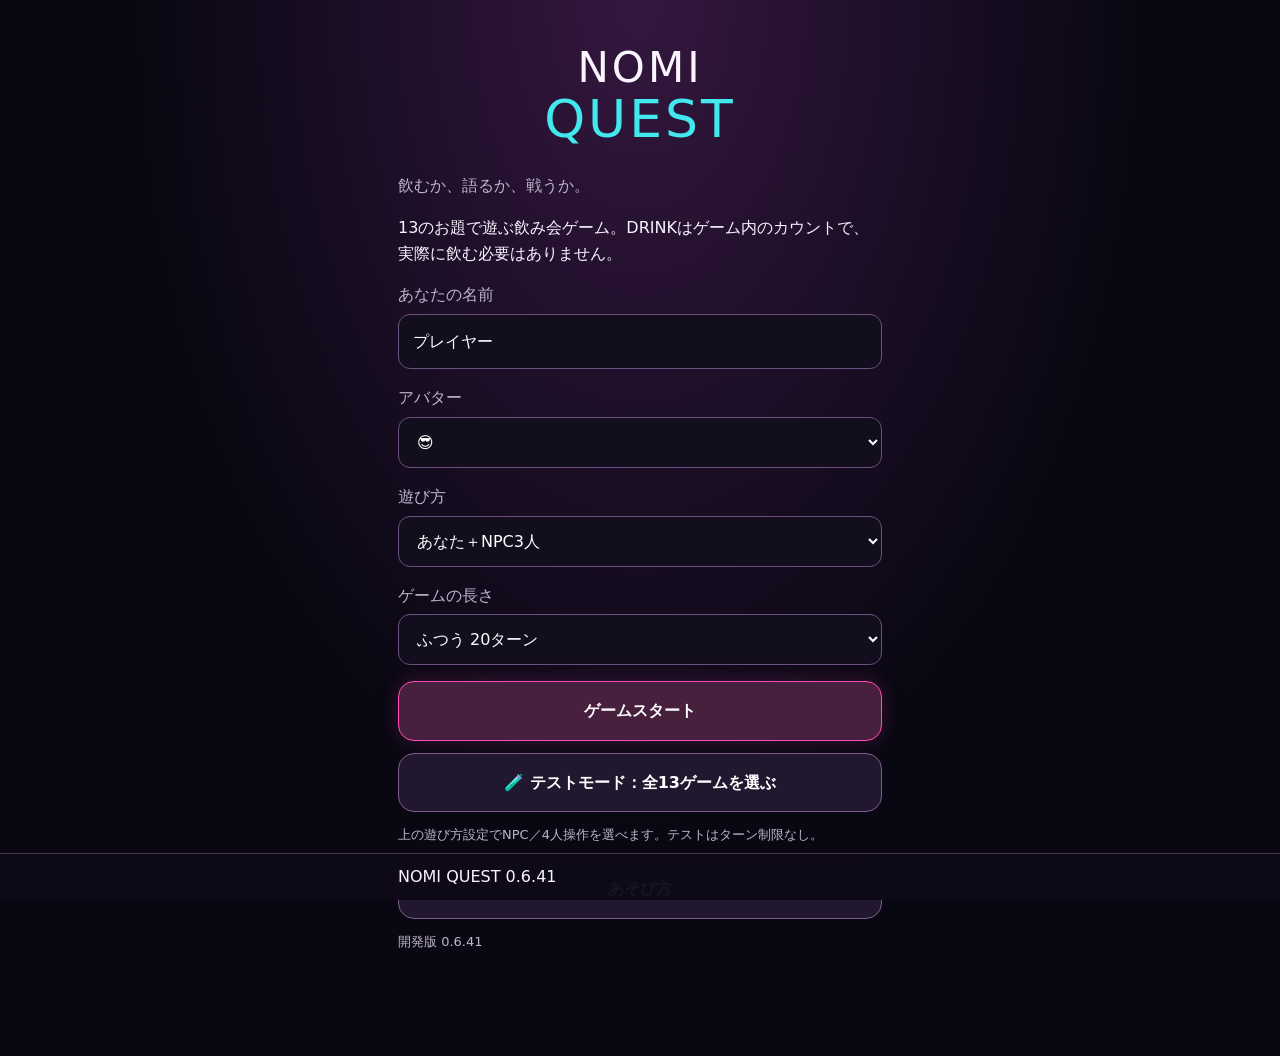
==== index.html @ b1c08d4c "Publish v0.6.41 HIGH/LOW roulette" ====
<!doctype html><html lang="ja"><head><meta charset="utf-8"><meta name="viewport" content="width=device-width, initial-scale=1, viewport-fit=cover"><title>NOMI QUEST 0.6.41</title><style>
:root{color-scheme:dark;--pink:#ff4bb7;--cyan:#42e8ed;--muted:#beb4cd}*{box-sizing:border-box}body{margin:0;background:radial-gradient(ellipse at top,#34173f,#090712 55%);color:#faf4ff;font:16px/1.6 system-ui,sans-serif}main{max-width:520px;margin:auto;padding:20px 18px 90px}[hidden]{display:none!important}h1,h2{line-height:1.3;overflow-wrap:anywhere}h2{font-size:25px}p{overflow-wrap:anywhere}.logo{text-align:center;margin:25px 0;font-size:42px;letter-spacing:3px;line-height:1.1}.logo span{display:block;color:var(--cyan);font-size:52px}.eyebrow{color:var(--pink);font-size:12px;font-weight:800;letter-spacing:2px}.muted{color:var(--muted)}.btn{display:block;width:100%;padding:16px 12px;margin:12px 0;border:1px solid #805b92;border-radius:16px;background:#21172e;color:white;font:inherit;font-weight:750;touch-action:manipulation;cursor:pointer;overflow-wrap:anywhere}.btn:disabled{opacity:.4;cursor:wait}.primary{border-color:var(--pink);background:#47203e;box-shadow:0 0 20px #ff4bb733}.heart{font-size:42px;background:#831743;min-height:160px}.card{padding:22px;background:#1b1228;border:1px solid var(--pink);border-radius:22px;margin:20px 0}.draw{font-size:60px;min-height:230px;color:var(--cyan);border:2px solid var(--pink);background:linear-gradient(135deg,#361845,#0f1020)}label{display:block;margin:16px 0;color:var(--muted)}input,select,textarea{display:block;width:100%;padding:14px;font:inherit;color:white;background:#130e1d;border:1px solid #6c507d;border-radius:12px;margin-top:6px}textarea{min-height:110px;resize:vertical}.error{color:#ffb2c3;min-height:1em}.note{padding:10px;border-left:3px solid var(--cyan);background:#21192e}.stats{display:grid;grid-template-columns:1fr 1fr;gap:8px}.playerstat{border:1px solid #51425d;border-radius:12px;padding:10px;font-size:12px;min-width:0;overflow-wrap:anywhere}.playerstat b,.playerstat span{display:block}.toolbar{position:fixed;bottom:0;left:0;right:0;padding:10px 16px calc(10px + env(safe-area-inset-bottom));background:#0e0a17f5;border-top:1px solid #493651;z-index:10}.toolbar>div{max-width:484px;margin:auto;display:flex;align-items:center;justify-content:space-between;gap:12px}.toolbar button{background:#251a30;color:white;border:1px solid #66516f;border-radius:9px;padding:8px 14px;font:inherit}.vibeStage{display:grid;grid-template-columns:1fr 1fr;gap:12px}.vibeAvatar{font-size:22px;padding:18px 8px;background:#20172c;border-radius:12px;overflow-wrap:anywhere}.shiver{animation:shake .08s linear infinite}@keyframes shake{0%{transform:translateX(-5px)}100%{transform:translateX(5px)}}#help{line-height:1.85}#help h2{font-size:22px}#help ul,#help ol{padding-left:24px}.small{font-size:13px}
.countdown{text-align:center;font-size:72px;font-weight:900;color:var(--cyan);text-shadow:0 0 22px #42e8ed88;animation:countpop .65s ease infinite}@keyframes countpop{from{transform:scale(1.2);opacity:.45}to{transform:scale(1);opacity:1}}

.draw{position:relative;display:flex;flex-direction:column;align-items:center;justify-content:space-between;width:210px;max-width:80%;min-height:300px;margin:32px auto;padding:24px 18px;font-size:16px;border-radius:18px;box-shadow:7px 7px 0 #191128,9px 9px 0 #805b92,14px 14px 0 #191128,16px 16px 0 #805b92,0 0 30px #ff4bb72a;background:repeating-linear-gradient(45deg,transparent 0 13px,#ffffff05 13px 14px),linear-gradient(135deg,#44204f,#101123)}.draw:before{content:"";position:absolute;inset:10px;border:1px solid #ff4bb766;border-radius:11px;pointer-events:none}.deck-brand{font-size:12px;letter-spacing:3px;color:#faf4ff}.deck-symbol{display:grid;place-items:center;width:100px;height:100px;border:2px solid var(--cyan);border-radius:50%;font-size:70px;text-shadow:0 0 20px #42e8ed66}.deck-label{font-size:13px;color:#faf4ff}.draw:disabled{opacity:.85}.draw-animation{animation:cardpull 1.8s ease-in-out both}@keyframes cardpull{0%,15%{transform:translateY(25px) rotate(-8deg);opacity:.6}40%{transform:translateY(-24px) rotate(8deg);opacity:1}65%,80%{transform:translateY(-8px) rotate(0)}100%{transform:perspective(700px) rotateY(85deg);opacity:.7}}#card .card{animation:reveal .45s ease-out}@keyframes reveal{from{transform:scale(.95);opacity:.3}to{transform:scale(1);opacity:1}}@media(prefers-reduced-motion:reduce){.draw-animation,#card .card,.countdown{animation:none}}
.shape-grid{display:grid;grid-template-columns:repeat(2,minmax(0,1fr));gap:12px;margin:20px 0}.shape-grid .shape{margin:0;padding:12px;min-height:115px;font-size:66px;line-height:1;background:#1b1428;border:1px solid #776181;border-radius:18px}.shape.pink{color:#ff65bd}.shape.blue{color:#53adff}.shape-grid:has(>button:only-child){grid-template-columns:1fr}.shape:active{transform:scale(.96)}
.roulette-wrap{position:relative;width:min(280px,90%);aspect-ratio:1;margin:28px auto}.roulette-pointer{position:absolute;z-index:2;left:50%;top:-22px;transform:translateX(-50%);font-size:36px;color:#fff;text-shadow:0 2px 8px #000}.roulette-wheel{position:relative;width:100%;height:100%;border:7px solid #e8dcec;border-radius:50%;background:conic-gradient(#42e8ed 0deg 180deg,#ff4b91 180deg 360deg);box-shadow:0 0 30px #ff4bb74d}.roulette-wheel:after{content:"✦";position:absolute;left:50%;top:50%;transform:translate(-50%,-50%);display:grid;place-items:center;background:#1b1228;border:3px solid white;border-radius:50%;width:58px;height:58px;color:white;font-size:38px}.roulette-heaven,.roulette-hell{position:absolute;top:50%;transform:translate(-50%,-50%);font-size:16px;font-weight:900;color:#171022}.roulette-heaven{left:75%}.roulette-hell{left:25%}.roulette-wheel.spinning{animation:rouletteSpin 3s cubic-bezier(.12,.72,.16,1) forwards}@keyframes rouletteSpin{from{transform:rotate(0deg)}to{transform:rotate(var(--roulette-stop))}}.roulette-status{text-align:center;font-size:24px;font-weight:900;color:var(--cyan)}@media(prefers-reduced-motion:reduce){.roulette-wheel.spinning{animation:none;transform:rotate(var(--roulette-stop))}}
</style></head><body><main>
<section id="home" class="screen"><div class="logo">NOMI<span>QUEST</span></div><p class="muted">飲むか、語るか、戦うか。</p><p>13のお題で遊ぶ飲み会ゲーム。DRINKはゲーム内のカウントで、実際に飲む必要はありません。</p><label>あなたの名前<input id="playerName" value="プレイヤー" maxlength="24" autocomplete="off"></label><label>アバター<select id="avatarSelect"><option>😎</option><option>🤠</option><option>👩‍🎤</option><option>🤓</option><option>🧙</option><option>🥸</option></select></label><label>遊び方<select id="modeSelect"><option id="npcOption" value="npc">あなた＋NPC3人</option><option value="local">4人で1台を順番に操作</option></select></label><label>ゲームの長さ<select id="turnSelect"><option value="10">サクッと 10ターン</option><option value="20" selected>ふつう 20ターン</option><option value="30">じっくり 30ターン</option><option value="999">エンドレス</option></select></label><button id="startButton" class="btn primary">ゲームスタート</button><button id="testStartButton" class="btn">🧪 テストモード：全13ゲームを選ぶ</button><p class="muted small">上の遊び方設定でNPC／4人操作を選べます。テストはターン制限なし。</p><button id="homeHelp" class="btn">あそび方</button><p id="version" class="muted small"></p></section>
<section id="welcome" class="screen" hidden><h2>初期お助けカード</h2><p id="welcomeItem" class="card"></p><p class="muted">全員に1枚ずつ。DRINKの対象になったとき、回避・軽減を選べます。</p><button id="welcomeNext" class="btn primary">TURN 1へ</button></section>
<section id="turn" class="screen" hidden><p class="eyebrow">NEXT PLAYER</p><h2 id="turnTitle"></h2><h2 id="actorName"></h2><div id="npcCountdown" class="countdown" aria-live="polite" hidden></div><button id="drawButton" class="btn draw"><span class="deck-brand">NOMI QUEST</span><span class="deck-symbol">✦</span><span class="deck-label">タップしてカードを引く</span></button><div id="testMenu" hidden><h2>🧪 全ゲームをテスト</h2><p id="testProgress" class="note" aria-live="polite"></p><label>今回の当番<select id="testActorSelect"></select></label><p class="muted">選んだゲームを実際のルールで遊びます。DRINK・アイテムはテスト内で持ち越し。✓は最後まで遊んだゲームです。</p><div id="testCardButtons"></div></div></section>
<section id="drawing" class="screen" hidden><h2 id="drawNotice">カード抽選中…</h2><div class="draw draw-animation" aria-hidden="true"><span class="deck-brand">NOMI QUEST</span><span class="deck-symbol">✦</span><span class="deck-label">カードを引いています…</span></div></section>
<section id="card" class="screen" hidden><p id="cardType" class="eyebrow"></p><div class="card"><h2 id="cardTitle"></h2><p id="cardText"></p></div><button id="cardStart" class="btn primary">このお題であそぶ</button></section>
<section id="play" class="screen" hidden><div id="playBox"></div></section>
<section id="result" class="screen" hidden><p class="eyebrow">RESULT</p><h2 id="resultTitle"></h2><div id="resultLines" class="card"></div><button id="resultNext" class="btn primary">次へ →</button></section>
<section id="end" class="screen" hidden><h2 id="endTitle"></h2><div id="endStats" class="card"></div><p id="endNote" class="muted"></p><button id="restartButton" class="btn primary">もう一度あそぶ</button><button id="endHome" class="btn">ホームへ</button><button id="endHelp" class="btn">あそび方</button></section>
<section id="help" class="screen" hidden><button id="helpBack" class="btn">← 戻る</button><h1>NOMI QUEST あそび方</h1><p>開発版 0.6.41。あなた＋NPC3人、または4人で1台を順番に操作します。NPCは端末内で動くキャラクターで、通信や外部AIを使いません。</p><h2>進め方</h2><ol><li>ホームで名前・長さを選び、ゲームスタート。</li><li>初期カードを確認してTURN 1へ。今回のプレイヤーがカードを引きます。</li><li>このお題であそぶを押し、画面に沿って入力・タップ・予想します。</li><li>結果とアイテム効果を確認し、次へ。最後のターンで終了画面です。</li></ol><h2>テストモード</h2><p>ホームの「テストモード：全13ゲームを選ぶ」で開始。遊び方のNPC／4人操作設定が適用されます。初期お助けを確認して一覧へ進み、当番とゲームを選んで遊びます。王様も抽選を待たず選べます。終了まで遊んだゲームに✓が付き、結果から一覧へ戻って何度でも試せます。ターン制限なし、DRINK・アイテムはテスト内で持ち越し。終了→もう一度でリセット。テストの✓は動作・安定版の認定ではありません。</p><h2>変態を探せのお題</h2><p>13件をシャッフルし、同じセットで繰り返しません。全件出題後は通常の抽選対象から外れます。テストで選んだ場合は出題済みの案内のみ。新しいセット・もう一度あそぶでリセットします。途中中断したお題も出題済みです。</p><h2>カードのルール</h2><ul><li><b>変態を探せ</b>：お題をランダムに選び、4人が匿名投票。得票1位がDRINK 1。同率1位も対象。同じセット内ではお題を繰り返さない。</li><li><b>元恋人ファイル</b>：心に残った恋愛の場面を入力、または空欄で「話した！」を押して口頭で話す。聞いた後に判定し、誰か1人がOKでCLEAR。パス／OKなしはDRINK 1。</li><li><b>10秒ジャスト</b>：時計を見ずに10秒を狙ってSTOP。10秒から最も遠かった人がDRINK 1。同率は全員。</li><li><b>あなたのキスはどんな顔！？</b>：今回のプレイヤーがキス顔に挑戦。自己申告で完了。DRINK 1またはミッション回避アイテムでパス。</li><li><b>GO TO HEAVEN OR HELL</b>：相手を1人誘う。断られたら誘った人がDRINK 1、相手は罰なし。承諾ならルーレット：HEAVENは2人がお助け、HELLは2人がDRINK 2。NPCも承諾・拒否する。</li><li><b>充電マウント合戦！</b>：全員が充電残量（％）を入力したら、ルーレットでHIGH／LOWを決定。HIGHならいちばん多い人、LOWならいちばん少ない人がDRINK 1。同じ残量で並んだら全員対象。</li><li><b>誰だ、今ブルったの！？</b>：秘密のターゲットを当てる。NPCはアバターの震え、あなたなら端末振動。外した人はDRINK 1。誰かに当てられるとターゲットもDRINK 1、逃げ切ればお助け。</li><li><b>ドキドキしてんじゃねーよ！</b>：色ではなく形がハートのものをタップ。丸・三角・四角などのダミーと位置・色が毎回変化し、青いハートも正解。最速がお助け、最遅・失敗者がDRINK 1。早押し・違う形・3秒無反応は失敗。全員失敗ならお助けなし。</li><li><b>この中に一人だけ違う奴がいます</b>：一人だけ違うお題。全員がヒントを出し、自分も含めて違う人を1人選ぶ。各自の回答で判定し、正解はDRINKなし、不正解はDRINK 1。違う本人も自分を選べば正解。</li><li><b>多数派だと思った？</b>：秘密の二択に回答。多数派がDRINK 1。2対2なら全員DRINK 1。</li><li><b>お前ならそうすると思ったよ</b>：今回のプレイヤーがA/Bを秘密に選び、残り3人が予想。外した人がDRINK 1。</li><li><b>そのボタン、押して大丈夫？</b>：今回のプレイヤーが謎ボタンを1つ選ぶ。中身は回避・自分DRINK 1・全員DRINK 1。配置は毎回シャッフル。</li><li><b>👑 王様！</b>：王様が1〜2人とお題を指定。各自が完了、DRINK 2で拒否、ミッション回避アイテムでパスを選ぶ。</li></ul><h2>アイテム</h2><p>バリア：今回のDRINKを完全回避。天使の分け前：2杯以上を1杯へ。可愛いだけじゃダメですか？：ミッション・王様の指示をパス。それぞれ1回で消費。最大3枚、満杯なら新しいカードは獲得できません。NPCもアイテムを使います。</p><h2>計測と秘密のお題</h2><p>10秒ジャストはSTARTからSTOPまでを計測（30秒で打ち切り）。ハートは色ではなく形で見分けます。丸・三角・四角などのダミーと位置・色が毎回変わり、青いハートも正解。出る前のタップ・違う形・3秒無反応は失敗。失敗は最速報酬の対象外で、全員失敗なら報酬なし。1ms単位の表示と同じ値で同着を判定します。計測中にアプリを背景へ移すとその計測をやり直します。秘密のお題は見る→隠す→ヒントを提出し、お題の言葉をそのまま書かないでください。</p><h2>顔・会話・端末</h2><p>キス顔や王様の指示は完了を自己申告します。撮影はしません。恋愛トークは文章を入力するか、空欄で「話した！」を押して口頭で話せます。口頭の案内で話を聞いてから「判定へ進む」を押し、聞き手がOKか回答します。NPCの判定は仮想で、音声認識・録音はありません。充電残量は自己申告、NPCの値は仮想です。振動カードはNPCのアバターが震え、人間の端末は対応機種でのみ振動します。複数スマホとの通信はありません。</p><h2>NPCの読み合い</h2><p>アキは行動派、レンは安心派、ユイは計画派。二択にはお題ごとの好みがあり、80%で好みを選びます。好みは固定ですが毎回同じ答えとは限りません。推理は公開された動き・ヒントと自分のお題だけを使い、正解の人物を直接参照しません。ヒントが曖昧なら推測になります。</p><h2>終了・保存</h2><p>DRINKは仮想カウント。実際の飲酒は不要です。勝者の採点はせず、終了画面に全員のカウントを表示します。もう一度あそぶは同じ設定で進行をリセット。下の終了で途中終了もできます。中断したターンのDRINK・アイテム変更は取り消し、完了したターンだけを数えます。エンドレスも終了ボタンで終われます。セーブはなく、再読み込みで初期状態へ戻ります。Android実機確認・安定版認定はまだです。</p></section>
<div id="playersHud" class="stats"></div></main><footer class="toolbar"><div><span id="hud"></span><button id="quitButton" type="button">終了</button></div></footer><script>'use strict';
const VERSION='0.6.41';
const NPC_ENABLED=true;
const $=id=>document.getElementById(id);
const rand=()=>Math.random();
const pick=a=>a[Math.floor(rand()*a.length)];
const shuffle=a=>{a=a.slice();for(let i=a.length-1;i>0;i--){const j=Math.floor(rand()*(i+1));[a[i],a[j]]=[a[j],a[i]]}return a};
const items={barrier:{icon:'🛡️',name:'バリア',desc:'今回のDRINKを完全回避。1回で消費。'},cute:{icon:'🥺',name:'可愛いだけじゃダメですか？',desc:'ミッション・王様の指示を1回パス。'},angel:{icon:'👼',name:'天使の分け前',desc:'今回のDRINKが2杯以上なら1杯に。1回で消費。'}};
const catalog=[{"key":"vote","title":"変態を探せ","type":"VOTE","level":"NORMAL","rule":"お題をランダムに選び、4人が匿名投票。得票1位がDRINK 1。同率1位も対象。同じセット内ではお題を繰り返さない。"},{"key":"talk","title":"元恋人ファイル","type":"TALK","level":"NORMAL","rule":"心に残った恋愛の場面を入力、または空欄で「話した！」を押して口頭で話す。聞いた後に判定し、誰か1人がOKでCLEAR。パス／OKなしはDRINK 1。"},{"key":"ten","title":"10秒ジャスト","type":"GAME","level":"NORMAL","rule":"時計を見ずに10秒を狙ってSTOP。10秒から最も遠かった人がDRINK 1。同率は全員。"},{"key":"mission","title":"あなたのキスはどんな顔！？","type":"MISSION","level":"NORMAL","rule":"今回のプレイヤーがキス顔に挑戦。自己申告で完了。DRINK 1またはミッション回避アイテムでパス。"},{"key":"danger","title":"GO TO HEAVEN OR HELL","type":"DANGER","level":"DANGER","rule":"相手を1人誘う。断られたら誘った人がDRINK 1、相手は罰なし。承諾ならルーレット：HEAVENは2人がお助け、HELLは2人がDRINK 2。NPCも承諾・拒否する。"},{"key":"battery","title":"充電マウント合戦！","type":"SMART","level":"NORMAL","rule":"全員が充電残量（％）を入力したら、ルーレットでHIGH／LOWを決定。HIGHならいちばん多い人、LOWならいちばん少ない人がDRINK 1。同じ残量で並んだら全員対象。"},{"key":"vibration","title":"誰だ、今ブルったの！？","type":"SMART","level":"DANGER","rule":"秘密のターゲットを当てる。NPCはアバターの震え、あなたなら端末振動。外した人はDRINK 1。誰かに当てられるとターゲットもDRINK 1、逃げ切ればお助け。"},{"key":"reaction","title":"ドキドキしてんじゃねーよ！","type":"SMART","level":"NORMAL","rule":"色ではなく形がハートのものをタップ。丸・三角・四角などのダミーと位置・色が毎回変化し、青いハートも正解。最速がお助け、最遅・失敗者がDRINK 1。早押し・違う形・3秒無反応は失敗。全員失敗ならお助けなし。"},{"key":"secret","title":"この中に一人だけ違う奴がいます","type":"SECRET","level":"DANGER","rule":"一人だけ違うお題。全員がヒントを出し、自分も含めて違う人を1人選ぶ。各自の回答で判定し、正解はDRINKなし、不正解はDRINK 1。違う本人も自分を選べば正解。"},{"key":"majority","title":"多数派だと思った？","type":"VOTE","level":"NORMAL","rule":"秘密の二択に回答。多数派がDRINK 1。2対2なら全員DRINK 1。"},{"key":"mind","title":"お前ならそうすると思ったよ","type":"MIND","level":"NORMAL","rule":"今回のプレイヤーがA/Bを秘密に選び、残り3人が予想。外した人がDRINK 1。"},{"key":"buttons","title":"そのボタン、押して大丈夫？","type":"LUCK","level":"DANGER","rule":"今回のプレイヤーが謎ボタンを1つ選ぶ。中身は回避・自分DRINK 1・全員DRINK 1。配置は毎回シャッフル。"},{"key":"king","title":"👑 王様！","type":"SPECIAL","level":"SPECIAL","rule":"王様が1〜2人とお題を指定。各自が完了、DRINK 2で拒否、ミッション回避アイテムでパスを選ぶ。"}];
const handlers={};
let timers=new Set(),epoch=0,panelVersion=0;
let S={phase:'home',players:[],turn:0,max:20,actor:0,card:null,ctx:{},history:[],mode:'npc',pending:[],summary:[],committed:false,helpFrom:'home',roundSnapshot:null,mindDeck:[],voteDeck:null,runId:0,testMode:false,testSeen:[]};
function later(fn,ms){const run=epoch;const id=setTimeout(()=>{timers.delete(id);if(run===epoch)fn()},ms);timers.add(id);return id}
function cancelTimers(){epoch++;timers.forEach(clearTimeout);timers.clear()}
function element(tag,text,cls){const e=document.createElement(tag);if(text!==undefined)e.textContent=String(text);if(cls)e.className=cls;return e}
function display(phase){S.phase=phase;document.querySelectorAll('.screen').forEach(e=>e.hidden=e.id!==phase);window.scrollTo(0,0);renderHud()}
function panel(title,text=''){panelVersion++;const box=$('playBox');box.replaceChildren(element('h2',title),element('p',text,'muted'));return box}
function button(box,text,fn,cls='btn'){const b=element('button',text,cls);b.type='button';const createdEpoch=epoch,createdPanel=panelVersion;b.onclick=event=>{if(b.disabled||createdEpoch!==epoch||createdPanel!==panelVersion||S.phase!=='play')return;fn(event)};box.appendChild(b);return b}
function note(box,text){box.appendChild(element('p',text,'note'))}
function input(box,label,{type='text',value='',min,max,maxLength=240,placeholder=''}={}){const lab=element('label',label);const e=element(type==='textarea'?'textarea':'input');if(type!=='textarea')e.type=type;e.value=String(value);e.placeholder=placeholder;e.maxLength=maxLength;if(min!==undefined)e.min=min;if(max!==undefined)e.max=max;lab.appendChild(e);box.appendChild(lab);return e}
function feedback(box){const p=element('p','','error');p.setAttribute('role','alert');box.appendChild(p);return p}
function numField(box,label,min,max,submit){const e=input(box,label,{type:'number',min,max});const error=feedback(box);button(box,'決定',()=>{const n=Number(e.value);if(!e.value.trim()||!Number.isFinite(n)||n<min||n>max){error.textContent=min+'〜'+max+'の数字を入力してください';return}submit(n)});return e}
function choices(box,opts,done){opts.forEach(o=>button(box,o.label,()=>done(o.value)))}
function name(id){return S.players[id].name}
function tag(id){return name(id)+(id===0?'（あなた）':S.players[id].npc?'（NPC）':'')}
function ids(){return S.players.map(p=>p.id)}
function other(id){return ids().filter(n=>n!==id)}
function newPlayers(){const n=$('playerName').value.trim().slice(0,24)||'プレイヤー';$('playerName').value=n;return [{id:0,name:n,avatar:$('avatarSelect').value,npc:false,drinks:0,items:[]},...['アキ','レン','ユイ'].map((n,i)=>({id:i+1,name:n,avatar:['😎','🤠','👩‍🎤'][i],npc:S.mode==='npc',drinks:0,items:[]}))]}
function renderHud(){if(!$('hud'))return;$('quitButton').hidden=!S.players.length||['home','help','end'].includes(S.phase);$('hud').textContent=S.testMode?'🧪 TEST '+S.testSeen.length+'/'+catalog.length+' ｜ '+S.turn+'回目':S.turn?'TURN '+S.turn+' / '+(S.max===999?'∞':S.max):'NOMI QUEST '+VERSION;const box=$('playersHud');box.replaceChildren();S.players.forEach(p=>{const e=element('div',undefined,'playerstat');e.appendChild(element('b',p.avatar+' '+tag(p.id)));e.appendChild(element('span','DRINK '+p.drinks+' ｜ ITEM '+p.items.length+'/3'));if(p.npc)e.appendChild(element('small',npcPersonality[p.id].label));box.appendChild(e)})}
function startSession(testMode=false){S.testMode=testMode===true;S.testSeen=[];S.runId++;cancelTimers();S.max=S.testMode?999:Number($('turnSelect').value);S.mode=NPC_ENABLED?$('modeSelect').value:'local';S.players=newPlayers();S.turn=0;S.actor=0;S.card=null;S.ctx={};S.history=[];S.mindDeck=[];S.voteDeck=null;S.pending=[];S.summary=[];S.committed=false;S.players.forEach(p=>p.items.push(pick(Object.keys(items))));S.roundSnapshot=S.players.map(p=>({...p,items:p.items.slice()}));$('welcomeItem').textContent=S.players[0].items.map(k=>items[k].icon+' '+items[k].name+'：'+items[k].desc).join('');$('welcomeNext').textContent=S.testMode?'テスト開始':'TURN 1へ';$('resultNext').textContent=S.testMode?'ゲーム一覧へ':'次へ →';display('welcome')}
function nextTurn(){if(!['welcome','result'].includes(S.phase))return;S.runId++;cancelTimers();if(S.max!==999&&S.turn>=S.max){finishSession();return}S.turn++;S.roundSnapshot=S.players.map(p=>({...p,items:p.items.slice()}));S.actor=S.testMode?0:pick(ids());S.card=null;S.ctx={};S.committed=false;$('actorName').textContent=S.players[S.actor].avatar+' '+tag(S.actor);$('turnTitle').textContent='TURN '+S.turn;display('turn');$('testMenu').hidden=!S.testMode;$('drawButton').hidden=S.testMode;$('actorName').hidden=S.testMode;if(S.testMode){$('npcCountdown').hidden=true;renderTestMenu();return}const npc=S.players[S.actor].npc;$('drawButton').disabled=npc;$('npcCountdown').hidden=!npc;if(npc){let count=3;const countdown=()=>{if(S.phase!=='turn')return;if(count===0){$('npcCountdown').hidden=true;drawCard();return}$('npcCountdown').textContent=String(count--);later(countdown,1000)};countdown()}}
function renderTestMenu(){
 $('turnTitle').textContent='テスト '+S.turn+'回目';$('testProgress').textContent='最後まで確認：'+S.testSeen.length+' / '+catalog.length+'種類'+(S.testSeen.length===catalog.length?' — 全ゲーム確認済み！':'');
 const select=$('testActorSelect');select.replaceChildren();S.players.forEach(p=>{const option=element('option',p.avatar+' '+tag(p.id));option.value=String(p.id);select.appendChild(option)});select.value=String(S.actor);
 const box=$('testCardButtons');box.replaceChildren();const run=S.runId;catalog.filter(c=>handlers[c.key]).forEach(c=>{const b=element('button',(S.testSeen.includes(c.key)?'✓ ':'')+c.title,'btn');b.type='button';b.onclick=()=>{if(run!==S.runId||S.phase!=='turn'||!S.testMode)return;const actor=Number(select.value);if(!ids().includes(actor))return;S.actor=actor;drawCard(c.key)};box.appendChild(b)});
}
function drawCard(forced){if(S.phase!=='turn')return;cancelTimers();$('npcCountdown').hidden=true;const available=catalog.filter(c=>handlers[c.key]&&(forced||c.key!=='vote'||S.voteDeck===null||S.voteDeck.length));const special=available.find(c=>c.key==='king');S.card=forced?available.find(c=>c.key===forced):(special&&rand()<0.01?special:pick(available.filter(c=>c.key!=='king')));if(!S.card)throw new Error('Unavailable card');if(S.card.key==='vote')S.card={...S.card,prompt:nextVotePrompt()};$('cardType').textContent=S.card.type;$('cardTitle').textContent=S.card.title;$('cardText').textContent=S.card.key==='vote'?(S.card.prompt?S.card.prompt+'\n'+S.card.rule:'このセットのお題はすべて出題済みです。新しいセットで再開できます。'):S.card.rule;$('drawNotice').textContent='山札から1枚引きます…';display('drawing');later(()=>display('card'),S.card.level==='SPECIAL'?2200:S.card.level==='DANGER'?2000:1800)}
function beginCard(){if(S.phase!=='card')return;cancelTimers();S.ctx={};S.summary=[];S.pending=[];S.committed=false;display('play');handlers[S.card.key]()}
function collect(kind,players,render,npc,onDone){const run=S.runId;let index=0;const answers={};function step(){if(index===players.length){onDone(answers);return}const id=players[index];let taken=false;function done(value){if(taken||S.phase!=='play'||run!==S.runId)return;taken=true;answers[id]=value;index++;step()}if(S.players[id].npc){done(npc(id,answers));return}render(id,done,answers)}step()}
function award(id){const p=S.players[id];if(p.items.length>=3){S.summary.push(tag(id)+'：アイテム満杯のため獲得なし');return}const k=pick(Object.keys(items));p.items.push(k);S.summary.push(tag(id)+'：'+items[k].icon+' '+items[k].name+'を獲得')}
function settle(lines,drinks=[],gains=[]){if(S.committed)return;S.committed=true;S.summary=lines.slice();S.pending=drinks.map(d=>({id:d.id,amount:d.amount}));gains.forEach(award);processDrink()}
function processDrink(){if(!S.pending.length){showResult();return}const effect=S.pending.shift(),p=S.players[effect.id];let applied=false;const usable=p.items.filter(k=>k==='barrier'||(k==='angel'&&effect.amount>=2));function apply(k){if(applied||S.phase!=='play')return;applied=true;let amount=effect.amount;if(k){const at=p.items.indexOf(k);if(at>=0){p.items.splice(at,1);amount=k==='barrier'?0:1;S.summary.push(tag(p.id)+'：'+items[k].name+'を使用')}}p.drinks+=amount;S.summary.push(tag(p.id)+'：DRINK +'+amount+'（合計 '+p.drinks+'）');renderHud();processDrink()}if(!usable.length){apply(null);return}if(p.npc){apply(usable.includes('angel')&&effect.amount>=2?'angel':'barrier');return}const box=panel(tag(p.id)+'：DRINK '+effect.amount,'アイテムで回避・軽減できます。使わずに進むこともできます。');[...new Set(usable)].forEach(k=>button(box,items[k].icon+' '+items[k].name+'を使う',()=>apply(k)));button(box,'使わずに受ける',()=>apply(null))}
function showResult(){cancelTimers();$('resultTitle').textContent=S.card.title;const box=$('resultLines');box.replaceChildren();S.summary.forEach(line=>box.appendChild(element('p',line)));S.history.push({turn:S.turn,card:S.card.key,lines:S.summary.slice()});if(S.testMode&&!S.testSeen.includes(S.card.key))S.testSeen.push(S.card.key);display('result')}
function finishSession(){S.runId++;cancelTimers();$('endTitle').textContent=S.history.length+'ターン完了！';const box=$('endStats');box.replaceChildren();S.players.forEach(p=>box.appendChild(element('p',p.avatar+' '+tag(p.id)+'：DRINK '+p.drinks+' ／ アイテム '+p.items.length+'枚')));$('endNote').textContent='DRINKはゲーム内のカウントです。得点による勝敗はありません。';display('end')}
function home(){S.runId++;cancelTimers();S.testMode=false;S.testSeen=[];S.turn=0;S.players=[];S.card=null;S.ctx={};S.pending=[];S.committed=false;display('home')}
function quit(){if(!S.players.length||['home','help','end'].includes(S.phase))return;const unfinished=S.phase!=='result';if(!confirm(unfinished?'このターンを中断して終了しますか？ 未完了ターンの結果は反映しません。':'ここまでのターンで終了しますか？'))return;if(unfinished&&S.roundSnapshot)S.players=S.roundSnapshot.map(p=>({...p,items:p.items.slice()}));S.pending=[];finishSession()}
function openHelp(){S.helpFrom=S.phase;display('help')}
function closeHelp(){display(S.helpFrom)}
function actorInput(title,render,npc,done){collect(title,[S.actor],(id,next)=>render(id,next),npc,a=>done(a[S.actor]))}
function useCute(id,done){const p=S.players[id];const at=p.items.indexOf('cute');if(at>=0){p.items.splice(at,1);renderHud();done('cute')}}
function missionChoices(id,box,done){button(box,'やった！',()=>done('done'));button(box,'DRINKでパス',()=>done('pass'));if(S.players[id].items.includes('cute'))button(box,'🥺 アイテムでパス',()=>useCute(id,done))}
function npcMission(id){if(rand()<0.82)return 'done';if(S.players[id].items.includes('cute')){S.players[id].items.splice(S.players[id].items.indexOf('cute'),1);return 'cute'}return 'pass'}
function numberRows(values,suffix=''){return ids().filter(id=>values[id]!==undefined).map(id=>tag(id)+'：'+values[id]+suffix)}
function extremes(values,high=true){const nums=Object.values(values);const best=(high?Math.max:Math.min)(...nums);return ids().filter(id=>values[id]===best)}
function drinkEffects(players,amount=1){return players.map(id=>({id,amount}))}
function timedInput(id,done,kind){
 const reaction=kind==='reaction';let started=null,ready=false,ended=false;
 const box=panel(tag(id)+'：'+(reaction?'ハートの形を探してタップ':'10秒ジャスト'),reaction?'色ではなく形！ ○・△・□に惑わされず、ハートを押してください。青いハートも正解。出る前のタップ・違う形・3秒無反応は失敗。':'開始を押して、時計を見ずに10秒だと思ったらSTOP。');
 function finish(ms,valid=true,reason=''){if(ended)return;ended=true;cancelTimers();done(reaction?{ms:Math.round(ms),valid,reason}:Math.round(ms))}
 function chooseShape(shape){if(ended||!ready)return;const elapsed=Math.max(0,performance.now()-started);if(elapsed>=3000){finish(3000,false,'時間切れ');return}if(!shape.heart){finish(3000,false,'違う形をタップ');return}finish(elapsed)}
 const action=button(box,reaction?'開始':'START',()=>{
  if(ended)return;
  if(started===null){started=performance.now();if(reaction){action.textContent='待って…';later(()=>{
   if(ended)return;ready=true;started=performance.now();action.hidden=true;
   const count=pick([1,4,4,4,6]);const heartColor=pick(['pink','blue']);const shapes=[{symbol:'♥',heart:true,color:heartColor}];
   for(let i=1;i<count;i++)shapes.push({symbol:['●','▲','■','◆','★'][i-1],heart:false,color:pick(['pink','pink','blue'])});
   for(let i=shapes.length-1;i>0;i--){const j=Math.floor(rand()*(i+1));[shapes[i],shapes[j]]=[shapes[j],shapes[i]]}
   const grid=element('div',undefined,'shape-grid');shapes.forEach(shape=>{const b=button(grid,shape.symbol,()=>chooseShape(shape));b.className='btn shape '+shape.color+(shape.heart?' heart-target':'');b.setAttribute('aria-label',shape.heart?'ハート':({ '●':'丸','▲':'三角','■':'四角','◆':'ひし形','★':'星' }[shape.symbol]));});box.appendChild(grid);
   later(()=>finish(3000,false,'時間切れ'),3000)
  },800+Math.floor(rand()*1400))}else{action.textContent='STOP';later(()=>finish(30000),30000)}return}
  if(reaction&&!ready){finish(3000,false,'早押し');return}
  if(!reaction)finish(Math.min(30000,Math.max(0,performance.now()-started)));
 });
 S.ctx.interrupt=()=>{if(ended)return;ended=true;cancelTimers();const b=panel('計測を中断しました','別の画面へ移動したため、今回の計測をやり直します。');button(b,'もう一度計測する',()=>timedInput(id,done,kind))}
}
document.addEventListener('visibilitychange',()=>{if(document.hidden&&S.phase==='play'&&S.ctx.interrupt){const fn=S.ctx.interrupt;S.ctx.interrupt=null;fn()}});
function bindScreen(id,phases,fn){$(id).onclick=()=>{if(phases.includes(S.phase))fn()}}
function initialUI(){
 $('version').textContent='開発版 '+VERSION;$('modeSelect').value=NPC_ENABLED?'npc':'local';$('npcOption').disabled=!NPC_ENABLED;
 bindScreen('startButton',['home'],()=>startSession(false));bindScreen('testStartButton',['home'],()=>startSession(true));bindScreen('welcomeNext',['welcome'],nextTurn);bindScreen('drawButton',['turn'],()=>{if(!S.players[S.actor].npc)drawCard()});
 bindScreen('cardStart',['card'],beginCard);bindScreen('resultNext',['result'],nextTurn);bindScreen('restartButton',['end'],()=>startSession(S.testMode));bindScreen('endHome',['end'],home);
 bindScreen('homeHelp',['home'],openHelp);bindScreen('endHelp',['end'],openHelp);bindScreen('helpBack',['help'],closeHelp);$('quitButton').onclick=quit;display('home');
}
// Local NPCs: no external AI, network or real device sensors.
const npcProfiles=[null,{precision:1.15,reaction:240,insight:0.6,bias:0.68},{precision:2.1,reaction:360,insight:0.38,bias:0.35},{precision:0.75,reaction:280,insight:0.72,bias:0.52}];
function npcTarget(id,options){return pick(options)}
function npcTime(id){return Math.round((10+(rand()*2-1)*npcProfiles[id].precision)*1000)}
function npcReaction(id){return Math.round(npcProfiles[id].reaction+rand()*500)}
function npcBattery(id){return Math.floor(rand()*101)}
const npcPersonality=[null,
 {label:'行動派：新しい体験・外遊び・大胆な選択が好き',mind:'BABABBBBAAABAAAAABABAAABBBAAAAABBAAAABBA',majority:'AABAAA'},
 {label:'安心派：家・慣れた場所・慎重な選択が好き',mind:'BBABBAAABBAABBBBBABABBBAAABBBBBAABBBBAAB',majority:'BBABBA'},
 {label:'計画派：比較・準備・創作が好き',mind:'AAAAAAABABAABABAAAABBBBAAABABABAABBBAAAB',majority:'BAABBA'}
];
function npcProbability(id,prompt){
 const key=JSON.stringify(prompt),m=mindPrompts.findIndex(p=>JSON.stringify(p)===key),b=binaryPrompts.findIndex(p=>JSON.stringify(p)===key);
 const preferred=m>=0?npcPersonality[id].mind[m]:b>=0?npcPersonality[id].majority[b]:null;
 return preferred==='A'?0.8:preferred==='B'?0.2:npcProfiles[id].bias;
}
function npcBinary(id,prompt){return rand()<npcProbability(id,prompt)?'A':'B'}
function npcPredict(id,actor,prompt){return rand()<(actor===0?0.5:npcProbability(actor,prompt))?'A':'B'}
// Arguments are public observations, never the adjudicator's secret answer.
function npcVibrationGuess(id,scene,options){const seen=scene.filter(o=>o.motion&&options.includes(o.id));return seen.length&&rand()<npcProfiles[id].insight?pick(seen).id:pick(options)}
const clueWords={海:['波','青','しょっぱ','塩','砂浜'],プール:['コース','屋内','端から端','塩素'],犬:['散歩','迎えて','しっぽ','吠'],猫:['高い場所','気まぐれ','箱','にゃ'],コーヒー:['朝の香り','苦み','豆','カフェイン'],紅茶:['葉っぱ','蒸ら','レモン','茶葉'],映画館:['スクリーン','席','ポップコーン'],カラオケ:['声','マイク','選曲','歌']};
function clueWord(text){const scores=Object.entries(clueWords).map(([word,tokens])=>({word,score:tokens.filter(t=>text.includes(t)).length}));const best=Math.max(...scores.map(o=>o.score));const matches=scores.filter(o=>o.score===best);return best>0&&matches.length===1?matches[0].word:null}
function npcSecretGuess(id,ownWord,clues,options){
 const visible=options.map(n=>({id:n,word:n===id?ownWord:clueWord(clues[n]||'')}));
 const known=visible.filter(o=>o.word);const counts={};known.forEach(o=>counts[o.word]=(counts[o.word]||0)+1);
 const majority=Object.keys(counts).filter(w=>counts[w]>=2);const suspects=majority.length===1?known.filter(o=>o.word!==majority[0]).map(o=>o.id):[];
 return suspects.length===1&&rand()<npcProfiles[id].insight?suspects[0]:pick(options);
}
function npcTalk(id){return pick(['帰り道に一緒に見た夕焼けが、今も印象に残っている。','好きな人と初めて出かけた日は、緊張して道を間違えた。','何でもない日に「ありがとう」と言われたのがうれしかった。'])}
function npcClue(id,options){return pick(options)}

const votePrompts=["エロそうな人は？", "エッチが上手そうな人は？", "むっつりスケベは誰？", "電マ使ってそうな人は？", "ウーマナイザー使ってそうな人は？", "同人誌好きそうな人は？", "今夜ホテルへ行きたいと思ってそうな人は？", "パンツの臭いをこっそり嗅いでそうな人は？", "浮気をしそうな人は？", "複数プレイが好きそうな人は？", "NTR（ネトラレ）が好きそうな人は？", "ハメ撮りが好きそうな人は？", "舐めるの好きそうな人は？"];
function nextVotePrompt(){if(S.voteDeck===null)S.voteDeck=shuffle(votePrompts);return S.voteDeck.pop()??null}
const binaryPrompts=[['海派','山派'],['朝型','夜型'],['甘いもの','しょっぱいもの'],['旅行したい','家でゆっくり'],['犬派','猫派'],['計画して動く','気分で動く']];
const secretPairs=[
{common:'海',odd:'プール',commonClues:['波の音がする','広くて青い','しょっぱそう'],oddClues:['決まったコースがある','屋内にもある','端から端まで泳げる']},
{common:'犬',odd:'猫',commonClues:['散歩の相棒','元気に迎えてくれる','しっぽで気持ちが出る'],oddClues:['高い場所が好き','気まぐれな相棒','狭い箱に入る']},
{common:'コーヒー',odd:'紅茶',commonClues:['朝の香り','苦みも楽しむ','豆からできる'],oddClues:['葉っぱから作る','蒸らす時間が大事','レモンを添えてもいい']},
{common:'映画館',odd:'カラオケ',commonClues:['大きなスクリーン','静かに席で楽しむ','ポップコーンが似合う'],oddClues:['自分の声が主役','順番にマイクを持つ','友達と選曲する']}
];

const mindPrompts=[["休日は予定を詰める", "休日は何も決めない"], ["初めての店を開拓", "いつもの店で安心"], ["旅行は温泉", "旅行はテーマパーク"], ["旅先で早起き", "旅先で朝寝坊"], ["写真をたくさん撮る", "目で見て楽しむ"], ["待ち合わせは早めに着く", "時間ぴったりに着く"], ["買う前に比較する", "直感で買う"], ["好きな曲をリピート", "新しい曲を探す"], ["映画は大画面で", "映画は家でくつろいで"], ["遊園地は絶叫系", "遊園地は観覧車"], ["焼肉はごはんと一緒", "焼肉は肉だけを楽しむ"], ["最後の一口は好きなもの", "好きなものから先に食べる"], ["ラーメンはこってり", "ラーメンはあっさり"], ["朝食はパン", "朝食はごはん"], ["鍋の締めはうどん", "鍋の締めは雑炊"], ["ピザは薄い生地", "ピザは厚い生地"], ["かき氷はフルーツ味", "かき氷はミルク味"], ["目玉焼きはしょうゆ", "目玉焼きはソース"], ["ポテトは細いタイプ", "ポテトは太いタイプ"], ["旅行のお土産は食べ物", "旅行のお土産は記念品"], ["サプライズをしたい", "事前に相談したい"], ["誘われたらすぐ返事", "予定を見てから返事"], ["友達と会うなら大人数", "友達と会うなら少人数"], ["会話は聞くのが好き", "会話は話すのが好き"], ["ゲームは協力プレイ", "ゲームは対戦プレイ"], ["勝負は慎重に進める", "勝負は大胆に攻める"], ["超能力なら空を飛ぶ", "超能力なら瞬間移動"], ["1日だけなら未来へ", "1日だけなら過去へ"], ["宝くじが当たったら旅行", "宝くじが当たったら貯金"], ["無人島に持つならナイフ", "無人島に持つなら鍋"], ["住むなら都会", "住むなら静かな町"], ["部屋はすっきり派", "部屋は好きなものでいっぱい"], ["服は着心地優先", "服は見た目優先"], ["雨の日は外へ出る", "雨の日は家で過ごす"], ["海で過ごすなら泳ぐ", "海で過ごすなら砂浜で休む"], ["山で過ごすなら登る", "山で過ごすならキャンプ"], ["一週間休めたら遠出", "一週間休めたら地元で休む"], ["新しい趣味は道具から", "新しい趣味はまず体験"], ["本を読むなら紙", "本を読むなら電子"], ["自由時間は運動", "自由時間は創作"]];
function nextMindPrompt(){if(!S.mindDeck.length)S.mindDeck=shuffle(mindPrompts);return S.mindDeck.pop()}

handlers.vote=()=>{const prompt=S.card&&S.card.key==='vote'&&S.card.prompt!==undefined?S.card.prompt:nextVotePrompt();if(!prompt){settle(['変態を探せ：このセットのお題は全13件出題済みです。','新しいセットで再開すると、お題がリセットされます。']);return}collect('vote',ids(),(id,done)=>{const box=panel(tag(id)+'：変態を探せ',prompt+' 匿名で1人を選びます。');choices(box,ids().map(n=>({label:tag(n),value:n})),done)},id=>npcTarget(id,ids()),a=>{const counts=ids().map(id=>Object.values(a).filter(v=>v===id).length);const max=Math.max(...counts);const winners=ids().filter(id=>counts[id]===max);settle(['今回のお題：'+prompt,...ids().map(id=>tag(id)+'：'+counts[id]+'票')].concat('得票1位：'+winners.map(tag).join('・')),drinkEffects(winners))})};
handlers.talk=()=>{actorInput('元恋人ファイル',(id,done)=>{const box=panel(tag(id)+'：元恋人ファイル','心に残った恋愛の場面を、一言でもOK。文章を入力するか、口頭で話せます。');const text=input(box,'あなたの話',{type:'textarea',maxLength:240,placeholder:'口頭で話す場合は、入力せずそのまま「話した！」ボタンを押してください。'});button(box,'話した！',()=>done(text.value.trim()));button(box,'今回はパス（DRINK 1）',()=>done(null))},id=>npcTalk(id),story=>{
 if(story===null){settle([tag(S.actor)+'：話をパス'],drinkEffects([S.actor]));return}
 const oral=story==='';const storyLine=oral?tag(S.actor)+'：口頭で話しました':tag(S.actor)+'「'+story+'」';
 function judge(){collect('talkOK',other(S.actor),(id,done)=>{const box=panel(tag(id)+'：この話はOK？',oral?tag(S.actor)+'は口頭で話すようです。聞いてください。聴取後に判定を押してください。':storyLine);choices(box,[{label:'OK！',value:true},{label:'もう少し聞きたい',value:false}],done)},id=>rand()<0.82,a=>{const ok=Object.values(a).some(Boolean);settle([storyLine,...Object.keys(a).map(id=>tag(+id)+'：'+(a[id]?'OK！':'もう少し聞きたい')),ok?'CLEAR！':'OKなし：DRINK 1'],ok?[]:drinkEffects([S.actor]))})}
 if(oral){const box=panel('口頭のお話を聞いてください',tag(S.actor)+'は口頭で話すようです。他のプレイヤーは聞いてください。聴取後に「判定へ進む」を押してください。');if(other(S.actor).some(id=>S.players[id].npc))note(box,'NPCの判定は仮想です。音声の録音・認識は行いません。');button(box,'判定へ進む',judge)}else judge()
 })};
handlers.ten=()=>{collect('ten',ids(),(id,done)=>timedInput(id,done,'ten'),id=>npcTime(id),a=>{S.ctx.interrupt=null;const errors={};ids().forEach(id=>errors[id]=Math.abs(a[id]-10000));const losers=extremes(errors);settle(ids().map(id=>tag(id)+'：'+(a[id]/1000).toFixed(3)+'秒（誤差 '+(errors[id]/1000).toFixed(3)+'秒）').concat('最も遠い：'+losers.map(tag).join('・')),drinkEffects(losers))})};
handlers.mission=()=>{actorInput('キス顔',(id,done)=>{const box=panel(tag(id)+'：あなたのキスはどんな顔！？','キスするときの顔をしてみよう。完了は自己申告。カメラ撮影はしません。');missionChoices(id,box,done)},npcMission,a=>settle([tag(S.actor)+'：'+(a==='done'?'ミッション完了！':a==='cute'?'お助けでパス':'DRINKでパス')],a==='pass'?drinkEffects([S.actor]):[]))};
handlers.danger=()=>{actorInput('誘う',(id,done)=>{const box=panel(tag(id)+'：一緒に行こう','相手を1人誘います。承諾ならルーレット、断られたら誘った人がDRINK 1。');choices(box,other(id).map(n=>({label:tag(n),value:n})),done)},id=>npcTarget(id,other(id)),target=>{collect('consent',[target],(id,done)=>{const box=panel(tag(id)+'：お誘いです',tag(S.actor)+'とルーレットへ行きますか？ 断っても誘われた人にはDRINKなし。');choices(box,[{label:'一緒に行く',value:true},{label:'今回は断る',value:false}],done)},id=>rand()<0.75,a=>{
 function proceed(){if(!a[target]){settle([tag(S.actor)+' → '+tag(target)+'：今回は断られた。',tag(S.actor)+'：誘いが断られたためDRINK 1',tag(target)+'：断った人はDRINKなし'],drinkEffects([S.actor]));return}
 const box=panel('HEAVEN OR HELL',tag(S.actor)+'と'+tag(target)+'の運命は…？');button(box,'ルーレットを回す',()=>{
 if(S.ctx.spinning)return;S.ctx.spinning=true;const heaven=rand()<0.5;const stage=panel('運命のルーレット','回転して止まるまでお待ちください。');
 const wrap=element('div',undefined,'roulette-wrap');const pointer=element('div','▼','roulette-pointer');const wheel=element('div',undefined,'roulette-wheel spinning');wheel.setAttribute('aria-hidden','true');wheel.style.cssText='--roulette-stop:'+(1800+(heaven?270:90))+'deg';wheel.appendChild(element('span','HEAVEN','roulette-heaven'));wheel.appendChild(element('span','HELL','roulette-hell'));wrap.appendChild(pointer);wrap.appendChild(wheel);stage.appendChild(wrap);const status=element('p','回転中…','roulette-status');status.setAttribute('aria-live','polite');stage.appendChild(status);
 later(()=>{status.textContent=heaven?'👼 HEAVEN！':'🔥 HELL！';later(()=>settle([heaven?'👼 HEAVEN！ 2人がお助けGET':'🔥 HELL！ 2人がDRINK 2'],heaven?[]:drinkEffects([S.actor,target],2),heaven?[S.actor,target]:[]),1000)},3100)
 })}
 if(S.players[target].npc){const reply=panel(tag(target)+'からの返事',tag(target)+(a[target]?'「一緒に行こう！」':'「今回は断るね。」'));button(reply,a[target]?'ルーレットへ':'結果を見る',proceed)}else proceed()
 })})};
handlers.battery=()=>{S.ctx.direction=null;collect('battery',ids(),(id,done)=>{const box=panel(tag(id)+'：充電残量を入力','今のスマホの充電残量を0〜100％で入力。全員の入力後、ルーレットでHIGHかLOWを決めます。HIGHならいちばん多い人、LOWならいちばん少ない人がDRINK 1。同率は全員対象。');numField(box,'充電残量（%）',0,100,done)},id=>npcBattery(id),a=>{
 const box=panel('今回の判定は…？','全員の残量がそろいました。HIGH＝いちばん多い人、LOW＝いちばん少ない人がDRINK 1。');button(box,'HIGH／LOWをルーレットで決める',()=>{
 if(S.ctx.batterySpinning)return;S.ctx.batterySpinning=true;S.ctx.direction=rand()<0.5?'HIGH':'LOW';const high=S.ctx.direction==='HIGH';const stage=panel('HIGH？ LOW？','ルーレットで今回の判定を決めます。');const wrap=element('div',undefined,'roulette-wrap');const pointer=element('div','▼','roulette-pointer');const wheel=element('div',undefined,'roulette-wheel spinning');wheel.setAttribute('aria-hidden','true');wheel.style.cssText='--roulette-stop:'+(1800+(high?270:90))+'deg';wheel.appendChild(element('span','HIGH','roulette-heaven'));wheel.appendChild(element('span','LOW','roulette-hell'));wrap.appendChild(pointer);wrap.appendChild(wheel);stage.appendChild(wrap);const status=element('p','今回の判定は…','roulette-status');status.setAttribute('aria-live','polite');stage.appendChild(status);
 later(()=>{status.textContent='今回は '+S.ctx.direction+'！';later(()=>{const losers=extremes(a,high);settle(['今回は '+S.ctx.direction+'！ '+(high?'充電がいちばん多い人':'充電がいちばん少ない人')+'がDRINK 1',...numberRows(a,'%'),'対象：'+losers.map(id=>tag(id)+'（'+a[id]+'%）').join('・'),'同じ残量で並んだ場合は、その全員が対象です。'],drinkEffects(losers))},1000)},3100)
 })})};
handlers.vibration=()=>{const target=pick(ids());S.ctx.target=target;const scene=ids().map(id=>({id,motion:id===target}));function guesses(){collect('guess',other(target),(id,done)=>{const box=panel(tag(id)+'：誰がブルった？','アバターの動きを観察して、秘密のターゲットを当てよう。');const stage=element('div',undefined,'vibeStage');ids().forEach(n=>{const e=element('div',S.players[n].avatar+' '+tag(n),'vibeAvatar');e.id='vibe-'+n;stage.appendChild(e)});box.appendChild(stage);const buttons=[];ids().forEach(n=>buttons.push(button(box,tag(n),()=>done(n))));buttons.forEach(b=>b.disabled=true);later(()=>{const moving=scene.filter(o=>o.motion).map(o=>$('vibe-'+o.id));moving.forEach(e=>e.classList.add('shiver'));later(()=>{moving.forEach(e=>e.classList.remove('shiver'));buttons.forEach(b=>b.disabled=false)},420)},800+Math.floor(rand()*1000))},id=>npcVibrationGuess(id,scene,ids()),a=>{const caught=Object.values(a).includes(target);const misses=Object.keys(a).map(Number).filter(id=>a[id]!==target);settle(['秘密のターゲット：'+tag(target),...Object.keys(a).map(id=>tag(+id)+'の推理：'+tag(a[id])),caught?'見破られた！':'逃げ切った！ お助けGET','推理を外した人：'+(misses.length?misses.map(tag).join('・'):'なし')],[...(caught?drinkEffects([target]):[]),...drinkEffects(misses)],caught?[]:[target])})}if(S.players[target].npc){guesses()}else{const box=panel(tag(target)+'：あなたが秘密のターゲット','端末を伏せるつもりで「伏せた」を押します。他のプレイヤーが推理します。');button(box,'伏せた',()=>{try{navigator.vibrate?.([90,80,90])}catch{}guesses()})}};
handlers.reaction=()=>{collect('reaction',ids(),(id,done)=>timedInput(id,done,'reaction'),id=>({ms:npcReaction(id),valid:true,reason:''}),a=>{S.ctx.interrupt=null;const scores={},validScores={};ids().forEach(id=>{scores[id]=a[id].valid?a[id].ms:3000;if(a[id].valid)validScores[id]=a[id].ms});const winners=Object.keys(validScores).length?extremes(validScores,false):[],losers=extremes(scores,true);settle(ids().map(id=>tag(id)+'：'+(a[id].valid?a[id].ms+'ms':'失敗（'+a[id].reason+'）')).concat('最速：'+(winners.length?winners.map(tag).join('・'):'なし（全員失敗）'),'最遅・失敗：'+losers.map(tag).join('・')),drinkEffects(losers),winners)})};
handlers.secret=()=>{const pair=pick(secretPairs),odd=pick(ids());S.ctx.odd=odd;collect('clue',ids(),(id,done)=>{const word=id===odd?pair.odd:pair.common;const box=panel(tag(id)+'：秘密のお題','あなたのお題は自分だけで確認してください。');button(box,'お題を見る',()=>{const view=panel(tag(id)+'のお題',word);button(view,'隠して一言を書く',()=>{const write=panel(tag(id)+'：一言で表現','お題そのものを言わずに、特徴を書いてください。');const text=input(write,'一言ヒント',{type:'textarea',maxLength:80});const err=feedback(write);button(write,'このヒントを提出',()=>{const t=text.value.trim();if(!t||t.includes(word)){err.textContent='お題の言葉を使わずにヒントを書いてください';return}done(t)})})})},id=>npcClue(id,id===odd?pair.oddClues:pair.commonClues),clues=>{collect('oddVote',ids(),(id,done)=>{const box=panel(tag(id)+'：違うお題は誰？','自分も含めた4人から1人を選びます。正解ならDRINKなし、不正解はDRINK +1。自分を当てても正解です。');numberRows(clues).forEach(t=>note(box,t));choices(box,ids().map(n=>({label:tag(n),value:n})),done)},id=>npcSecretGuess(id,id===odd?pair.odd:pair.common,clues,ids()),a=>{const misses=ids().filter(id=>a[id]!==odd);settle(['共通のお題：'+pair.common+' ／ 別のお題：'+pair.odd,'違った人：'+tag(odd),...numberRows(clues),...ids().map(id=>tag(id)+'の回答：'+tag(a[id])+' → '+(a[id]===odd?'正解・DRINKなし':'不正解・DRINK +1')),'自分も回答対象。自分を当てた場合も正解です。'],drinkEffects(misses),[])})})};
handlers.majority=()=>{const prompt=pick(binaryPrompts);S.ctx.prompt=prompt;collect('majority',ids(),(id,done)=>{const box=panel(tag(id)+'：多数派だと思った？','みんなの答えは集計まで秘密。多数派がDRINK、同数なら全員。');choices(box,[{label:'A：'+prompt[0],value:'A'},{label:'B：'+prompt[1],value:'B'}],done)},id=>npcBinary(id,prompt),a=>{const countA=Object.values(a).filter(v=>v==='A').length;const losers=countA===2?ids():ids().filter(id=>a[id]===(countA>2?'A':'B'));settle(['A：'+prompt[0]+' / B：'+prompt[1],...numberRows(a),'A '+countA+'人 / B '+(4-countA)+'人',countA===2?'同数：全員DRINK':'多数派がDRINK'],drinkEffects(losers))})};
handlers.mind=()=>{const prompt=nextMindPrompt();actorInput('本人の二択',(id,done)=>{const box=panel(tag(id)+'：あなたならどっち？','答えは予想が終わるまで秘密。');choices(box,[{label:'A：'+prompt[0],value:'A'},{label:'B：'+prompt[1],value:'B'}],done)},id=>npcBinary(id,prompt),answer=>{collect('predict',other(S.actor),(id,done)=>{const box=panel(tag(id)+'：'+tag(S.actor)+'の答えを予想','本人の選択はまだ秘密です。');choices(box,[{label:'A：'+prompt[0],value:'A'},{label:'B：'+prompt[1],value:'B'}],done)},id=>npcPredict(id,S.actor,prompt),a=>{const losers=other(S.actor).filter(id=>a[id]!==answer);settle(['A：'+prompt[0]+' / B：'+prompt[1],tag(S.actor)+'の答え：'+answer,...numberRows(a),'外した人：'+(losers.length?losers.map(tag).join('・'):'なし')],drinkEffects(losers))})})};
handlers.buttons=()=>{const outcomes=shuffle(['avoid','one','all']);actorInput('謎ボタン',(id,done)=>{const box=panel(tag(id)+'：そのボタン、押して大丈夫？','3つの中身は「回避／自分1杯／全員1杯」。押すまで秘密。');choices(box,[0,1,2].map(n=>({label:'❔ ボタン '+(n+1),value:n})),done)},id=>Math.floor(rand()*3),selected=>{const outcome=outcomes[selected];settle([tag(S.actor)+'：ボタン '+(selected+1),outcome==='avoid'?'✨ 回避！':outcome==='one'?'🍺 自分がDRINK 1':'🍺 全員がDRINK 1'],outcome==='avoid'?[]:drinkEffects(outcome==='one'?[S.actor]:ids()))})};
handlers.king=()=>{actorInput('王様の指定',(id,done)=>{const box=panel(tag(id)+'：王様！','最大2人へお題を指定。指定された人は2杯で拒否できます。');const command=input(box,'お題',{value:'10秒だけ主役になってポーズ',maxLength:120});const picks=new Set(),err=feedback(box);other(id).forEach(n=>{const b=button(box,'□ '+tag(n),()=>{if(picks.has(n))picks.delete(n);else if(picks.size<2)picks.add(n);else{err.textContent='指定は最大2人です';return}b.textContent=(picks.has(n)?'☑ ':'□ ')+tag(n);err.textContent=''})});button(box,'このお題で指名',()=>{if(!command.value.trim()||!picks.size){err.textContent='お題と、1〜2人の指定が必要です';return}done({command:command.value.trim(),targets:[...picks]})})},id=>({command:pick(['10秒だけ主役になってポーズ','みんなにひとこと褒め言葉','全力で拍手をもらおう']),targets:shuffle(other(id)).slice(0,rand()<0.5?1:2)}),order=>{collect('kingMission',order.targets,(id,done)=>{const box=panel(tag(id)+'：王様からのお題',order.command+'（拒否はDRINK 2）');missionChoices(id,box,done)},npcMission,a=>{const losers=order.targets.filter(id=>a[id]==='pass');settle(['王様：'+tag(S.actor),'お題：'+order.command,...order.targets.map(id=>tag(id)+'：'+(a[id]==='done'?'完了！':a[id]==='cute'?'お助けでパス':'拒否：DRINK 2'))],drinkEffects(losers,2))})})};
initialUI();
</script></body></html>
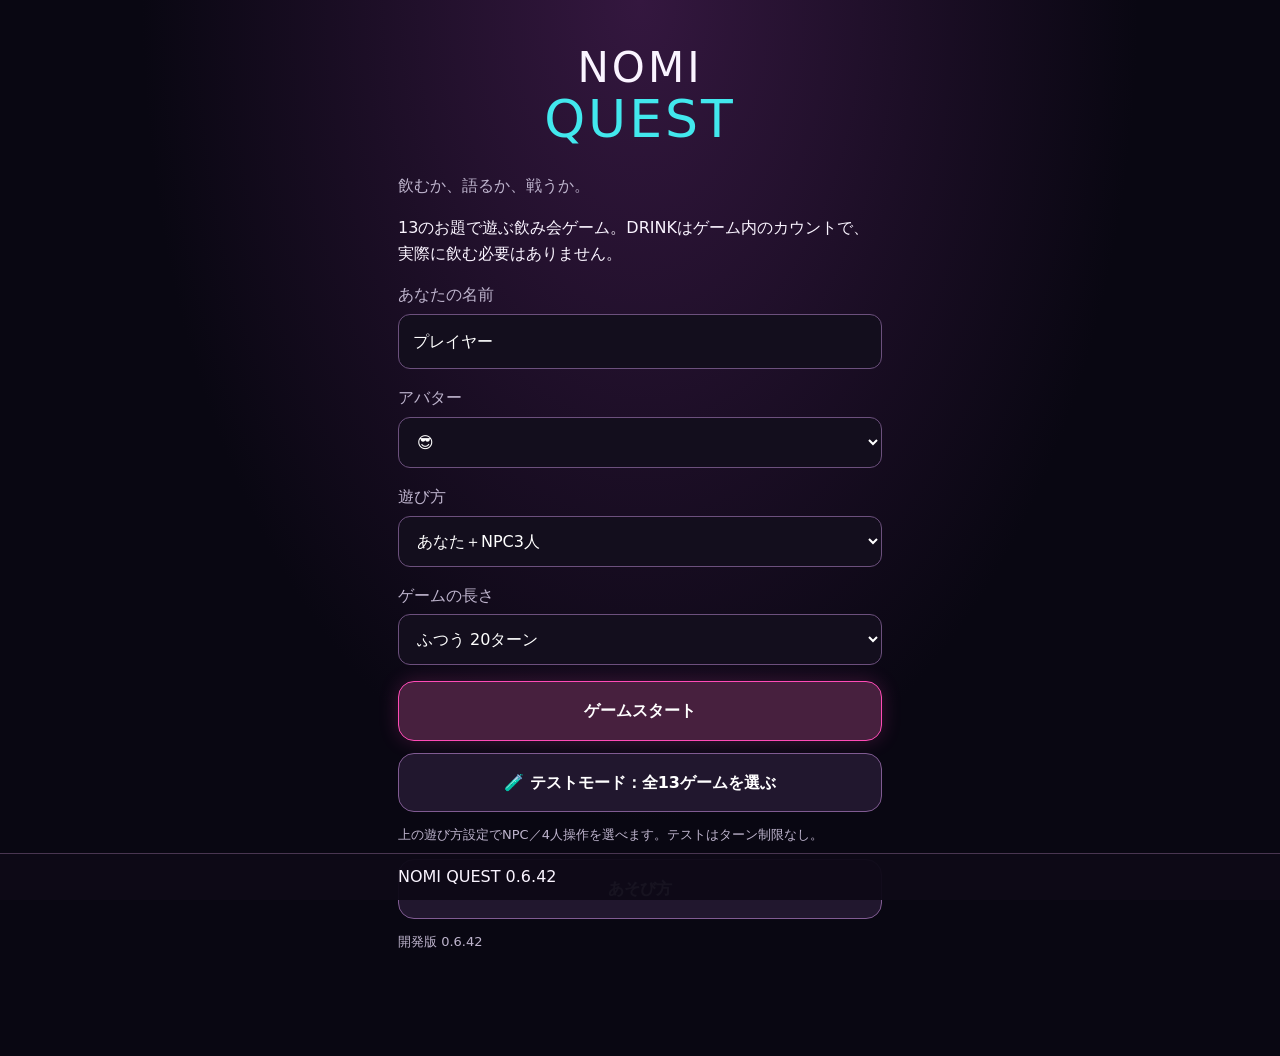
==== commit c632ce9b: "Distribute verified v0.6.42 vibration restoration" ====
--- a/index.html
+++ b/index.html
@@ -1,4 +1,4 @@
-<!doctype html><html lang="ja"><head><meta charset="utf-8"><meta name="viewport" content="width=device-width, initial-scale=1, viewport-fit=cover"><title>NOMI QUEST 0.6.41</title><style>
+<!doctype html><html lang="ja"><head><meta charset="utf-8"><meta name="viewport" content="width=device-width, initial-scale=1, viewport-fit=cover"><title>NOMI QUEST 0.6.42</title><style>
 :root{color-scheme:dark;--pink:#ff4bb7;--cyan:#42e8ed;--muted:#beb4cd}*{box-sizing:border-box}body{margin:0;background:radial-gradient(ellipse at top,#34173f,#090712 55%);color:#faf4ff;font:16px/1.6 system-ui,sans-serif}main{max-width:520px;margin:auto;padding:20px 18px 90px}[hidden]{display:none!important}h1,h2{line-height:1.3;overflow-wrap:anywhere}h2{font-size:25px}p{overflow-wrap:anywhere}.logo{text-align:center;margin:25px 0;font-size:42px;letter-spacing:3px;line-height:1.1}.logo span{display:block;color:var(--cyan);font-size:52px}.eyebrow{color:var(--pink);font-size:12px;font-weight:800;letter-spacing:2px}.muted{color:var(--muted)}.btn{display:block;width:100%;padding:16px 12px;margin:12px 0;border:1px solid #805b92;border-radius:16px;background:#21172e;color:white;font:inherit;font-weight:750;touch-action:manipulation;cursor:pointer;overflow-wrap:anywhere}.btn:disabled{opacity:.4;cursor:wait}.primary{border-color:var(--pink);background:#47203e;box-shadow:0 0 20px #ff4bb733}.heart{font-size:42px;background:#831743;min-height:160px}.card{padding:22px;background:#1b1228;border:1px solid var(--pink);border-radius:22px;margin:20px 0}.draw{font-size:60px;min-height:230px;color:var(--cyan);border:2px solid var(--pink);background:linear-gradient(135deg,#361845,#0f1020)}label{display:block;margin:16px 0;color:var(--muted)}input,select,textarea{display:block;width:100%;padding:14px;font:inherit;color:white;background:#130e1d;border:1px solid #6c507d;border-radius:12px;margin-top:6px}textarea{min-height:110px;resize:vertical}.error{color:#ffb2c3;min-height:1em}.note{padding:10px;border-left:3px solid var(--cyan);background:#21192e}.stats{display:grid;grid-template-columns:1fr 1fr;gap:8px}.playerstat{border:1px solid #51425d;border-radius:12px;padding:10px;font-size:12px;min-width:0;overflow-wrap:anywhere}.playerstat b,.playerstat span{display:block}.toolbar{position:fixed;bottom:0;left:0;right:0;padding:10px 16px calc(10px + env(safe-area-inset-bottom));background:#0e0a17f5;border-top:1px solid #493651;z-index:10}.toolbar>div{max-width:484px;margin:auto;display:flex;align-items:center;justify-content:space-between;gap:12px}.toolbar button{background:#251a30;color:white;border:1px solid #66516f;border-radius:9px;padding:8px 14px;font:inherit}.vibeStage{display:grid;grid-template-columns:1fr 1fr;gap:12px}.vibeAvatar{font-size:22px;padding:18px 8px;background:#20172c;border-radius:12px;overflow-wrap:anywhere}.shiver{animation:shake .08s linear infinite}@keyframes shake{0%{transform:translateX(-5px)}100%{transform:translateX(5px)}}#help{line-height:1.85}#help h2{font-size:22px}#help ul,#help ol{padding-left:24px}.small{font-size:13px}
 .countdown{text-align:center;font-size:72px;font-weight:900;color:var(--cyan);text-shadow:0 0 22px #42e8ed88;animation:countpop .65s ease infinite}@keyframes countpop{from{transform:scale(1.2);opacity:.45}to{transform:scale(1);opacity:1}}
 
@@ -14,16 +14,16 @@
 <section id="play" class="screen" hidden><div id="playBox"></div></section>
 <section id="result" class="screen" hidden><p class="eyebrow">RESULT</p><h2 id="resultTitle"></h2><div id="resultLines" class="card"></div><button id="resultNext" class="btn primary">次へ →</button></section>
 <section id="end" class="screen" hidden><h2 id="endTitle"></h2><div id="endStats" class="card"></div><p id="endNote" class="muted"></p><button id="restartButton" class="btn primary">もう一度あそぶ</button><button id="endHome" class="btn">ホームへ</button><button id="endHelp" class="btn">あそび方</button></section>
-<section id="help" class="screen" hidden><button id="helpBack" class="btn">← 戻る</button><h1>NOMI QUEST あそび方</h1><p>開発版 0.6.41。あなた＋NPC3人、または4人で1台を順番に操作します。NPCは端末内で動くキャラクターで、通信や外部AIを使いません。</p><h2>進め方</h2><ol><li>ホームで名前・長さを選び、ゲームスタート。</li><li>初期カードを確認してTURN 1へ。今回のプレイヤーがカードを引きます。</li><li>このお題であそぶを押し、画面に沿って入力・タップ・予想します。</li><li>結果とアイテム効果を確認し、次へ。最後のターンで終了画面です。</li></ol><h2>テストモード</h2><p>ホームの「テストモード：全13ゲームを選ぶ」で開始。遊び方のNPC／4人操作設定が適用されます。初期お助けを確認して一覧へ進み、当番とゲームを選んで遊びます。王様も抽選を待たず選べます。終了まで遊んだゲームに✓が付き、結果から一覧へ戻って何度でも試せます。ターン制限なし、DRINK・アイテムはテスト内で持ち越し。終了→もう一度でリセット。テストの✓は動作・安定版の認定ではありません。</p><h2>変態を探せのお題</h2><p>13件をシャッフルし、同じセットで繰り返しません。全件出題後は通常の抽選対象から外れます。テストで選んだ場合は出題済みの案内のみ。新しいセット・もう一度あそぶでリセットします。途中中断したお題も出題済みです。</p><h2>カードのルール</h2><ul><li><b>変態を探せ</b>：お題をランダムに選び、4人が匿名投票。得票1位がDRINK 1。同率1位も対象。同じセット内ではお題を繰り返さない。</li><li><b>元恋人ファイル</b>：心に残った恋愛の場面を入力、または空欄で「話した！」を押して口頭で話す。聞いた後に判定し、誰か1人がOKでCLEAR。パス／OKなしはDRINK 1。</li><li><b>10秒ジャスト</b>：時計を見ずに10秒を狙ってSTOP。10秒から最も遠かった人がDRINK 1。同率は全員。</li><li><b>あなたのキスはどんな顔！？</b>：今回のプレイヤーがキス顔に挑戦。自己申告で完了。DRINK 1またはミッション回避アイテムでパス。</li><li><b>GO TO HEAVEN OR HELL</b>：相手を1人誘う。断られたら誘った人がDRINK 1、相手は罰なし。承諾ならルーレット：HEAVENは2人がお助け、HELLは2人がDRINK 2。NPCも承諾・拒否する。</li><li><b>充電マウント合戦！</b>：全員が充電残量（％）を入力したら、ルーレットでHIGH／LOWを決定。HIGHならいちばん多い人、LOWならいちばん少ない人がDRINK 1。同じ残量で並んだら全員対象。</li><li><b>誰だ、今ブルったの！？</b>：秘密のターゲットを当てる。NPCはアバターの震え、あなたなら端末振動。外した人はDRINK 1。誰かに当てられるとターゲットもDRINK 1、逃げ切ればお助け。</li><li><b>ドキドキしてんじゃねーよ！</b>：色ではなく形がハートのものをタップ。丸・三角・四角などのダミーと位置・色が毎回変化し、青いハートも正解。最速がお助け、最遅・失敗者がDRINK 1。早押し・違う形・3秒無反応は失敗。全員失敗ならお助けなし。</li><li><b>この中に一人だけ違う奴がいます</b>：一人だけ違うお題。全員がヒントを出し、自分も含めて違う人を1人選ぶ。各自の回答で判定し、正解はDRINKなし、不正解はDRINK 1。違う本人も自分を選べば正解。</li><li><b>多数派だと思った？</b>：秘密の二択に回答。多数派がDRINK 1。2対2なら全員DRINK 1。</li><li><b>お前ならそうすると思ったよ</b>：今回のプレイヤーがA/Bを秘密に選び、残り3人が予想。外した人がDRINK 1。</li><li><b>そのボタン、押して大丈夫？</b>：今回のプレイヤーが謎ボタンを1つ選ぶ。中身は回避・自分DRINK 1・全員DRINK 1。配置は毎回シャッフル。</li><li><b>👑 王様！</b>：王様が1〜2人とお題を指定。各自が完了、DRINK 2で拒否、ミッション回避アイテムでパスを選ぶ。</li></ul><h2>アイテム</h2><p>バリア：今回のDRINKを完全回避。天使の分け前：2杯以上を1杯へ。可愛いだけじゃダメですか？：ミッション・王様の指示をパス。それぞれ1回で消費。最大3枚、満杯なら新しいカードは獲得できません。NPCもアイテムを使います。</p><h2>計測と秘密のお題</h2><p>10秒ジャストはSTARTからSTOPまでを計測（30秒で打ち切り）。ハートは色ではなく形で見分けます。丸・三角・四角などのダミーと位置・色が毎回変わり、青いハートも正解。出る前のタップ・違う形・3秒無反応は失敗。失敗は最速報酬の対象外で、全員失敗なら報酬なし。1ms単位の表示と同じ値で同着を判定します。計測中にアプリを背景へ移すとその計測をやり直します。秘密のお題は見る→隠す→ヒントを提出し、お題の言葉をそのまま書かないでください。</p><h2>顔・会話・端末</h2><p>キス顔や王様の指示は完了を自己申告します。撮影はしません。恋愛トークは文章を入力するか、空欄で「話した！」を押して口頭で話せます。口頭の案内で話を聞いてから「判定へ進む」を押し、聞き手がOKか回答します。NPCの判定は仮想で、音声認識・録音はありません。充電残量は自己申告、NPCの値は仮想です。振動カードはNPCのアバターが震え、人間の端末は対応機種でのみ振動します。複数スマホとの通信はありません。</p><h2>NPCの読み合い</h2><p>アキは行動派、レンは安心派、ユイは計画派。二択にはお題ごとの好みがあり、80%で好みを選びます。好みは固定ですが毎回同じ答えとは限りません。推理は公開された動き・ヒントと自分のお題だけを使い、正解の人物を直接参照しません。ヒントが曖昧なら推測になります。</p><h2>終了・保存</h2><p>DRINKは仮想カウント。実際の飲酒は不要です。勝者の採点はせず、終了画面に全員のカウントを表示します。もう一度あそぶは同じ設定で進行をリセット。下の終了で途中終了もできます。中断したターンのDRINK・アイテム変更は取り消し、完了したターンだけを数えます。エンドレスも終了ボタンで終われます。セーブはなく、再読み込みで初期状態へ戻ります。Android実機確認・安定版認定はまだです。</p></section>
+<section id="help" class="screen" hidden><button id="helpBack" class="btn">← 戻る</button><h1>NOMI QUEST あそび方</h1><p>開発版 0.6.42。あなた＋NPC3人、または4人で1台を順番に操作します。NPCは端末内で動くキャラクターで、通信や外部AIを使いません。</p><h2>進め方</h2><ol><li>ホームで名前・長さを選び、ゲームスタート。</li><li>初期カードを確認してTURN 1へ。今回のプレイヤーがカードを引きます。</li><li>このお題であそぶを押し、画面に沿って入力・タップ・予想します。</li><li>結果とアイテム効果を確認し、次へ。最後のターンで終了画面です。</li></ol><h2>テストモード</h2><p>ホームの「テストモード：全13ゲームを選ぶ」で開始。遊び方のNPC／4人操作設定が適用されます。初期お助けを確認して一覧へ進み、当番とゲームを選んで遊びます。王様も抽選を待たず選べます。終了まで遊んだゲームに✓が付き、結果から一覧へ戻って何度でも試せます。ターン制限なし、DRINK・アイテムはテスト内で持ち越し。終了→もう一度でリセット。テストの✓は動作・安定版の認定ではありません。</p><h2>変態を探せのお題</h2><p>13件をシャッフルし、同じセットで繰り返しません。全件出題後は通常の抽選対象から外れます。テストで選んだ場合は出題済みの案内のみ。新しいセット・もう一度あそぶでリセットします。途中中断したお題も出題済みです。</p><h2>カードのルール</h2><ul><li><b>変態を探せ</b>：お題をランダムに選び、4人が匿名投票。得票1位がDRINK 1。同率1位も対象。同じセット内ではお題を繰り返さない。</li><li><b>元恋人ファイル</b>：心に残った恋愛の場面を入力、または空欄で「話した！」を押して口頭で話す。聞いた後に判定し、誰か1人がOKでCLEAR。パス／OKなしはDRINK 1。</li><li><b>10秒ジャスト</b>：時計を見ずに10秒を狙ってSTOP。10秒から最も遠かった人がDRINK 1。同率は全員。</li><li><b>あなたのキスはどんな顔！？</b>：今回のプレイヤーがキス顔に挑戦。自己申告で完了。DRINK 1またはミッション回避アイテムでパス。</li><li><b>GO TO HEAVEN OR HELL</b>：相手を1人誘う。断られたら誘った人がDRINK 1、相手は罰なし。承諾ならルーレット：HEAVENは2人がお助け、HELLは2人がDRINK 2。NPCも承諾・拒否する。</li><li><b>充電マウント合戦！</b>：全員が充電残量（％）を入力したら、ルーレットでHIGH／LOWを決定。HIGHならいちばん多い人、LOWならいちばん少ない人がDRINK 1。同じ残量で並んだら全員対象。</li><li><b>誰だ、今ブルったの！？</b>：スマホをテーブルに置いてください。「置いた」を押して数秒待つと、ランダムに選ばれた1人がブルッ！ 選ばれた人だけDRINK 1。NPCはアバター、人間は対応端末の振動と名前表示で結果を確認します。</li><li><b>ドキドキしてんじゃねーよ！</b>：色ではなく形がハートのものをタップ。丸・三角・四角などのダミーと位置・色が毎回変化し、青いハートも正解。最速がお助け、最遅・失敗者がDRINK 1。早押し・違う形・3秒無反応は失敗。全員失敗ならお助けなし。</li><li><b>この中に一人だけ違う奴がいます</b>：一人だけ違うお題。全員がヒントを出し、自分も含めて違う人を1人選ぶ。各自の回答で判定し、正解はDRINKなし、不正解はDRINK 1。違う本人も自分を選べば正解。</li><li><b>多数派だと思った？</b>：秘密の二択に回答。多数派がDRINK 1。2対2なら全員DRINK 1。</li><li><b>お前ならそうすると思ったよ</b>：今回のプレイヤーがA/Bを秘密に選び、残り3人が予想。外した人がDRINK 1。</li><li><b>そのボタン、押して大丈夫？</b>：今回のプレイヤーが謎ボタンを1つ選ぶ。中身は回避・自分DRINK 1・全員DRINK 1。配置は毎回シャッフル。</li><li><b>👑 王様！</b>：王様が1〜2人とお題を指定。各自が完了、DRINK 2で拒否、ミッション回避アイテムでパスを選ぶ。</li></ul><h2>アイテム</h2><p>バリア：今回のDRINKを完全回避。天使の分け前：2杯以上を1杯へ。可愛いだけじゃダメですか？：ミッション・王様の指示をパス。それぞれ1回で消費。最大3枚、満杯なら新しいカードは獲得できません。NPCもアイテムを使います。</p><h2>計測と秘密のお題</h2><p>10秒ジャストはSTARTからSTOPまでを計測（30秒で打ち切り）。ハートは色ではなく形で見分けます。丸・三角・四角などのダミーと位置・色が毎回変わり、青いハートも正解。出る前のタップ・違う形・3秒無反応は失敗。失敗は最速報酬の対象外で、全員失敗なら報酬なし。1ms単位の表示と同じ値で同着を判定します。計測中にアプリを背景へ移すとその計測をやり直します。秘密のお題は見る→隠す→ヒントを提出し、お題の言葉をそのまま書かないでください。</p><h2>顔・会話・端末</h2><p>キス顔や王様の指示は完了を自己申告します。撮影はしません。恋愛トークは文章を入力するか、空欄で「話した！」を押して口頭で話せます。口頭の案内で話を聞いてから「判定へ進む」を押し、聞き手がOKか回答します。NPCの判定は仮想で、音声認識・録音はありません。充電残量は自己申告、NPCの値は仮想です。振動カードは「置いた」を押して3〜5秒後に1人を選び、名前とアバターで表示します。NPCのアバターが震え、人間の端末は対応環境で振動を試みます。4人で1台では共有端末と名前表示で代用し、振動非対応でも進行できます。複数スマホとの通信はありません。</p><h2>NPCの読み合い</h2><p>アキは行動派、レンは安心派、ユイは計画派。二択にはお題ごとの好みがあり、80%で好みを選びます。好みは固定ですが毎回同じ答えとは限りません。推理は公開された動き・ヒントと自分のお題だけを使い、正解の人物を直接参照しません。ヒントが曖昧なら推測になります。</p><h2>終了・保存</h2><p>DRINKは仮想カウント。実際の飲酒は不要です。勝者の採点はせず、終了画面に全員のカウントを表示します。もう一度あそぶは同じ設定で進行をリセット。下の終了で途中終了もできます。中断したターンのDRINK・アイテム変更は取り消し、完了したターンだけを数えます。エンドレスも終了ボタンで終われます。セーブはなく、再読み込みで初期状態へ戻ります。Android実機確認・安定版認定はまだです。</p></section>
 <div id="playersHud" class="stats"></div></main><footer class="toolbar"><div><span id="hud"></span><button id="quitButton" type="button">終了</button></div></footer><script>'use strict';
-const VERSION='0.6.41';
+const VERSION='0.6.42';
 const NPC_ENABLED=true;
 const $=id=>document.getElementById(id);
 const rand=()=>Math.random();
 const pick=a=>a[Math.floor(rand()*a.length)];
 const shuffle=a=>{a=a.slice();for(let i=a.length-1;i>0;i--){const j=Math.floor(rand()*(i+1));[a[i],a[j]]=[a[j],a[i]]}return a};
 const items={barrier:{icon:'🛡️',name:'バリア',desc:'今回のDRINKを完全回避。1回で消費。'},cute:{icon:'🥺',name:'可愛いだけじゃダメですか？',desc:'ミッション・王様の指示を1回パス。'},angel:{icon:'👼',name:'天使の分け前',desc:'今回のDRINKが2杯以上なら1杯に。1回で消費。'}};
-const catalog=[{"key":"vote","title":"変態を探せ","type":"VOTE","level":"NORMAL","rule":"お題をランダムに選び、4人が匿名投票。得票1位がDRINK 1。同率1位も対象。同じセット内ではお題を繰り返さない。"},{"key":"talk","title":"元恋人ファイル","type":"TALK","level":"NORMAL","rule":"心に残った恋愛の場面を入力、または空欄で「話した！」を押して口頭で話す。聞いた後に判定し、誰か1人がOKでCLEAR。パス／OKなしはDRINK 1。"},{"key":"ten","title":"10秒ジャスト","type":"GAME","level":"NORMAL","rule":"時計を見ずに10秒を狙ってSTOP。10秒から最も遠かった人がDRINK 1。同率は全員。"},{"key":"mission","title":"あなたのキスはどんな顔！？","type":"MISSION","level":"NORMAL","rule":"今回のプレイヤーがキス顔に挑戦。自己申告で完了。DRINK 1またはミッション回避アイテムでパス。"},{"key":"danger","title":"GO TO HEAVEN OR HELL","type":"DANGER","level":"DANGER","rule":"相手を1人誘う。断られたら誘った人がDRINK 1、相手は罰なし。承諾ならルーレット：HEAVENは2人がお助け、HELLは2人がDRINK 2。NPCも承諾・拒否する。"},{"key":"battery","title":"充電マウント合戦！","type":"SMART","level":"NORMAL","rule":"全員が充電残量（％）を入力したら、ルーレットでHIGH／LOWを決定。HIGHならいちばん多い人、LOWならいちばん少ない人がDRINK 1。同じ残量で並んだら全員対象。"},{"key":"vibration","title":"誰だ、今ブルったの！？","type":"SMART","level":"DANGER","rule":"秘密のターゲットを当てる。NPCはアバターの震え、あなたなら端末振動。外した人はDRINK 1。誰かに当てられるとターゲットもDRINK 1、逃げ切ればお助け。"},{"key":"reaction","title":"ドキドキしてんじゃねーよ！","type":"SMART","level":"NORMAL","rule":"色ではなく形がハートのものをタップ。丸・三角・四角などのダミーと位置・色が毎回変化し、青いハートも正解。最速がお助け、最遅・失敗者がDRINK 1。早押し・違う形・3秒無反応は失敗。全員失敗ならお助けなし。"},{"key":"secret","title":"この中に一人だけ違う奴がいます","type":"SECRET","level":"DANGER","rule":"一人だけ違うお題。全員がヒントを出し、自分も含めて違う人を1人選ぶ。各自の回答で判定し、正解はDRINKなし、不正解はDRINK 1。違う本人も自分を選べば正解。"},{"key":"majority","title":"多数派だと思った？","type":"VOTE","level":"NORMAL","rule":"秘密の二択に回答。多数派がDRINK 1。2対2なら全員DRINK 1。"},{"key":"mind","title":"お前ならそうすると思ったよ","type":"MIND","level":"NORMAL","rule":"今回のプレイヤーがA/Bを秘密に選び、残り3人が予想。外した人がDRINK 1。"},{"key":"buttons","title":"そのボタン、押して大丈夫？","type":"LUCK","level":"DANGER","rule":"今回のプレイヤーが謎ボタンを1つ選ぶ。中身は回避・自分DRINK 1・全員DRINK 1。配置は毎回シャッフル。"},{"key":"king","title":"👑 王様！","type":"SPECIAL","level":"SPECIAL","rule":"王様が1〜2人とお題を指定。各自が完了、DRINK 2で拒否、ミッション回避アイテムでパスを選ぶ。"}];
+const catalog=[{"key":"vote","title":"変態を探せ","type":"VOTE","level":"NORMAL","rule":"お題をランダムに選び、4人が匿名投票。得票1位がDRINK 1。同率1位も対象。同じセット内ではお題を繰り返さない。"},{"key":"talk","title":"元恋人ファイル","type":"TALK","level":"NORMAL","rule":"心に残った恋愛の場面を入力、または空欄で「話した！」を押して口頭で話す。聞いた後に判定し、誰か1人がOKでCLEAR。パス／OKなしはDRINK 1。"},{"key":"ten","title":"10秒ジャスト","type":"GAME","level":"NORMAL","rule":"時計を見ずに10秒を狙ってSTOP。10秒から最も遠かった人がDRINK 1。同率は全員。"},{"key":"mission","title":"あなたのキスはどんな顔！？","type":"MISSION","level":"NORMAL","rule":"今回のプレイヤーがキス顔に挑戦。自己申告で完了。DRINK 1またはミッション回避アイテムでパス。"},{"key":"danger","title":"GO TO HEAVEN OR HELL","type":"DANGER","level":"DANGER","rule":"相手を1人誘う。断られたら誘った人がDRINK 1、相手は罰なし。承諾ならルーレット：HEAVENは2人がお助け、HELLは2人がDRINK 2。NPCも承諾・拒否する。"},{"key":"battery","title":"充電マウント合戦！","type":"SMART","level":"NORMAL","rule":"全員が充電残量（％）を入力したら、ルーレットでHIGH／LOWを決定。HIGHならいちばん多い人、LOWならいちばん少ない人がDRINK 1。同じ残量で並んだら全員対象。"},{"key":"vibration","title":"誰だ、今ブルったの！？","type":"SMART","level":"DANGER","rule":"スマホをテーブルに置いてください。「置いた」を押して数秒待つと、ランダムに選ばれた1人がブルッ！ 選ばれた人だけDRINK 1。NPCはアバター、人間は対応端末の振動と名前表示で結果を確認します。"},{"key":"reaction","title":"ドキドキしてんじゃねーよ！","type":"SMART","level":"NORMAL","rule":"色ではなく形がハートのものをタップ。丸・三角・四角などのダミーと位置・色が毎回変化し、青いハートも正解。最速がお助け、最遅・失敗者がDRINK 1。早押し・違う形・3秒無反応は失敗。全員失敗ならお助けなし。"},{"key":"secret","title":"この中に一人だけ違う奴がいます","type":"SECRET","level":"DANGER","rule":"一人だけ違うお題。全員がヒントを出し、自分も含めて違う人を1人選ぶ。各自の回答で判定し、正解はDRINKなし、不正解はDRINK 1。違う本人も自分を選べば正解。"},{"key":"majority","title":"多数派だと思った？","type":"VOTE","level":"NORMAL","rule":"秘密の二択に回答。多数派がDRINK 1。2対2なら全員DRINK 1。"},{"key":"mind","title":"お前ならそうすると思ったよ","type":"MIND","level":"NORMAL","rule":"今回のプレイヤーがA/Bを秘密に選び、残り3人が予想。外した人がDRINK 1。"},{"key":"buttons","title":"そのボタン、押して大丈夫？","type":"LUCK","level":"DANGER","rule":"今回のプレイヤーが謎ボタンを1つ選ぶ。中身は回避・自分DRINK 1・全員DRINK 1。配置は毎回シャッフル。"},{"key":"king","title":"👑 王様！","type":"SPECIAL","level":"SPECIAL","rule":"王様が1〜2人とお題を指定。各自が完了、DRINK 2で拒否、ミッション回避アイテムでパスを選ぶ。"}];
 const handlers={};
 let timers=new Set(),epoch=0,panelVersion=0;
 let S={phase:'home',players:[],turn:0,max:20,actor:0,card:null,ctx:{},history:[],mode:'npc',pending:[],summary:[],committed:false,helpFrom:'home',roundSnapshot:null,mindDeck:[],voteDeck:null,runId:0,testMode:false,testSeen:[]};
@@ -165,7 +165,25 @@
  if(S.ctx.batterySpinning)return;S.ctx.batterySpinning=true;S.ctx.direction=rand()<0.5?'HIGH':'LOW';const high=S.ctx.direction==='HIGH';const stage=panel('HIGH？ LOW？','ルーレットで今回の判定を決めます。');const wrap=element('div',undefined,'roulette-wrap');const pointer=element('div','▼','roulette-pointer');const wheel=element('div',undefined,'roulette-wheel spinning');wheel.setAttribute('aria-hidden','true');wheel.style.cssText='--roulette-stop:'+(1800+(high?270:90))+'deg';wheel.appendChild(element('span','HIGH','roulette-heaven'));wheel.appendChild(element('span','LOW','roulette-hell'));wrap.appendChild(pointer);wrap.appendChild(wheel);stage.appendChild(wrap);const status=element('p','今回の判定は…','roulette-status');status.setAttribute('aria-live','polite');stage.appendChild(status);
  later(()=>{status.textContent='今回は '+S.ctx.direction+'！';later(()=>{const losers=extremes(a,high);settle(['今回は '+S.ctx.direction+'！ '+(high?'充電がいちばん多い人':'充電がいちばん少ない人')+'がDRINK 1',...numberRows(a,'%'),'対象：'+losers.map(id=>tag(id)+'（'+a[id]+'%）').join('・'),'同じ残量で並んだ場合は、その全員が対象です。'],drinkEffects(losers))},1000)},3100)
  })})};
-handlers.vibration=()=>{const target=pick(ids());S.ctx.target=target;const scene=ids().map(id=>({id,motion:id===target}));function guesses(){collect('guess',other(target),(id,done)=>{const box=panel(tag(id)+'：誰がブルった？','アバターの動きを観察して、秘密のターゲットを当てよう。');const stage=element('div',undefined,'vibeStage');ids().forEach(n=>{const e=element('div',S.players[n].avatar+' '+tag(n),'vibeAvatar');e.id='vibe-'+n;stage.appendChild(e)});box.appendChild(stage);const buttons=[];ids().forEach(n=>buttons.push(button(box,tag(n),()=>done(n))));buttons.forEach(b=>b.disabled=true);later(()=>{const moving=scene.filter(o=>o.motion).map(o=>$('vibe-'+o.id));moving.forEach(e=>e.classList.add('shiver'));later(()=>{moving.forEach(e=>e.classList.remove('shiver'));buttons.forEach(b=>b.disabled=false)},420)},800+Math.floor(rand()*1000))},id=>npcVibrationGuess(id,scene,ids()),a=>{const caught=Object.values(a).includes(target);const misses=Object.keys(a).map(Number).filter(id=>a[id]!==target);settle(['秘密のターゲット：'+tag(target),...Object.keys(a).map(id=>tag(+id)+'の推理：'+tag(a[id])),caught?'見破られた！':'逃げ切った！ お助けGET','推理を外した人：'+(misses.length?misses.map(tag).join('・'):'なし')],[...(caught?drinkEffects([target]):[]),...drinkEffects(misses)],caught?[]:[target])})}if(S.players[target].npc){guesses()}else{const box=panel(tag(target)+'：あなたが秘密のターゲット','端末を伏せるつもりで「伏せた」を押します。他のプレイヤーが推理します。');button(box,'伏せた',()=>{try{navigator.vibrate?.([90,80,90])}catch{}guesses()})}};
+handlers.vibration=()=>{
+ const box=panel('スマホをテーブルに置いてください','「置いた」を押して、スマホをテーブルに置いてください。数秒後、ランダムに選ばれた1人だけがDRINK +1。');
+ note(box,S.mode==='npc'?'あなたが選ばれたら端末振動を試み、NPCならアバターが震えます。振動しなくても名前で結果が分かります。':'4人で1台の代用です。選ばれた人の名前を表示し、共有端末で振動を試みます。');
+ button(box,'置いた',()=>{
+  if(S.ctx.vibrationStarted)return;S.ctx.vibrationStarted=true;
+  const waiting=panel('そのまま待って…','スマホをテーブルに置いてください。誰が選ばれるかは、まだ秘密です。');
+  const stage=element('div',undefined,'vibeStage');const avatars={};
+  ids().forEach(id=>{const e=element('div',S.players[id].avatar+' '+tag(id),'vibeAvatar');avatars[id]=e;stage.appendChild(e)});waiting.appendChild(stage);
+  const status=element('p','数秒後に誰かがブルッ！','note');status.setAttribute('aria-live','polite');waiting.appendChild(status);
+  later(()=>{
+   const target=pick(ids());S.ctx.target=target;
+   avatars[target].classList.add('shiver');status.textContent=tag(target)+'がブルった！ DRINK +1';
+   let vibration=false;if(!S.players[target].npc){try{vibration=typeof navigator.vibrate==='function'&&navigator.vibrate([180,80,180])===true}catch{}}
+   const deviceLine=S.players[target].npc?'NPCの振動はアバターで表現しています。':vibration?'端末へ振動を要求しました。実際の振動は端末の設定によります。':'端末が振動できなくても、表示で結果を確認できます。';
+   note(waiting,deviceLine);
+   later(()=>{avatars[target].classList.remove('shiver');settle([tag(target)+'がブルった！',tag(target)+'だけがDRINK +1の対象です。',deviceLine],drinkEffects([target]))},1000);
+  },3000+Math.floor(rand()*2001));
+ })
+};
 handlers.reaction=()=>{collect('reaction',ids(),(id,done)=>timedInput(id,done,'reaction'),id=>({ms:npcReaction(id),valid:true,reason:''}),a=>{S.ctx.interrupt=null;const scores={},validScores={};ids().forEach(id=>{scores[id]=a[id].valid?a[id].ms:3000;if(a[id].valid)validScores[id]=a[id].ms});const winners=Object.keys(validScores).length?extremes(validScores,false):[],losers=extremes(scores,true);settle(ids().map(id=>tag(id)+'：'+(a[id].valid?a[id].ms+'ms':'失敗（'+a[id].reason+'）')).concat('最速：'+(winners.length?winners.map(tag).join('・'):'なし（全員失敗）'),'最遅・失敗：'+losers.map(tag).join('・')),drinkEffects(losers),winners)})};
 handlers.secret=()=>{const pair=pick(secretPairs),odd=pick(ids());S.ctx.odd=odd;collect('clue',ids(),(id,done)=>{const word=id===odd?pair.odd:pair.common;const box=panel(tag(id)+'：秘密のお題','あなたのお題は自分だけで確認してください。');button(box,'お題を見る',()=>{const view=panel(tag(id)+'のお題',word);button(view,'隠して一言を書く',()=>{const write=panel(tag(id)+'：一言で表現','お題そのものを言わずに、特徴を書いてください。');const text=input(write,'一言ヒント',{type:'textarea',maxLength:80});const err=feedback(write);button(write,'このヒントを提出',()=>{const t=text.value.trim();if(!t||t.includes(word)){err.textContent='お題の言葉を使わずにヒントを書いてください';return}done(t)})})})},id=>npcClue(id,id===odd?pair.oddClues:pair.commonClues),clues=>{collect('oddVote',ids(),(id,done)=>{const box=panel(tag(id)+'：違うお題は誰？','自分も含めた4人から1人を選びます。正解ならDRINKなし、不正解はDRINK +1。自分を当てても正解です。');numberRows(clues).forEach(t=>note(box,t));choices(box,ids().map(n=>({label:tag(n),value:n})),done)},id=>npcSecretGuess(id,id===odd?pair.odd:pair.common,clues,ids()),a=>{const misses=ids().filter(id=>a[id]!==odd);settle(['共通のお題：'+pair.common+' ／ 別のお題：'+pair.odd,'違った人：'+tag(odd),...numberRows(clues),...ids().map(id=>tag(id)+'の回答：'+tag(a[id])+' → '+(a[id]===odd?'正解・DRINKなし':'不正解・DRINK +1')),'自分も回答対象。自分を当てた場合も正解です。'],drinkEffects(misses),[])})})};
 handlers.majority=()=>{const prompt=pick(binaryPrompts);S.ctx.prompt=prompt;collect('majority',ids(),(id,done)=>{const box=panel(tag(id)+'：多数派だと思った？','みんなの答えは集計まで秘密。多数派がDRINK、同数なら全員。');choices(box,[{label:'A：'+prompt[0],value:'A'},{label:'B：'+prompt[1],value:'B'}],done)},id=>npcBinary(id,prompt),a=>{const countA=Object.values(a).filter(v=>v==='A').length;const losers=countA===2?ids():ids().filter(id=>a[id]===(countA>2?'A':'B'));settle(['A：'+prompt[0]+' / B：'+prompt[1],...numberRows(a),'A '+countA+'人 / B '+(4-countA)+'人',countA===2?'同数：全員DRINK':'多数派がDRINK'],drinkEffects(losers))})};
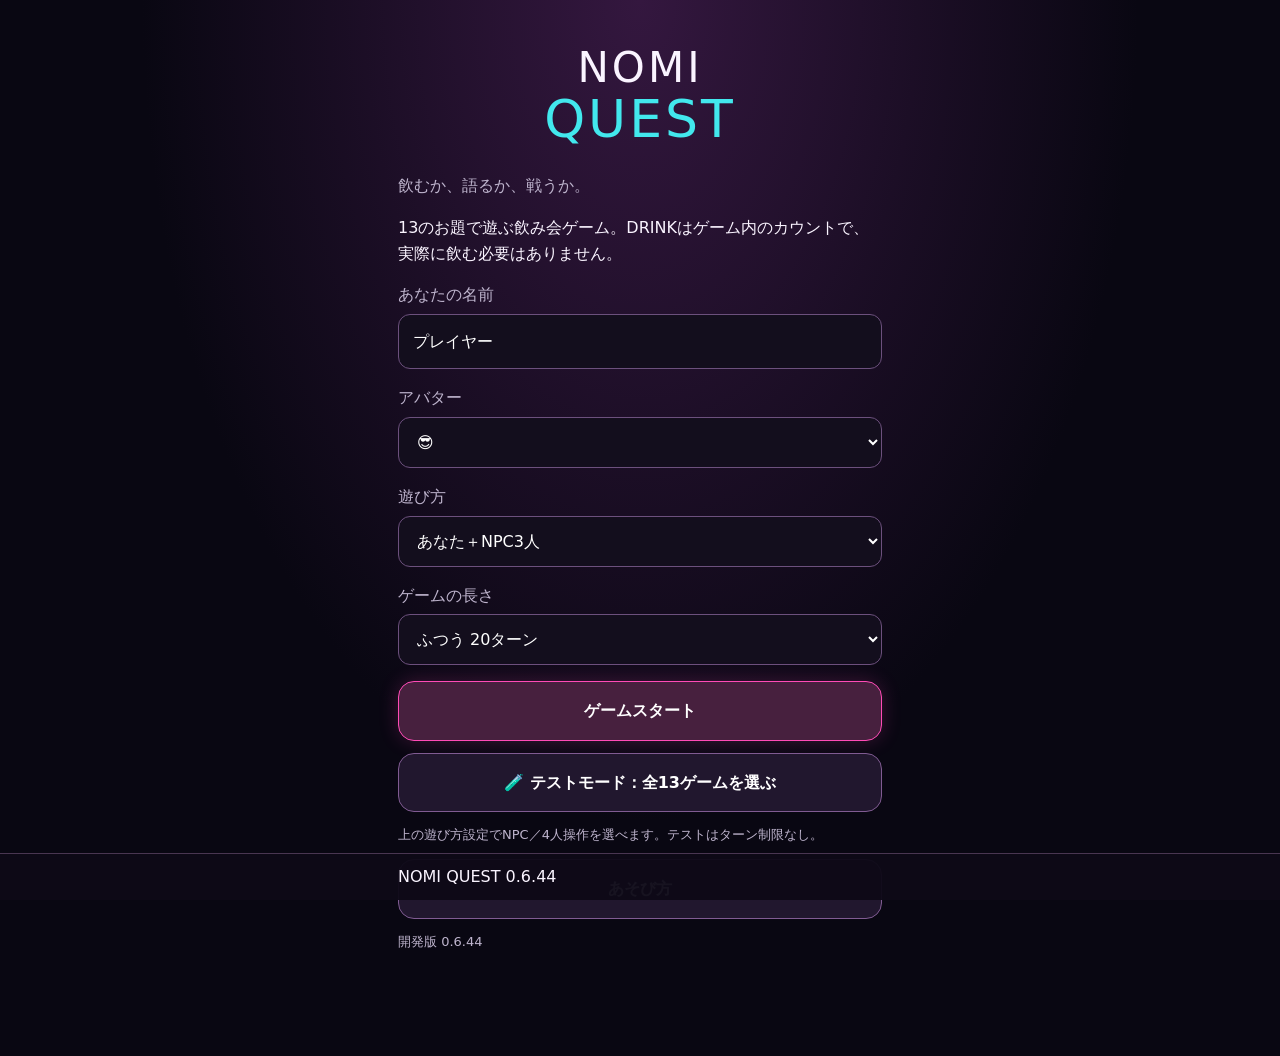
==== commit b92651bc: "Publish verified v0.6.44 secret-card UI" ====
--- a/index.html
+++ b/index.html
@@ -1,10 +1,15 @@
-<!doctype html><html lang="ja"><head><meta charset="utf-8"><meta name="viewport" content="width=device-width, initial-scale=1, viewport-fit=cover"><title>NOMI QUEST 0.6.42</title><style>
+<!doctype html><html lang="ja"><head><meta charset="utf-8"><meta name="viewport" content="width=device-width, initial-scale=1, viewport-fit=cover"><title>NOMI QUEST 0.6.44</title><style>
 :root{color-scheme:dark;--pink:#ff4bb7;--cyan:#42e8ed;--muted:#beb4cd}*{box-sizing:border-box}body{margin:0;background:radial-gradient(ellipse at top,#34173f,#090712 55%);color:#faf4ff;font:16px/1.6 system-ui,sans-serif}main{max-width:520px;margin:auto;padding:20px 18px 90px}[hidden]{display:none!important}h1,h2{line-height:1.3;overflow-wrap:anywhere}h2{font-size:25px}p{overflow-wrap:anywhere}.logo{text-align:center;margin:25px 0;font-size:42px;letter-spacing:3px;line-height:1.1}.logo span{display:block;color:var(--cyan);font-size:52px}.eyebrow{color:var(--pink);font-size:12px;font-weight:800;letter-spacing:2px}.muted{color:var(--muted)}.btn{display:block;width:100%;padding:16px 12px;margin:12px 0;border:1px solid #805b92;border-radius:16px;background:#21172e;color:white;font:inherit;font-weight:750;touch-action:manipulation;cursor:pointer;overflow-wrap:anywhere}.btn:disabled{opacity:.4;cursor:wait}.primary{border-color:var(--pink);background:#47203e;box-shadow:0 0 20px #ff4bb733}.heart{font-size:42px;background:#831743;min-height:160px}.card{padding:22px;background:#1b1228;border:1px solid var(--pink);border-radius:22px;margin:20px 0}.draw{font-size:60px;min-height:230px;color:var(--cyan);border:2px solid var(--pink);background:linear-gradient(135deg,#361845,#0f1020)}label{display:block;margin:16px 0;color:var(--muted)}input,select,textarea{display:block;width:100%;padding:14px;font:inherit;color:white;background:#130e1d;border:1px solid #6c507d;border-radius:12px;margin-top:6px}textarea{min-height:110px;resize:vertical}.error{color:#ffb2c3;min-height:1em}.note{padding:10px;border-left:3px solid var(--cyan);background:#21192e}.stats{display:grid;grid-template-columns:1fr 1fr;gap:8px}.playerstat{border:1px solid #51425d;border-radius:12px;padding:10px;font-size:12px;min-width:0;overflow-wrap:anywhere}.playerstat b,.playerstat span{display:block}.toolbar{position:fixed;bottom:0;left:0;right:0;padding:10px 16px calc(10px + env(safe-area-inset-bottom));background:#0e0a17f5;border-top:1px solid #493651;z-index:10}.toolbar>div{max-width:484px;margin:auto;display:flex;align-items:center;justify-content:space-between;gap:12px}.toolbar button{background:#251a30;color:white;border:1px solid #66516f;border-radius:9px;padding:8px 14px;font:inherit}.vibeStage{display:grid;grid-template-columns:1fr 1fr;gap:12px}.vibeAvatar{font-size:22px;padding:18px 8px;background:#20172c;border-radius:12px;overflow-wrap:anywhere}.shiver{animation:shake .08s linear infinite}@keyframes shake{0%{transform:translateX(-5px)}100%{transform:translateX(5px)}}#help{line-height:1.85}#help h2{font-size:22px}#help ul,#help ol{padding-left:24px}.small{font-size:13px}
 .countdown{text-align:center;font-size:72px;font-weight:900;color:var(--cyan);text-shadow:0 0 22px #42e8ed88;animation:countpop .65s ease infinite}@keyframes countpop{from{transform:scale(1.2);opacity:.45}to{transform:scale(1);opacity:1}}
 
 .draw{position:relative;display:flex;flex-direction:column;align-items:center;justify-content:space-between;width:210px;max-width:80%;min-height:300px;margin:32px auto;padding:24px 18px;font-size:16px;border-radius:18px;box-shadow:7px 7px 0 #191128,9px 9px 0 #805b92,14px 14px 0 #191128,16px 16px 0 #805b92,0 0 30px #ff4bb72a;background:repeating-linear-gradient(45deg,transparent 0 13px,#ffffff05 13px 14px),linear-gradient(135deg,#44204f,#101123)}.draw:before{content:"";position:absolute;inset:10px;border:1px solid #ff4bb766;border-radius:11px;pointer-events:none}.deck-brand{font-size:12px;letter-spacing:3px;color:#faf4ff}.deck-symbol{display:grid;place-items:center;width:100px;height:100px;border:2px solid var(--cyan);border-radius:50%;font-size:70px;text-shadow:0 0 20px #42e8ed66}.deck-label{font-size:13px;color:#faf4ff}.draw:disabled{opacity:.85}.draw-animation{animation:cardpull 1.8s ease-in-out both}@keyframes cardpull{0%,15%{transform:translateY(25px) rotate(-8deg);opacity:.6}40%{transform:translateY(-24px) rotate(8deg);opacity:1}65%,80%{transform:translateY(-8px) rotate(0)}100%{transform:perspective(700px) rotateY(85deg);opacity:.7}}#card .card{animation:reveal .45s ease-out}@keyframes reveal{from{transform:scale(.95);opacity:.3}to{transform:scale(1);opacity:1}}@media(prefers-reduced-motion:reduce){.draw-animation,#card .card,.countdown{animation:none}}
 .shape-grid{display:grid;grid-template-columns:repeat(2,minmax(0,1fr));gap:12px;margin:20px 0}.shape-grid .shape{margin:0;padding:12px;min-height:115px;font-size:66px;line-height:1;background:#1b1428;border:1px solid #776181;border-radius:18px}.shape.pink{color:#ff65bd}.shape.blue{color:#53adff}.shape-grid:has(>button:only-child){grid-template-columns:1fr}.shape:active{transform:scale(.96)}
 .roulette-wrap{position:relative;width:min(280px,90%);aspect-ratio:1;margin:28px auto}.roulette-pointer{position:absolute;z-index:2;left:50%;top:-22px;transform:translateX(-50%);font-size:36px;color:#fff;text-shadow:0 2px 8px #000}.roulette-wheel{position:relative;width:100%;height:100%;border:7px solid #e8dcec;border-radius:50%;background:conic-gradient(#42e8ed 0deg 180deg,#ff4b91 180deg 360deg);box-shadow:0 0 30px #ff4bb74d}.roulette-wheel:after{content:"✦";position:absolute;left:50%;top:50%;transform:translate(-50%,-50%);display:grid;place-items:center;background:#1b1228;border:3px solid white;border-radius:50%;width:58px;height:58px;color:white;font-size:38px}.roulette-heaven,.roulette-hell{position:absolute;top:50%;transform:translate(-50%,-50%);font-size:16px;font-weight:900;color:#171022}.roulette-heaven{left:75%}.roulette-hell{left:25%}.roulette-wheel.spinning{animation:rouletteSpin 3s cubic-bezier(.12,.72,.16,1) forwards}@keyframes rouletteSpin{from{transform:rotate(0deg)}to{transform:rotate(var(--roulette-stop))}}.roulette-status{text-align:center;font-size:24px;font-weight:900;color:var(--cyan)}@media(prefers-reduced-motion:reduce){.roulette-wheel.spinning{animation:none;transform:rotate(var(--roulette-stop))}}
+
+/* Secret card: clear word reveal and compact, accessible result hierarchy. */
+.secret-word{font-size:clamp(36px,9vw,54px);line-height:1.35;font-weight:850;text-align:center;padding:36px 16px;margin:24px 0;border:2px solid var(--cyan);border-radius:22px;background:#172732;overflow-wrap:anywhere}
+.compact-secret{margin-top:28px;gap:6px}.compact-secret .playerstat{padding:8px;font-size:11px}.compact-secret .playerstat b{font-size:13px}
+.secret-result{margin:20px 0}.secret-reveal{padding:20px;border:1px solid var(--pink);border-radius:20px;background:#24142e;text-align:center}.secret-reveal>p{margin:0}.secret-person{font-size:28px;line-height:1.35;margin:10px 0 22px;overflow-wrap:anywhere}.secret-pair{display:grid;grid-template-columns:1fr 1fr;gap:10px}.secret-pair>div{min-width:0;padding:12px 8px;border-radius:12px;background:#110d1b}.secret-pair span,.secret-pair strong{display:block}.secret-pair strong{font-size:24px;line-height:1.4;margin-top:6px;overflow-wrap:anywhere}.result-heading{font-size:18px;margin:24px 0 10px}.secret-scores{display:grid;gap:8px}.secret-score{display:grid;grid-template-columns:minmax(0,1fr) auto;gap:4px 12px;padding:14px;border:1px solid #51425d;border-radius:14px;background:#171120}.secret-score b{grid-column:1 / -1;overflow-wrap:anywhere}.verdict{font-weight:750}.correct .verdict{color:#72ebe2}.incorrect .verdict{color:#ffb2c3}.drink-change{font-size:18px}.secret-score small{grid-column:1 / -1}.secret-details{margin-top:20px;border:1px solid #51425d;border-radius:14px;padding:0 14px}.secret-details summary{padding:16px 0;cursor:pointer;font-weight:750}.secret-detail{padding:12px 0;border-top:1px solid #51425d}.secret-detail p{margin:6px 0;overflow-wrap:anywhere}
 </style></head><body><main>
 <section id="home" class="screen"><div class="logo">NOMI<span>QUEST</span></div><p class="muted">飲むか、語るか、戦うか。</p><p>13のお題で遊ぶ飲み会ゲーム。DRINKはゲーム内のカウントで、実際に飲む必要はありません。</p><label>あなたの名前<input id="playerName" value="プレイヤー" maxlength="24" autocomplete="off"></label><label>アバター<select id="avatarSelect"><option>😎</option><option>🤠</option><option>👩‍🎤</option><option>🤓</option><option>🧙</option><option>🥸</option></select></label><label>遊び方<select id="modeSelect"><option id="npcOption" value="npc">あなた＋NPC3人</option><option value="local">4人で1台を順番に操作</option></select></label><label>ゲームの長さ<select id="turnSelect"><option value="10">サクッと 10ターン</option><option value="20" selected>ふつう 20ターン</option><option value="30">じっくり 30ターン</option><option value="999">エンドレス</option></select></label><button id="startButton" class="btn primary">ゲームスタート</button><button id="testStartButton" class="btn">🧪 テストモード：全13ゲームを選ぶ</button><p class="muted small">上の遊び方設定でNPC／4人操作を選べます。テストはターン制限なし。</p><button id="homeHelp" class="btn">あそび方</button><p id="version" class="muted small"></p></section>
 <section id="welcome" class="screen" hidden><h2>初期お助けカード</h2><p id="welcomeItem" class="card"></p><p class="muted">全員に1枚ずつ。DRINKの対象になったとき、回避・軽減を選べます。</p><button id="welcomeNext" class="btn primary">TURN 1へ</button></section>
@@ -14,9 +19,9 @@
 <section id="play" class="screen" hidden><div id="playBox"></div></section>
 <section id="result" class="screen" hidden><p class="eyebrow">RESULT</p><h2 id="resultTitle"></h2><div id="resultLines" class="card"></div><button id="resultNext" class="btn primary">次へ →</button></section>
 <section id="end" class="screen" hidden><h2 id="endTitle"></h2><div id="endStats" class="card"></div><p id="endNote" class="muted"></p><button id="restartButton" class="btn primary">もう一度あそぶ</button><button id="endHome" class="btn">ホームへ</button><button id="endHelp" class="btn">あそび方</button></section>
-<section id="help" class="screen" hidden><button id="helpBack" class="btn">← 戻る</button><h1>NOMI QUEST あそび方</h1><p>開発版 0.6.42。あなた＋NPC3人、または4人で1台を順番に操作します。NPCは端末内で動くキャラクターで、通信や外部AIを使いません。</p><h2>進め方</h2><ol><li>ホームで名前・長さを選び、ゲームスタート。</li><li>初期カードを確認してTURN 1へ。今回のプレイヤーがカードを引きます。</li><li>このお題であそぶを押し、画面に沿って入力・タップ・予想します。</li><li>結果とアイテム効果を確認し、次へ。最後のターンで終了画面です。</li></ol><h2>テストモード</h2><p>ホームの「テストモード：全13ゲームを選ぶ」で開始。遊び方のNPC／4人操作設定が適用されます。初期お助けを確認して一覧へ進み、当番とゲームを選んで遊びます。王様も抽選を待たず選べます。終了まで遊んだゲームに✓が付き、結果から一覧へ戻って何度でも試せます。ターン制限なし、DRINK・アイテムはテスト内で持ち越し。終了→もう一度でリセット。テストの✓は動作・安定版の認定ではありません。</p><h2>変態を探せのお題</h2><p>13件をシャッフルし、同じセットで繰り返しません。全件出題後は通常の抽選対象から外れます。テストで選んだ場合は出題済みの案内のみ。新しいセット・もう一度あそぶでリセットします。途中中断したお題も出題済みです。</p><h2>カードのルール</h2><ul><li><b>変態を探せ</b>：お題をランダムに選び、4人が匿名投票。得票1位がDRINK 1。同率1位も対象。同じセット内ではお題を繰り返さない。</li><li><b>元恋人ファイル</b>：心に残った恋愛の場面を入力、または空欄で「話した！」を押して口頭で話す。聞いた後に判定し、誰か1人がOKでCLEAR。パス／OKなしはDRINK 1。</li><li><b>10秒ジャスト</b>：時計を見ずに10秒を狙ってSTOP。10秒から最も遠かった人がDRINK 1。同率は全員。</li><li><b>あなたのキスはどんな顔！？</b>：今回のプレイヤーがキス顔に挑戦。自己申告で完了。DRINK 1またはミッション回避アイテムでパス。</li><li><b>GO TO HEAVEN OR HELL</b>：相手を1人誘う。断られたら誘った人がDRINK 1、相手は罰なし。承諾ならルーレット：HEAVENは2人がお助け、HELLは2人がDRINK 2。NPCも承諾・拒否する。</li><li><b>充電マウント合戦！</b>：全員が充電残量（％）を入力したら、ルーレットでHIGH／LOWを決定。HIGHならいちばん多い人、LOWならいちばん少ない人がDRINK 1。同じ残量で並んだら全員対象。</li><li><b>誰だ、今ブルったの！？</b>：スマホをテーブルに置いてください。「置いた」を押して数秒待つと、ランダムに選ばれた1人がブルッ！ 選ばれた人だけDRINK 1。NPCはアバター、人間は対応端末の振動と名前表示で結果を確認します。</li><li><b>ドキドキしてんじゃねーよ！</b>：色ではなく形がハートのものをタップ。丸・三角・四角などのダミーと位置・色が毎回変化し、青いハートも正解。最速がお助け、最遅・失敗者がDRINK 1。早押し・違う形・3秒無反応は失敗。全員失敗ならお助けなし。</li><li><b>この中に一人だけ違う奴がいます</b>：一人だけ違うお題。全員がヒントを出し、自分も含めて違う人を1人選ぶ。各自の回答で判定し、正解はDRINKなし、不正解はDRINK 1。違う本人も自分を選べば正解。</li><li><b>多数派だと思った？</b>：秘密の二択に回答。多数派がDRINK 1。2対2なら全員DRINK 1。</li><li><b>お前ならそうすると思ったよ</b>：今回のプレイヤーがA/Bを秘密に選び、残り3人が予想。外した人がDRINK 1。</li><li><b>そのボタン、押して大丈夫？</b>：今回のプレイヤーが謎ボタンを1つ選ぶ。中身は回避・自分DRINK 1・全員DRINK 1。配置は毎回シャッフル。</li><li><b>👑 王様！</b>：王様が1〜2人とお題を指定。各自が完了、DRINK 2で拒否、ミッション回避アイテムでパスを選ぶ。</li></ul><h2>アイテム</h2><p>バリア：今回のDRINKを完全回避。天使の分け前：2杯以上を1杯へ。可愛いだけじゃダメですか？：ミッション・王様の指示をパス。それぞれ1回で消費。最大3枚、満杯なら新しいカードは獲得できません。NPCもアイテムを使います。</p><h2>計測と秘密のお題</h2><p>10秒ジャストはSTARTからSTOPまでを計測（30秒で打ち切り）。ハートは色ではなく形で見分けます。丸・三角・四角などのダミーと位置・色が毎回変わり、青いハートも正解。出る前のタップ・違う形・3秒無反応は失敗。失敗は最速報酬の対象外で、全員失敗なら報酬なし。1ms単位の表示と同じ値で同着を判定します。計測中にアプリを背景へ移すとその計測をやり直します。秘密のお題は見る→隠す→ヒントを提出し、お題の言葉をそのまま書かないでください。</p><h2>顔・会話・端末</h2><p>キス顔や王様の指示は完了を自己申告します。撮影はしません。恋愛トークは文章を入力するか、空欄で「話した！」を押して口頭で話せます。口頭の案内で話を聞いてから「判定へ進む」を押し、聞き手がOKか回答します。NPCの判定は仮想で、音声認識・録音はありません。充電残量は自己申告、NPCの値は仮想です。振動カードは「置いた」を押して3〜5秒後に1人を選び、名前とアバターで表示します。NPCのアバターが震え、人間の端末は対応環境で振動を試みます。4人で1台では共有端末と名前表示で代用し、振動非対応でも進行できます。複数スマホとの通信はありません。</p><h2>NPCの読み合い</h2><p>アキは行動派、レンは安心派、ユイは計画派。二択にはお題ごとの好みがあり、80%で好みを選びます。好みは固定ですが毎回同じ答えとは限りません。推理は公開された動き・ヒントと自分のお題だけを使い、正解の人物を直接参照しません。ヒントが曖昧なら推測になります。</p><h2>終了・保存</h2><p>DRINKは仮想カウント。実際の飲酒は不要です。勝者の採点はせず、終了画面に全員のカウントを表示します。もう一度あそぶは同じ設定で進行をリセット。下の終了で途中終了もできます。中断したターンのDRINK・アイテム変更は取り消し、完了したターンだけを数えます。エンドレスも終了ボタンで終われます。セーブはなく、再読み込みで初期状態へ戻ります。Android実機確認・安定版認定はまだです。</p></section>
+<section id="help" class="screen" hidden><button id="helpBack" class="btn">← 戻る</button><h1>NOMI QUEST あそび方</h1><p>開発版 0.6.44。あなた＋NPC3人、または4人で1台を順番に操作します。NPCは端末内で動くキャラクターで、通信や外部AIを使いません。</p><h2>進め方</h2><ol><li>ホームで名前・長さを選び、ゲームスタート。</li><li>初期カードを確認してTURN 1へ。今回のプレイヤーがカードを引きます。</li><li>このお題であそぶを押し、画面に沿って入力・タップ・予想します。</li><li>結果とアイテム効果を確認し、次へ。最後のターンで終了画面です。</li></ol><h2>テストモード</h2><p>ホームの「テストモード：全13ゲームを選ぶ」で開始。遊び方のNPC／4人操作設定が適用されます。初期お助けを確認して一覧へ進み、当番とゲームを選んで遊びます。王様も抽選を待たず選べます。終了まで遊んだゲームに✓が付き、結果から一覧へ戻って何度でも試せます。ターン制限なし、DRINK・アイテムはテスト内で持ち越し。終了→もう一度でリセット。テストの✓は動作・安定版の認定ではありません。</p><h2>変態を探せのお題</h2><p>13件をシャッフルし、同じセットで繰り返しません。全件出題後は通常の抽選対象から外れます。テストで選んだ場合は出題済みの案内のみ。新しいセット・もう一度あそぶでリセットします。途中中断したお題も出題済みです。</p><h2>カードのルール</h2><ul><li><b>変態を探せ</b>：お題をランダムに選び、4人が匿名投票。得票1位がDRINK 1。同率1位も対象。同じセット内ではお題を繰り返さない。</li><li><b>元恋人ファイル</b>：心に残った恋愛の場面を入力、または空欄で「話した！」を押して口頭で話す。聞いた後に判定し、誰か1人がOKでCLEAR。パス／OKなしはDRINK 1。</li><li><b>10秒ジャスト</b>：時計を見ずに10秒を狙ってSTOP。10秒から最も遠かった人がDRINK 1。同率は全員。</li><li><b>あなたのキスはどんな顔！？</b>：今回のプレイヤーがキス顔に挑戦。自己申告で完了。DRINK 1またはミッション回避アイテムでパス。</li><li><b>GO TO HEAVEN OR HELL</b>：相手を1人誘う。断られたら誘った人がDRINK 1、相手は罰なし。承諾ならルーレット：HEAVENは2人がお助け、HELLは2人がDRINK 2。NPCも承諾・拒否する。</li><li><b>充電マウント合戦！</b>：全員が充電残量（％）を入力したら、ルーレットでHIGH／LOWを決定。HIGHならいちばん多い人、LOWならいちばん少ない人がDRINK 1。同じ残量で並んだら全員対象。</li><li><b>誰だ、今ブルったの！？</b>：スマホをテーブルに置いてください。「置いた」を押して数秒待つと、ランダムに選ばれた1人がブルッ！ 選ばれた人だけDRINK 1。NPCはアバター、人間は対応端末の振動と名前表示で結果を確認します。</li><li><b>ドキドキしてんじゃねーよ！</b>：色ではなく形がハートのものをタップ。丸・三角・四角などのダミーと位置・色が毎回変化し、青いハートも正解。最速がお助け、最遅・失敗者がDRINK 1。早押し・違う形・3秒無反応は失敗。全員失敗ならお助けなし。</li><li><b>この中に一人だけ違う奴がいます</b>：一人だけ違うお題。全員がヒントを出し、自分も含めて違う人を1人選ぶ。各自の回答で判定し、正解はDRINKなし、不正解はDRINK 1。違う本人も自分を選べば正解。</li><li><b>多数派だと思った？</b>：秘密の二択に回答。多数派がDRINK 1。2対2なら全員DRINK 1。</li><li><b>お前ならそうすると思ったよ</b>：今回のプレイヤーがA/Bを秘密に選び、残り3人が予想。外した人がDRINK 1。</li><li><b>そのボタン、押して大丈夫？</b>：今回のプレイヤーが謎ボタンを1つ選ぶ。中身は回避・自分DRINK 1・全員DRINK 1。配置は毎回シャッフル。</li><li><b>👑 王様！</b>：王様が1〜2人とお題を指定。各自が完了、DRINK 2で拒否、ミッション回避アイテムでパスを選ぶ。</li></ul><h2>アイテム</h2><p>バリア：今回のDRINKを完全回避。天使の分け前：2杯以上を1杯へ。可愛いだけじゃダメですか？：ミッション・王様の指示をパス。それぞれ1回で消費。最大3枚、満杯なら新しいカードは獲得できません。NPCもアイテムを使います。</p><h2>計測と秘密のお題</h2><p>10秒ジャストはSTARTからSTOPまでを計測（30秒で打ち切り）。ハートは色ではなく形で見分けます。丸・三角・四角などのダミーと位置・色が毎回変わり、青いハートも正解。出る前のタップ・違う形・3秒無反応は失敗。失敗は最速報酬の対象外で、全員失敗なら報酬なし。1ms単位の表示と同じ値で同着を判定します。計測中にアプリを背景へ移すとその計測をやり直します。秘密のお題は見る→隠す→ヒントを提出し、お題の言葉をそのまま書かないでください。</p><h2>顔・会話・端末</h2><p>キス顔や王様の指示は完了を自己申告します。撮影はしません。恋愛トークは文章を入力するか、空欄で「話した！」を押して口頭で話せます。口頭の案内で話を聞いてから「判定へ進む」を押し、聞き手がOKか回答します。NPCの判定は仮想で、音声認識・録音はありません。充電残量は自己申告、NPCの値は仮想です。振動カードは「置いた」を押して3〜5秒後に1人を選び、名前とアバターで表示します。NPCのアバターが震え、人間の端末は対応環境で振動を試みます。4人で1台では共有端末と名前表示で代用し、振動非対応でも進行できます。複数スマホとの通信はありません。</p><h2>NPCの読み合い</h2><p>アキは行動派、レンは安心派、ユイは計画派。二択にはお題ごとの好みがあり、80%で好みを選びます。好みは固定ですが毎回同じ答えとは限りません。推理は公開された動き・ヒントと自分のお題だけを使い、正解の人物を直接参照しません。ヒントが曖昧なら推測になります。</p><h2>終了・保存</h2><p>DRINKは仮想カウント。実際の飲酒は不要です。勝者の採点はせず、終了画面に全員のカウントを表示します。もう一度あそぶは同じ設定で進行をリセット。下の終了で途中終了もできます。中断したターンのDRINK・アイテム変更は取り消し、完了したターンだけを数えます。エンドレスも終了ボタンで終われます。セーブはなく、再読み込みで初期状態へ戻ります。Android実機確認・安定版認定はまだです。</p></section>
 <div id="playersHud" class="stats"></div></main><footer class="toolbar"><div><span id="hud"></span><button id="quitButton" type="button">終了</button></div></footer><script>'use strict';
-const VERSION='0.6.42';
+const VERSION='0.6.44';
 const NPC_ENABLED=true;
 const $=id=>document.getElementById(id);
 const rand=()=>Math.random();
@@ -43,7 +48,7 @@
 function ids(){return S.players.map(p=>p.id)}
 function other(id){return ids().filter(n=>n!==id)}
 function newPlayers(){const n=$('playerName').value.trim().slice(0,24)||'プレイヤー';$('playerName').value=n;return [{id:0,name:n,avatar:$('avatarSelect').value,npc:false,drinks:0,items:[]},...['アキ','レン','ユイ'].map((n,i)=>({id:i+1,name:n,avatar:['😎','🤠','👩‍🎤'][i],npc:S.mode==='npc',drinks:0,items:[]}))]}
-function renderHud(){if(!$('hud'))return;$('quitButton').hidden=!S.players.length||['home','help','end'].includes(S.phase);$('hud').textContent=S.testMode?'🧪 TEST '+S.testSeen.length+'/'+catalog.length+' ｜ '+S.turn+'回目':S.turn?'TURN '+S.turn+' / '+(S.max===999?'∞':S.max):'NOMI QUEST '+VERSION;const box=$('playersHud');box.replaceChildren();S.players.forEach(p=>{const e=element('div',undefined,'playerstat');e.appendChild(element('b',p.avatar+' '+tag(p.id)));e.appendChild(element('span','DRINK '+p.drinks+' ｜ ITEM '+p.items.length+'/3'));if(p.npc)e.appendChild(element('small',npcPersonality[p.id].label));box.appendChild(e)})}
+function renderHud(){if(!$('hud'))return;$('quitButton').hidden=!S.players.length||['home','help','end'].includes(S.phase);$('hud').textContent=S.testMode?'🧪 TEST '+S.testSeen.length+'/'+catalog.length+' ｜ '+S.turn+'回目':S.turn?'TURN '+S.turn+' / '+(S.max===999?'∞':S.max):'NOMI QUEST '+VERSION;const box=$('playersHud');box.replaceChildren();const compact=S.card?.key==='secret'&&['play','result'].includes(S.phase);box.className=compact?'stats compact-secret':'stats';S.players.forEach(p=>{const e=element('div',undefined,'playerstat');e.appendChild(element('b',p.avatar+' '+(compact?name(p.id):tag(p.id))));e.appendChild(element('span','DRINK '+p.drinks+' ｜ ITEM '+p.items.length+'/3'));if(p.npc&&!compact)e.appendChild(element('small',npcPersonality[p.id].label));box.appendChild(e)})}
 function startSession(testMode=false){S.testMode=testMode===true;S.testSeen=[];S.runId++;cancelTimers();S.max=S.testMode?999:Number($('turnSelect').value);S.mode=NPC_ENABLED?$('modeSelect').value:'local';S.players=newPlayers();S.turn=0;S.actor=0;S.card=null;S.ctx={};S.history=[];S.mindDeck=[];S.voteDeck=null;S.pending=[];S.summary=[];S.committed=false;S.players.forEach(p=>p.items.push(pick(Object.keys(items))));S.roundSnapshot=S.players.map(p=>({...p,items:p.items.slice()}));$('welcomeItem').textContent=S.players[0].items.map(k=>items[k].icon+' '+items[k].name+'：'+items[k].desc).join('');$('welcomeNext').textContent=S.testMode?'テスト開始':'TURN 1へ';$('resultNext').textContent=S.testMode?'ゲーム一覧へ':'次へ →';display('welcome')}
 function nextTurn(){if(!['welcome','result'].includes(S.phase))return;S.runId++;cancelTimers();if(S.max!==999&&S.turn>=S.max){finishSession();return}S.turn++;S.roundSnapshot=S.players.map(p=>({...p,items:p.items.slice()}));S.actor=S.testMode?0:pick(ids());S.card=null;S.ctx={};S.committed=false;$('actorName').textContent=S.players[S.actor].avatar+' '+tag(S.actor);$('turnTitle').textContent='TURN '+S.turn;display('turn');$('testMenu').hidden=!S.testMode;$('drawButton').hidden=S.testMode;$('actorName').hidden=S.testMode;if(S.testMode){$('npcCountdown').hidden=true;renderTestMenu();return}const npc=S.players[S.actor].npc;$('drawButton').disabled=npc;$('npcCountdown').hidden=!npc;if(npc){let count=3;const countdown=()=>{if(S.phase!=='turn')return;if(count===0){$('npcCountdown').hidden=true;drawCard();return}$('npcCountdown').textContent=String(count--);later(countdown,1000)};countdown()}}
 function renderTestMenu(){
@@ -57,7 +62,23 @@
 function award(id){const p=S.players[id];if(p.items.length>=3){S.summary.push(tag(id)+'：アイテム満杯のため獲得なし');return}const k=pick(Object.keys(items));p.items.push(k);S.summary.push(tag(id)+'：'+items[k].icon+' '+items[k].name+'を獲得')}
 function settle(lines,drinks=[],gains=[]){if(S.committed)return;S.committed=true;S.summary=lines.slice();S.pending=drinks.map(d=>({id:d.id,amount:d.amount}));gains.forEach(award);processDrink()}
 function processDrink(){if(!S.pending.length){showResult();return}const effect=S.pending.shift(),p=S.players[effect.id];let applied=false;const usable=p.items.filter(k=>k==='barrier'||(k==='angel'&&effect.amount>=2));function apply(k){if(applied||S.phase!=='play')return;applied=true;let amount=effect.amount;if(k){const at=p.items.indexOf(k);if(at>=0){p.items.splice(at,1);amount=k==='barrier'?0:1;S.summary.push(tag(p.id)+'：'+items[k].name+'を使用')}}p.drinks+=amount;S.summary.push(tag(p.id)+'：DRINK +'+amount+'（合計 '+p.drinks+'）');renderHud();processDrink()}if(!usable.length){apply(null);return}if(p.npc){apply(usable.includes('angel')&&effect.amount>=2?'angel':'barrier');return}const box=panel(tag(p.id)+'：DRINK '+effect.amount,'アイテムで回避・軽減できます。使わずに進むこともできます。');[...new Set(usable)].forEach(k=>button(box,items[k].icon+' '+items[k].name+'を使う',()=>apply(k)));button(box,'使わずに受ける',()=>apply(null))}
-function showResult(){cancelTimers();$('resultTitle').textContent=S.card.title;const box=$('resultLines');box.replaceChildren();S.summary.forEach(line=>box.appendChild(element('p',line)));S.history.push({turn:S.turn,card:S.card.key,lines:S.summary.slice()});if(S.testMode&&!S.testSeen.includes(S.card.key))S.testSeen.push(S.card.key);display('result')}
+function showResult(){cancelTimers();$('resultTitle').textContent=S.card.title;const box=$('resultLines');box.replaceChildren();box.className=S.card.key==='secret'&&S.ctx.secretResult?'secret-result':'card';if(S.card.key==='secret'&&S.ctx.secretResult)renderSecretResult(box);else S.summary.forEach(line=>box.appendChild(element('p',line)));S.history.push({turn:S.turn,card:S.card.key,lines:S.summary.slice()});if(S.testMode&&!S.testSeen.includes(S.card.key))S.testSeen.push(S.card.key);display('result')}
+function renderSecretResult(box){
+ const {pair,odd,clues,answers}=S.ctx.secretResult;
+ const reveal=element('div',undefined,'secret-reveal');
+ reveal.appendChild(element('p','違うお題だったのは','muted'));
+ reveal.appendChild(element('h3',S.players[odd].avatar+' '+name(odd),'secret-person'));
+ const words=element('div',undefined,'secret-pair');
+ for(const [label,word] of [['3人のお題',pair.common],['1人のお題',pair.odd]]){const e=element('div');e.appendChild(element('span',label,'small muted'));e.appendChild(element('strong',word));words.appendChild(e)}
+ reveal.appendChild(words);box.appendChild(reveal);
+ box.appendChild(element('h3','みんなの結果','result-heading'));
+ const results=element('div',undefined,'secret-scores');
+ ids().forEach(id=>{const p=S.players[id],correct=answers[id]===odd,before=S.roundSnapshot?.[id],delta=p.drinks-(before?.drinks??p.drinks);const row=element('div',undefined,'secret-score '+(correct?'correct':'incorrect'));row.appendChild(element('b',p.avatar+' '+name(id)));row.appendChild(element('span',correct?'✓ 正解':'✕ 不正解','verdict'));row.appendChild(element('strong','DRINK ＋'+delta,'drink-change'));if(!correct&&delta===0&&before?.items.includes('barrier')&&!p.items.includes('barrier'))row.appendChild(element('small','バリアで回避','muted'));results.appendChild(row)});
+ box.appendChild(results);
+ const details=element('details',undefined,'secret-details');details.appendChild(element('summary','ヒント・回答の詳細を見る'));
+ ids().forEach(id=>{const e=element('div',undefined,'secret-detail');e.appendChild(element('b',name(id)));e.appendChild(element('p','ヒント：'+clues[id]));e.appendChild(element('p','指名：'+name(answers[id])));details.appendChild(e)});
+ details.appendChild(element('p','自分を指名しても正解。正解はDRINKなし、不正解は＋1（アイテム使用前）。','small muted'));box.appendChild(details);
+}
 function finishSession(){S.runId++;cancelTimers();$('endTitle').textContent=S.history.length+'ターン完了！';const box=$('endStats');box.replaceChildren();S.players.forEach(p=>box.appendChild(element('p',p.avatar+' '+tag(p.id)+'：DRINK '+p.drinks+' ／ アイテム '+p.items.length+'枚')));$('endNote').textContent='DRINKはゲーム内のカウントです。得点による勝敗はありません。';display('end')}
 function home(){S.runId++;cancelTimers();S.testMode=false;S.testSeen=[];S.turn=0;S.players=[];S.card=null;S.ctx={};S.pending=[];S.committed=false;display('home')}
 function quit(){if(!S.players.length||['home','help','end'].includes(S.phase))return;const unfinished=S.phase!=='result';if(!confirm(unfinished?'このターンを中断して終了しますか？ 未完了ターンの結果は反映しません。':'ここまでのターンで終了しますか？'))return;if(unfinished&&S.roundSnapshot)S.players=S.roundSnapshot.map(p=>({...p,items:p.items.slice()}));S.pending=[];finishSession()}
@@ -119,6 +140,7 @@
 // Arguments are public observations, never the adjudicator's secret answer.
 function npcVibrationGuess(id,scene,options){const seen=scene.filter(o=>o.motion&&options.includes(o.id));return seen.length&&rand()<npcProfiles[id].insight?pick(seen).id:pick(options)}
 const clueWords={海:['波','青','しょっぱ','塩','砂浜'],プール:['コース','屋内','端から端','塩素'],犬:['散歩','迎えて','しっぽ','吠'],猫:['高い場所','気まぐれ','箱','にゃ'],コーヒー:['朝の香り','苦み','豆','カフェイン'],紅茶:['葉っぱ','蒸ら','レモン','茶葉'],映画館:['スクリーン','席','ポップコーン'],カラオケ:['声','マイク','選曲','歌']};
+Object.assign(clueWords,{"電マ": ["振動する道具", "肩こりにも使う", "丸いヘッド"], "ウーマナイザー": ["吸引する道具", "空気の刺激", "小さな吸い口"], "エロ漫画": ["絵で楽しむ", "コマ割りがある", "吹き出しを読む"], "AV": ["映像で楽しむ", "再生ボタンを押す", "出演者の演技"], "コーヒー": ["朝の香り", "苦みも楽しむ", "豆からできる"], "紅茶": ["葉っぱから作る", "蒸らす時間が大事", "レモンを添えてもいい"], "映画館": ["大きなスクリーン", "静かに席で楽しむ", "ポップコーンが似合う"], "カラオケ": ["自分の声が主役", "順番にマイクを持つ", "友達と選曲する"], "温泉": ["湯船でくつろぐ", "源泉が湧く", "露天で景色も楽しむ"], "サウナ": ["熱い部屋で汗をかく", "ロウリュで熱風", "水風呂と交互に入る"], "焼肉": ["店の網で焼く", "タレに付ける", "追加の肉を注文"], "バーベキュー": ["屋外で炭をおこす", "みんなで火おこし", "食材を持ち寄る"], "初デート": ["初めて二人で出かける", "待ち合わせでドキドキ", "次のお誘いを考える"], "お見合い": ["仲人が紹介する", "釣書で相手を知る", "結婚を前提に会う"], "酔っ払い": ["飲みすぎてふらふら", "ろれつが回らない", "千鳥足で歩く"], "寝ぼけた人": ["寝起きでぼんやり", "夢と現実が混ざる", "パジャマのまま"], "ラブホテル": ["休憩料金がある", "二人向けの部屋", "派手な照明"], "ビジネスホテル": ["出張の拠点", "シングルルーム", "朝食付きプラン"], "マッサージ": ["こりをほぐす", "押されて気持ちいい", "施術でリラックス"], "くすぐり": ["脇腹に触れる", "笑いが止まらない", "こちょこちょされる"]});
 function clueWord(text){const scores=Object.entries(clueWords).map(([word,tokens])=>({word,score:tokens.filter(t=>text.includes(t)).length}));const best=Math.max(...scores.map(o=>o.score));const matches=scores.filter(o=>o.score===best);return best>0&&matches.length===1?matches[0].word:null}
 function npcSecretGuess(id,ownWord,clues,options){
  const visible=options.map(n=>({id:n,word:n===id?ownWord:clueWord(clues[n]||'')}));
@@ -133,10 +155,146 @@
 function nextVotePrompt(){if(S.voteDeck===null)S.voteDeck=shuffle(votePrompts);return S.voteDeck.pop()??null}
 const binaryPrompts=[['海派','山派'],['朝型','夜型'],['甘いもの','しょっぱいもの'],['旅行したい','家でゆっくり'],['犬派','猫派'],['計画して動く','気分で動く']];
 const secretPairs=[
-{common:'海',odd:'プール',commonClues:['波の音がする','広くて青い','しょっぱそう'],oddClues:['決まったコースがある','屋内にもある','端から端まで泳げる']},
-{common:'犬',odd:'猫',commonClues:['散歩の相棒','元気に迎えてくれる','しっぽで気持ちが出る'],oddClues:['高い場所が好き','気まぐれな相棒','狭い箱に入る']},
-{common:'コーヒー',odd:'紅茶',commonClues:['朝の香り','苦みも楽しむ','豆からできる'],oddClues:['葉っぱから作る','蒸らす時間が大事','レモンを添えてもいい']},
-{common:'映画館',odd:'カラオケ',commonClues:['大きなスクリーン','静かに席で楽しむ','ポップコーンが似合う'],oddClues:['自分の声が主役','順番にマイクを持つ','友達と選曲する']}
+ {
+  "common": "電マ",
+  "odd": "ウーマナイザー",
+  "commonClues": [
+   "振動する道具",
+   "肩こりにも使う",
+   "丸いヘッド"
+  ],
+  "oddClues": [
+   "吸引する道具",
+   "空気の刺激",
+   "小さな吸い口"
+  ]
+ },
+ {
+  "common": "エロ漫画",
+  "odd": "AV",
+  "commonClues": [
+   "絵で楽しむ",
+   "コマ割りがある",
+   "吹き出しを読む"
+  ],
+  "oddClues": [
+   "映像で楽しむ",
+   "再生ボタンを押す",
+   "出演者の演技"
+  ]
+ },
+ {
+  "common": "コーヒー",
+  "odd": "紅茶",
+  "commonClues": [
+   "朝の香り",
+   "苦みも楽しむ",
+   "豆からできる"
+  ],
+  "oddClues": [
+   "葉っぱから作る",
+   "蒸らす時間が大事",
+   "レモンを添えてもいい"
+  ]
+ },
+ {
+  "common": "映画館",
+  "odd": "カラオケ",
+  "commonClues": [
+   "大きなスクリーン",
+   "静かに席で楽しむ",
+   "ポップコーンが似合う"
+  ],
+  "oddClues": [
+   "自分の声が主役",
+   "順番にマイクを持つ",
+   "友達と選曲する"
+  ]
+ },
+ {
+  "common": "温泉",
+  "odd": "サウナ",
+  "commonClues": [
+   "湯船でくつろぐ",
+   "源泉が湧く",
+   "露天で景色も楽しむ"
+  ],
+  "oddClues": [
+   "熱い部屋で汗をかく",
+   "ロウリュで熱風",
+   "水風呂と交互に入る"
+  ]
+ },
+ {
+  "common": "焼肉",
+  "odd": "バーベキュー",
+  "commonClues": [
+   "店の網で焼く",
+   "タレに付ける",
+   "追加の肉を注文"
+  ],
+  "oddClues": [
+   "屋外で炭をおこす",
+   "みんなで火おこし",
+   "食材を持ち寄る"
+  ]
+ },
+ {
+  "common": "初デート",
+  "odd": "お見合い",
+  "commonClues": [
+   "初めて二人で出かける",
+   "待ち合わせでドキドキ",
+   "次のお誘いを考える"
+  ],
+  "oddClues": [
+   "仲人が紹介する",
+   "釣書で相手を知る",
+   "結婚を前提に会う"
+  ]
+ },
+ {
+  "common": "酔っ払い",
+  "odd": "寝ぼけた人",
+  "commonClues": [
+   "飲みすぎてふらふら",
+   "ろれつが回らない",
+   "千鳥足で歩く"
+  ],
+  "oddClues": [
+   "寝起きでぼんやり",
+   "夢と現実が混ざる",
+   "パジャマのまま"
+  ]
+ },
+ {
+  "common": "ラブホテル",
+  "odd": "ビジネスホテル",
+  "commonClues": [
+   "休憩料金がある",
+   "二人向けの部屋",
+   "派手な照明"
+  ],
+  "oddClues": [
+   "出張の拠点",
+   "シングルルーム",
+   "朝食付きプラン"
+  ]
+ },
+ {
+  "common": "マッサージ",
+  "odd": "くすぐり",
+  "commonClues": [
+   "こりをほぐす",
+   "押されて気持ちいい",
+   "施術でリラックス"
+  ],
+  "oddClues": [
+   "脇腹に触れる",
+   "笑いが止まらない",
+   "こちょこちょされる"
+  ]
+ }
 ];
 
 const mindPrompts=[["休日は予定を詰める", "休日は何も決めない"], ["初めての店を開拓", "いつもの店で安心"], ["旅行は温泉", "旅行はテーマパーク"], ["旅先で早起き", "旅先で朝寝坊"], ["写真をたくさん撮る", "目で見て楽しむ"], ["待ち合わせは早めに着く", "時間ぴったりに着く"], ["買う前に比較する", "直感で買う"], ["好きな曲をリピート", "新しい曲を探す"], ["映画は大画面で", "映画は家でくつろいで"], ["遊園地は絶叫系", "遊園地は観覧車"], ["焼肉はごはんと一緒", "焼肉は肉だけを楽しむ"], ["最後の一口は好きなもの", "好きなものから先に食べる"], ["ラーメンはこってり", "ラーメンはあっさり"], ["朝食はパン", "朝食はごはん"], ["鍋の締めはうどん", "鍋の締めは雑炊"], ["ピザは薄い生地", "ピザは厚い生地"], ["かき氷はフルーツ味", "かき氷はミルク味"], ["目玉焼きはしょうゆ", "目玉焼きはソース"], ["ポテトは細いタイプ", "ポテトは太いタイプ"], ["旅行のお土産は食べ物", "旅行のお土産は記念品"], ["サプライズをしたい", "事前に相談したい"], ["誘われたらすぐ返事", "予定を見てから返事"], ["友達と会うなら大人数", "友達と会うなら少人数"], ["会話は聞くのが好き", "会話は話すのが好き"], ["ゲームは協力プレイ", "ゲームは対戦プレイ"], ["勝負は慎重に進める", "勝負は大胆に攻める"], ["超能力なら空を飛ぶ", "超能力なら瞬間移動"], ["1日だけなら未来へ", "1日だけなら過去へ"], ["宝くじが当たったら旅行", "宝くじが当たったら貯金"], ["無人島に持つならナイフ", "無人島に持つなら鍋"], ["住むなら都会", "住むなら静かな町"], ["部屋はすっきり派", "部屋は好きなものでいっぱい"], ["服は着心地優先", "服は見た目優先"], ["雨の日は外へ出る", "雨の日は家で過ごす"], ["海で過ごすなら泳ぐ", "海で過ごすなら砂浜で休む"], ["山で過ごすなら登る", "山で過ごすならキャンプ"], ["一週間休めたら遠出", "一週間休めたら地元で休む"], ["新しい趣味は道具から", "新しい趣味はまず体験"], ["本を読むなら紙", "本を読むなら電子"], ["自由時間は運動", "自由時間は創作"]];
@@ -185,7 +343,7 @@
  })
 };
 handlers.reaction=()=>{collect('reaction',ids(),(id,done)=>timedInput(id,done,'reaction'),id=>({ms:npcReaction(id),valid:true,reason:''}),a=>{S.ctx.interrupt=null;const scores={},validScores={};ids().forEach(id=>{scores[id]=a[id].valid?a[id].ms:3000;if(a[id].valid)validScores[id]=a[id].ms});const winners=Object.keys(validScores).length?extremes(validScores,false):[],losers=extremes(scores,true);settle(ids().map(id=>tag(id)+'：'+(a[id].valid?a[id].ms+'ms':'失敗（'+a[id].reason+'）')).concat('最速：'+(winners.length?winners.map(tag).join('・'):'なし（全員失敗）'),'最遅・失敗：'+losers.map(tag).join('・')),drinkEffects(losers),winners)})};
-handlers.secret=()=>{const pair=pick(secretPairs),odd=pick(ids());S.ctx.odd=odd;collect('clue',ids(),(id,done)=>{const word=id===odd?pair.odd:pair.common;const box=panel(tag(id)+'：秘密のお題','あなたのお題は自分だけで確認してください。');button(box,'お題を見る',()=>{const view=panel(tag(id)+'のお題',word);button(view,'隠して一言を書く',()=>{const write=panel(tag(id)+'：一言で表現','お題そのものを言わずに、特徴を書いてください。');const text=input(write,'一言ヒント',{type:'textarea',maxLength:80});const err=feedback(write);button(write,'このヒントを提出',()=>{const t=text.value.trim();if(!t||t.includes(word)){err.textContent='お題の言葉を使わずにヒントを書いてください';return}done(t)})})})},id=>npcClue(id,id===odd?pair.oddClues:pair.commonClues),clues=>{collect('oddVote',ids(),(id,done)=>{const box=panel(tag(id)+'：違うお題は誰？','自分も含めた4人から1人を選びます。正解ならDRINKなし、不正解はDRINK +1。自分を当てても正解です。');numberRows(clues).forEach(t=>note(box,t));choices(box,ids().map(n=>({label:tag(n),value:n})),done)},id=>npcSecretGuess(id,id===odd?pair.odd:pair.common,clues,ids()),a=>{const misses=ids().filter(id=>a[id]!==odd);settle(['共通のお題：'+pair.common+' ／ 別のお題：'+pair.odd,'違った人：'+tag(odd),...numberRows(clues),...ids().map(id=>tag(id)+'の回答：'+tag(a[id])+' → '+(a[id]===odd?'正解・DRINKなし':'不正解・DRINK +1')),'自分も回答対象。自分を当てた場合も正解です。'],drinkEffects(misses),[])})})};
+handlers.secret=()=>{const pair=pick(secretPairs),odd=pick(ids());S.ctx.odd=odd;collect('clue',ids(),(id,done)=>{const word=id===odd?pair.odd:pair.common;const box=panel(tag(id)+'：秘密のお題','あなたのお題は自分だけで確認してください。');button(box,'お題を見る',()=>{const view=panel(name(id)+'のお題','周りに見せず、自分だけで確認してください。');view.appendChild(element('div',word,'secret-word'));button(view,'隠して一言を書く',()=>{const write=panel(tag(id)+'：一言で表現','お題そのものを言わずに、特徴を書いてください。');const text=input(write,'一言ヒント',{type:'textarea',maxLength:80});const err=feedback(write);button(write,'このヒントを提出',()=>{const t=text.value.trim();if(!t||t.includes(word)){err.textContent='お題の言葉を使わずにヒントを書いてください';return}done(t)})})})},id=>npcClue(id,id===odd?pair.oddClues:pair.commonClues),clues=>{collect('oddVote',ids(),(id,done)=>{const box=panel(tag(id)+'：違うお題は誰？','自分も含めた4人から1人を選びます。正解ならDRINKなし、不正解はDRINK +1。自分を当てても正解です。');numberRows(clues).forEach(t=>note(box,t));choices(box,ids().map(n=>({label:tag(n),value:n})),done)},id=>npcSecretGuess(id,id===odd?pair.odd:pair.common,clues,ids()),a=>{const misses=ids().filter(id=>a[id]!==odd);S.ctx.secretResult={pair,odd,clues,answers:a};settle(['共通のお題：'+pair.common+' ／ 別のお題：'+pair.odd,'違った人：'+tag(odd),...numberRows(clues),...ids().map(id=>tag(id)+'の回答：'+tag(a[id])+' → '+(a[id]===odd?'正解・DRINKなし':'不正解・DRINK +1')),'自分も回答対象。自分を当てた場合も正解です。'],drinkEffects(misses),[])})})};
 handlers.majority=()=>{const prompt=pick(binaryPrompts);S.ctx.prompt=prompt;collect('majority',ids(),(id,done)=>{const box=panel(tag(id)+'：多数派だと思った？','みんなの答えは集計まで秘密。多数派がDRINK、同数なら全員。');choices(box,[{label:'A：'+prompt[0],value:'A'},{label:'B：'+prompt[1],value:'B'}],done)},id=>npcBinary(id,prompt),a=>{const countA=Object.values(a).filter(v=>v==='A').length;const losers=countA===2?ids():ids().filter(id=>a[id]===(countA>2?'A':'B'));settle(['A：'+prompt[0]+' / B：'+prompt[1],...numberRows(a),'A '+countA+'人 / B '+(4-countA)+'人',countA===2?'同数：全員DRINK':'多数派がDRINK'],drinkEffects(losers))})};
 handlers.mind=()=>{const prompt=nextMindPrompt();actorInput('本人の二択',(id,done)=>{const box=panel(tag(id)+'：あなたならどっち？','答えは予想が終わるまで秘密。');choices(box,[{label:'A：'+prompt[0],value:'A'},{label:'B：'+prompt[1],value:'B'}],done)},id=>npcBinary(id,prompt),answer=>{collect('predict',other(S.actor),(id,done)=>{const box=panel(tag(id)+'：'+tag(S.actor)+'の答えを予想','本人の選択はまだ秘密です。');choices(box,[{label:'A：'+prompt[0],value:'A'},{label:'B：'+prompt[1],value:'B'}],done)},id=>npcPredict(id,S.actor,prompt),a=>{const losers=other(S.actor).filter(id=>a[id]!==answer);settle(['A：'+prompt[0]+' / B：'+prompt[1],tag(S.actor)+'の答え：'+answer,...numberRows(a),'外した人：'+(losers.length?losers.map(tag).join('・'):'なし')],drinkEffects(losers))})})};
 handlers.buttons=()=>{const outcomes=shuffle(['avoid','one','all']);actorInput('謎ボタン',(id,done)=>{const box=panel(tag(id)+'：そのボタン、押して大丈夫？','3つの中身は「回避／自分1杯／全員1杯」。押すまで秘密。');choices(box,[0,1,2].map(n=>({label:'❔ ボタン '+(n+1),value:n})),done)},id=>Math.floor(rand()*3),selected=>{const outcome=outcomes[selected];settle([tag(S.actor)+'：ボタン '+(selected+1),outcome==='avoid'?'✨ 回避！':outcome==='one'?'🍺 自分がDRINK 1':'🍺 全員がDRINK 1'],outcome==='avoid'?[]:drinkEffects(outcome==='one'?[S.actor]:ids()))})};
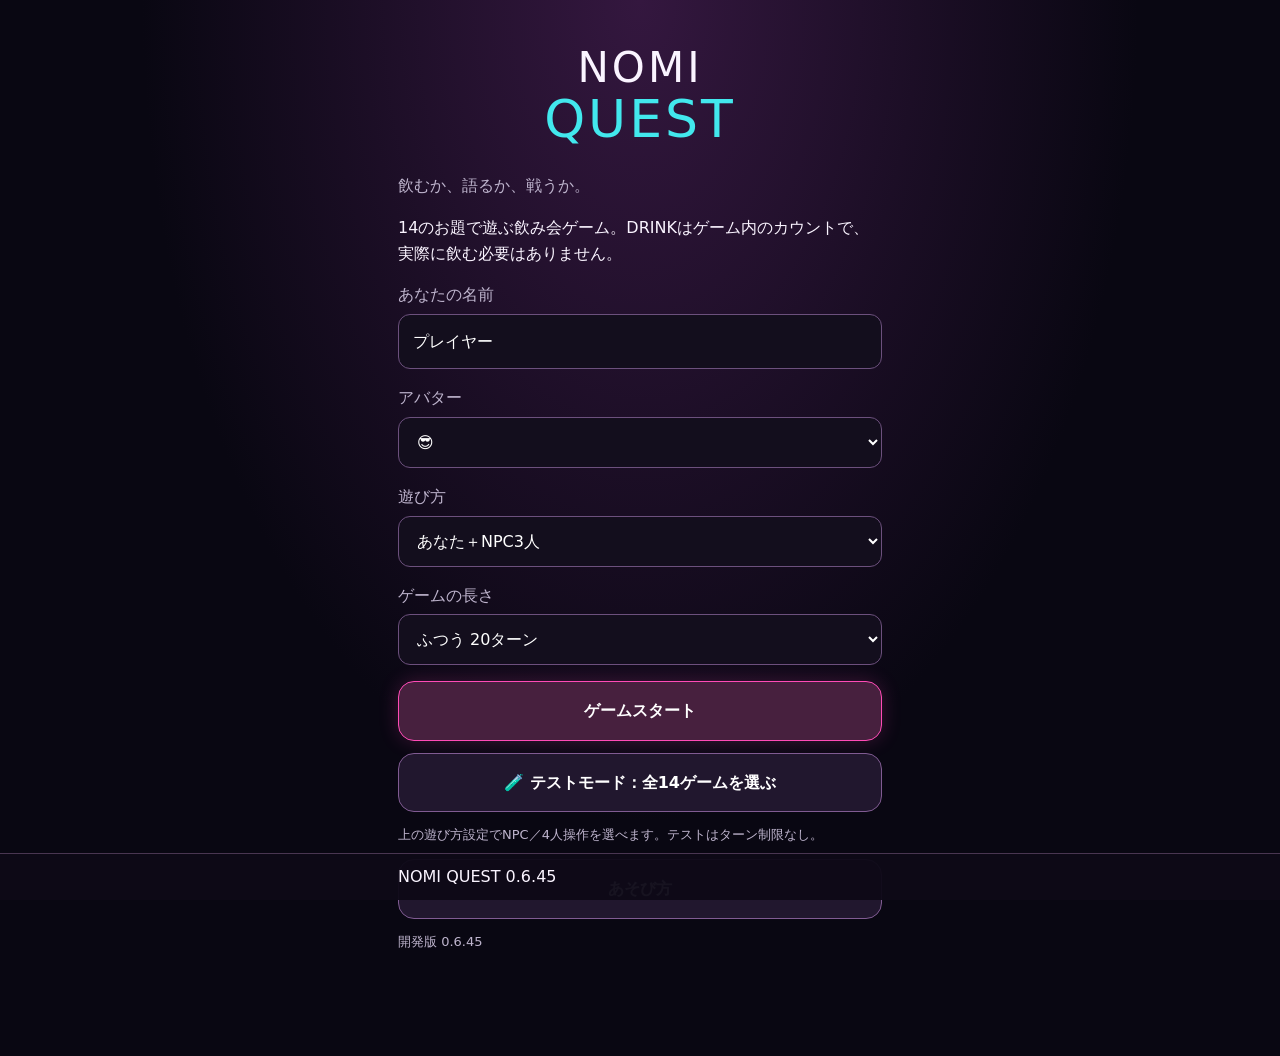
==== commit beea9867: "Publish verified v0.6.45 gesture game" ====
--- a/index.html
+++ b/index.html
@@ -1,4 +1,4 @@
-<!doctype html><html lang="ja"><head><meta charset="utf-8"><meta name="viewport" content="width=device-width, initial-scale=1, viewport-fit=cover"><title>NOMI QUEST 0.6.44</title><style>
+<!doctype html><html lang="ja"><head><meta charset="utf-8"><meta name="viewport" content="width=device-width, initial-scale=1, viewport-fit=cover"><title>NOMI QUEST 0.6.45</title><style>
 :root{color-scheme:dark;--pink:#ff4bb7;--cyan:#42e8ed;--muted:#beb4cd}*{box-sizing:border-box}body{margin:0;background:radial-gradient(ellipse at top,#34173f,#090712 55%);color:#faf4ff;font:16px/1.6 system-ui,sans-serif}main{max-width:520px;margin:auto;padding:20px 18px 90px}[hidden]{display:none!important}h1,h2{line-height:1.3;overflow-wrap:anywhere}h2{font-size:25px}p{overflow-wrap:anywhere}.logo{text-align:center;margin:25px 0;font-size:42px;letter-spacing:3px;line-height:1.1}.logo span{display:block;color:var(--cyan);font-size:52px}.eyebrow{color:var(--pink);font-size:12px;font-weight:800;letter-spacing:2px}.muted{color:var(--muted)}.btn{display:block;width:100%;padding:16px 12px;margin:12px 0;border:1px solid #805b92;border-radius:16px;background:#21172e;color:white;font:inherit;font-weight:750;touch-action:manipulation;cursor:pointer;overflow-wrap:anywhere}.btn:disabled{opacity:.4;cursor:wait}.primary{border-color:var(--pink);background:#47203e;box-shadow:0 0 20px #ff4bb733}.heart{font-size:42px;background:#831743;min-height:160px}.card{padding:22px;background:#1b1228;border:1px solid var(--pink);border-radius:22px;margin:20px 0}.draw{font-size:60px;min-height:230px;color:var(--cyan);border:2px solid var(--pink);background:linear-gradient(135deg,#361845,#0f1020)}label{display:block;margin:16px 0;color:var(--muted)}input,select,textarea{display:block;width:100%;padding:14px;font:inherit;color:white;background:#130e1d;border:1px solid #6c507d;border-radius:12px;margin-top:6px}textarea{min-height:110px;resize:vertical}.error{color:#ffb2c3;min-height:1em}.note{padding:10px;border-left:3px solid var(--cyan);background:#21192e}.stats{display:grid;grid-template-columns:1fr 1fr;gap:8px}.playerstat{border:1px solid #51425d;border-radius:12px;padding:10px;font-size:12px;min-width:0;overflow-wrap:anywhere}.playerstat b,.playerstat span{display:block}.toolbar{position:fixed;bottom:0;left:0;right:0;padding:10px 16px calc(10px + env(safe-area-inset-bottom));background:#0e0a17f5;border-top:1px solid #493651;z-index:10}.toolbar>div{max-width:484px;margin:auto;display:flex;align-items:center;justify-content:space-between;gap:12px}.toolbar button{background:#251a30;color:white;border:1px solid #66516f;border-radius:9px;padding:8px 14px;font:inherit}.vibeStage{display:grid;grid-template-columns:1fr 1fr;gap:12px}.vibeAvatar{font-size:22px;padding:18px 8px;background:#20172c;border-radius:12px;overflow-wrap:anywhere}.shiver{animation:shake .08s linear infinite}@keyframes shake{0%{transform:translateX(-5px)}100%{transform:translateX(5px)}}#help{line-height:1.85}#help h2{font-size:22px}#help ul,#help ol{padding-left:24px}.small{font-size:13px}
 .countdown{text-align:center;font-size:72px;font-weight:900;color:var(--cyan);text-shadow:0 0 22px #42e8ed88;animation:countpop .65s ease infinite}@keyframes countpop{from{transform:scale(1.2);opacity:.45}to{transform:scale(1);opacity:1}}
 
@@ -11,7 +11,7 @@
 .compact-secret{margin-top:28px;gap:6px}.compact-secret .playerstat{padding:8px;font-size:11px}.compact-secret .playerstat b{font-size:13px}
 .secret-result{margin:20px 0}.secret-reveal{padding:20px;border:1px solid var(--pink);border-radius:20px;background:#24142e;text-align:center}.secret-reveal>p{margin:0}.secret-person{font-size:28px;line-height:1.35;margin:10px 0 22px;overflow-wrap:anywhere}.secret-pair{display:grid;grid-template-columns:1fr 1fr;gap:10px}.secret-pair>div{min-width:0;padding:12px 8px;border-radius:12px;background:#110d1b}.secret-pair span,.secret-pair strong{display:block}.secret-pair strong{font-size:24px;line-height:1.4;margin-top:6px;overflow-wrap:anywhere}.result-heading{font-size:18px;margin:24px 0 10px}.secret-scores{display:grid;gap:8px}.secret-score{display:grid;grid-template-columns:minmax(0,1fr) auto;gap:4px 12px;padding:14px;border:1px solid #51425d;border-radius:14px;background:#171120}.secret-score b{grid-column:1 / -1;overflow-wrap:anywhere}.verdict{font-weight:750}.correct .verdict{color:#72ebe2}.incorrect .verdict{color:#ffb2c3}.drink-change{font-size:18px}.secret-score small{grid-column:1 / -1}.secret-details{margin-top:20px;border:1px solid #51425d;border-radius:14px;padding:0 14px}.secret-details summary{padding:16px 0;cursor:pointer;font-weight:750}.secret-detail{padding:12px 0;border-top:1px solid #51425d}.secret-detail p{margin:6px 0;overflow-wrap:anywhere}
 </style></head><body><main>
-<section id="home" class="screen"><div class="logo">NOMI<span>QUEST</span></div><p class="muted">飲むか、語るか、戦うか。</p><p>13のお題で遊ぶ飲み会ゲーム。DRINKはゲーム内のカウントで、実際に飲む必要はありません。</p><label>あなたの名前<input id="playerName" value="プレイヤー" maxlength="24" autocomplete="off"></label><label>アバター<select id="avatarSelect"><option>😎</option><option>🤠</option><option>👩‍🎤</option><option>🤓</option><option>🧙</option><option>🥸</option></select></label><label>遊び方<select id="modeSelect"><option id="npcOption" value="npc">あなた＋NPC3人</option><option value="local">4人で1台を順番に操作</option></select></label><label>ゲームの長さ<select id="turnSelect"><option value="10">サクッと 10ターン</option><option value="20" selected>ふつう 20ターン</option><option value="30">じっくり 30ターン</option><option value="999">エンドレス</option></select></label><button id="startButton" class="btn primary">ゲームスタート</button><button id="testStartButton" class="btn">🧪 テストモード：全13ゲームを選ぶ</button><p class="muted small">上の遊び方設定でNPC／4人操作を選べます。テストはターン制限なし。</p><button id="homeHelp" class="btn">あそび方</button><p id="version" class="muted small"></p></section>
+<section id="home" class="screen"><div class="logo">NOMI<span>QUEST</span></div><p class="muted">飲むか、語るか、戦うか。</p><p>14のお題で遊ぶ飲み会ゲーム。DRINKはゲーム内のカウントで、実際に飲む必要はありません。</p><label>あなたの名前<input id="playerName" value="プレイヤー" maxlength="24" autocomplete="off"></label><label>アバター<select id="avatarSelect"><option>😎</option><option>🤠</option><option>👩‍🎤</option><option>🤓</option><option>🧙</option><option>🥸</option></select></label><label>遊び方<select id="modeSelect"><option id="npcOption" value="npc">あなた＋NPC3人</option><option value="local">4人で1台を順番に操作</option></select></label><label>ゲームの長さ<select id="turnSelect"><option value="10">サクッと 10ターン</option><option value="20" selected>ふつう 20ターン</option><option value="30">じっくり 30ターン</option><option value="999">エンドレス</option></select></label><button id="startButton" class="btn primary">ゲームスタート</button><button id="testStartButton" class="btn">🧪 テストモード：全14ゲームを選ぶ</button><p class="muted small">上の遊び方設定でNPC／4人操作を選べます。テストはターン制限なし。</p><button id="homeHelp" class="btn">あそび方</button><p id="version" class="muted small"></p></section>
 <section id="welcome" class="screen" hidden><h2>初期お助けカード</h2><p id="welcomeItem" class="card"></p><p class="muted">全員に1枚ずつ。DRINKの対象になったとき、回避・軽減を選べます。</p><button id="welcomeNext" class="btn primary">TURN 1へ</button></section>
 <section id="turn" class="screen" hidden><p class="eyebrow">NEXT PLAYER</p><h2 id="turnTitle"></h2><h2 id="actorName"></h2><div id="npcCountdown" class="countdown" aria-live="polite" hidden></div><button id="drawButton" class="btn draw"><span class="deck-brand">NOMI QUEST</span><span class="deck-symbol">✦</span><span class="deck-label">タップしてカードを引く</span></button><div id="testMenu" hidden><h2>🧪 全ゲームをテスト</h2><p id="testProgress" class="note" aria-live="polite"></p><label>今回の当番<select id="testActorSelect"></select></label><p class="muted">選んだゲームを実際のルールで遊びます。DRINK・アイテムはテスト内で持ち越し。✓は最後まで遊んだゲームです。</p><div id="testCardButtons"></div></div></section>
 <section id="drawing" class="screen" hidden><h2 id="drawNotice">カード抽選中…</h2><div class="draw draw-animation" aria-hidden="true"><span class="deck-brand">NOMI QUEST</span><span class="deck-symbol">✦</span><span class="deck-label">カードを引いています…</span></div></section>
@@ -19,16 +19,16 @@
 <section id="play" class="screen" hidden><div id="playBox"></div></section>
 <section id="result" class="screen" hidden><p class="eyebrow">RESULT</p><h2 id="resultTitle"></h2><div id="resultLines" class="card"></div><button id="resultNext" class="btn primary">次へ →</button></section>
 <section id="end" class="screen" hidden><h2 id="endTitle"></h2><div id="endStats" class="card"></div><p id="endNote" class="muted"></p><button id="restartButton" class="btn primary">もう一度あそぶ</button><button id="endHome" class="btn">ホームへ</button><button id="endHelp" class="btn">あそび方</button></section>
-<section id="help" class="screen" hidden><button id="helpBack" class="btn">← 戻る</button><h1>NOMI QUEST あそび方</h1><p>開発版 0.6.44。あなた＋NPC3人、または4人で1台を順番に操作します。NPCは端末内で動くキャラクターで、通信や外部AIを使いません。</p><h2>進め方</h2><ol><li>ホームで名前・長さを選び、ゲームスタート。</li><li>初期カードを確認してTURN 1へ。今回のプレイヤーがカードを引きます。</li><li>このお題であそぶを押し、画面に沿って入力・タップ・予想します。</li><li>結果とアイテム効果を確認し、次へ。最後のターンで終了画面です。</li></ol><h2>テストモード</h2><p>ホームの「テストモード：全13ゲームを選ぶ」で開始。遊び方のNPC／4人操作設定が適用されます。初期お助けを確認して一覧へ進み、当番とゲームを選んで遊びます。王様も抽選を待たず選べます。終了まで遊んだゲームに✓が付き、結果から一覧へ戻って何度でも試せます。ターン制限なし、DRINK・アイテムはテスト内で持ち越し。終了→もう一度でリセット。テストの✓は動作・安定版の認定ではありません。</p><h2>変態を探せのお題</h2><p>13件をシャッフルし、同じセットで繰り返しません。全件出題後は通常の抽選対象から外れます。テストで選んだ場合は出題済みの案内のみ。新しいセット・もう一度あそぶでリセットします。途中中断したお題も出題済みです。</p><h2>カードのルール</h2><ul><li><b>変態を探せ</b>：お題をランダムに選び、4人が匿名投票。得票1位がDRINK 1。同率1位も対象。同じセット内ではお題を繰り返さない。</li><li><b>元恋人ファイル</b>：心に残った恋愛の場面を入力、または空欄で「話した！」を押して口頭で話す。聞いた後に判定し、誰か1人がOKでCLEAR。パス／OKなしはDRINK 1。</li><li><b>10秒ジャスト</b>：時計を見ずに10秒を狙ってSTOP。10秒から最も遠かった人がDRINK 1。同率は全員。</li><li><b>あなたのキスはどんな顔！？</b>：今回のプレイヤーがキス顔に挑戦。自己申告で完了。DRINK 1またはミッション回避アイテムでパス。</li><li><b>GO TO HEAVEN OR HELL</b>：相手を1人誘う。断られたら誘った人がDRINK 1、相手は罰なし。承諾ならルーレット：HEAVENは2人がお助け、HELLは2人がDRINK 2。NPCも承諾・拒否する。</li><li><b>充電マウント合戦！</b>：全員が充電残量（％）を入力したら、ルーレットでHIGH／LOWを決定。HIGHならいちばん多い人、LOWならいちばん少ない人がDRINK 1。同じ残量で並んだら全員対象。</li><li><b>誰だ、今ブルったの！？</b>：スマホをテーブルに置いてください。「置いた」を押して数秒待つと、ランダムに選ばれた1人がブルッ！ 選ばれた人だけDRINK 1。NPCはアバター、人間は対応端末の振動と名前表示で結果を確認します。</li><li><b>ドキドキしてんじゃねーよ！</b>：色ではなく形がハートのものをタップ。丸・三角・四角などのダミーと位置・色が毎回変化し、青いハートも正解。最速がお助け、最遅・失敗者がDRINK 1。早押し・違う形・3秒無反応は失敗。全員失敗ならお助けなし。</li><li><b>この中に一人だけ違う奴がいます</b>：一人だけ違うお題。全員がヒントを出し、自分も含めて違う人を1人選ぶ。各自の回答で判定し、正解はDRINKなし、不正解はDRINK 1。違う本人も自分を選べば正解。</li><li><b>多数派だと思った？</b>：秘密の二択に回答。多数派がDRINK 1。2対2なら全員DRINK 1。</li><li><b>お前ならそうすると思ったよ</b>：今回のプレイヤーがA/Bを秘密に選び、残り3人が予想。外した人がDRINK 1。</li><li><b>そのボタン、押して大丈夫？</b>：今回のプレイヤーが謎ボタンを1つ選ぶ。中身は回避・自分DRINK 1・全員DRINK 1。配置は毎回シャッフル。</li><li><b>👑 王様！</b>：王様が1〜2人とお題を指定。各自が完了、DRINK 2で拒否、ミッション回避アイテムでパスを選ぶ。</li></ul><h2>アイテム</h2><p>バリア：今回のDRINKを完全回避。天使の分け前：2杯以上を1杯へ。可愛いだけじゃダメですか？：ミッション・王様の指示をパス。それぞれ1回で消費。最大3枚、満杯なら新しいカードは獲得できません。NPCもアイテムを使います。</p><h2>計測と秘密のお題</h2><p>10秒ジャストはSTARTからSTOPまでを計測（30秒で打ち切り）。ハートは色ではなく形で見分けます。丸・三角・四角などのダミーと位置・色が毎回変わり、青いハートも正解。出る前のタップ・違う形・3秒無反応は失敗。失敗は最速報酬の対象外で、全員失敗なら報酬なし。1ms単位の表示と同じ値で同着を判定します。計測中にアプリを背景へ移すとその計測をやり直します。秘密のお題は見る→隠す→ヒントを提出し、お題の言葉をそのまま書かないでください。</p><h2>顔・会話・端末</h2><p>キス顔や王様の指示は完了を自己申告します。撮影はしません。恋愛トークは文章を入力するか、空欄で「話した！」を押して口頭で話せます。口頭の案内で話を聞いてから「判定へ進む」を押し、聞き手がOKか回答します。NPCの判定は仮想で、音声認識・録音はありません。充電残量は自己申告、NPCの値は仮想です。振動カードは「置いた」を押して3〜5秒後に1人を選び、名前とアバターで表示します。NPCのアバターが震え、人間の端末は対応環境で振動を試みます。4人で1台では共有端末と名前表示で代用し、振動非対応でも進行できます。複数スマホとの通信はありません。</p><h2>NPCの読み合い</h2><p>アキは行動派、レンは安心派、ユイは計画派。二択にはお題ごとの好みがあり、80%で好みを選びます。好みは固定ですが毎回同じ答えとは限りません。推理は公開された動き・ヒントと自分のお題だけを使い、正解の人物を直接参照しません。ヒントが曖昧なら推測になります。</p><h2>終了・保存</h2><p>DRINKは仮想カウント。実際の飲酒は不要です。勝者の採点はせず、終了画面に全員のカウントを表示します。もう一度あそぶは同じ設定で進行をリセット。下の終了で途中終了もできます。中断したターンのDRINK・アイテム変更は取り消し、完了したターンだけを数えます。エンドレスも終了ボタンで終われます。セーブはなく、再読み込みで初期状態へ戻ります。Android実機確認・安定版認定はまだです。</p></section>
+<section id="help" class="screen" hidden><button id="helpBack" class="btn">← 戻る</button><h1>NOMI QUEST あそび方</h1><p>開発版 0.6.45。あなた＋NPC3人、または4人で1台を順番に操作します。NPCは端末内で動くキャラクターで、通信や外部AIを使いません。</p><h2>進め方</h2><ol><li>ホームで名前・長さを選び、ゲームスタート。</li><li>初期カードを確認してTURN 1へ。今回のプレイヤーがカードを引きます。</li><li>このお題であそぶを押し、画面に沿って入力・タップ・予想します。</li><li>結果とアイテム効果を確認し、次へ。最後のターンで終了画面です。</li></ol><h2>テストモード</h2><p>ホームの「テストモード：全14ゲームを選ぶ」で開始。遊び方のNPC／4人操作設定が適用されます。初期お助けを確認して一覧へ進み、当番とゲームを選んで遊びます。王様も抽選を待たず選べます。終了まで遊んだゲームに✓が付き、結果から一覧へ戻って何度でも試せます。ターン制限なし、DRINK・アイテムはテスト内で持ち越し。終了→もう一度でリセット。テストの✓は動作・安定版の認定ではありません。</p><h2>変態を探せのお題</h2><p>13件をシャッフルし、同じセットで繰り返しません。全件出題後は通常の抽選対象から外れます。テストで選んだ場合は出題済みの案内のみ。新しいセット・もう一度あそぶでリセットします。途中中断したお題も出題済みです。</p><h2>カードのルール</h2><ul><li><b>変態を探せ</b>：お題をランダムに選び、4人が匿名投票。得票1位がDRINK 1。同率1位も対象。同じセット内ではお題を繰り返さない。</li><li><b>元恋人ファイル</b>：心に残った恋愛の場面を入力、または空欄で「話した！」を押して口頭で話す。聞いた後に判定し、誰か1人がOKでCLEAR。パス／OKなしはDRINK 1。</li><li><b>10秒ジャスト</b>：時計を見ずに10秒を狙ってSTOP。10秒から最も遠かった人がDRINK 1。同率は全員。</li><li><b>あなたのキスはどんな顔！？</b>：今回のプレイヤーがキス顔に挑戦。自己申告で完了。DRINK 1またはミッション回避アイテムでパス。</li><li><b>GO TO HEAVEN OR HELL</b>：相手を1人誘う。断られたら誘った人がDRINK 1、相手は罰なし。承諾ならルーレット：HEAVENは2人がお助け、HELLは2人がDRINK 2。NPCも承諾・拒否する。</li><li><b>充電マウント合戦！</b>：全員が充電残量（％）を入力したら、ルーレットでHIGH／LOWを決定。HIGHならいちばん多い人、LOWならいちばん少ない人がDRINK 1。同じ残量で並んだら全員対象。</li><li><b>誰だ、今ブルったの！？</b>：スマホをテーブルに置いてください。「置いた」を押して数秒待つと、ランダムに選ばれた1人がブルッ！ 選ばれた人だけDRINK 1。NPCはアバター、人間は対応端末の振動と名前表示で結果を確認します。</li><li><b>ドキドキしてんじゃねーよ！</b>：色ではなく形がハートのものをタップ。丸・三角・四角などのダミーと位置・色が毎回変化し、青いハートも正解。最速がお助け、最遅・失敗者がDRINK 1。早押し・違う形・3秒無反応は失敗。全員失敗ならお助けなし。</li><li><b>この中に一人だけ違う奴がいます</b>：一人だけ違うお題。全員がヒントを出し、自分も含めて違う人を1人選ぶ。各自の回答で判定し、正解はDRINKなし、不正解はDRINK 1。違う本人も自分を選べば正解。</li><li><b>多数派だと思った？</b>：秘密の二択に回答。多数派がDRINK 1。2対2なら全員DRINK 1。</li><li><b>お前ならそうすると思ったよ</b>：今回のプレイヤーがA/Bを秘密に選び、残り3人が予想。外した人がDRINK 1。</li><li><b>そのボタン、押して大丈夫？</b>：今回のプレイヤーが謎ボタンを1つ選ぶ。中身は回避・自分DRINK 1・全員DRINK 1。配置は毎回シャッフル。</li><li><b>👑 王様！</b>：王様が1〜2人とお題を指定。各自が完了、DRINK 2で拒否、ミッション回避アイテムでパスを選ぶ。</li><li><b>この中に一人だけ違う動きの奴がいます</b>：全員が秘密のお題を確認して隠す。未披露の人から完全ランダムに1人ずつ選び、ジェスチャーを披露。嘘・模倣OK。全員終了後に投票：自己指名も正解、正解は罰なし、不正解はDRINK 1。NPCは動きを短文で代用し、人間の演技は認識しません。</li></ul><h2>アイテム</h2><p>バリア：今回のDRINKを完全回避。天使の分け前：2杯以上を1杯へ。可愛いだけじゃダメですか？：ミッション・王様の指示をパス。それぞれ1回で消費。最大3枚、満杯なら新しいカードは獲得できません。NPCもアイテムを使います。</p><h2>計測と秘密のお題</h2><p>10秒ジャストはSTARTからSTOPまでを計測（30秒で打ち切り）。ハートは色ではなく形で見分けます。丸・三角・四角などのダミーと位置・色が毎回変わり、青いハートも正解。出る前のタップ・違う形・3秒無反応は失敗。失敗は最速報酬の対象外で、全員失敗なら報酬なし。1ms単位の表示と同じ値で同着を判定します。計測中にアプリを背景へ移すとその計測をやり直します。秘密のお題は見る→隠す→ヒントを提出し、お題の言葉をそのまま書かないでください。</p><h2>ジェスチャー版</h2><p>全員がお題を見る→覚えた・お題を隠す。未披露から完全ランダムに1人を選び、その人だけ演じます。人間は「披露した」、NPCは動きの代用文を見て「NPCの披露を確認した」。全員終了後に投票します。嘘・模倣もOK。カメラ・録画・動作認識なし。NPCは人間の演技を観察できず、NPC投票は仮想判定です。</p><h2>顔・会話・端末</h2><p>キス顔や王様の指示は完了を自己申告します。撮影はしません。恋愛トークは文章を入力するか、空欄で「話した！」を押して口頭で話せます。口頭の案内で話を聞いてから「判定へ進む」を押し、聞き手がOKか回答します。NPCの判定は仮想で、音声認識・録音はありません。充電残量は自己申告、NPCの値は仮想です。振動カードは「置いた」を押して3〜5秒後に1人を選び、名前とアバターで表示します。NPCのアバターが震え、人間の端末は対応環境で振動を試みます。4人で1台では共有端末と名前表示で代用し、振動非対応でも進行できます。複数スマホとの通信はありません。</p><h2>NPCの読み合い</h2><p>アキは行動派、レンは安心派、ユイは計画派。二択にはお題ごとの好みがあり、80%で好みを選びます。好みは固定ですが毎回同じ答えとは限りません。推理は公開された動き・ヒントと自分のお題だけを使い、正解の人物を直接参照しません。ヒントが曖昧なら推測になります。</p><h2>終了・保存</h2><p>DRINKは仮想カウント。実際の飲酒は不要です。勝者の採点はせず、終了画面に全員のカウントを表示します。もう一度あそぶは同じ設定で進行をリセット。下の終了で途中終了もできます。中断したターンのDRINK・アイテム変更は取り消し、完了したターンだけを数えます。エンドレスも終了ボタンで終われます。セーブはなく、再読み込みで初期状態へ戻ります。Android実機確認・安定版認定はまだです。</p></section>
 <div id="playersHud" class="stats"></div></main><footer class="toolbar"><div><span id="hud"></span><button id="quitButton" type="button">終了</button></div></footer><script>'use strict';
-const VERSION='0.6.44';
+const VERSION='0.6.45';
 const NPC_ENABLED=true;
 const $=id=>document.getElementById(id);
 const rand=()=>Math.random();
 const pick=a=>a[Math.floor(rand()*a.length)];
 const shuffle=a=>{a=a.slice();for(let i=a.length-1;i>0;i--){const j=Math.floor(rand()*(i+1));[a[i],a[j]]=[a[j],a[i]]}return a};
 const items={barrier:{icon:'🛡️',name:'バリア',desc:'今回のDRINKを完全回避。1回で消費。'},cute:{icon:'🥺',name:'可愛いだけじゃダメですか？',desc:'ミッション・王様の指示を1回パス。'},angel:{icon:'👼',name:'天使の分け前',desc:'今回のDRINKが2杯以上なら1杯に。1回で消費。'}};
-const catalog=[{"key":"vote","title":"変態を探せ","type":"VOTE","level":"NORMAL","rule":"お題をランダムに選び、4人が匿名投票。得票1位がDRINK 1。同率1位も対象。同じセット内ではお題を繰り返さない。"},{"key":"talk","title":"元恋人ファイル","type":"TALK","level":"NORMAL","rule":"心に残った恋愛の場面を入力、または空欄で「話した！」を押して口頭で話す。聞いた後に判定し、誰か1人がOKでCLEAR。パス／OKなしはDRINK 1。"},{"key":"ten","title":"10秒ジャスト","type":"GAME","level":"NORMAL","rule":"時計を見ずに10秒を狙ってSTOP。10秒から最も遠かった人がDRINK 1。同率は全員。"},{"key":"mission","title":"あなたのキスはどんな顔！？","type":"MISSION","level":"NORMAL","rule":"今回のプレイヤーがキス顔に挑戦。自己申告で完了。DRINK 1またはミッション回避アイテムでパス。"},{"key":"danger","title":"GO TO HEAVEN OR HELL","type":"DANGER","level":"DANGER","rule":"相手を1人誘う。断られたら誘った人がDRINK 1、相手は罰なし。承諾ならルーレット：HEAVENは2人がお助け、HELLは2人がDRINK 2。NPCも承諾・拒否する。"},{"key":"battery","title":"充電マウント合戦！","type":"SMART","level":"NORMAL","rule":"全員が充電残量（％）を入力したら、ルーレットでHIGH／LOWを決定。HIGHならいちばん多い人、LOWならいちばん少ない人がDRINK 1。同じ残量で並んだら全員対象。"},{"key":"vibration","title":"誰だ、今ブルったの！？","type":"SMART","level":"DANGER","rule":"スマホをテーブルに置いてください。「置いた」を押して数秒待つと、ランダムに選ばれた1人がブルッ！ 選ばれた人だけDRINK 1。NPCはアバター、人間は対応端末の振動と名前表示で結果を確認します。"},{"key":"reaction","title":"ドキドキしてんじゃねーよ！","type":"SMART","level":"NORMAL","rule":"色ではなく形がハートのものをタップ。丸・三角・四角などのダミーと位置・色が毎回変化し、青いハートも正解。最速がお助け、最遅・失敗者がDRINK 1。早押し・違う形・3秒無反応は失敗。全員失敗ならお助けなし。"},{"key":"secret","title":"この中に一人だけ違う奴がいます","type":"SECRET","level":"DANGER","rule":"一人だけ違うお題。全員がヒントを出し、自分も含めて違う人を1人選ぶ。各自の回答で判定し、正解はDRINKなし、不正解はDRINK 1。違う本人も自分を選べば正解。"},{"key":"majority","title":"多数派だと思った？","type":"VOTE","level":"NORMAL","rule":"秘密の二択に回答。多数派がDRINK 1。2対2なら全員DRINK 1。"},{"key":"mind","title":"お前ならそうすると思ったよ","type":"MIND","level":"NORMAL","rule":"今回のプレイヤーがA/Bを秘密に選び、残り3人が予想。外した人がDRINK 1。"},{"key":"buttons","title":"そのボタン、押して大丈夫？","type":"LUCK","level":"DANGER","rule":"今回のプレイヤーが謎ボタンを1つ選ぶ。中身は回避・自分DRINK 1・全員DRINK 1。配置は毎回シャッフル。"},{"key":"king","title":"👑 王様！","type":"SPECIAL","level":"SPECIAL","rule":"王様が1〜2人とお題を指定。各自が完了、DRINK 2で拒否、ミッション回避アイテムでパスを選ぶ。"}];
+const catalog=[{"key":"vote","title":"変態を探せ","type":"VOTE","level":"NORMAL","rule":"お題をランダムに選び、4人が匿名投票。得票1位がDRINK 1。同率1位も対象。同じセット内ではお題を繰り返さない。"},{"key":"talk","title":"元恋人ファイル","type":"TALK","level":"NORMAL","rule":"心に残った恋愛の場面を入力、または空欄で「話した！」を押して口頭で話す。聞いた後に判定し、誰か1人がOKでCLEAR。パス／OKなしはDRINK 1。"},{"key":"ten","title":"10秒ジャスト","type":"GAME","level":"NORMAL","rule":"時計を見ずに10秒を狙ってSTOP。10秒から最も遠かった人がDRINK 1。同率は全員。"},{"key":"mission","title":"あなたのキスはどんな顔！？","type":"MISSION","level":"NORMAL","rule":"今回のプレイヤーがキス顔に挑戦。自己申告で完了。DRINK 1またはミッション回避アイテムでパス。"},{"key":"danger","title":"GO TO HEAVEN OR HELL","type":"DANGER","level":"DANGER","rule":"相手を1人誘う。断られたら誘った人がDRINK 1、相手は罰なし。承諾ならルーレット：HEAVENは2人がお助け、HELLは2人がDRINK 2。NPCも承諾・拒否する。"},{"key":"battery","title":"充電マウント合戦！","type":"SMART","level":"NORMAL","rule":"全員が充電残量（％）を入力したら、ルーレットでHIGH／LOWを決定。HIGHならいちばん多い人、LOWならいちばん少ない人がDRINK 1。同じ残量で並んだら全員対象。"},{"key":"vibration","title":"誰だ、今ブルったの！？","type":"SMART","level":"DANGER","rule":"スマホをテーブルに置いてください。「置いた」を押して数秒待つと、ランダムに選ばれた1人がブルッ！ 選ばれた人だけDRINK 1。NPCはアバター、人間は対応端末の振動と名前表示で結果を確認します。"},{"key":"reaction","title":"ドキドキしてんじゃねーよ！","type":"SMART","level":"NORMAL","rule":"色ではなく形がハートのものをタップ。丸・三角・四角などのダミーと位置・色が毎回変化し、青いハートも正解。最速がお助け、最遅・失敗者がDRINK 1。早押し・違う形・3秒無反応は失敗。全員失敗ならお助けなし。"},{"key":"secret","title":"この中に一人だけ違う奴がいます","type":"SECRET","level":"DANGER","rule":"一人だけ違うお題。全員がヒントを出し、自分も含めて違う人を1人選ぶ。各自の回答で判定し、正解はDRINKなし、不正解はDRINK 1。違う本人も自分を選べば正解。"},{"key":"majority","title":"多数派だと思った？","type":"VOTE","level":"NORMAL","rule":"秘密の二択に回答。多数派がDRINK 1。2対2なら全員DRINK 1。"},{"key":"mind","title":"お前ならそうすると思ったよ","type":"MIND","level":"NORMAL","rule":"今回のプレイヤーがA/Bを秘密に選び、残り3人が予想。外した人がDRINK 1。"},{"key":"buttons","title":"そのボタン、押して大丈夫？","type":"LUCK","level":"DANGER","rule":"今回のプレイヤーが謎ボタンを1つ選ぶ。中身は回避・自分DRINK 1・全員DRINK 1。配置は毎回シャッフル。"},{"key":"king","title":"👑 王様！","type":"SPECIAL","level":"SPECIAL","rule":"王様が1〜2人とお題を指定。各自が完了、DRINK 2で拒否、ミッション回避アイテムでパスを選ぶ。"},{"key":"gesture","title":"この中に一人だけ違う動きの奴がいます","type":"GESTURE","level":"DANGER","rule":"全員が秘密のお題を確認して隠す。未披露の人から完全ランダムに1人ずつ選び、ジェスチャーを披露。嘘・模倣OK。全員終了後に投票：自己指名も正解、正解は罰なし、不正解はDRINK 1。NPCは動きを短文で代用し、人間の演技は認識しません。"}];
 const handlers={};
 let timers=new Set(),epoch=0,panelVersion=0;
 let S={phase:'home',players:[],turn:0,max:20,actor:0,card:null,ctx:{},history:[],mode:'npc',pending:[],summary:[],committed:false,helpFrom:'home',roundSnapshot:null,mindDeck:[],voteDeck:null,runId:0,testMode:false,testSeen:[]};
@@ -48,7 +48,7 @@
 function ids(){return S.players.map(p=>p.id)}
 function other(id){return ids().filter(n=>n!==id)}
 function newPlayers(){const n=$('playerName').value.trim().slice(0,24)||'プレイヤー';$('playerName').value=n;return [{id:0,name:n,avatar:$('avatarSelect').value,npc:false,drinks:0,items:[]},...['アキ','レン','ユイ'].map((n,i)=>({id:i+1,name:n,avatar:['😎','🤠','👩‍🎤'][i],npc:S.mode==='npc',drinks:0,items:[]}))]}
-function renderHud(){if(!$('hud'))return;$('quitButton').hidden=!S.players.length||['home','help','end'].includes(S.phase);$('hud').textContent=S.testMode?'🧪 TEST '+S.testSeen.length+'/'+catalog.length+' ｜ '+S.turn+'回目':S.turn?'TURN '+S.turn+' / '+(S.max===999?'∞':S.max):'NOMI QUEST '+VERSION;const box=$('playersHud');box.replaceChildren();const compact=S.card?.key==='secret'&&['play','result'].includes(S.phase);box.className=compact?'stats compact-secret':'stats';S.players.forEach(p=>{const e=element('div',undefined,'playerstat');e.appendChild(element('b',p.avatar+' '+(compact?name(p.id):tag(p.id))));e.appendChild(element('span','DRINK '+p.drinks+' ｜ ITEM '+p.items.length+'/3'));if(p.npc&&!compact)e.appendChild(element('small',npcPersonality[p.id].label));box.appendChild(e)})}
+function renderHud(){if(!$('hud'))return;$('quitButton').hidden=!S.players.length||['home','help','end'].includes(S.phase);$('hud').textContent=S.testMode?'🧪 TEST '+S.testSeen.length+'/'+catalog.length+' ｜ '+S.turn+'回目':S.turn?'TURN '+S.turn+' / '+(S.max===999?'∞':S.max):'NOMI QUEST '+VERSION;const box=$('playersHud');box.replaceChildren();const compact=['secret','gesture'].includes(S.card?.key)&&['play','result'].includes(S.phase);box.className=compact?'stats compact-secret':'stats';S.players.forEach(p=>{const e=element('div',undefined,'playerstat');e.appendChild(element('b',p.avatar+' '+(compact?name(p.id):tag(p.id))));e.appendChild(element('span','DRINK '+p.drinks+' ｜ ITEM '+p.items.length+'/3'));if(p.npc&&!compact)e.appendChild(element('small',npcPersonality[p.id].label));box.appendChild(e)})}
 function startSession(testMode=false){S.testMode=testMode===true;S.testSeen=[];S.runId++;cancelTimers();S.max=S.testMode?999:Number($('turnSelect').value);S.mode=NPC_ENABLED?$('modeSelect').value:'local';S.players=newPlayers();S.turn=0;S.actor=0;S.card=null;S.ctx={};S.history=[];S.mindDeck=[];S.voteDeck=null;S.pending=[];S.summary=[];S.committed=false;S.players.forEach(p=>p.items.push(pick(Object.keys(items))));S.roundSnapshot=S.players.map(p=>({...p,items:p.items.slice()}));$('welcomeItem').textContent=S.players[0].items.map(k=>items[k].icon+' '+items[k].name+'：'+items[k].desc).join('');$('welcomeNext').textContent=S.testMode?'テスト開始':'TURN 1へ';$('resultNext').textContent=S.testMode?'ゲーム一覧へ':'次へ →';display('welcome')}
 function nextTurn(){if(!['welcome','result'].includes(S.phase))return;S.runId++;cancelTimers();if(S.max!==999&&S.turn>=S.max){finishSession();return}S.turn++;S.roundSnapshot=S.players.map(p=>({...p,items:p.items.slice()}));S.actor=S.testMode?0:pick(ids());S.card=null;S.ctx={};S.committed=false;$('actorName').textContent=S.players[S.actor].avatar+' '+tag(S.actor);$('turnTitle').textContent='TURN '+S.turn;display('turn');$('testMenu').hidden=!S.testMode;$('drawButton').hidden=S.testMode;$('actorName').hidden=S.testMode;if(S.testMode){$('npcCountdown').hidden=true;renderTestMenu();return}const npc=S.players[S.actor].npc;$('drawButton').disabled=npc;$('npcCountdown').hidden=!npc;if(npc){let count=3;const countdown=()=>{if(S.phase!=='turn')return;if(count===0){$('npcCountdown').hidden=true;drawCard();return}$('npcCountdown').textContent=String(count--);later(countdown,1000)};countdown()}}
 function renderTestMenu(){
@@ -62,9 +62,9 @@
 function award(id){const p=S.players[id];if(p.items.length>=3){S.summary.push(tag(id)+'：アイテム満杯のため獲得なし');return}const k=pick(Object.keys(items));p.items.push(k);S.summary.push(tag(id)+'：'+items[k].icon+' '+items[k].name+'を獲得')}
 function settle(lines,drinks=[],gains=[]){if(S.committed)return;S.committed=true;S.summary=lines.slice();S.pending=drinks.map(d=>({id:d.id,amount:d.amount}));gains.forEach(award);processDrink()}
 function processDrink(){if(!S.pending.length){showResult();return}const effect=S.pending.shift(),p=S.players[effect.id];let applied=false;const usable=p.items.filter(k=>k==='barrier'||(k==='angel'&&effect.amount>=2));function apply(k){if(applied||S.phase!=='play')return;applied=true;let amount=effect.amount;if(k){const at=p.items.indexOf(k);if(at>=0){p.items.splice(at,1);amount=k==='barrier'?0:1;S.summary.push(tag(p.id)+'：'+items[k].name+'を使用')}}p.drinks+=amount;S.summary.push(tag(p.id)+'：DRINK +'+amount+'（合計 '+p.drinks+'）');renderHud();processDrink()}if(!usable.length){apply(null);return}if(p.npc){apply(usable.includes('angel')&&effect.amount>=2?'angel':'barrier');return}const box=panel(tag(p.id)+'：DRINK '+effect.amount,'アイテムで回避・軽減できます。使わずに進むこともできます。');[...new Set(usable)].forEach(k=>button(box,items[k].icon+' '+items[k].name+'を使う',()=>apply(k)));button(box,'使わずに受ける',()=>apply(null))}
-function showResult(){cancelTimers();$('resultTitle').textContent=S.card.title;const box=$('resultLines');box.replaceChildren();box.className=S.card.key==='secret'&&S.ctx.secretResult?'secret-result':'card';if(S.card.key==='secret'&&S.ctx.secretResult)renderSecretResult(box);else S.summary.forEach(line=>box.appendChild(element('p',line)));S.history.push({turn:S.turn,card:S.card.key,lines:S.summary.slice()});if(S.testMode&&!S.testSeen.includes(S.card.key))S.testSeen.push(S.card.key);display('result')}
+function showResult(){cancelTimers();$('resultTitle').textContent=S.card.title;const box=$('resultLines');box.replaceChildren();box.className=['secret','gesture'].includes(S.card.key)&&S.ctx.secretResult?'secret-result':'card';if(['secret','gesture'].includes(S.card.key)&&S.ctx.secretResult)renderSecretResult(box);else S.summary.forEach(line=>box.appendChild(element('p',line)));S.history.push({turn:S.turn,card:S.card.key,lines:S.summary.slice()});if(S.testMode&&!S.testSeen.includes(S.card.key))S.testSeen.push(S.card.key);display('result')}
 function renderSecretResult(box){
- const {pair,odd,clues,answers}=S.ctx.secretResult;
+ const {pair,odd,clues,answers,gesture,order}=S.ctx.secretResult;
  const reveal=element('div',undefined,'secret-reveal');
  reveal.appendChild(element('p','違うお題だったのは','muted'));
  reveal.appendChild(element('h3',S.players[odd].avatar+' '+name(odd),'secret-person'));
@@ -75,8 +75,9 @@
  const results=element('div',undefined,'secret-scores');
  ids().forEach(id=>{const p=S.players[id],correct=answers[id]===odd,before=S.roundSnapshot?.[id],delta=p.drinks-(before?.drinks??p.drinks);const row=element('div',undefined,'secret-score '+(correct?'correct':'incorrect'));row.appendChild(element('b',p.avatar+' '+name(id)));row.appendChild(element('span',correct?'✓ 正解':'✕ 不正解','verdict'));row.appendChild(element('strong','DRINK ＋'+delta,'drink-change'));if(!correct&&delta===0&&before?.items.includes('barrier')&&!p.items.includes('barrier'))row.appendChild(element('small','バリアで回避','muted'));results.appendChild(row)});
  box.appendChild(results);
- const details=element('details',undefined,'secret-details');details.appendChild(element('summary','ヒント・回答の詳細を見る'));
- ids().forEach(id=>{const e=element('div',undefined,'secret-detail');e.appendChild(element('b',name(id)));e.appendChild(element('p','ヒント：'+clues[id]));e.appendChild(element('p','指名：'+name(answers[id])));details.appendChild(e)});
+ const details=element('details',undefined,'secret-details');details.appendChild(element('summary',gesture?'披露順・投票の詳細を見る':'ヒント・回答の詳細を見る'));
+ if(gesture)details.appendChild(element('p','披露順：'+order.map(name).join(' → '),'small muted'));
+ ids().forEach(id=>{const e=element('div',undefined,'secret-detail');e.appendChild(element('b',name(id)));e.appendChild(element('p',(gesture?'ジェスチャー：':'ヒント：')+clues[id]));e.appendChild(element('p','指名：'+name(answers[id])));details.appendChild(e)});
  details.appendChild(element('p','自分を指名しても正解。正解はDRINKなし、不正解は＋1（アイテム使用前）。','small muted'));box.appendChild(details);
 }
 function finishSession(){S.runId++;cancelTimers();$('endTitle').textContent=S.history.length+'ターン完了！';const box=$('endStats');box.replaceChildren();S.players.forEach(p=>box.appendChild(element('p',p.avatar+' '+tag(p.id)+'：DRINK '+p.drinks+' ／ アイテム '+p.items.length+'枚')));$('endNote').textContent='DRINKはゲーム内のカウントです。得点による勝敗はありません。';display('end')}
@@ -151,6 +152,21 @@
 function npcTalk(id){return pick(['帰り道に一緒に見た夕焼けが、今も印象に残っている。','好きな人と初めて出かけた日は、緊張して道を間違えた。','何でもない日に「ありがとう」と言われたのがうれしかった。'])}
 function npcClue(id,options){return pick(options)}
 
+// Abstract text substitutes for NPC movement. Human performances are not sensed.
+const gestureDescriptions={"バナナを食べる": "片手を口元へ寄せ、食べる仕草", "フェラ": "口元で手をゆっくり動かす", "変身する": "両腕を広げて決めポーズ", "変態": "大げさな表情で独特なポーズ", "アイスキャンディーを舐める": "口元に手を近づけ、冷たそうな顔", "クンニ": "顔を少し傾けて繰り返し動かす", "お風呂に入る": "ゆったり座ってくつろぐ仕草", "身体にオイルを塗る": "腕や肩を手でなでる仕草", "冬を体で表現する": "腕を抱え、寒そうに震える", "水風呂に入る": "入るのをためらい、冷たそうに跳ねる", "ブラを外す": "背中へ手を回してから腕を下ろす", "ブラを着ける": "背中へ手を回してから服を整える", "フラフープ": "腰を円を描くように回す", "バックで挿入": "腰を前後に動かす", "パンツを履く": "足元へ手を伸ばして一気に引き上げる", "ストッキングを履く": "片足ずつ手を添えてゆっくり引き上げる", "マンガを読む": "本を開き、ページをめくる仕草", "エロ本を読む": "本をのぞき、周囲を気にする仕草", "辛い": "口を開け、手であおぐ仕草", "苦い": "顔をしかめ、口をすぼめる仕草"};
+function npcGesture(ownWord,observations){
+ const own=gestureDescriptions[ownWord],seen=observations.filter(o=>o.kind==='npc'),counts={};seen.forEach(o=>counts[o.text]=(counts[o.text]||0)+1);
+ const majority=Object.entries(counts).sort((a,b)=>b[1]-a[1])[0];
+ // A late performer may blend into an observed performance; no adjudicator answer.
+ return majority&&majority[0]!==own&&rand()<0.5?majority[0]:own;
+}
+function npcGestureGuess(id,ownWord,observations,options){
+ const visible=observations.map(o=>({id:o.id,text:o.id===id?gestureDescriptions[ownWord]:o.kind==='npc'?o.text:null})).filter(o=>o.text);
+ const counts={};visible.forEach(o=>counts[o.text]=(counts[o.text]||0)+1);
+ const majority=Object.keys(counts).filter(t=>counts[t]>=2),suspects=majority.length===1?visible.filter(o=>o.text!==majority[0]).map(o=>o.id):[];
+ return suspects.length===1&&rand()<npcProfiles[id].insight?suspects[0]:pick(options);
+}
+
 const votePrompts=["エロそうな人は？", "エッチが上手そうな人は？", "むっつりスケベは誰？", "電マ使ってそうな人は？", "ウーマナイザー使ってそうな人は？", "同人誌好きそうな人は？", "今夜ホテルへ行きたいと思ってそうな人は？", "パンツの臭いをこっそり嗅いでそうな人は？", "浮気をしそうな人は？", "複数プレイが好きそうな人は？", "NTR（ネトラレ）が好きそうな人は？", "ハメ撮りが好きそうな人は？", "舐めるの好きそうな人は？"];
 function nextVotePrompt(){if(S.voteDeck===null)S.voteDeck=shuffle(votePrompts);return S.voteDeck.pop()??null}
 const binaryPrompts=[['海派','山派'],['朝型','夜型'],['甘いもの','しょっぱいもの'],['旅行したい','家でゆっくり'],['犬派','猫派'],['計画して動く','気分で動く']];
@@ -299,6 +315,50 @@
 
 const mindPrompts=[["休日は予定を詰める", "休日は何も決めない"], ["初めての店を開拓", "いつもの店で安心"], ["旅行は温泉", "旅行はテーマパーク"], ["旅先で早起き", "旅先で朝寝坊"], ["写真をたくさん撮る", "目で見て楽しむ"], ["待ち合わせは早めに着く", "時間ぴったりに着く"], ["買う前に比較する", "直感で買う"], ["好きな曲をリピート", "新しい曲を探す"], ["映画は大画面で", "映画は家でくつろいで"], ["遊園地は絶叫系", "遊園地は観覧車"], ["焼肉はごはんと一緒", "焼肉は肉だけを楽しむ"], ["最後の一口は好きなもの", "好きなものから先に食べる"], ["ラーメンはこってり", "ラーメンはあっさり"], ["朝食はパン", "朝食はごはん"], ["鍋の締めはうどん", "鍋の締めは雑炊"], ["ピザは薄い生地", "ピザは厚い生地"], ["かき氷はフルーツ味", "かき氷はミルク味"], ["目玉焼きはしょうゆ", "目玉焼きはソース"], ["ポテトは細いタイプ", "ポテトは太いタイプ"], ["旅行のお土産は食べ物", "旅行のお土産は記念品"], ["サプライズをしたい", "事前に相談したい"], ["誘われたらすぐ返事", "予定を見てから返事"], ["友達と会うなら大人数", "友達と会うなら少人数"], ["会話は聞くのが好き", "会話は話すのが好き"], ["ゲームは協力プレイ", "ゲームは対戦プレイ"], ["勝負は慎重に進める", "勝負は大胆に攻める"], ["超能力なら空を飛ぶ", "超能力なら瞬間移動"], ["1日だけなら未来へ", "1日だけなら過去へ"], ["宝くじが当たったら旅行", "宝くじが当たったら貯金"], ["無人島に持つならナイフ", "無人島に持つなら鍋"], ["住むなら都会", "住むなら静かな町"], ["部屋はすっきり派", "部屋は好きなものでいっぱい"], ["服は着心地優先", "服は見た目優先"], ["雨の日は外へ出る", "雨の日は家で過ごす"], ["海で過ごすなら泳ぐ", "海で過ごすなら砂浜で休む"], ["山で過ごすなら登る", "山で過ごすならキャンプ"], ["一週間休めたら遠出", "一週間休めたら地元で休む"], ["新しい趣味は道具から", "新しい趣味はまず体験"], ["本を読むなら紙", "本を読むなら電子"], ["自由時間は運動", "自由時間は創作"]];
 function nextMindPrompt(){if(!S.mindDeck.length)S.mindDeck=shuffle(mindPrompts);return S.mindDeck.pop()}
+
+// Approved gesture-card labels; separate from the written secret-card pairs.
+const gesturePairs=[
+ {
+  "common": "バナナを食べる",
+  "odd": "フェラ"
+ },
+ {
+  "common": "変身する",
+  "odd": "変態"
+ },
+ {
+  "common": "アイスキャンディーを舐める",
+  "odd": "クンニ"
+ },
+ {
+  "common": "お風呂に入る",
+  "odd": "身体にオイルを塗る"
+ },
+ {
+  "common": "冬を体で表現する",
+  "odd": "水風呂に入る"
+ },
+ {
+  "common": "ブラを外す",
+  "odd": "ブラを着ける"
+ },
+ {
+  "common": "フラフープ",
+  "odd": "バックで挿入"
+ },
+ {
+  "common": "パンツを履く",
+  "odd": "ストッキングを履く"
+ },
+ {
+  "common": "マンガを読む",
+  "odd": "エロ本を読む"
+ },
+ {
+  "common": "辛い",
+  "odd": "苦い"
+ }
+];
 
 handlers.vote=()=>{const prompt=S.card&&S.card.key==='vote'&&S.card.prompt!==undefined?S.card.prompt:nextVotePrompt();if(!prompt){settle(['変態を探せ：このセットのお題は全13件出題済みです。','新しいセットで再開すると、お題がリセットされます。']);return}collect('vote',ids(),(id,done)=>{const box=panel(tag(id)+'：変態を探せ',prompt+' 匿名で1人を選びます。');choices(box,ids().map(n=>({label:tag(n),value:n})),done)},id=>npcTarget(id,ids()),a=>{const counts=ids().map(id=>Object.values(a).filter(v=>v===id).length);const max=Math.max(...counts);const winners=ids().filter(id=>counts[id]===max);settle(['今回のお題：'+prompt,...ids().map(id=>tag(id)+'：'+counts[id]+'票')].concat('得票1位：'+winners.map(tag).join('・')),drinkEffects(winners))})};
 handlers.talk=()=>{actorInput('元恋人ファイル',(id,done)=>{const box=panel(tag(id)+'：元恋人ファイル','心に残った恋愛の場面を、一言でもOK。文章を入力するか、口頭で話せます。');const text=input(box,'あなたの話',{type:'textarea',maxLength:240,placeholder:'口頭で話す場合は、入力せずそのまま「話した！」ボタンを押してください。'});button(box,'話した！',()=>done(text.value.trim()));button(box,'今回はパス（DRINK 1）',()=>done(null))},id=>npcTalk(id),story=>{
@@ -348,5 +408,14 @@
 handlers.mind=()=>{const prompt=nextMindPrompt();actorInput('本人の二択',(id,done)=>{const box=panel(tag(id)+'：あなたならどっち？','答えは予想が終わるまで秘密。');choices(box,[{label:'A：'+prompt[0],value:'A'},{label:'B：'+prompt[1],value:'B'}],done)},id=>npcBinary(id,prompt),answer=>{collect('predict',other(S.actor),(id,done)=>{const box=panel(tag(id)+'：'+tag(S.actor)+'の答えを予想','本人の選択はまだ秘密です。');choices(box,[{label:'A：'+prompt[0],value:'A'},{label:'B：'+prompt[1],value:'B'}],done)},id=>npcPredict(id,S.actor,prompt),a=>{const losers=other(S.actor).filter(id=>a[id]!==answer);settle(['A：'+prompt[0]+' / B：'+prompt[1],tag(S.actor)+'の答え：'+answer,...numberRows(a),'外した人：'+(losers.length?losers.map(tag).join('・'):'なし')],drinkEffects(losers))})})};
 handlers.buttons=()=>{const outcomes=shuffle(['avoid','one','all']);actorInput('謎ボタン',(id,done)=>{const box=panel(tag(id)+'：そのボタン、押して大丈夫？','3つの中身は「回避／自分1杯／全員1杯」。押すまで秘密。');choices(box,[0,1,2].map(n=>({label:'❔ ボタン '+(n+1),value:n})),done)},id=>Math.floor(rand()*3),selected=>{const outcome=outcomes[selected];settle([tag(S.actor)+'：ボタン '+(selected+1),outcome==='avoid'?'✨ 回避！':outcome==='one'?'🍺 自分がDRINK 1':'🍺 全員がDRINK 1'],outcome==='avoid'?[]:drinkEffects(outcome==='one'?[S.actor]:ids()))})};
 handlers.king=()=>{actorInput('王様の指定',(id,done)=>{const box=panel(tag(id)+'：王様！','最大2人へお題を指定。指定された人は2杯で拒否できます。');const command=input(box,'お題',{value:'10秒だけ主役になってポーズ',maxLength:120});const picks=new Set(),err=feedback(box);other(id).forEach(n=>{const b=button(box,'□ '+tag(n),()=>{if(picks.has(n))picks.delete(n);else if(picks.size<2)picks.add(n);else{err.textContent='指定は最大2人です';return}b.textContent=(picks.has(n)?'☑ ':'□ ')+tag(n);err.textContent=''})});button(box,'このお題で指名',()=>{if(!command.value.trim()||!picks.size){err.textContent='お題と、1〜2人の指定が必要です';return}done({command:command.value.trim(),targets:[...picks]})})},id=>({command:pick(['10秒だけ主役になってポーズ','みんなにひとこと褒め言葉','全力で拍手をもらおう']),targets:shuffle(other(id)).slice(0,rand()<0.5?1:2)}),order=>{collect('kingMission',order.targets,(id,done)=>{const box=panel(tag(id)+'：王様からのお題',order.command+'（拒否はDRINK 2）');missionChoices(id,box,done)},npcMission,a=>{const losers=order.targets.filter(id=>a[id]==='pass');settle(['王様：'+tag(S.actor),'お題：'+order.command,...order.targets.map(id=>tag(id)+'：'+(a[id]==='done'?'完了！':a[id]==='cute'?'お助けでパス':'拒否：DRINK 2'))],drinkEffects(losers,2))})})};
+handlers.gesture=()=>{
+ const pair=pick(gesturePairs),odd=pick(ids()),remaining=ids(),performances=[];S.ctx.odd=odd;S.ctx.gesture={remaining,performances};
+ const wordFor=id=>id===odd?pair.odd:pair.common;
+ function log(box){if(!performances.length)return;const d=element('details',undefined,'secret-details');d.appendChild(element('summary','ここまでの披露を見る'));performances.forEach((o,i)=>note(d,(i+1)+'番：'+name(o.id)+' — '+o.text));box.appendChild(d)}
+ function ready(){if(S.phase!=='play')return;if(!remaining.length){const box=panel('全員の披露が終わりました','違うお題の人を、自分も含めて1人選びます。');button(box,'投票へ',vote,'btn primary');log(box);return}const box=panel('次は誰のジェスチャー？',performances.length+' / '+ids().length+'人が披露済み。未披露の人から完全ランダムで選びます。');button(box,'次の人を抽選',perform,'btn primary');log(box)}
+ function perform(){const id=pick(remaining);remaining.splice(remaining.indexOf(id),1);const npc=S.players[id].npc;const box=panel((performances.length+1)+'番目：'+name(id),'この人だけジェスチャーを披露。嘘や、前の人に似せた演技もOK！');box.appendChild(element('div',S.players[id].avatar+' '+name(id),'secret-word'));let text='会場でジェスチャーを披露（動作認識なし）';if(npc){text=npcGesture(wordFor(id),performances);note(box,'NPCの動き（文章で代用）：'+text)}button(box,npc?'NPCの披露を確認した':'披露した',()=>{performances.push({id,kind:npc?'npc':'live',text});ready()},'btn primary');log(box)}
+ function vote(){collect('gestureVote',ids(),(id,done)=>{const box=panel(name(id)+'：違うお題は誰？','正解はDRINKなし、不正解は＋1。自分を選んでも正解。投票内容は結果まで秘密。');log(box);choices(box,ids().map(n=>({label:tag(n),value:n})),done)},id=>npcGestureGuess(id,wordFor(id),performances,ids()),answers=>{const clues=Object.fromEntries(performances.map(o=>[o.id,o.text]));S.ctx.secretResult={pair,odd,clues,answers,gesture:true,order:performances.map(o=>o.id)};settle(['共通のお題：'+pair.common+' ／ 別のお題：'+pair.odd,'違った人：'+tag(odd),'披露順：'+performances.map(o=>tag(o.id)).join(' → '),...ids().map(id=>tag(id)+'の回答：'+tag(answers[id])+' → '+(answers[id]===odd?'正解・DRINKなし':'不正解・DRINK +1'))],drinkEffects(ids().filter(id=>answers[id]!==odd)),[])})}
+ collect('gesturePrepare',ids(),(id,done)=>{const box=panel(name(id)+'：秘密のお題を確認','自分だけで確認してください。全員の確認後に披露順を抽選します。');button(box,'お題を見る',()=>{const view=panel(name(id)+'のお題','覚えたら隠して、次の人に端末を渡してください。');view.appendChild(element('div',wordFor(id),'secret-word'));button(view,'覚えた・お題を隠す',()=>done(true),'btn primary')})},()=>true,ready)
+};
 initialUI();
 </script></body></html>
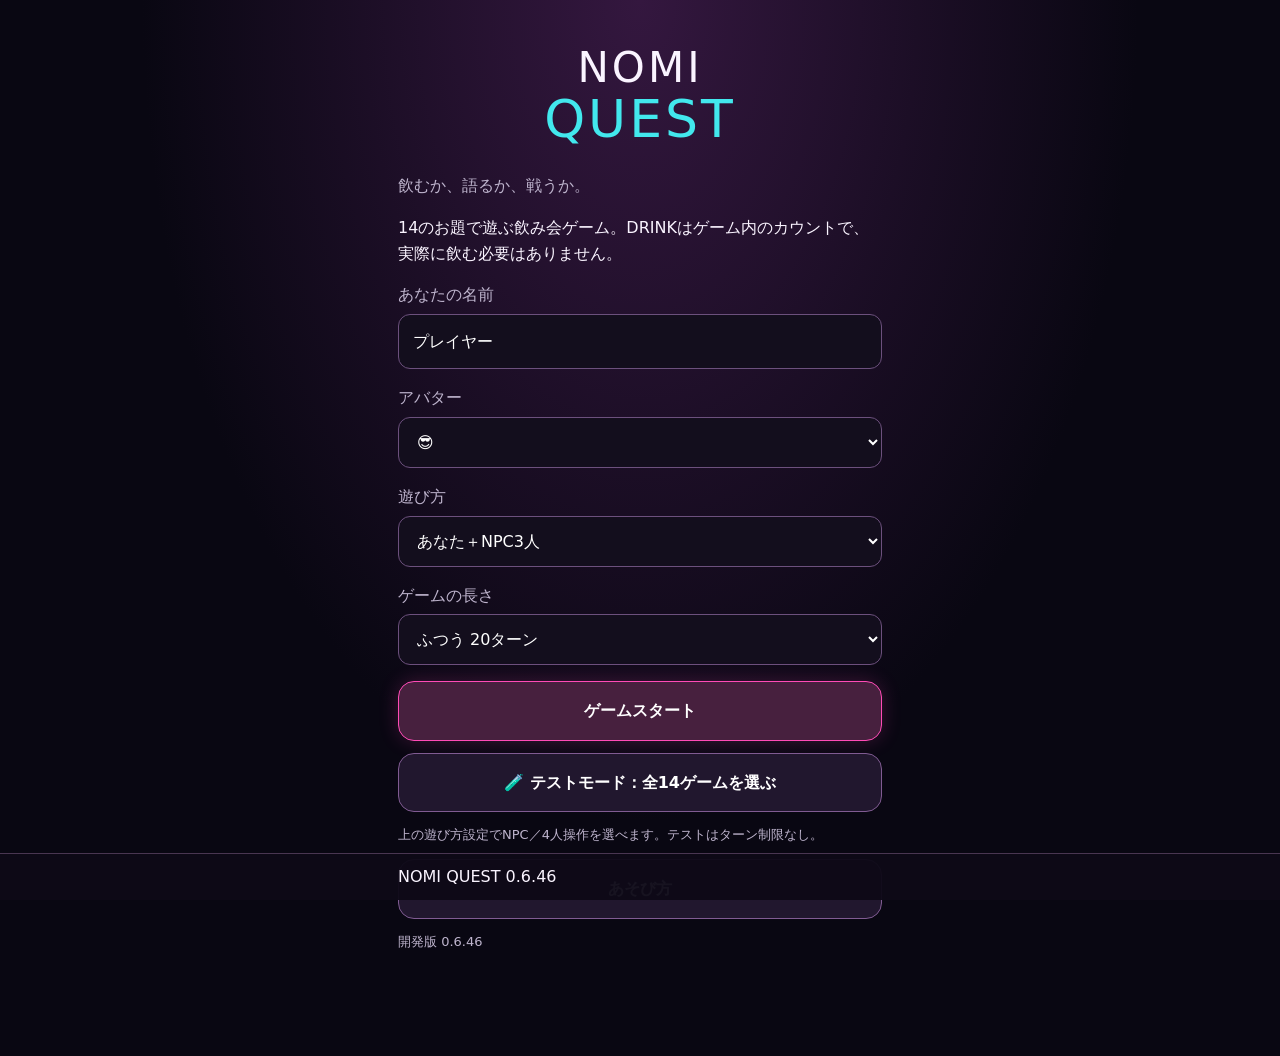
==== commit 85465b34: "Publish verified v0.6.46 majority prompts" ====
--- a/index.html
+++ b/index.html
@@ -1,4 +1,4 @@
-<!doctype html><html lang="ja"><head><meta charset="utf-8"><meta name="viewport" content="width=device-width, initial-scale=1, viewport-fit=cover"><title>NOMI QUEST 0.6.45</title><style>
+<!doctype html><html lang="ja"><head><meta charset="utf-8"><meta name="viewport" content="width=device-width, initial-scale=1, viewport-fit=cover"><title>NOMI QUEST 0.6.46</title><style>
 :root{color-scheme:dark;--pink:#ff4bb7;--cyan:#42e8ed;--muted:#beb4cd}*{box-sizing:border-box}body{margin:0;background:radial-gradient(ellipse at top,#34173f,#090712 55%);color:#faf4ff;font:16px/1.6 system-ui,sans-serif}main{max-width:520px;margin:auto;padding:20px 18px 90px}[hidden]{display:none!important}h1,h2{line-height:1.3;overflow-wrap:anywhere}h2{font-size:25px}p{overflow-wrap:anywhere}.logo{text-align:center;margin:25px 0;font-size:42px;letter-spacing:3px;line-height:1.1}.logo span{display:block;color:var(--cyan);font-size:52px}.eyebrow{color:var(--pink);font-size:12px;font-weight:800;letter-spacing:2px}.muted{color:var(--muted)}.btn{display:block;width:100%;padding:16px 12px;margin:12px 0;border:1px solid #805b92;border-radius:16px;background:#21172e;color:white;font:inherit;font-weight:750;touch-action:manipulation;cursor:pointer;overflow-wrap:anywhere}.btn:disabled{opacity:.4;cursor:wait}.primary{border-color:var(--pink);background:#47203e;box-shadow:0 0 20px #ff4bb733}.heart{font-size:42px;background:#831743;min-height:160px}.card{padding:22px;background:#1b1228;border:1px solid var(--pink);border-radius:22px;margin:20px 0}.draw{font-size:60px;min-height:230px;color:var(--cyan);border:2px solid var(--pink);background:linear-gradient(135deg,#361845,#0f1020)}label{display:block;margin:16px 0;color:var(--muted)}input,select,textarea{display:block;width:100%;padding:14px;font:inherit;color:white;background:#130e1d;border:1px solid #6c507d;border-radius:12px;margin-top:6px}textarea{min-height:110px;resize:vertical}.error{color:#ffb2c3;min-height:1em}.note{padding:10px;border-left:3px solid var(--cyan);background:#21192e}.stats{display:grid;grid-template-columns:1fr 1fr;gap:8px}.playerstat{border:1px solid #51425d;border-radius:12px;padding:10px;font-size:12px;min-width:0;overflow-wrap:anywhere}.playerstat b,.playerstat span{display:block}.toolbar{position:fixed;bottom:0;left:0;right:0;padding:10px 16px calc(10px + env(safe-area-inset-bottom));background:#0e0a17f5;border-top:1px solid #493651;z-index:10}.toolbar>div{max-width:484px;margin:auto;display:flex;align-items:center;justify-content:space-between;gap:12px}.toolbar button{background:#251a30;color:white;border:1px solid #66516f;border-radius:9px;padding:8px 14px;font:inherit}.vibeStage{display:grid;grid-template-columns:1fr 1fr;gap:12px}.vibeAvatar{font-size:22px;padding:18px 8px;background:#20172c;border-radius:12px;overflow-wrap:anywhere}.shiver{animation:shake .08s linear infinite}@keyframes shake{0%{transform:translateX(-5px)}100%{transform:translateX(5px)}}#help{line-height:1.85}#help h2{font-size:22px}#help ul,#help ol{padding-left:24px}.small{font-size:13px}
 .countdown{text-align:center;font-size:72px;font-weight:900;color:var(--cyan);text-shadow:0 0 22px #42e8ed88;animation:countpop .65s ease infinite}@keyframes countpop{from{transform:scale(1.2);opacity:.45}to{transform:scale(1);opacity:1}}
 
@@ -19,9 +19,9 @@
 <section id="play" class="screen" hidden><div id="playBox"></div></section>
 <section id="result" class="screen" hidden><p class="eyebrow">RESULT</p><h2 id="resultTitle"></h2><div id="resultLines" class="card"></div><button id="resultNext" class="btn primary">次へ →</button></section>
 <section id="end" class="screen" hidden><h2 id="endTitle"></h2><div id="endStats" class="card"></div><p id="endNote" class="muted"></p><button id="restartButton" class="btn primary">もう一度あそぶ</button><button id="endHome" class="btn">ホームへ</button><button id="endHelp" class="btn">あそび方</button></section>
-<section id="help" class="screen" hidden><button id="helpBack" class="btn">← 戻る</button><h1>NOMI QUEST あそび方</h1><p>開発版 0.6.45。あなた＋NPC3人、または4人で1台を順番に操作します。NPCは端末内で動くキャラクターで、通信や外部AIを使いません。</p><h2>進め方</h2><ol><li>ホームで名前・長さを選び、ゲームスタート。</li><li>初期カードを確認してTURN 1へ。今回のプレイヤーがカードを引きます。</li><li>このお題であそぶを押し、画面に沿って入力・タップ・予想します。</li><li>結果とアイテム効果を確認し、次へ。最後のターンで終了画面です。</li></ol><h2>テストモード</h2><p>ホームの「テストモード：全14ゲームを選ぶ」で開始。遊び方のNPC／4人操作設定が適用されます。初期お助けを確認して一覧へ進み、当番とゲームを選んで遊びます。王様も抽選を待たず選べます。終了まで遊んだゲームに✓が付き、結果から一覧へ戻って何度でも試せます。ターン制限なし、DRINK・アイテムはテスト内で持ち越し。終了→もう一度でリセット。テストの✓は動作・安定版の認定ではありません。</p><h2>変態を探せのお題</h2><p>13件をシャッフルし、同じセットで繰り返しません。全件出題後は通常の抽選対象から外れます。テストで選んだ場合は出題済みの案内のみ。新しいセット・もう一度あそぶでリセットします。途中中断したお題も出題済みです。</p><h2>カードのルール</h2><ul><li><b>変態を探せ</b>：お題をランダムに選び、4人が匿名投票。得票1位がDRINK 1。同率1位も対象。同じセット内ではお題を繰り返さない。</li><li><b>元恋人ファイル</b>：心に残った恋愛の場面を入力、または空欄で「話した！」を押して口頭で話す。聞いた後に判定し、誰か1人がOKでCLEAR。パス／OKなしはDRINK 1。</li><li><b>10秒ジャスト</b>：時計を見ずに10秒を狙ってSTOP。10秒から最も遠かった人がDRINK 1。同率は全員。</li><li><b>あなたのキスはどんな顔！？</b>：今回のプレイヤーがキス顔に挑戦。自己申告で完了。DRINK 1またはミッション回避アイテムでパス。</li><li><b>GO TO HEAVEN OR HELL</b>：相手を1人誘う。断られたら誘った人がDRINK 1、相手は罰なし。承諾ならルーレット：HEAVENは2人がお助け、HELLは2人がDRINK 2。NPCも承諾・拒否する。</li><li><b>充電マウント合戦！</b>：全員が充電残量（％）を入力したら、ルーレットでHIGH／LOWを決定。HIGHならいちばん多い人、LOWならいちばん少ない人がDRINK 1。同じ残量で並んだら全員対象。</li><li><b>誰だ、今ブルったの！？</b>：スマホをテーブルに置いてください。「置いた」を押して数秒待つと、ランダムに選ばれた1人がブルッ！ 選ばれた人だけDRINK 1。NPCはアバター、人間は対応端末の振動と名前表示で結果を確認します。</li><li><b>ドキドキしてんじゃねーよ！</b>：色ではなく形がハートのものをタップ。丸・三角・四角などのダミーと位置・色が毎回変化し、青いハートも正解。最速がお助け、最遅・失敗者がDRINK 1。早押し・違う形・3秒無反応は失敗。全員失敗ならお助けなし。</li><li><b>この中に一人だけ違う奴がいます</b>：一人だけ違うお題。全員がヒントを出し、自分も含めて違う人を1人選ぶ。各自の回答で判定し、正解はDRINKなし、不正解はDRINK 1。違う本人も自分を選べば正解。</li><li><b>多数派だと思った？</b>：秘密の二択に回答。多数派がDRINK 1。2対2なら全員DRINK 1。</li><li><b>お前ならそうすると思ったよ</b>：今回のプレイヤーがA/Bを秘密に選び、残り3人が予想。外した人がDRINK 1。</li><li><b>そのボタン、押して大丈夫？</b>：今回のプレイヤーが謎ボタンを1つ選ぶ。中身は回避・自分DRINK 1・全員DRINK 1。配置は毎回シャッフル。</li><li><b>👑 王様！</b>：王様が1〜2人とお題を指定。各自が完了、DRINK 2で拒否、ミッション回避アイテムでパスを選ぶ。</li><li><b>この中に一人だけ違う動きの奴がいます</b>：全員が秘密のお題を確認して隠す。未披露の人から完全ランダムに1人ずつ選び、ジェスチャーを披露。嘘・模倣OK。全員終了後に投票：自己指名も正解、正解は罰なし、不正解はDRINK 1。NPCは動きを短文で代用し、人間の演技は認識しません。</li></ul><h2>アイテム</h2><p>バリア：今回のDRINKを完全回避。天使の分け前：2杯以上を1杯へ。可愛いだけじゃダメですか？：ミッション・王様の指示をパス。それぞれ1回で消費。最大3枚、満杯なら新しいカードは獲得できません。NPCもアイテムを使います。</p><h2>計測と秘密のお題</h2><p>10秒ジャストはSTARTからSTOPまでを計測（30秒で打ち切り）。ハートは色ではなく形で見分けます。丸・三角・四角などのダミーと位置・色が毎回変わり、青いハートも正解。出る前のタップ・違う形・3秒無反応は失敗。失敗は最速報酬の対象外で、全員失敗なら報酬なし。1ms単位の表示と同じ値で同着を判定します。計測中にアプリを背景へ移すとその計測をやり直します。秘密のお題は見る→隠す→ヒントを提出し、お題の言葉をそのまま書かないでください。</p><h2>ジェスチャー版</h2><p>全員がお題を見る→覚えた・お題を隠す。未披露から完全ランダムに1人を選び、その人だけ演じます。人間は「披露した」、NPCは動きの代用文を見て「NPCの披露を確認した」。全員終了後に投票します。嘘・模倣もOK。カメラ・録画・動作認識なし。NPCは人間の演技を観察できず、NPC投票は仮想判定です。</p><h2>顔・会話・端末</h2><p>キス顔や王様の指示は完了を自己申告します。撮影はしません。恋愛トークは文章を入力するか、空欄で「話した！」を押して口頭で話せます。口頭の案内で話を聞いてから「判定へ進む」を押し、聞き手がOKか回答します。NPCの判定は仮想で、音声認識・録音はありません。充電残量は自己申告、NPCの値は仮想です。振動カードは「置いた」を押して3〜5秒後に1人を選び、名前とアバターで表示します。NPCのアバターが震え、人間の端末は対応環境で振動を試みます。4人で1台では共有端末と名前表示で代用し、振動非対応でも進行できます。複数スマホとの通信はありません。</p><h2>NPCの読み合い</h2><p>アキは行動派、レンは安心派、ユイは計画派。二択にはお題ごとの好みがあり、80%で好みを選びます。好みは固定ですが毎回同じ答えとは限りません。推理は公開された動き・ヒントと自分のお題だけを使い、正解の人物を直接参照しません。ヒントが曖昧なら推測になります。</p><h2>終了・保存</h2><p>DRINKは仮想カウント。実際の飲酒は不要です。勝者の採点はせず、終了画面に全員のカウントを表示します。もう一度あそぶは同じ設定で進行をリセット。下の終了で途中終了もできます。中断したターンのDRINK・アイテム変更は取り消し、完了したターンだけを数えます。エンドレスも終了ボタンで終われます。セーブはなく、再読み込みで初期状態へ戻ります。Android実機確認・安定版認定はまだです。</p></section>
+<section id="help" class="screen" hidden><button id="helpBack" class="btn">← 戻る</button><h1>NOMI QUEST あそび方</h1><p>開発版 0.6.46。あなた＋NPC3人、または4人で1台を順番に操作します。NPCは端末内で動くキャラクターで、通信や外部AIを使いません。</p><h2>進め方</h2><ol><li>ホームで名前・長さを選び、ゲームスタート。</li><li>初期カードを確認してTURN 1へ。今回のプレイヤーがカードを引きます。</li><li>このお題であそぶを押し、画面に沿って入力・タップ・予想します。</li><li>結果とアイテム効果を確認し、次へ。最後のターンで終了画面です。</li></ol><h2>テストモード</h2><p>ホームの「テストモード：全14ゲームを選ぶ」で開始。遊び方のNPC／4人操作設定が適用されます。初期お助けを確認して一覧へ進み、当番とゲームを選んで遊びます。王様も抽選を待たず選べます。終了まで遊んだゲームに✓が付き、結果から一覧へ戻って何度でも試せます。ターン制限なし、DRINK・アイテムはテスト内で持ち越し。終了→もう一度でリセット。テストの✓は動作・安定版の認定ではありません。</p><h2>変態を探せのお題</h2><p>13件をシャッフルし、同じセットで繰り返しません。全件出題後は通常の抽選対象から外れます。テストで選んだ場合は出題済みの案内のみ。新しいセット・もう一度あそぶでリセットします。途中中断したお題も出題済みです。</p><h2>カードのルール</h2><ul><li><b>変態を探せ</b>：お題をランダムに選び、4人が匿名投票。得票1位がDRINK 1。同率1位も対象。同じセット内ではお題を繰り返さない。</li><li><b>元恋人ファイル</b>：心に残った恋愛の場面を入力、または空欄で「話した！」を押して口頭で話す。聞いた後に判定し、誰か1人がOKでCLEAR。パス／OKなしはDRINK 1。</li><li><b>10秒ジャスト</b>：時計を見ずに10秒を狙ってSTOP。10秒から最も遠かった人がDRINK 1。同率は全員。</li><li><b>あなたのキスはどんな顔！？</b>：今回のプレイヤーがキス顔に挑戦。自己申告で完了。DRINK 1またはミッション回避アイテムでパス。</li><li><b>GO TO HEAVEN OR HELL</b>：相手を1人誘う。断られたら誘った人がDRINK 1、相手は罰なし。承諾ならルーレット：HEAVENは2人がお助け、HELLは2人がDRINK 2。NPCも承諾・拒否する。</li><li><b>充電マウント合戦！</b>：全員が充電残量（％）を入力したら、ルーレットでHIGH／LOWを決定。HIGHならいちばん多い人、LOWならいちばん少ない人がDRINK 1。同じ残量で並んだら全員対象。</li><li><b>誰だ、今ブルったの！？</b>：スマホをテーブルに置いてください。「置いた」を押して数秒待つと、ランダムに選ばれた1人がブルッ！ 選ばれた人だけDRINK 1。NPCはアバター、人間は対応端末の振動と名前表示で結果を確認します。</li><li><b>ドキドキしてんじゃねーよ！</b>：色ではなく形がハートのものをタップ。丸・三角・四角などのダミーと位置・色が毎回変化し、青いハートも正解。最速がお助け、最遅・失敗者がDRINK 1。早押し・違う形・3秒無反応は失敗。全員失敗ならお助けなし。</li><li><b>この中に一人だけ違う奴がいます</b>：一人だけ違うお題。全員がヒントを出し、自分も含めて違う人を1人選ぶ。各自の回答で判定し、正解はDRINKなし、不正解はDRINK 1。違う本人も自分を選べば正解。</li><li><b>多数派だと思った？</b>：秘密の二択に回答。多数派がDRINK 1。2対2なら全員DRINK 1。</li><li><b>お前ならそうすると思ったよ</b>：今回のプレイヤーがA/Bを秘密に選び、残り3人が予想。外した人がDRINK 1。</li><li><b>そのボタン、押して大丈夫？</b>：今回のプレイヤーが謎ボタンを1つ選ぶ。中身は回避・自分DRINK 1・全員DRINK 1。配置は毎回シャッフル。</li><li><b>👑 王様！</b>：王様が1〜2人とお題を指定。各自が完了、DRINK 2で拒否、ミッション回避アイテムでパスを選ぶ。</li><li><b>この中に一人だけ違う動きの奴がいます</b>：全員が秘密のお題を確認して隠す。未披露の人から完全ランダムに1人ずつ選び、ジェスチャーを披露。嘘・模倣OK。全員終了後に投票：自己指名も正解、正解は罰なし、不正解はDRINK 1。NPCは動きを短文で代用し、人間の演技は認識しません。</li></ul><h2>多数派だと思った？のお題</h2><p>13組からランダムに出題。4対0も全員が多数派でDRINK 1。NPCの経験・回答は仮想設定です。</p><ul><li>海派 ／ 山派</li><li>朝型 ／ 夜型</li><li>甘いもの ／ しょっぱいもの</li><li>旅行したい ／ 家でゆっくり</li><li>犬派 ／ 猫派</li><li>計画して動く ／ 気分で動く</li><li>セックスは好き ／ セックスは嫌い</li><li>セックスで演技する ／ セックスで演技しない</li><li>セックスをしたことある ／ セックスをしたことない</li><li>かめはめ波が撃てる ／ かめはめ波が撃てない</li><li>今日ラブホテルに行きたい ／ 今日ラブホテルに行きたくない</li><li>1週間以内にセックスした ／ 1週間以内にセックスしてない</li><li>私はエロい ／ 私はエロくない</li></ul><h2>アイテム</h2><p>バリア：今回のDRINKを完全回避。天使の分け前：2杯以上を1杯へ。可愛いだけじゃダメですか？：ミッション・王様の指示をパス。それぞれ1回で消費。最大3枚、満杯なら新しいカードは獲得できません。NPCもアイテムを使います。</p><h2>計測と秘密のお題</h2><p>10秒ジャストはSTARTからSTOPまでを計測（30秒で打ち切り）。ハートは色ではなく形で見分けます。丸・三角・四角などのダミーと位置・色が毎回変わり、青いハートも正解。出る前のタップ・違う形・3秒無反応は失敗。失敗は最速報酬の対象外で、全員失敗なら報酬なし。1ms単位の表示と同じ値で同着を判定します。計測中にアプリを背景へ移すとその計測をやり直します。秘密のお題は見る→隠す→ヒントを提出し、お題の言葉をそのまま書かないでください。</p><h2>ジェスチャー版</h2><p>全員がお題を見る→覚えた・お題を隠す。未披露から完全ランダムに1人を選び、その人だけ演じます。人間は「披露した」、NPCは動きの代用文を見て「NPCの披露を確認した」。全員終了後に投票します。嘘・模倣もOK。カメラ・録画・動作認識なし。NPCは人間の演技を観察できず、NPC投票は仮想判定です。</p><h2>顔・会話・端末</h2><p>キス顔や王様の指示は完了を自己申告します。撮影はしません。恋愛トークは文章を入力するか、空欄で「話した！」を押して口頭で話せます。口頭の案内で話を聞いてから「判定へ進む」を押し、聞き手がOKか回答します。NPCの判定は仮想で、音声認識・録音はありません。充電残量は自己申告、NPCの値は仮想です。振動カードは「置いた」を押して3〜5秒後に1人を選び、名前とアバターで表示します。NPCのアバターが震え、人間の端末は対応環境で振動を試みます。4人で1台では共有端末と名前表示で代用し、振動非対応でも進行できます。複数スマホとの通信はありません。</p><h2>NPCの読み合い</h2><p>アキは行動派、レンは安心派、ユイは計画派。二択にはお題ごとの好みがあり、80%で好みを選びます。好みは固定ですが毎回同じ答えとは限りません。推理は公開された動き・ヒントと自分のお題だけを使い、正解の人物を直接参照しません。ヒントが曖昧なら推測になります。</p><h2>終了・保存</h2><p>DRINKは仮想カウント。実際の飲酒は不要です。勝者の採点はせず、終了画面に全員のカウントを表示します。もう一度あそぶは同じ設定で進行をリセット。下の終了で途中終了もできます。中断したターンのDRINK・アイテム変更は取り消し、完了したターンだけを数えます。エンドレスも終了ボタンで終われます。セーブはなく、再読み込みで初期状態へ戻ります。Android実機確認・安定版認定はまだです。</p></section>
 <div id="playersHud" class="stats"></div></main><footer class="toolbar"><div><span id="hud"></span><button id="quitButton" type="button">終了</button></div></footer><script>'use strict';
-const VERSION='0.6.45';
+const VERSION='0.6.46';
 const NPC_ENABLED=true;
 const $=id=>document.getElementById(id);
 const rand=()=>Math.random();
@@ -127,9 +127,9 @@
 function npcReaction(id){return Math.round(npcProfiles[id].reaction+rand()*500)}
 function npcBattery(id){return Math.floor(rand()*101)}
 const npcPersonality=[null,
- {label:'行動派：新しい体験・外遊び・大胆な選択が好き',mind:'BABABBBBAAABAAAAABABAAABBBAAAAABBAAAABBA',majority:'AABAAA'},
- {label:'安心派：家・慣れた場所・慎重な選択が好き',mind:'BBABBAAABBAABBBBBABABBBAAABBBBBAABBBBAAB',majority:'BBABBA'},
- {label:'計画派：比較・準備・創作が好き',mind:'AAAAAAABABAABABAAAABBBBAAABABABAABBBAAAB',majority:'BAABBA'}
+ {label:'行動派：新しい体験・外遊び・大胆な選択が好き',mind:'BABABBBBAAABAAAAABABAAABBBAAAAABBAAAABBA',majority:'AABAAAAAABAAA'},
+ {label:'安心派：家・慣れた場所・慎重な選択が好き',mind:'BBABBAAABBAABBBBBABABBBAAABBBBBAABBBBAAB',majority:'BBABBAABABBBA'},
+ {label:'計画派：比較・準備・創作が好き',mind:'AAAAAAABABAABABAAAABBBBAAABABABAABBBAAAB',majority:'BAABBAABABABA'}
 ];
 function npcProbability(id,prompt){
  const key=JSON.stringify(prompt),m=mindPrompts.findIndex(p=>JSON.stringify(p)===key),b=binaryPrompts.findIndex(p=>JSON.stringify(p)===key);
@@ -169,7 +169,7 @@
 
 const votePrompts=["エロそうな人は？", "エッチが上手そうな人は？", "むっつりスケベは誰？", "電マ使ってそうな人は？", "ウーマナイザー使ってそうな人は？", "同人誌好きそうな人は？", "今夜ホテルへ行きたいと思ってそうな人は？", "パンツの臭いをこっそり嗅いでそうな人は？", "浮気をしそうな人は？", "複数プレイが好きそうな人は？", "NTR（ネトラレ）が好きそうな人は？", "ハメ撮りが好きそうな人は？", "舐めるの好きそうな人は？"];
 function nextVotePrompt(){if(S.voteDeck===null)S.voteDeck=shuffle(votePrompts);return S.voteDeck.pop()??null}
-const binaryPrompts=[['海派','山派'],['朝型','夜型'],['甘いもの','しょっぱいもの'],['旅行したい','家でゆっくり'],['犬派','猫派'],['計画して動く','気分で動く']];
+const binaryPrompts=[["海派", "山派"], ["朝型", "夜型"], ["甘いもの", "しょっぱいもの"], ["旅行したい", "家でゆっくり"], ["犬派", "猫派"], ["計画して動く", "気分で動く"], ["セックスは好き", "セックスは嫌い"], ["セックスで演技する", "セックスで演技しない"], ["セックスをしたことある", "セックスをしたことない"], ["かめはめ波が撃てる", "かめはめ波が撃てない"], ["今日ラブホテルに行きたい", "今日ラブホテルに行きたくない"], ["1週間以内にセックスした", "1週間以内にセックスしてない"], ["私はエロい", "私はエロくない"]];
 const secretPairs=[
  {
   "common": "電マ",
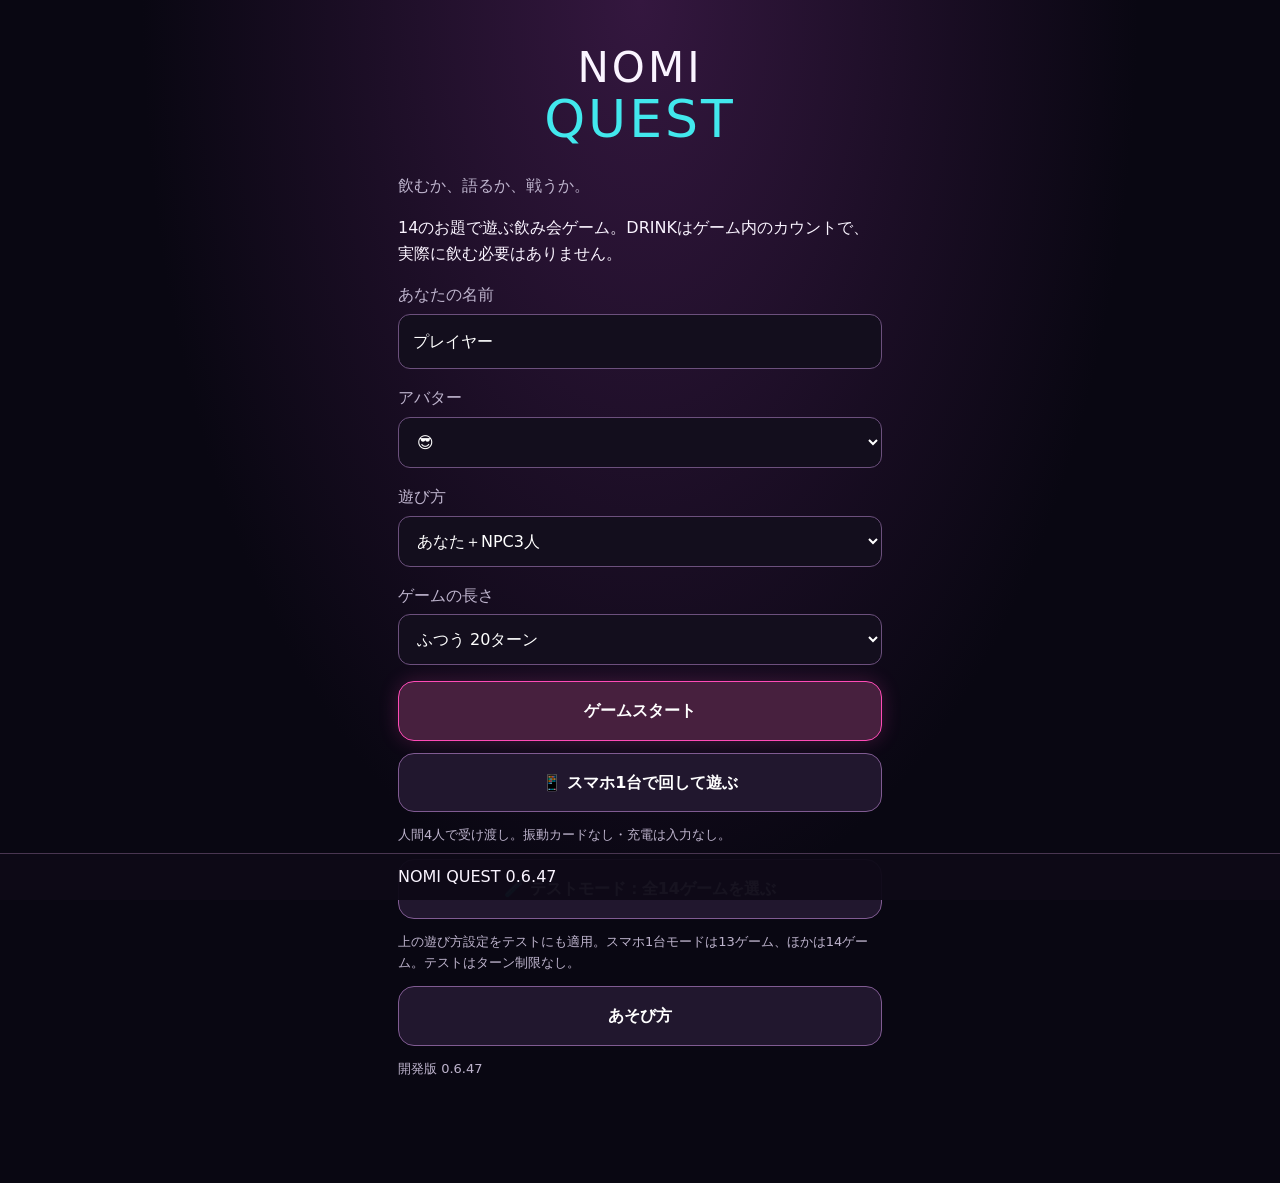
==== commit 9758b850: "Publish approved v0.6.47 shared-phone trial" ====
--- a/index.html
+++ b/index.html
@@ -1,4 +1,4 @@
-<!doctype html><html lang="ja"><head><meta charset="utf-8"><meta name="viewport" content="width=device-width, initial-scale=1, viewport-fit=cover"><title>NOMI QUEST 0.6.46</title><style>
+<!doctype html><html lang="ja"><head><meta charset="utf-8"><meta name="viewport" content="width=device-width, initial-scale=1, viewport-fit=cover"><title>NOMI QUEST 0.6.47</title><style>
 :root{color-scheme:dark;--pink:#ff4bb7;--cyan:#42e8ed;--muted:#beb4cd}*{box-sizing:border-box}body{margin:0;background:radial-gradient(ellipse at top,#34173f,#090712 55%);color:#faf4ff;font:16px/1.6 system-ui,sans-serif}main{max-width:520px;margin:auto;padding:20px 18px 90px}[hidden]{display:none!important}h1,h2{line-height:1.3;overflow-wrap:anywhere}h2{font-size:25px}p{overflow-wrap:anywhere}.logo{text-align:center;margin:25px 0;font-size:42px;letter-spacing:3px;line-height:1.1}.logo span{display:block;color:var(--cyan);font-size:52px}.eyebrow{color:var(--pink);font-size:12px;font-weight:800;letter-spacing:2px}.muted{color:var(--muted)}.btn{display:block;width:100%;padding:16px 12px;margin:12px 0;border:1px solid #805b92;border-radius:16px;background:#21172e;color:white;font:inherit;font-weight:750;touch-action:manipulation;cursor:pointer;overflow-wrap:anywhere}.btn:disabled{opacity:.4;cursor:wait}.primary{border-color:var(--pink);background:#47203e;box-shadow:0 0 20px #ff4bb733}.heart{font-size:42px;background:#831743;min-height:160px}.card{padding:22px;background:#1b1228;border:1px solid var(--pink);border-radius:22px;margin:20px 0}.draw{font-size:60px;min-height:230px;color:var(--cyan);border:2px solid var(--pink);background:linear-gradient(135deg,#361845,#0f1020)}label{display:block;margin:16px 0;color:var(--muted)}input,select,textarea{display:block;width:100%;padding:14px;font:inherit;color:white;background:#130e1d;border:1px solid #6c507d;border-radius:12px;margin-top:6px}textarea{min-height:110px;resize:vertical}.error{color:#ffb2c3;min-height:1em}.note{padding:10px;border-left:3px solid var(--cyan);background:#21192e}.stats{display:grid;grid-template-columns:1fr 1fr;gap:8px}.playerstat{border:1px solid #51425d;border-radius:12px;padding:10px;font-size:12px;min-width:0;overflow-wrap:anywhere}.playerstat b,.playerstat span{display:block}.toolbar{position:fixed;bottom:0;left:0;right:0;padding:10px 16px calc(10px + env(safe-area-inset-bottom));background:#0e0a17f5;border-top:1px solid #493651;z-index:10}.toolbar>div{max-width:484px;margin:auto;display:flex;align-items:center;justify-content:space-between;gap:12px}.toolbar button{background:#251a30;color:white;border:1px solid #66516f;border-radius:9px;padding:8px 14px;font:inherit}.vibeStage{display:grid;grid-template-columns:1fr 1fr;gap:12px}.vibeAvatar{font-size:22px;padding:18px 8px;background:#20172c;border-radius:12px;overflow-wrap:anywhere}.shiver{animation:shake .08s linear infinite}@keyframes shake{0%{transform:translateX(-5px)}100%{transform:translateX(5px)}}#help{line-height:1.85}#help h2{font-size:22px}#help ul,#help ol{padding-left:24px}.small{font-size:13px}
 .countdown{text-align:center;font-size:72px;font-weight:900;color:var(--cyan);text-shadow:0 0 22px #42e8ed88;animation:countpop .65s ease infinite}@keyframes countpop{from{transform:scale(1.2);opacity:.45}to{transform:scale(1);opacity:1}}
 
@@ -11,17 +11,17 @@
 .compact-secret{margin-top:28px;gap:6px}.compact-secret .playerstat{padding:8px;font-size:11px}.compact-secret .playerstat b{font-size:13px}
 .secret-result{margin:20px 0}.secret-reveal{padding:20px;border:1px solid var(--pink);border-radius:20px;background:#24142e;text-align:center}.secret-reveal>p{margin:0}.secret-person{font-size:28px;line-height:1.35;margin:10px 0 22px;overflow-wrap:anywhere}.secret-pair{display:grid;grid-template-columns:1fr 1fr;gap:10px}.secret-pair>div{min-width:0;padding:12px 8px;border-radius:12px;background:#110d1b}.secret-pair span,.secret-pair strong{display:block}.secret-pair strong{font-size:24px;line-height:1.4;margin-top:6px;overflow-wrap:anywhere}.result-heading{font-size:18px;margin:24px 0 10px}.secret-scores{display:grid;gap:8px}.secret-score{display:grid;grid-template-columns:minmax(0,1fr) auto;gap:4px 12px;padding:14px;border:1px solid #51425d;border-radius:14px;background:#171120}.secret-score b{grid-column:1 / -1;overflow-wrap:anywhere}.verdict{font-weight:750}.correct .verdict{color:#72ebe2}.incorrect .verdict{color:#ffb2c3}.drink-change{font-size:18px}.secret-score small{grid-column:1 / -1}.secret-details{margin-top:20px;border:1px solid #51425d;border-radius:14px;padding:0 14px}.secret-details summary{padding:16px 0;cursor:pointer;font-weight:750}.secret-detail{padding:12px 0;border-top:1px solid #51425d}.secret-detail p{margin:6px 0;overflow-wrap:anywhere}
 </style></head><body><main>
-<section id="home" class="screen"><div class="logo">NOMI<span>QUEST</span></div><p class="muted">飲むか、語るか、戦うか。</p><p>14のお題で遊ぶ飲み会ゲーム。DRINKはゲーム内のカウントで、実際に飲む必要はありません。</p><label>あなたの名前<input id="playerName" value="プレイヤー" maxlength="24" autocomplete="off"></label><label>アバター<select id="avatarSelect"><option>😎</option><option>🤠</option><option>👩‍🎤</option><option>🤓</option><option>🧙</option><option>🥸</option></select></label><label>遊び方<select id="modeSelect"><option id="npcOption" value="npc">あなた＋NPC3人</option><option value="local">4人で1台を順番に操作</option></select></label><label>ゲームの長さ<select id="turnSelect"><option value="10">サクッと 10ターン</option><option value="20" selected>ふつう 20ターン</option><option value="30">じっくり 30ターン</option><option value="999">エンドレス</option></select></label><button id="startButton" class="btn primary">ゲームスタート</button><button id="testStartButton" class="btn">🧪 テストモード：全14ゲームを選ぶ</button><p class="muted small">上の遊び方設定でNPC／4人操作を選べます。テストはターン制限なし。</p><button id="homeHelp" class="btn">あそび方</button><p id="version" class="muted small"></p></section>
-<section id="welcome" class="screen" hidden><h2>初期お助けカード</h2><p id="welcomeItem" class="card"></p><p class="muted">全員に1枚ずつ。DRINKの対象になったとき、回避・軽減を選べます。</p><button id="welcomeNext" class="btn primary">TURN 1へ</button></section>
+<section id="home" class="screen"><div class="logo">NOMI<span>QUEST</span></div><p class="muted">飲むか、語るか、戦うか。</p><p>14のお題で遊ぶ飲み会ゲーム。DRINKはゲーム内のカウントで、実際に飲む必要はありません。</p><label>あなたの名前<input id="playerName" value="プレイヤー" maxlength="24" autocomplete="off"></label><label>アバター<select id="avatarSelect"><option>😎</option><option>🤠</option><option>👩‍🎤</option><option>🤓</option><option>🧙</option><option>🥸</option></select></label><label>遊び方<select id="modeSelect"><option id="npcOption" value="npc">あなた＋NPC3人</option><option value="local">4人で1台を順番に操作（従来）</option><option value="shared">スマホ1台で回して遊ぶ（13ゲーム）</option></select></label><label>ゲームの長さ<select id="turnSelect"><option value="10">サクッと 10ターン</option><option value="20" selected>ふつう 20ターン</option><option value="30">じっくり 30ターン</option><option value="999">エンドレス</option></select></label><button id="startButton" class="btn primary">ゲームスタート</button><button id="sharedStartButton" class="btn">📱 スマホ1台で回して遊ぶ</button><p class="muted small">人間4人で受け渡し。振動カードなし・充電は入力なし。</p><button id="testStartButton" class="btn">🧪 テストモード：全14ゲームを選ぶ</button><p class="muted small">上の遊び方設定をテストにも適用。スマホ1台モードは13ゲーム、ほかは14ゲーム。テストはターン制限なし。</p><button id="homeHelp" class="btn">あそび方</button><p id="version" class="muted small"></p></section>
+<section id="welcome" class="screen" hidden><h2>初期お助けカード</h2><p id="welcomeMode" class="note"></p><p id="welcomeItem" class="card"></p><p class="muted">全員に1枚ずつ。DRINKの対象になったとき、回避・軽減を選べます。</p><button id="welcomeNext" class="btn primary">TURN 1へ</button></section>
 <section id="turn" class="screen" hidden><p class="eyebrow">NEXT PLAYER</p><h2 id="turnTitle"></h2><h2 id="actorName"></h2><div id="npcCountdown" class="countdown" aria-live="polite" hidden></div><button id="drawButton" class="btn draw"><span class="deck-brand">NOMI QUEST</span><span class="deck-symbol">✦</span><span class="deck-label">タップしてカードを引く</span></button><div id="testMenu" hidden><h2>🧪 全ゲームをテスト</h2><p id="testProgress" class="note" aria-live="polite"></p><label>今回の当番<select id="testActorSelect"></select></label><p class="muted">選んだゲームを実際のルールで遊びます。DRINK・アイテムはテスト内で持ち越し。✓は最後まで遊んだゲームです。</p><div id="testCardButtons"></div></div></section>
 <section id="drawing" class="screen" hidden><h2 id="drawNotice">カード抽選中…</h2><div class="draw draw-animation" aria-hidden="true"><span class="deck-brand">NOMI QUEST</span><span class="deck-symbol">✦</span><span class="deck-label">カードを引いています…</span></div></section>
 <section id="card" class="screen" hidden><p id="cardType" class="eyebrow"></p><div class="card"><h2 id="cardTitle"></h2><p id="cardText"></p></div><button id="cardStart" class="btn primary">このお題であそぶ</button></section>
 <section id="play" class="screen" hidden><div id="playBox"></div></section>
 <section id="result" class="screen" hidden><p class="eyebrow">RESULT</p><h2 id="resultTitle"></h2><div id="resultLines" class="card"></div><button id="resultNext" class="btn primary">次へ →</button></section>
 <section id="end" class="screen" hidden><h2 id="endTitle"></h2><div id="endStats" class="card"></div><p id="endNote" class="muted"></p><button id="restartButton" class="btn primary">もう一度あそぶ</button><button id="endHome" class="btn">ホームへ</button><button id="endHelp" class="btn">あそび方</button></section>
-<section id="help" class="screen" hidden><button id="helpBack" class="btn">← 戻る</button><h1>NOMI QUEST あそび方</h1><p>開発版 0.6.46。あなた＋NPC3人、または4人で1台を順番に操作します。NPCは端末内で動くキャラクターで、通信や外部AIを使いません。</p><h2>進め方</h2><ol><li>ホームで名前・長さを選び、ゲームスタート。</li><li>初期カードを確認してTURN 1へ。今回のプレイヤーがカードを引きます。</li><li>このお題であそぶを押し、画面に沿って入力・タップ・予想します。</li><li>結果とアイテム効果を確認し、次へ。最後のターンで終了画面です。</li></ol><h2>テストモード</h2><p>ホームの「テストモード：全14ゲームを選ぶ」で開始。遊び方のNPC／4人操作設定が適用されます。初期お助けを確認して一覧へ進み、当番とゲームを選んで遊びます。王様も抽選を待たず選べます。終了まで遊んだゲームに✓が付き、結果から一覧へ戻って何度でも試せます。ターン制限なし、DRINK・アイテムはテスト内で持ち越し。終了→もう一度でリセット。テストの✓は動作・安定版の認定ではありません。</p><h2>変態を探せのお題</h2><p>13件をシャッフルし、同じセットで繰り返しません。全件出題後は通常の抽選対象から外れます。テストで選んだ場合は出題済みの案内のみ。新しいセット・もう一度あそぶでリセットします。途中中断したお題も出題済みです。</p><h2>カードのルール</h2><ul><li><b>変態を探せ</b>：お題をランダムに選び、4人が匿名投票。得票1位がDRINK 1。同率1位も対象。同じセット内ではお題を繰り返さない。</li><li><b>元恋人ファイル</b>：心に残った恋愛の場面を入力、または空欄で「話した！」を押して口頭で話す。聞いた後に判定し、誰か1人がOKでCLEAR。パス／OKなしはDRINK 1。</li><li><b>10秒ジャスト</b>：時計を見ずに10秒を狙ってSTOP。10秒から最も遠かった人がDRINK 1。同率は全員。</li><li><b>あなたのキスはどんな顔！？</b>：今回のプレイヤーがキス顔に挑戦。自己申告で完了。DRINK 1またはミッション回避アイテムでパス。</li><li><b>GO TO HEAVEN OR HELL</b>：相手を1人誘う。断られたら誘った人がDRINK 1、相手は罰なし。承諾ならルーレット：HEAVENは2人がお助け、HELLは2人がDRINK 2。NPCも承諾・拒否する。</li><li><b>充電マウント合戦！</b>：全員が充電残量（％）を入力したら、ルーレットでHIGH／LOWを決定。HIGHならいちばん多い人、LOWならいちばん少ない人がDRINK 1。同じ残量で並んだら全員対象。</li><li><b>誰だ、今ブルったの！？</b>：スマホをテーブルに置いてください。「置いた」を押して数秒待つと、ランダムに選ばれた1人がブルッ！ 選ばれた人だけDRINK 1。NPCはアバター、人間は対応端末の振動と名前表示で結果を確認します。</li><li><b>ドキドキしてんじゃねーよ！</b>：色ではなく形がハートのものをタップ。丸・三角・四角などのダミーと位置・色が毎回変化し、青いハートも正解。最速がお助け、最遅・失敗者がDRINK 1。早押し・違う形・3秒無反応は失敗。全員失敗ならお助けなし。</li><li><b>この中に一人だけ違う奴がいます</b>：一人だけ違うお題。全員がヒントを出し、自分も含めて違う人を1人選ぶ。各自の回答で判定し、正解はDRINKなし、不正解はDRINK 1。違う本人も自分を選べば正解。</li><li><b>多数派だと思った？</b>：秘密の二択に回答。多数派がDRINK 1。2対2なら全員DRINK 1。</li><li><b>お前ならそうすると思ったよ</b>：今回のプレイヤーがA/Bを秘密に選び、残り3人が予想。外した人がDRINK 1。</li><li><b>そのボタン、押して大丈夫？</b>：今回のプレイヤーが謎ボタンを1つ選ぶ。中身は回避・自分DRINK 1・全員DRINK 1。配置は毎回シャッフル。</li><li><b>👑 王様！</b>：王様が1〜2人とお題を指定。各自が完了、DRINK 2で拒否、ミッション回避アイテムでパスを選ぶ。</li><li><b>この中に一人だけ違う動きの奴がいます</b>：全員が秘密のお題を確認して隠す。未披露の人から完全ランダムに1人ずつ選び、ジェスチャーを披露。嘘・模倣OK。全員終了後に投票：自己指名も正解、正解は罰なし、不正解はDRINK 1。NPCは動きを短文で代用し、人間の演技は認識しません。</li></ul><h2>多数派だと思った？のお題</h2><p>13組からランダムに出題。4対0も全員が多数派でDRINK 1。NPCの経験・回答は仮想設定です。</p><ul><li>海派 ／ 山派</li><li>朝型 ／ 夜型</li><li>甘いもの ／ しょっぱいもの</li><li>旅行したい ／ 家でゆっくり</li><li>犬派 ／ 猫派</li><li>計画して動く ／ 気分で動く</li><li>セックスは好き ／ セックスは嫌い</li><li>セックスで演技する ／ セックスで演技しない</li><li>セックスをしたことある ／ セックスをしたことない</li><li>かめはめ波が撃てる ／ かめはめ波が撃てない</li><li>今日ラブホテルに行きたい ／ 今日ラブホテルに行きたくない</li><li>1週間以内にセックスした ／ 1週間以内にセックスしてない</li><li>私はエロい ／ 私はエロくない</li></ul><h2>アイテム</h2><p>バリア：今回のDRINKを完全回避。天使の分け前：2杯以上を1杯へ。可愛いだけじゃダメですか？：ミッション・王様の指示をパス。それぞれ1回で消費。最大3枚、満杯なら新しいカードは獲得できません。NPCもアイテムを使います。</p><h2>計測と秘密のお題</h2><p>10秒ジャストはSTARTからSTOPまでを計測（30秒で打ち切り）。ハートは色ではなく形で見分けます。丸・三角・四角などのダミーと位置・色が毎回変わり、青いハートも正解。出る前のタップ・違う形・3秒無反応は失敗。失敗は最速報酬の対象外で、全員失敗なら報酬なし。1ms単位の表示と同じ値で同着を判定します。計測中にアプリを背景へ移すとその計測をやり直します。秘密のお題は見る→隠す→ヒントを提出し、お題の言葉をそのまま書かないでください。</p><h2>ジェスチャー版</h2><p>全員がお題を見る→覚えた・お題を隠す。未披露から完全ランダムに1人を選び、その人だけ演じます。人間は「披露した」、NPCは動きの代用文を見て「NPCの披露を確認した」。全員終了後に投票します。嘘・模倣もOK。カメラ・録画・動作認識なし。NPCは人間の演技を観察できず、NPC投票は仮想判定です。</p><h2>顔・会話・端末</h2><p>キス顔や王様の指示は完了を自己申告します。撮影はしません。恋愛トークは文章を入力するか、空欄で「話した！」を押して口頭で話せます。口頭の案内で話を聞いてから「判定へ進む」を押し、聞き手がOKか回答します。NPCの判定は仮想で、音声認識・録音はありません。充電残量は自己申告、NPCの値は仮想です。振動カードは「置いた」を押して3〜5秒後に1人を選び、名前とアバターで表示します。NPCのアバターが震え、人間の端末は対応環境で振動を試みます。4人で1台では共有端末と名前表示で代用し、振動非対応でも進行できます。複数スマホとの通信はありません。</p><h2>NPCの読み合い</h2><p>アキは行動派、レンは安心派、ユイは計画派。二択にはお題ごとの好みがあり、80%で好みを選びます。好みは固定ですが毎回同じ答えとは限りません。推理は公開された動き・ヒントと自分のお題だけを使い、正解の人物を直接参照しません。ヒントが曖昧なら推測になります。</p><h2>終了・保存</h2><p>DRINKは仮想カウント。実際の飲酒は不要です。勝者の採点はせず、終了画面に全員のカウントを表示します。もう一度あそぶは同じ設定で進行をリセット。下の終了で途中終了もできます。中断したターンのDRINK・アイテム変更は取り消し、完了したターンだけを数えます。エンドレスも終了ボタンで終われます。セーブはなく、再読み込みで初期状態へ戻ります。Android実機確認・安定版認定はまだです。</p></section>
+<section id="help" class="screen" hidden><button id="helpBack" class="btn">← 戻る</button><h1>NOMI QUEST あそび方</h1><p>開発版 0.6.47。あなた＋NPC3人、または4人で1台を順番に操作します。NPCは端末内で動くキャラクターで、通信や外部AIを使いません。</p><h2>進め方</h2><ol><li>ホームで名前・長さを選び、ゲームスタート。</li><li>初期カードを確認してTURN 1へ。今回のプレイヤーがカードを引きます。</li><li>このお題であそぶを押し、画面に沿って入力・タップ・予想します。</li><li>結果とアイテム効果を確認し、次へ。最後のターンで終了画面です。</li></ol><h2>スマホ1台で回して遊ぶ</h2><p>ホームの専用ボタンから人間4人で開始。振動カードを除く13ゲーム。本人に渡して「受け取った」を押してから回答・秘密のお題を確認します。秘密のお題は覚えたら隠し、次の人へ。充電は入力なしでHIGH／LOWを抽選し、実際の残量を会場で比較。HIGHは最多、LOWは最少、同率は全員がDRINK ＋1。充電だけは対象者をアプリに入力しないため、DRINKとアイテムの扱いは会場で確認し、アプリの個人カウント・アイテムには反映しません。ほかのゲームは従来のカウント・アイテム処理です。</p><h2>テストモード</h2><p>ホームの「テストモード：全14ゲームを選ぶ」で開始。遊び方の設定が適用されます。スマホ1台モードは13ゲーム、ほかは14ゲームです。初期お助けを確認して一覧へ進み、当番とゲームを選んで遊びます。王様も抽選を待たず選べます。終了まで遊んだゲームに✓が付き、結果から一覧へ戻って何度でも試せます。ターン制限なし、DRINK・アイテムはテスト内で持ち越し。終了→もう一度でリセット。テストの✓は動作・安定版の認定ではありません。</p><h2>変態を探せのお題</h2><p>13件をシャッフルし、同じセットで繰り返しません。全件出題後は通常の抽選対象から外れます。テストで選んだ場合は出題済みの案内のみ。新しいセット・もう一度あそぶでリセットします。途中中断したお題も出題済みです。</p><h2>カードのルール</h2><ul><li><b>変態を探せ</b>：お題をランダムに選び、4人が匿名投票。得票1位がDRINK 1。同率1位も対象。同じセット内ではお題を繰り返さない。</li><li><b>元恋人ファイル</b>：心に残った恋愛の場面を入力、または空欄で「話した！」を押して口頭で話す。聞いた後に判定し、誰か1人がOKでCLEAR。パス／OKなしはDRINK 1。</li><li><b>10秒ジャスト</b>：時計を見ずに10秒を狙ってSTOP。10秒から最も遠かった人がDRINK 1。同率は全員。</li><li><b>あなたのキスはどんな顔！？</b>：今回のプレイヤーがキス顔に挑戦。自己申告で完了。DRINK 1またはミッション回避アイテムでパス。</li><li><b>GO TO HEAVEN OR HELL</b>：相手を1人誘う。断られたら誘った人がDRINK 1、相手は罰なし。承諾ならルーレット：HEAVENは2人がお助け、HELLは2人がDRINK 2。NPCも承諾・拒否する。</li><li><b>充電マウント合戦！</b>：全員が充電残量（％）を入力したら、ルーレットでHIGH／LOWを決定。HIGHならいちばん多い人、LOWならいちばん少ない人がDRINK 1。同じ残量で並んだら全員対象。</li><li><b>誰だ、今ブルったの！？</b>：スマホをテーブルに置いてください。「置いた」を押して数秒待つと、ランダムに選ばれた1人がブルッ！ 選ばれた人だけDRINK 1。NPCはアバター、人間は対応端末の振動と名前表示で結果を確認します。</li><li><b>ドキドキしてんじゃねーよ！</b>：色ではなく形がハートのものをタップ。丸・三角・四角などのダミーと位置・色が毎回変化し、青いハートも正解。最速がお助け、最遅・失敗者がDRINK 1。早押し・違う形・3秒無反応は失敗。全員失敗ならお助けなし。</li><li><b>この中に一人だけ違う奴がいます</b>：一人だけ違うお題。全員がヒントを出し、自分も含めて違う人を1人選ぶ。各自の回答で判定し、正解はDRINKなし、不正解はDRINK 1。違う本人も自分を選べば正解。</li><li><b>多数派だと思った？</b>：秘密の二択に回答。多数派がDRINK 1。2対2なら全員DRINK 1。</li><li><b>お前ならそうすると思ったよ</b>：今回のプレイヤーがA/Bを秘密に選び、残り3人が予想。外した人がDRINK 1。</li><li><b>そのボタン、押して大丈夫？</b>：今回のプレイヤーが謎ボタンを1つ選ぶ。中身は回避・自分DRINK 1・全員DRINK 1。配置は毎回シャッフル。</li><li><b>👑 王様！</b>：王様が1〜2人とお題を指定。各自が完了、DRINK 2で拒否、ミッション回避アイテムでパスを選ぶ。</li><li><b>この中に一人だけ違う動きの奴がいます</b>：全員が秘密のお題を確認して隠す。未披露の人から完全ランダムに1人ずつ選び、ジェスチャーを披露。嘘・模倣OK。全員終了後に投票：自己指名も正解、正解は罰なし、不正解はDRINK 1。NPCは動きを短文で代用し、人間の演技は認識しません。</li></ul><h2>多数派だと思った？のお題</h2><p>13組からランダムに出題。4対0も全員が多数派でDRINK 1。NPCの経験・回答は仮想設定です。</p><ul><li>海派 ／ 山派</li><li>朝型 ／ 夜型</li><li>甘いもの ／ しょっぱいもの</li><li>旅行したい ／ 家でゆっくり</li><li>犬派 ／ 猫派</li><li>計画して動く ／ 気分で動く</li><li>セックスは好き ／ セックスは嫌い</li><li>セックスで演技する ／ セックスで演技しない</li><li>セックスをしたことある ／ セックスをしたことない</li><li>かめはめ波が撃てる ／ かめはめ波が撃てない</li><li>今日ラブホテルに行きたい ／ 今日ラブホテルに行きたくない</li><li>1週間以内にセックスした ／ 1週間以内にセックスしてない</li><li>私はエロい ／ 私はエロくない</li></ul><h2>アイテム</h2><p>バリア：今回のDRINKを完全回避。天使の分け前：2杯以上を1杯へ。可愛いだけじゃダメですか？：ミッション・王様の指示をパス。それぞれ1回で消費。最大3枚、満杯なら新しいカードは獲得できません。NPCもアイテムを使います。</p><h2>計測と秘密のお題</h2><p>10秒ジャストはSTARTからSTOPまでを計測（30秒で打ち切り）。ハートは色ではなく形で見分けます。丸・三角・四角などのダミーと位置・色が毎回変わり、青いハートも正解。出る前のタップ・違う形・3秒無反応は失敗。失敗は最速報酬の対象外で、全員失敗なら報酬なし。1ms単位の表示と同じ値で同着を判定します。計測中にアプリを背景へ移すとその計測をやり直します。秘密のお題は見る→隠す→ヒントを提出し、お題の言葉をそのまま書かないでください。</p><h2>ジェスチャー版</h2><p>全員がお題を見る→覚えた・お題を隠す。未披露から完全ランダムに1人を選び、その人だけ演じます。人間は「披露した」、NPCは動きの代用文を見て「NPCの披露を確認した」。全員終了後に投票します。嘘・模倣もOK。カメラ・録画・動作認識なし。NPCは人間の演技を観察できず、NPC投票は仮想判定です。</p><h2>顔・会話・端末</h2><p>キス顔や王様の指示は完了を自己申告します。撮影はしません。恋愛トークは文章を入力するか、空欄で「話した！」を押して口頭で話せます。口頭の案内で話を聞いてから「判定へ進む」を押し、聞き手がOKか回答します。NPCの判定は仮想で、音声認識・録音はありません。充電残量は自己申告、NPCの値は仮想です。振動カードは「置いた」を押して3〜5秒後に1人を選び、名前とアバターで表示します。NPCのアバターが震え、人間の端末は対応環境で振動を試みます。4人で1台では共有端末と名前表示で代用し、振動非対応でも進行できます。複数スマホとの通信はありません。</p><h2>NPCの読み合い</h2><p>アキは行動派、レンは安心派、ユイは計画派。二択にはお題ごとの好みがあり、80%で好みを選びます。好みは固定ですが毎回同じ答えとは限りません。推理は公開された動き・ヒントと自分のお題だけを使い、正解の人物を直接参照しません。ヒントが曖昧なら推測になります。</p><h2>終了・保存</h2><p>DRINKは仮想カウント。実際の飲酒は不要です。勝者の採点はせず、終了画面に全員のカウントを表示します。もう一度あそぶは同じ設定で進行をリセット。下の終了で途中終了もできます。中断したターンのDRINK・アイテム変更は取り消し、完了したターンだけを数えます。エンドレスも終了ボタンで終われます。セーブはなく、再読み込みで初期状態へ戻ります。Android実機確認・安定版認定はまだです。</p></section>
 <div id="playersHud" class="stats"></div></main><footer class="toolbar"><div><span id="hud"></span><button id="quitButton" type="button">終了</button></div></footer><script>'use strict';
-const VERSION='0.6.46';
+const VERSION='0.6.47';
 const NPC_ENABLED=true;
 const $=id=>document.getElementById(id);
 const rand=()=>Math.random();
@@ -48,17 +48,18 @@
 function ids(){return S.players.map(p=>p.id)}
 function other(id){return ids().filter(n=>n!==id)}
 function newPlayers(){const n=$('playerName').value.trim().slice(0,24)||'プレイヤー';$('playerName').value=n;return [{id:0,name:n,avatar:$('avatarSelect').value,npc:false,drinks:0,items:[]},...['アキ','レン','ユイ'].map((n,i)=>({id:i+1,name:n,avatar:['😎','🤠','👩‍🎤'][i],npc:S.mode==='npc',drinks:0,items:[]}))]}
-function renderHud(){if(!$('hud'))return;$('quitButton').hidden=!S.players.length||['home','help','end'].includes(S.phase);$('hud').textContent=S.testMode?'🧪 TEST '+S.testSeen.length+'/'+catalog.length+' ｜ '+S.turn+'回目':S.turn?'TURN '+S.turn+' / '+(S.max===999?'∞':S.max):'NOMI QUEST '+VERSION;const box=$('playersHud');box.replaceChildren();const compact=['secret','gesture'].includes(S.card?.key)&&['play','result'].includes(S.phase);box.className=compact?'stats compact-secret':'stats';S.players.forEach(p=>{const e=element('div',undefined,'playerstat');e.appendChild(element('b',p.avatar+' '+(compact?name(p.id):tag(p.id))));e.appendChild(element('span','DRINK '+p.drinks+' ｜ ITEM '+p.items.length+'/3'));if(p.npc&&!compact)e.appendChild(element('small',npcPersonality[p.id].label));box.appendChild(e)})}
-function startSession(testMode=false){S.testMode=testMode===true;S.testSeen=[];S.runId++;cancelTimers();S.max=S.testMode?999:Number($('turnSelect').value);S.mode=NPC_ENABLED?$('modeSelect').value:'local';S.players=newPlayers();S.turn=0;S.actor=0;S.card=null;S.ctx={};S.history=[];S.mindDeck=[];S.voteDeck=null;S.pending=[];S.summary=[];S.committed=false;S.players.forEach(p=>p.items.push(pick(Object.keys(items))));S.roundSnapshot=S.players.map(p=>({...p,items:p.items.slice()}));$('welcomeItem').textContent=S.players[0].items.map(k=>items[k].icon+' '+items[k].name+'：'+items[k].desc).join('');$('welcomeNext').textContent=S.testMode?'テスト開始':'TURN 1へ';$('resultNext').textContent=S.testMode?'ゲーム一覧へ':'次へ →';display('welcome')}
+function playableCards(){return catalog.filter(c=>handlers[c.key]&&(S.mode!=='shared'||c.key!=='vibration'))}
+function renderHud(){if(!$('hud'))return;$('quitButton').hidden=!S.players.length||['home','help','end'].includes(S.phase);$('hud').textContent=S.testMode?'🧪 TEST '+S.testSeen.length+'/'+playableCards().length+' ｜ '+S.turn+'回目':S.turn?'TURN '+S.turn+' / '+(S.max===999?'∞':S.max):'NOMI QUEST '+VERSION;const box=$('playersHud');box.replaceChildren();const compact=['secret','gesture'].includes(S.card?.key)&&['play','result'].includes(S.phase);box.className=compact?'stats compact-secret':'stats';S.players.forEach(p=>{const e=element('div',undefined,'playerstat');e.appendChild(element('b',p.avatar+' '+(compact?name(p.id):tag(p.id))));e.appendChild(element('span','DRINK '+p.drinks+' ｜ ITEM '+p.items.length+'/3'));if(p.npc&&!compact)e.appendChild(element('small',npcPersonality[p.id].label));box.appendChild(e)})}
+function startSession(testMode=false){S.testMode=testMode===true;S.testSeen=[];S.runId++;cancelTimers();S.max=S.testMode?999:Number($('turnSelect').value);S.mode=NPC_ENABLED?$('modeSelect').value:'local';S.players=newPlayers();S.turn=0;S.actor=0;S.card=null;S.ctx={};S.history=[];S.mindDeck=[];S.voteDeck=null;S.pending=[];S.summary=[];S.committed=false;S.players.forEach(p=>p.items.push(pick(Object.keys(items))));S.roundSnapshot=S.players.map(p=>({...p,items:p.items.slice()}));$('welcomeItem').textContent=S.players[0].items.map(k=>items[k].icon+' '+items[k].name+'：'+items[k].desc).join('');$('welcomeNext').textContent=S.testMode?'テスト開始':'TURN 1へ';$('welcomeMode').textContent=S.mode==='shared'?'📱 スマホ1台：4人で回して遊びます。振動カードを除く13ゲーム。充電はHIGH／LOWだけ抽選し、実際の残量をその場で見比べます。':'';$('resultNext').textContent=S.testMode?'ゲーム一覧へ':'次へ →';display('welcome')}
 function nextTurn(){if(!['welcome','result'].includes(S.phase))return;S.runId++;cancelTimers();if(S.max!==999&&S.turn>=S.max){finishSession();return}S.turn++;S.roundSnapshot=S.players.map(p=>({...p,items:p.items.slice()}));S.actor=S.testMode?0:pick(ids());S.card=null;S.ctx={};S.committed=false;$('actorName').textContent=S.players[S.actor].avatar+' '+tag(S.actor);$('turnTitle').textContent='TURN '+S.turn;display('turn');$('testMenu').hidden=!S.testMode;$('drawButton').hidden=S.testMode;$('actorName').hidden=S.testMode;if(S.testMode){$('npcCountdown').hidden=true;renderTestMenu();return}const npc=S.players[S.actor].npc;$('drawButton').disabled=npc;$('npcCountdown').hidden=!npc;if(npc){let count=3;const countdown=()=>{if(S.phase!=='turn')return;if(count===0){$('npcCountdown').hidden=true;drawCard();return}$('npcCountdown').textContent=String(count--);later(countdown,1000)};countdown()}}
 function renderTestMenu(){
- $('turnTitle').textContent='テスト '+S.turn+'回目';$('testProgress').textContent='最後まで確認：'+S.testSeen.length+' / '+catalog.length+'種類'+(S.testSeen.length===catalog.length?' — 全ゲーム確認済み！':'');
+ $('turnTitle').textContent='テスト '+S.turn+'回目';$('testProgress').textContent='最後まで確認：'+S.testSeen.length+' / '+playableCards().length+'種類'+(S.testSeen.length===playableCards().length?' — 全ゲーム確認済み！':'');
  const select=$('testActorSelect');select.replaceChildren();S.players.forEach(p=>{const option=element('option',p.avatar+' '+tag(p.id));option.value=String(p.id);select.appendChild(option)});select.value=String(S.actor);
- const box=$('testCardButtons');box.replaceChildren();const run=S.runId;catalog.filter(c=>handlers[c.key]).forEach(c=>{const b=element('button',(S.testSeen.includes(c.key)?'✓ ':'')+c.title,'btn');b.type='button';b.onclick=()=>{if(run!==S.runId||S.phase!=='turn'||!S.testMode)return;const actor=Number(select.value);if(!ids().includes(actor))return;S.actor=actor;drawCard(c.key)};box.appendChild(b)});
-}
-function drawCard(forced){if(S.phase!=='turn')return;cancelTimers();$('npcCountdown').hidden=true;const available=catalog.filter(c=>handlers[c.key]&&(forced||c.key!=='vote'||S.voteDeck===null||S.voteDeck.length));const special=available.find(c=>c.key==='king');S.card=forced?available.find(c=>c.key===forced):(special&&rand()<0.01?special:pick(available.filter(c=>c.key!=='king')));if(!S.card)throw new Error('Unavailable card');if(S.card.key==='vote')S.card={...S.card,prompt:nextVotePrompt()};$('cardType').textContent=S.card.type;$('cardTitle').textContent=S.card.title;$('cardText').textContent=S.card.key==='vote'?(S.card.prompt?S.card.prompt+'\n'+S.card.rule:'このセットのお題はすべて出題済みです。新しいセットで再開できます。'):S.card.rule;$('drawNotice').textContent='山札から1枚引きます…';display('drawing');later(()=>display('card'),S.card.level==='SPECIAL'?2200:S.card.level==='DANGER'?2000:1800)}
+ const box=$('testCardButtons');box.replaceChildren();const run=S.runId;playableCards().forEach(c=>{const b=element('button',(S.testSeen.includes(c.key)?'✓ ':'')+c.title,'btn');b.type='button';b.onclick=()=>{if(run!==S.runId||S.phase!=='turn'||!S.testMode)return;const actor=Number(select.value);if(!ids().includes(actor))return;S.actor=actor;drawCard(c.key)};box.appendChild(b)});
+}
+function drawCard(forced){if(S.phase!=='turn')return;cancelTimers();$('npcCountdown').hidden=true;const available=playableCards().filter(c=>forced||c.key!=='vote'||S.voteDeck===null||S.voteDeck.length);const special=available.find(c=>c.key==='king');S.card=forced?available.find(c=>c.key===forced):(special&&rand()<0.01?special:pick(available.filter(c=>c.key!=='king')));if(!S.card)throw new Error('Unavailable card');if(S.card.key==='vote')S.card={...S.card,prompt:nextVotePrompt()};$('cardType').textContent=S.card.type;$('cardTitle').textContent=S.card.title;$('cardText').textContent=S.mode==='shared'&&S.card.key==='battery'?'残量入力なし。HIGH／LOWをルーレットで決め、実際のスマホを見比べます。HIGHはいちばん多い人、LOWはいちばん少ない人がDRINK ＋1。同率は全員。対象者は会場で確認します。':S.card.key==='vote'?(S.card.prompt?S.card.prompt+'\n'+S.card.rule:'このセットのお題はすべて出題済みです。新しいセットで再開できます。'):S.card.rule;$('drawNotice').textContent='山札から1枚引きます…';display('drawing');later(()=>display('card'),S.card.level==='SPECIAL'?2200:S.card.level==='DANGER'?2000:1800)}
 function beginCard(){if(S.phase!=='card')return;cancelTimers();S.ctx={};S.summary=[];S.pending=[];S.committed=false;display('play');handlers[S.card.key]()}
-function collect(kind,players,render,npc,onDone){const run=S.runId;let index=0;const answers={};function step(){if(index===players.length){onDone(answers);return}const id=players[index];let taken=false;function done(value){if(taken||S.phase!=='play'||run!==S.runId)return;taken=true;answers[id]=value;index++;step()}if(S.players[id].npc){done(npc(id,answers));return}render(id,done,answers)}step()}
+function collect(kind,players,render,npc,onDone){const run=S.runId;let index=0;const answers={};function step(){if(index===players.length){onDone(answers);return}const id=players[index];let taken=false;function done(value){if(taken||S.phase!=='play'||run!==S.runId)return;taken=true;answers[id]=value;index++;step()}if(S.players[id].npc){done(npc(id,answers));return}if(S.mode==='shared'){const box=panel(name(id)+'にスマホを渡してください','ほかの人は画面を見ず、本人が受け取ってから進めてください。');let received=false;button(box,'受け取った',()=>{if(received)return;received=true;render(id,done,answers)},'btn primary')}else render(id,done,answers)}step()}
 function award(id){const p=S.players[id];if(p.items.length>=3){S.summary.push(tag(id)+'：アイテム満杯のため獲得なし');return}const k=pick(Object.keys(items));p.items.push(k);S.summary.push(tag(id)+'：'+items[k].icon+' '+items[k].name+'を獲得')}
 function settle(lines,drinks=[],gains=[]){if(S.committed)return;S.committed=true;S.summary=lines.slice();S.pending=drinks.map(d=>({id:d.id,amount:d.amount}));gains.forEach(award);processDrink()}
 function processDrink(){if(!S.pending.length){showResult();return}const effect=S.pending.shift(),p=S.players[effect.id];let applied=false;const usable=p.items.filter(k=>k==='barrier'||(k==='angel'&&effect.amount>=2));function apply(k){if(applied||S.phase!=='play')return;applied=true;let amount=effect.amount;if(k){const at=p.items.indexOf(k);if(at>=0){p.items.splice(at,1);amount=k==='barrier'?0:1;S.summary.push(tag(p.id)+'：'+items[k].name+'を使用')}}p.drinks+=amount;S.summary.push(tag(p.id)+'：DRINK +'+amount+'（合計 '+p.drinks+'）');renderHud();processDrink()}if(!usable.length){apply(null);return}if(p.npc){apply(usable.includes('angel')&&effect.amount>=2?'angel':'barrier');return}const box=panel(tag(p.id)+'：DRINK '+effect.amount,'アイテムで回避・軽減できます。使わずに進むこともできます。');[...new Set(usable)].forEach(k=>button(box,items[k].icon+' '+items[k].name+'を使う',()=>apply(k)));button(box,'使わずに受ける',()=>apply(null))}
@@ -116,7 +117,7 @@
 function bindScreen(id,phases,fn){$(id).onclick=()=>{if(phases.includes(S.phase))fn()}}
 function initialUI(){
  $('version').textContent='開発版 '+VERSION;$('modeSelect').value=NPC_ENABLED?'npc':'local';$('npcOption').disabled=!NPC_ENABLED;
- bindScreen('startButton',['home'],()=>startSession(false));bindScreen('testStartButton',['home'],()=>startSession(true));bindScreen('welcomeNext',['welcome'],nextTurn);bindScreen('drawButton',['turn'],()=>{if(!S.players[S.actor].npc)drawCard()});
+ bindScreen('startButton',['home'],()=>startSession(false));bindScreen('testStartButton',['home'],()=>startSession(true));bindScreen('sharedStartButton',['home'],()=>{$('modeSelect').value='shared';startSession(false)});bindScreen('welcomeNext',['welcome'],nextTurn);bindScreen('drawButton',['turn'],()=>{if(!S.players[S.actor].npc)drawCard()});
  bindScreen('cardStart',['card'],beginCard);bindScreen('resultNext',['result'],nextTurn);bindScreen('restartButton',['end'],()=>startSession(S.testMode));bindScreen('endHome',['end'],home);
  bindScreen('homeHelp',['home'],openHelp);bindScreen('endHelp',['end'],openHelp);bindScreen('helpBack',['help'],closeHelp);$('quitButton').onclick=quit;display('home');
 }
@@ -378,7 +379,17 @@
  })}
  if(S.players[target].npc){const reply=panel(tag(target)+'からの返事',tag(target)+(a[target]?'「一緒に行こう！」':'「今回は断るね。」'));button(reply,a[target]?'ルーレットへ':'結果を見る',proceed)}else proceed()
  })})};
-handlers.battery=()=>{S.ctx.direction=null;collect('battery',ids(),(id,done)=>{const box=panel(tag(id)+'：充電残量を入力','今のスマホの充電残量を0〜100％で入力。全員の入力後、ルーレットでHIGHかLOWを決めます。HIGHならいちばん多い人、LOWならいちばん少ない人がDRINK 1。同率は全員対象。');numField(box,'充電残量（%）',0,100,done)},id=>npcBattery(id),a=>{
+handlers.battery=()=>{S.ctx.direction=null;
+ if(S.mode==='shared'){
+  const box=panel('みんなのスマホを見比べよう','残量の入力は不要。HIGH＝いちばん多い人、LOW＝いちばん少ない人がDRINK ＋1。同率は全員対象です。');
+  note(box,'対象者とDRINKはその場で確認。アプリの個人カウントには反映しません。');
+  button(box,'HIGH／LOWをルーレットで決める',()=>{
+   if(S.ctx.batterySpinning)return;S.ctx.batterySpinning=true;S.ctx.direction=rand()<0.5?'HIGH':'LOW';const high=S.ctx.direction==='HIGH';
+   const stage=panel('HIGH？ LOW？','残量を入力せず、今回の判定だけを抽選します。');const wrap=element('div',undefined,'roulette-wrap');const wheel=element('div',undefined,'roulette-wheel spinning');wheel.setAttribute('aria-hidden','true');wheel.style.cssText='--roulette-stop:'+(1800+(high?270:90))+'deg';wheel.appendChild(element('span','HIGH','roulette-heaven'));wheel.appendChild(element('span','LOW','roulette-hell'));wrap.appendChild(element('div','▼','roulette-pointer'));wrap.appendChild(wheel);stage.appendChild(wrap);const status=element('p','今回の判定は…','roulette-status');status.setAttribute('aria-live','polite');stage.appendChild(status);
+   later(()=>{status.textContent='今回は '+S.ctx.direction+'！';later(()=>{settle(['今回は '+S.ctx.direction+'！',(high?'充電がいちばん多い人':'充電がいちばん少ない人')+'がDRINK ＋1','実際のスマホの残量をその場で見比べてください。','同じ残量で並んだ場合は、その全員が対象です。','対象者とDRINKはその場で確認。アプリの個人カウントには反映しません。'])},1000)},3100)
+  },'btn primary');return
+ }
+ collect('battery',ids(),(id,done)=>{const box=panel(tag(id)+'：充電残量を入力','今のスマホの充電残量を0〜100％で入力。全員の入力後、ルーレットでHIGHかLOWを決めます。HIGHならいちばん多い人、LOWならいちばん少ない人がDRINK 1。同率は全員対象。');numField(box,'充電残量（%）',0,100,done)},id=>npcBattery(id),a=>{
  const box=panel('今回の判定は…？','全員の残量がそろいました。HIGH＝いちばん多い人、LOW＝いちばん少ない人がDRINK 1。');button(box,'HIGH／LOWをルーレットで決める',()=>{
  if(S.ctx.batterySpinning)return;S.ctx.batterySpinning=true;S.ctx.direction=rand()<0.5?'HIGH':'LOW';const high=S.ctx.direction==='HIGH';const stage=panel('HIGH？ LOW？','ルーレットで今回の判定を決めます。');const wrap=element('div',undefined,'roulette-wrap');const pointer=element('div','▼','roulette-pointer');const wheel=element('div',undefined,'roulette-wheel spinning');wheel.setAttribute('aria-hidden','true');wheel.style.cssText='--roulette-stop:'+(1800+(high?270:90))+'deg';wheel.appendChild(element('span','HIGH','roulette-heaven'));wheel.appendChild(element('span','LOW','roulette-hell'));wrap.appendChild(pointer);wrap.appendChild(wheel);stage.appendChild(wrap);const status=element('p','今回の判定は…','roulette-status');status.setAttribute('aria-live','polite');stage.appendChild(status);
  later(()=>{status.textContent='今回は '+S.ctx.direction+'！';later(()=>{const losers=extremes(a,high);settle(['今回は '+S.ctx.direction+'！ '+(high?'充電がいちばん多い人':'充電がいちばん少ない人')+'がDRINK 1',...numberRows(a,'%'),'対象：'+losers.map(id=>tag(id)+'（'+a[id]+'%）').join('・'),'同じ残量で並んだ場合は、その全員が対象です。'],drinkEffects(losers))},1000)},3100)
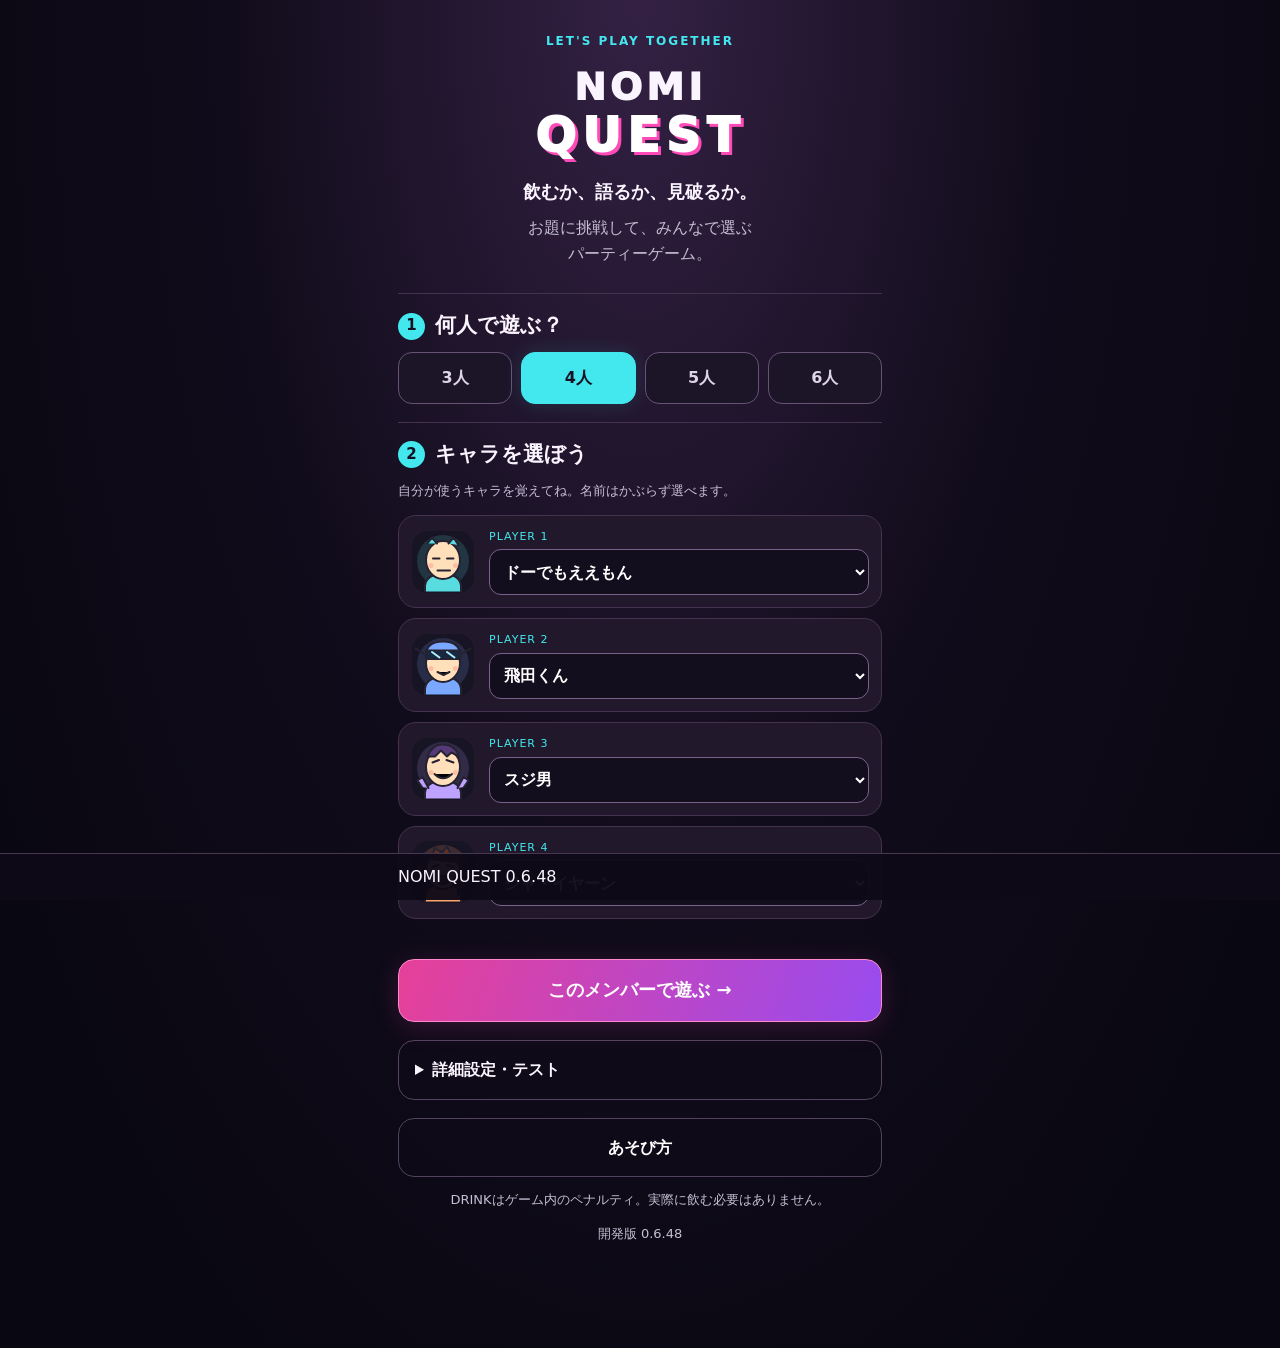
==== commit b843d9f5: "Publish approved v0.6.48 character lobby trial" ====
--- a/index.html
+++ b/index.html
@@ -1,4 +1,4 @@
-<!doctype html><html lang="ja"><head><meta charset="utf-8"><meta name="viewport" content="width=device-width, initial-scale=1, viewport-fit=cover"><title>NOMI QUEST 0.6.47</title><style>
+<!doctype html><html lang="ja"><head><meta charset="utf-8"><meta name="viewport" content="width=device-width, initial-scale=1, viewport-fit=cover"><title>NOMI QUEST 0.6.48</title><style>
 :root{color-scheme:dark;--pink:#ff4bb7;--cyan:#42e8ed;--muted:#beb4cd}*{box-sizing:border-box}body{margin:0;background:radial-gradient(ellipse at top,#34173f,#090712 55%);color:#faf4ff;font:16px/1.6 system-ui,sans-serif}main{max-width:520px;margin:auto;padding:20px 18px 90px}[hidden]{display:none!important}h1,h2{line-height:1.3;overflow-wrap:anywhere}h2{font-size:25px}p{overflow-wrap:anywhere}.logo{text-align:center;margin:25px 0;font-size:42px;letter-spacing:3px;line-height:1.1}.logo span{display:block;color:var(--cyan);font-size:52px}.eyebrow{color:var(--pink);font-size:12px;font-weight:800;letter-spacing:2px}.muted{color:var(--muted)}.btn{display:block;width:100%;padding:16px 12px;margin:12px 0;border:1px solid #805b92;border-radius:16px;background:#21172e;color:white;font:inherit;font-weight:750;touch-action:manipulation;cursor:pointer;overflow-wrap:anywhere}.btn:disabled{opacity:.4;cursor:wait}.primary{border-color:var(--pink);background:#47203e;box-shadow:0 0 20px #ff4bb733}.heart{font-size:42px;background:#831743;min-height:160px}.card{padding:22px;background:#1b1228;border:1px solid var(--pink);border-radius:22px;margin:20px 0}.draw{font-size:60px;min-height:230px;color:var(--cyan);border:2px solid var(--pink);background:linear-gradient(135deg,#361845,#0f1020)}label{display:block;margin:16px 0;color:var(--muted)}input,select,textarea{display:block;width:100%;padding:14px;font:inherit;color:white;background:#130e1d;border:1px solid #6c507d;border-radius:12px;margin-top:6px}textarea{min-height:110px;resize:vertical}.error{color:#ffb2c3;min-height:1em}.note{padding:10px;border-left:3px solid var(--cyan);background:#21192e}.stats{display:grid;grid-template-columns:1fr 1fr;gap:8px}.playerstat{border:1px solid #51425d;border-radius:12px;padding:10px;font-size:12px;min-width:0;overflow-wrap:anywhere}.playerstat b,.playerstat span{display:block}.toolbar{position:fixed;bottom:0;left:0;right:0;padding:10px 16px calc(10px + env(safe-area-inset-bottom));background:#0e0a17f5;border-top:1px solid #493651;z-index:10}.toolbar>div{max-width:484px;margin:auto;display:flex;align-items:center;justify-content:space-between;gap:12px}.toolbar button{background:#251a30;color:white;border:1px solid #66516f;border-radius:9px;padding:8px 14px;font:inherit}.vibeStage{display:grid;grid-template-columns:1fr 1fr;gap:12px}.vibeAvatar{font-size:22px;padding:18px 8px;background:#20172c;border-radius:12px;overflow-wrap:anywhere}.shiver{animation:shake .08s linear infinite}@keyframes shake{0%{transform:translateX(-5px)}100%{transform:translateX(5px)}}#help{line-height:1.85}#help h2{font-size:22px}#help ul,#help ol{padding-left:24px}.small{font-size:13px}
 .countdown{text-align:center;font-size:72px;font-weight:900;color:var(--cyan);text-shadow:0 0 22px #42e8ed88;animation:countpop .65s ease infinite}@keyframes countpop{from{transform:scale(1.2);opacity:.45}to{transform:scale(1);opacity:1}}
 
@@ -10,25 +10,34 @@
 .secret-word{font-size:clamp(36px,9vw,54px);line-height:1.35;font-weight:850;text-align:center;padding:36px 16px;margin:24px 0;border:2px solid var(--cyan);border-radius:22px;background:#172732;overflow-wrap:anywhere}
 .compact-secret{margin-top:28px;gap:6px}.compact-secret .playerstat{padding:8px;font-size:11px}.compact-secret .playerstat b{font-size:13px}
 .secret-result{margin:20px 0}.secret-reveal{padding:20px;border:1px solid var(--pink);border-radius:20px;background:#24142e;text-align:center}.secret-reveal>p{margin:0}.secret-person{font-size:28px;line-height:1.35;margin:10px 0 22px;overflow-wrap:anywhere}.secret-pair{display:grid;grid-template-columns:1fr 1fr;gap:10px}.secret-pair>div{min-width:0;padding:12px 8px;border-radius:12px;background:#110d1b}.secret-pair span,.secret-pair strong{display:block}.secret-pair strong{font-size:24px;line-height:1.4;margin-top:6px;overflow-wrap:anywhere}.result-heading{font-size:18px;margin:24px 0 10px}.secret-scores{display:grid;gap:8px}.secret-score{display:grid;grid-template-columns:minmax(0,1fr) auto;gap:4px 12px;padding:14px;border:1px solid #51425d;border-radius:14px;background:#171120}.secret-score b{grid-column:1 / -1;overflow-wrap:anywhere}.verdict{font-weight:750}.correct .verdict{color:#72ebe2}.incorrect .verdict{color:#ffb2c3}.drink-change{font-size:18px}.secret-score small{grid-column:1 / -1}.secret-details{margin-top:20px;border:1px solid #51425d;border-radius:14px;padding:0 14px}.secret-details summary{padding:16px 0;cursor:pointer;font-weight:750}.secret-detail{padding:12px 0;border-top:1px solid #51425d}.secret-detail p{margin:6px 0;overflow-wrap:anywhere}
+
+/* v0.6.48: legible setup and character lobby. */
+:root{--muted:#c6bed4}body{background:radial-gradient(ellipse at 50% 0,#342144 0,#110c1b 45%,#090712 85%)}main{padding-top:14px}button,summary,select{touch-action:manipulation}button:focus-visible,summary:focus-visible,select:focus-visible{outline:3px solid var(--cyan);outline-offset:4px}.setup-hero{text-align:center;padding:14px 0 18px}.setup-hero .eyebrow{margin:4px 0 16px;color:var(--cyan)}.logo{font-weight:950;font-size:38px;margin:12px 0;letter-spacing:4px}.logo span{font-size:48px;letter-spacing:6px;color:white;text-shadow:3px 3px 0 #ff4bb7}.tagline{font-weight:800;font-size:18px;margin:16px 0 8px}.intro{color:var(--muted);margin:8px 0;line-height:1.65}.setup-step{padding:18px 0;border-top:1px solid #44334e}.setup-step h2{font-size:21px;margin:0 0 12px;display:flex;align-items:center;gap:10px}.step-number{display:inline-grid;place-items:center;border-radius:50%;width:27px;height:27px;background:var(--cyan);color:#131020;font-size:15px}.count-buttons{display:grid;grid-template-columns:repeat(4,1fr);gap:9px}.count-choice{min-height:52px;border:1px solid #665373;border-radius:14px;background:#1c1528;color:#ddd5e7;font:inherit;font-weight:850}.count-choice.selected{color:#171322;background:var(--cyan);border-color:var(--cyan);box-shadow:0 0 20px #42e8ed22}.character-slot{display:flex;gap:14px;align-items:center;margin:10px 0;padding:12px;background:#21182b;border:1px solid #44334e;border-radius:18px}.portrait{display:block;width:64px;height:64px;border-radius:18px;flex:none}.character-slot label{flex:1;min-width:0;margin:0;font-size:11px;letter-spacing:1px;color:var(--cyan)}.character-slot select{margin-top:4px;padding:10px;font-size:16px;font-weight:750;letter-spacing:0;min-height:46px;border-color:#79628a}.setup-options{border:1px solid #55435f;border-radius:16px;margin:18px 0;padding:0 16px}.setup-options>summary{cursor:pointer;padding:16px 0;font-weight:750}.quiet{background:transparent;border-color:#51425d;box-shadow:none}.footnote{text-align:center}.lobby-hero{text-align:center;padding:8px 0 16px}.brand-small{font-size:18px;font-weight:900;letter-spacing:3px}.brand-small span{color:var(--cyan)}.lobby-hero h2{font-size:32px;margin:14px 0 3px}.lobby-hero p{margin:6px 0}.lobby-grid{gap:12px}.playerstat{position:relative;background:linear-gradient(145deg,#281c36,#181322);border:1px solid #796084;border-radius:18px;padding:12px;font-size:14px;min-width:0}.player-who{display:flex;gap:8px;align-items:center}.player-who .portrait{width:38px;height:38px;border-radius:12px}.player-who>div{min-width:0}.player-who b{font-size:14px;line-height:1.4;overflow-wrap:anywhere}.drink-stat{display:flex;align-items:baseline;justify-content:space-between;gap:8px;margin:8px 0}.stat-label{font-size:11px;font-weight:800;letter-spacing:1.5px;color:var(--muted)}.drink-number{font-size:30px;line-height:1.1;color:var(--cyan);font-variant-numeric:tabular-nums}.inventory{display:flex;flex-wrap:wrap;gap:5px;border-top:1px solid #44334e;padding-top:8px;min-height:40px}.item-chip{flex:0 0 auto}.item-chip summary{list-style:none;display:grid;place-items:center;cursor:pointer;width:36px;min-height:36px;background:#39273f;border:1px solid #806183;border-radius:10px;font-size:20px}.item-chip summary::-webkit-details-marker{display:none}.item-chip[open]{flex:1 0 100%}.item-chip p{font-size:13px;line-height:1.55;margin:8px 0 0;padding:8px;border-radius:8px;background:#100d19;overflow-wrap:anywhere}.lobby-grid .player-who{flex-direction:column;text-align:center;gap:8px}.lobby-grid .player-who .portrait{width:70px;height:70px;border-radius:20px}.lobby-grid .player-who b{font-size:16px}.lobby-grid .drink-number{font-size:36px}.lobby-grid .inventory{justify-content:center}.item-hint{text-align:center;color:var(--muted);font-size:12px;margin:16px 0}.compact-secret{margin-top:26px;gap:8px}.compact-secret .playerstat{padding:10px;font-size:13px}.compact-secret .playerstat b{font-size:13px}.secret-pair strong{font-size:clamp(19px,5vw,24px)}#cardText{font-size:18px;line-height:1.8}#resultLines>p:first-child{font-size:26px;font-weight:850;color:var(--cyan)}#resultLines>p:nth-child(2){font-size:20px;font-weight:750}.error:empty{display:none}.toolbar button{min-height:44px}.btn{min-height:52px}.primary{background:linear-gradient(110deg,#e64098,#984cef);color:#fff;font-size:18px;border-color:#ff89ce;box-shadow:0 6px 26px #cb429d33}@media(max-width:360px){main{padding-left:12px;padding-right:12px}.lobby-grid{gap:8px}.playerstat{padding:10px}.lobby-grid .player-who b{font-size:14px}.character-slot{gap:9px;padding:10px}.character-slot .portrait{width:50px;height:50px}.character-slot select{font-size:14px}}@media(prefers-reduced-motion:reduce){.shiver{animation:none}}
 </style></head><body><main>
-<section id="home" class="screen"><div class="logo">NOMI<span>QUEST</span></div><p class="muted">飲むか、語るか、戦うか。</p><p>14のお題で遊ぶ飲み会ゲーム。DRINKはゲーム内のカウントで、実際に飲む必要はありません。</p><label>あなたの名前<input id="playerName" value="プレイヤー" maxlength="24" autocomplete="off"></label><label>アバター<select id="avatarSelect"><option>😎</option><option>🤠</option><option>👩‍🎤</option><option>🤓</option><option>🧙</option><option>🥸</option></select></label><label>遊び方<select id="modeSelect"><option id="npcOption" value="npc">あなた＋NPC3人</option><option value="local">4人で1台を順番に操作（従来）</option><option value="shared">スマホ1台で回して遊ぶ（13ゲーム）</option></select></label><label>ゲームの長さ<select id="turnSelect"><option value="10">サクッと 10ターン</option><option value="20" selected>ふつう 20ターン</option><option value="30">じっくり 30ターン</option><option value="999">エンドレス</option></select></label><button id="startButton" class="btn primary">ゲームスタート</button><button id="sharedStartButton" class="btn">📱 スマホ1台で回して遊ぶ</button><p class="muted small">人間4人で受け渡し。振動カードなし・充電は入力なし。</p><button id="testStartButton" class="btn">🧪 テストモード：全14ゲームを選ぶ</button><p class="muted small">上の遊び方設定をテストにも適用。スマホ1台モードは13ゲーム、ほかは14ゲーム。テストはターン制限なし。</p><button id="homeHelp" class="btn">あそび方</button><p id="version" class="muted small"></p></section>
-<section id="welcome" class="screen" hidden><h2>初期お助けカード</h2><p id="welcomeMode" class="note"></p><p id="welcomeItem" class="card"></p><p class="muted">全員に1枚ずつ。DRINKの対象になったとき、回避・軽減を選べます。</p><button id="welcomeNext" class="btn primary">TURN 1へ</button></section>
+<section id="home" class="screen">
+<header class="setup-hero"><p class="eyebrow">LET'S PLAY TOGETHER</p><h1 class="logo">NOMI<span>QUEST</span></h1><p class="tagline">飲むか、語るか、見破るか。</p><p class="intro">お題に挑戦して、みんなで選ぶ<br>パーティーゲーム。</p></header>
+<div class="setup-step"><h2><span class="step-number">1</span>何人で遊ぶ？</h2><input id="playerCount" type="hidden" value="4"><div id="countButtons" class="count-buttons" aria-label="参加人数"></div></div>
+<div class="setup-step"><h2><span class="step-number">2</span>キャラを選ぼう</h2><p class="muted small">自分が使うキャラを覚えてね。名前はかぶらず選べます。</p><div id="characterSlots"></div></div>
+<p id="setupError" class="error" role="alert"></p><button id="startButton" class="btn primary">このメンバーで遊ぶ →</button>
+<details class="setup-options"><summary>詳細設定・テスト</summary><label>遊び方<select id="modeSelect"><option value="shared">みんなで遊ぶ</option><option id="npcOption" value="npc">NPCと遊ぶ（あなたはPLAYER 1）</option><option value="local">従来のモード</option></select></label><label>ゲームの長さ<select id="turnSelect"><option value="10">サクッと 10ターン</option><option value="20" selected>ふつう 20ターン</option><option value="30">じっくり 30ターン</option><option value="999">エンドレス</option></select></label><button id="sharedStartButton" class="btn">📱 スマホ1台で回して遊ぶ</button><button id="testStartButton" class="btn">🧪 ゲームを選んでテスト</button><p class="muted small">みんなで遊ぶ：振動を除く13ゲーム、充電は入力なし。その他は全14ゲーム。テストにもこの設定を使います。</p></details>
+<button id="homeHelp" class="btn quiet">あそび方</button><p class="muted small footnote">DRINKはゲーム内のペナルティ。実際に飲む必要はありません。</p><p id="version" class="muted small footnote"></p></section>
+<section id="welcome" class="screen" hidden><header class="lobby-hero"><p id="lobbyMode" class="eyebrow">PARTY READY</p><div class="brand-small">NOMI <span>QUEST</span></div><h2>全員集合！</h2><p id="lobbyCount" class="muted"></p></header><div id="lobbyPlayers" class="stats lobby-grid"></div><p class="item-hint">お助けアイコンを押すと効果が見られます。</p><button id="welcomeNext" class="btn primary">ゲーム開始！</button><button id="editMembersButton" class="btn quiet">← メンバーを変更</button></section>
 <section id="turn" class="screen" hidden><p class="eyebrow">NEXT PLAYER</p><h2 id="turnTitle"></h2><h2 id="actorName"></h2><div id="npcCountdown" class="countdown" aria-live="polite" hidden></div><button id="drawButton" class="btn draw"><span class="deck-brand">NOMI QUEST</span><span class="deck-symbol">✦</span><span class="deck-label">タップしてカードを引く</span></button><div id="testMenu" hidden><h2>🧪 全ゲームをテスト</h2><p id="testProgress" class="note" aria-live="polite"></p><label>今回の当番<select id="testActorSelect"></select></label><p class="muted">選んだゲームを実際のルールで遊びます。DRINK・アイテムはテスト内で持ち越し。✓は最後まで遊んだゲームです。</p><div id="testCardButtons"></div></div></section>
 <section id="drawing" class="screen" hidden><h2 id="drawNotice">カード抽選中…</h2><div class="draw draw-animation" aria-hidden="true"><span class="deck-brand">NOMI QUEST</span><span class="deck-symbol">✦</span><span class="deck-label">カードを引いています…</span></div></section>
 <section id="card" class="screen" hidden><p id="cardType" class="eyebrow"></p><div class="card"><h2 id="cardTitle"></h2><p id="cardText"></p></div><button id="cardStart" class="btn primary">このお題であそぶ</button></section>
 <section id="play" class="screen" hidden><div id="playBox"></div></section>
 <section id="result" class="screen" hidden><p class="eyebrow">RESULT</p><h2 id="resultTitle"></h2><div id="resultLines" class="card"></div><button id="resultNext" class="btn primary">次へ →</button></section>
 <section id="end" class="screen" hidden><h2 id="endTitle"></h2><div id="endStats" class="card"></div><p id="endNote" class="muted"></p><button id="restartButton" class="btn primary">もう一度あそぶ</button><button id="endHome" class="btn">ホームへ</button><button id="endHelp" class="btn">あそび方</button></section>
-<section id="help" class="screen" hidden><button id="helpBack" class="btn">← 戻る</button><h1>NOMI QUEST あそび方</h1><p>開発版 0.6.47。あなた＋NPC3人、または4人で1台を順番に操作します。NPCは端末内で動くキャラクターで、通信や外部AIを使いません。</p><h2>進め方</h2><ol><li>ホームで名前・長さを選び、ゲームスタート。</li><li>初期カードを確認してTURN 1へ。今回のプレイヤーがカードを引きます。</li><li>このお題であそぶを押し、画面に沿って入力・タップ・予想します。</li><li>結果とアイテム効果を確認し、次へ。最後のターンで終了画面です。</li></ol><h2>スマホ1台で回して遊ぶ</h2><p>ホームの専用ボタンから人間4人で開始。振動カードを除く13ゲーム。本人に渡して「受け取った」を押してから回答・秘密のお題を確認します。秘密のお題は覚えたら隠し、次の人へ。充電は入力なしでHIGH／LOWを抽選し、実際の残量を会場で比較。HIGHは最多、LOWは最少、同率は全員がDRINK ＋1。充電だけは対象者をアプリに入力しないため、DRINKとアイテムの扱いは会場で確認し、アプリの個人カウント・アイテムには反映しません。ほかのゲームは従来のカウント・アイテム処理です。</p><h2>テストモード</h2><p>ホームの「テストモード：全14ゲームを選ぶ」で開始。遊び方の設定が適用されます。スマホ1台モードは13ゲーム、ほかは14ゲームです。初期お助けを確認して一覧へ進み、当番とゲームを選んで遊びます。王様も抽選を待たず選べます。終了まで遊んだゲームに✓が付き、結果から一覧へ戻って何度でも試せます。ターン制限なし、DRINK・アイテムはテスト内で持ち越し。終了→もう一度でリセット。テストの✓は動作・安定版の認定ではありません。</p><h2>変態を探せのお題</h2><p>13件をシャッフルし、同じセットで繰り返しません。全件出題後は通常の抽選対象から外れます。テストで選んだ場合は出題済みの案内のみ。新しいセット・もう一度あそぶでリセットします。途中中断したお題も出題済みです。</p><h2>カードのルール</h2><ul><li><b>変態を探せ</b>：お題をランダムに選び、4人が匿名投票。得票1位がDRINK 1。同率1位も対象。同じセット内ではお題を繰り返さない。</li><li><b>元恋人ファイル</b>：心に残った恋愛の場面を入力、または空欄で「話した！」を押して口頭で話す。聞いた後に判定し、誰か1人がOKでCLEAR。パス／OKなしはDRINK 1。</li><li><b>10秒ジャスト</b>：時計を見ずに10秒を狙ってSTOP。10秒から最も遠かった人がDRINK 1。同率は全員。</li><li><b>あなたのキスはどんな顔！？</b>：今回のプレイヤーがキス顔に挑戦。自己申告で完了。DRINK 1またはミッション回避アイテムでパス。</li><li><b>GO TO HEAVEN OR HELL</b>：相手を1人誘う。断られたら誘った人がDRINK 1、相手は罰なし。承諾ならルーレット：HEAVENは2人がお助け、HELLは2人がDRINK 2。NPCも承諾・拒否する。</li><li><b>充電マウント合戦！</b>：全員が充電残量（％）を入力したら、ルーレットでHIGH／LOWを決定。HIGHならいちばん多い人、LOWならいちばん少ない人がDRINK 1。同じ残量で並んだら全員対象。</li><li><b>誰だ、今ブルったの！？</b>：スマホをテーブルに置いてください。「置いた」を押して数秒待つと、ランダムに選ばれた1人がブルッ！ 選ばれた人だけDRINK 1。NPCはアバター、人間は対応端末の振動と名前表示で結果を確認します。</li><li><b>ドキドキしてんじゃねーよ！</b>：色ではなく形がハートのものをタップ。丸・三角・四角などのダミーと位置・色が毎回変化し、青いハートも正解。最速がお助け、最遅・失敗者がDRINK 1。早押し・違う形・3秒無反応は失敗。全員失敗ならお助けなし。</li><li><b>この中に一人だけ違う奴がいます</b>：一人だけ違うお題。全員がヒントを出し、自分も含めて違う人を1人選ぶ。各自の回答で判定し、正解はDRINKなし、不正解はDRINK 1。違う本人も自分を選べば正解。</li><li><b>多数派だと思った？</b>：秘密の二択に回答。多数派がDRINK 1。2対2なら全員DRINK 1。</li><li><b>お前ならそうすると思ったよ</b>：今回のプレイヤーがA/Bを秘密に選び、残り3人が予想。外した人がDRINK 1。</li><li><b>そのボタン、押して大丈夫？</b>：今回のプレイヤーが謎ボタンを1つ選ぶ。中身は回避・自分DRINK 1・全員DRINK 1。配置は毎回シャッフル。</li><li><b>👑 王様！</b>：王様が1〜2人とお題を指定。各自が完了、DRINK 2で拒否、ミッション回避アイテムでパスを選ぶ。</li><li><b>この中に一人だけ違う動きの奴がいます</b>：全員が秘密のお題を確認して隠す。未披露の人から完全ランダムに1人ずつ選び、ジェスチャーを披露。嘘・模倣OK。全員終了後に投票：自己指名も正解、正解は罰なし、不正解はDRINK 1。NPCは動きを短文で代用し、人間の演技は認識しません。</li></ul><h2>多数派だと思った？のお題</h2><p>13組からランダムに出題。4対0も全員が多数派でDRINK 1。NPCの経験・回答は仮想設定です。</p><ul><li>海派 ／ 山派</li><li>朝型 ／ 夜型</li><li>甘いもの ／ しょっぱいもの</li><li>旅行したい ／ 家でゆっくり</li><li>犬派 ／ 猫派</li><li>計画して動く ／ 気分で動く</li><li>セックスは好き ／ セックスは嫌い</li><li>セックスで演技する ／ セックスで演技しない</li><li>セックスをしたことある ／ セックスをしたことない</li><li>かめはめ波が撃てる ／ かめはめ波が撃てない</li><li>今日ラブホテルに行きたい ／ 今日ラブホテルに行きたくない</li><li>1週間以内にセックスした ／ 1週間以内にセックスしてない</li><li>私はエロい ／ 私はエロくない</li></ul><h2>アイテム</h2><p>バリア：今回のDRINKを完全回避。天使の分け前：2杯以上を1杯へ。可愛いだけじゃダメですか？：ミッション・王様の指示をパス。それぞれ1回で消費。最大3枚、満杯なら新しいカードは獲得できません。NPCもアイテムを使います。</p><h2>計測と秘密のお題</h2><p>10秒ジャストはSTARTからSTOPまでを計測（30秒で打ち切り）。ハートは色ではなく形で見分けます。丸・三角・四角などのダミーと位置・色が毎回変わり、青いハートも正解。出る前のタップ・違う形・3秒無反応は失敗。失敗は最速報酬の対象外で、全員失敗なら報酬なし。1ms単位の表示と同じ値で同着を判定します。計測中にアプリを背景へ移すとその計測をやり直します。秘密のお題は見る→隠す→ヒントを提出し、お題の言葉をそのまま書かないでください。</p><h2>ジェスチャー版</h2><p>全員がお題を見る→覚えた・お題を隠す。未披露から完全ランダムに1人を選び、その人だけ演じます。人間は「披露した」、NPCは動きの代用文を見て「NPCの披露を確認した」。全員終了後に投票します。嘘・模倣もOK。カメラ・録画・動作認識なし。NPCは人間の演技を観察できず、NPC投票は仮想判定です。</p><h2>顔・会話・端末</h2><p>キス顔や王様の指示は完了を自己申告します。撮影はしません。恋愛トークは文章を入力するか、空欄で「話した！」を押して口頭で話せます。口頭の案内で話を聞いてから「判定へ進む」を押し、聞き手がOKか回答します。NPCの判定は仮想で、音声認識・録音はありません。充電残量は自己申告、NPCの値は仮想です。振動カードは「置いた」を押して3〜5秒後に1人を選び、名前とアバターで表示します。NPCのアバターが震え、人間の端末は対応環境で振動を試みます。4人で1台では共有端末と名前表示で代用し、振動非対応でも進行できます。複数スマホとの通信はありません。</p><h2>NPCの読み合い</h2><p>アキは行動派、レンは安心派、ユイは計画派。二択にはお題ごとの好みがあり、80%で好みを選びます。好みは固定ですが毎回同じ答えとは限りません。推理は公開された動き・ヒントと自分のお題だけを使い、正解の人物を直接参照しません。ヒントが曖昧なら推測になります。</p><h2>終了・保存</h2><p>DRINKは仮想カウント。実際の飲酒は不要です。勝者の採点はせず、終了画面に全員のカウントを表示します。もう一度あそぶは同じ設定で進行をリセット。下の終了で途中終了もできます。中断したターンのDRINK・アイテム変更は取り消し、完了したターンだけを数えます。エンドレスも終了ボタンで終われます。セーブはなく、再読み込みで初期状態へ戻ります。Android実機確認・安定版認定はまだです。</p></section>
+<section id="help" class="screen" hidden><button id="helpBack" class="btn">← 戻る</button><h1>NOMI QUEST あそび方</h1><p>開発版 0.6.48。3〜6人で遊びます。指定6キャラから名前と専用アイコンを選び、集合ロビーから開始します。NPCは端末内で動くキャラクターで、通信や外部AIを使いません。</p><h2>進め方</h2><ol><li>ホームで人数・キャラを選び、このメンバーで遊ぶ。長さは詳細設定で変更できます。</li><li>ロビーに全員と所持アイテムを表示。ゲーム開始を押します。今回のプレイヤーがカードを引きます。</li><li>このお題であそぶを押し、画面に沿って入力・タップ・予想します。</li><li>結果とアイテム効果を確認し、次へ。最後のターンで終了画面です。</li></ol><h2>スマホ1台で回して遊ぶ</h2><p>ホームの専用ボタンから人間3〜6人で開始。振動カードを除く13ゲーム。本人に渡して「受け取った」を押してから回答・秘密のお題を確認します。秘密のお題は覚えたら隠し、次の人へ。充電は入力なしでHIGH／LOWを抽選し、実際の残量を会場で比較。HIGHは最多、LOWは最少、同率は全員がDRINK ＋1。充電だけは対象者をアプリに入力しないため、DRINKとアイテムの扱いは会場で確認し、アプリの個人カウント・アイテムには反映しません。ほかのゲームは従来のカウント・アイテム処理です。</p><h2>テストモード</h2><p>ホームの「テストモード：全14ゲームを選ぶ」で開始。遊び方の設定が適用されます。スマホ1台モードは13ゲーム、ほかは14ゲームです。初期お助けを確認して一覧へ進み、当番とゲームを選んで遊びます。王様も抽選を待たず選べます。終了まで遊んだゲームに✓が付き、結果から一覧へ戻って何度でも試せます。ターン制限なし、DRINK・アイテムはテスト内で持ち越し。終了→もう一度でリセット。テストの✓は動作・安定版の認定ではありません。</p><h2>変態を探せのお題</h2><p>13件をシャッフルし、同じセットで繰り返しません。全件出題後は通常の抽選対象から外れます。テストで選んだ場合は出題済みの案内のみ。新しいセット・もう一度あそぶでリセットします。途中中断したお題も出題済みです。</p><h2>カードのルール</h2><ul><li><b>変態を探せ</b>：お題をランダムに選び、全員が匿名投票。得票1位がDRINK 1。同率1位も対象。同じセット内ではお題を繰り返さない。</li><li><b>元恋人ファイル</b>：心に残った恋愛の場面を入力、または空欄で「話した！」を押して口頭で話す。聞いた後に判定し、誰か1人がOKでCLEAR。パス／OKなしはDRINK 1。</li><li><b>10秒ジャスト</b>：時計を見ずに10秒を狙ってSTOP。10秒から最も遠かった人がDRINK 1。同率は全員。</li><li><b>あなたのキスはどんな顔！？</b>：今回のプレイヤーがキス顔に挑戦。自己申告で完了。DRINK 1またはミッション回避アイテムでパス。</li><li><b>GO TO HEAVEN OR HELL</b>：相手を1人誘う。断られたら誘った人がDRINK 1、相手は罰なし。承諾ならルーレット：HEAVENは2人がお助け、HELLは2人がDRINK 2。NPCも承諾・拒否する。</li><li><b>充電マウント合戦！</b>：全員が充電残量（％）を入力したら、ルーレットでHIGH／LOWを決定。HIGHならいちばん多い人、LOWならいちばん少ない人がDRINK 1。同じ残量で並んだら全員対象。</li><li><b>誰だ、今ブルったの！？</b>：スマホをテーブルに置いてください。「置いた」を押して数秒待つと、ランダムに選ばれた1人がブルッ！ 選ばれた人だけDRINK 1。NPCはアバター、人間は対応端末の振動と名前表示で結果を確認します。</li><li><b>ドキドキしてんじゃねーよ！</b>：色ではなく形がハートのものをタップ。丸・三角・四角などのダミーと位置・色が毎回変化し、青いハートも正解。最速がお助け、最遅・失敗者がDRINK 1。早押し・違う形・3秒無反応は失敗。全員失敗ならお助けなし。</li><li><b>この中に一人だけ違う奴がいます</b>：一人だけ違うお題。全員がヒントを出し、自分も含めて違う人を1人選ぶ。各自の回答で判定し、正解はDRINKなし、不正解はDRINK 1。違う本人も自分を選べば正解。</li><li><b>多数派だと思った？</b>：秘密の二択に回答。多数派がDRINK 1。2対2なら全員DRINK 1。</li><li><b>お前ならそうすると思ったよ</b>：今回のプレイヤーがA/Bを秘密に選び、残り3人が予想。外した人がDRINK 1。</li><li><b>そのボタン、押して大丈夫？</b>：今回のプレイヤーが謎ボタンを1つ選ぶ。中身は回避・自分DRINK 1・全員DRINK 1。配置は毎回シャッフル。</li><li><b>👑 王様！</b>：王様が1〜2人とお題を指定。各自が完了、DRINK 2で拒否、ミッション回避アイテムでパスを選ぶ。</li><li><b>この中に一人だけ違う動きの奴がいます</b>：全員が秘密のお題を確認して隠す。未披露の人から完全ランダムに1人ずつ選び、ジェスチャーを披露。嘘・模倣OK。全員終了後に投票：自己指名も正解、正解は罰なし、不正解はDRINK 1。NPCは動きを短文で代用し、人間の演技は認識しません。</li></ul><h2>多数派だと思った？のお題</h2><p>13組からランダムに出題。全員同じ回答も多数派で全員DRINK 1。同数（4人の2対2、6人の3対3）は全員対象。NPCの経験・回答は仮想設定です。</p><ul><li>海派 ／ 山派</li><li>朝型 ／ 夜型</li><li>甘いもの ／ しょっぱいもの</li><li>旅行したい ／ 家でゆっくり</li><li>犬派 ／ 猫派</li><li>計画して動く ／ 気分で動く</li><li>セックスは好き ／ セックスは嫌い</li><li>セックスで演技する ／ セックスで演技しない</li><li>セックスをしたことある ／ セックスをしたことない</li><li>かめはめ波が撃てる ／ かめはめ波が撃てない</li><li>今日ラブホテルに行きたい ／ 今日ラブホテルに行きたくない</li><li>1週間以内にセックスした ／ 1週間以内にセックスしてない</li><li>私はエロい ／ 私はエロくない</li></ul><h2>アイテム</h2><p>バリア：今回のDRINKを完全回避。天使の分け前：DRINKペナルティが＋2以上のとき、＋1に減らせます。可愛いだけじゃダメですか？：ミッション・王様の指示をパス。それぞれ1回で消費。最大3枚、満杯なら新しいカードは獲得できません。NPCもアイテムを使います。</p><h2>計測と秘密のお題</h2><p>10秒ジャストはSTARTからSTOPまでを計測（30秒で打ち切り）。ハートは色ではなく形で見分けます。丸・三角・四角などのダミーと位置・色が毎回変わり、青いハートも正解。出る前のタップ・違う形・3秒無反応は失敗。失敗は最速報酬の対象外で、全員失敗なら報酬なし。1ms単位の表示と同じ値で同着を判定します。計測中にアプリを背景へ移すとその計測をやり直します。秘密のお題は見る→隠す→ヒントを提出し、お題の言葉をそのまま書かないでください。</p><h2>ジェスチャー版</h2><p>全員がお題を見る→覚えた・お題を隠す。未披露から完全ランダムに1人を選び、その人だけ演じます。人間は「披露した」、NPCは動きの代用文を見て「NPCの披露を確認した」。全員終了後に投票します。嘘・模倣もOK。カメラ・録画・動作認識なし。NPCは人間の演技を観察できず、NPC投票は仮想判定です。</p><h2>顔・会話・端末</h2><p>キス顔や王様の指示は完了を自己申告します。撮影はしません。恋愛トークは文章を入力するか、空欄で「話した！」を押して口頭で話せます。口頭の案内で話を聞いてから「判定へ進む」を押し、聞き手がOKか回答します。NPCの判定は仮想で、音声認識・録音はありません。充電残量は自己申告、NPCの値は仮想です。振動カードは「置いた」を押して3〜5秒後に1人を選び、名前とアバターで表示します。NPCのアバターが震え、人間の端末は対応環境で振動を試みます。1台では共有端末と名前表示で代用し、振動非対応でも進行できます。複数スマホとの通信はありません。</p><h2>NPCの読み合い</h2><p>NPCはプレイヤー順に行動派・安心派・計画派・行動派・安心派の仮想設定。名前・キャラの選択で性能は変わりません。二択にはお題ごとの好みがあり、80%で好みを選びます。好みは固定ですが毎回同じ答えとは限りません。推理は公開された動き・ヒントと自分のお題だけを使い、正解の人物を直接参照しません。ヒントが曖昧なら推測になります。</p><h2>終了・保存</h2><p>DRINKは仮想カウント。実際の飲酒は不要です。勝者の採点はせず、終了画面に全員のカウントを表示します。もう一度あそぶは同じ設定で進行をリセット。下の終了で途中終了もできます。中断したターンのDRINK・アイテム変更は取り消し、完了したターンだけを数えます。エンドレスも終了ボタンで終われます。セーブはなく、再読み込みで初期状態へ戻ります。Android実機確認・安定版認定はまだです。</p></section>
 <div id="playersHud" class="stats"></div></main><footer class="toolbar"><div><span id="hud"></span><button id="quitButton" type="button">終了</button></div></footer><script>'use strict';
-const VERSION='0.6.47';
+const VERSION='0.6.48';
 const NPC_ENABLED=true;
 const $=id=>document.getElementById(id);
 const rand=()=>Math.random();
 const pick=a=>a[Math.floor(rand()*a.length)];
 const shuffle=a=>{a=a.slice();for(let i=a.length-1;i>0;i--){const j=Math.floor(rand()*(i+1));[a[i],a[j]]=[a[j],a[i]]}return a};
-const items={barrier:{icon:'🛡️',name:'バリア',desc:'今回のDRINKを完全回避。1回で消費。'},cute:{icon:'🥺',name:'可愛いだけじゃダメですか？',desc:'ミッション・王様の指示を1回パス。'},angel:{icon:'👼',name:'天使の分け前',desc:'今回のDRINKが2杯以上なら1杯に。1回で消費。'}};
-const catalog=[{"key":"vote","title":"変態を探せ","type":"VOTE","level":"NORMAL","rule":"お題をランダムに選び、4人が匿名投票。得票1位がDRINK 1。同率1位も対象。同じセット内ではお題を繰り返さない。"},{"key":"talk","title":"元恋人ファイル","type":"TALK","level":"NORMAL","rule":"心に残った恋愛の場面を入力、または空欄で「話した！」を押して口頭で話す。聞いた後に判定し、誰か1人がOKでCLEAR。パス／OKなしはDRINK 1。"},{"key":"ten","title":"10秒ジャスト","type":"GAME","level":"NORMAL","rule":"時計を見ずに10秒を狙ってSTOP。10秒から最も遠かった人がDRINK 1。同率は全員。"},{"key":"mission","title":"あなたのキスはどんな顔！？","type":"MISSION","level":"NORMAL","rule":"今回のプレイヤーがキス顔に挑戦。自己申告で完了。DRINK 1またはミッション回避アイテムでパス。"},{"key":"danger","title":"GO TO HEAVEN OR HELL","type":"DANGER","level":"DANGER","rule":"相手を1人誘う。断られたら誘った人がDRINK 1、相手は罰なし。承諾ならルーレット：HEAVENは2人がお助け、HELLは2人がDRINK 2。NPCも承諾・拒否する。"},{"key":"battery","title":"充電マウント合戦！","type":"SMART","level":"NORMAL","rule":"全員が充電残量（％）を入力したら、ルーレットでHIGH／LOWを決定。HIGHならいちばん多い人、LOWならいちばん少ない人がDRINK 1。同じ残量で並んだら全員対象。"},{"key":"vibration","title":"誰だ、今ブルったの！？","type":"SMART","level":"DANGER","rule":"スマホをテーブルに置いてください。「置いた」を押して数秒待つと、ランダムに選ばれた1人がブルッ！ 選ばれた人だけDRINK 1。NPCはアバター、人間は対応端末の振動と名前表示で結果を確認します。"},{"key":"reaction","title":"ドキドキしてんじゃねーよ！","type":"SMART","level":"NORMAL","rule":"色ではなく形がハートのものをタップ。丸・三角・四角などのダミーと位置・色が毎回変化し、青いハートも正解。最速がお助け、最遅・失敗者がDRINK 1。早押し・違う形・3秒無反応は失敗。全員失敗ならお助けなし。"},{"key":"secret","title":"この中に一人だけ違う奴がいます","type":"SECRET","level":"DANGER","rule":"一人だけ違うお題。全員がヒントを出し、自分も含めて違う人を1人選ぶ。各自の回答で判定し、正解はDRINKなし、不正解はDRINK 1。違う本人も自分を選べば正解。"},{"key":"majority","title":"多数派だと思った？","type":"VOTE","level":"NORMAL","rule":"秘密の二択に回答。多数派がDRINK 1。2対2なら全員DRINK 1。"},{"key":"mind","title":"お前ならそうすると思ったよ","type":"MIND","level":"NORMAL","rule":"今回のプレイヤーがA/Bを秘密に選び、残り3人が予想。外した人がDRINK 1。"},{"key":"buttons","title":"そのボタン、押して大丈夫？","type":"LUCK","level":"DANGER","rule":"今回のプレイヤーが謎ボタンを1つ選ぶ。中身は回避・自分DRINK 1・全員DRINK 1。配置は毎回シャッフル。"},{"key":"king","title":"👑 王様！","type":"SPECIAL","level":"SPECIAL","rule":"王様が1〜2人とお題を指定。各自が完了、DRINK 2で拒否、ミッション回避アイテムでパスを選ぶ。"},{"key":"gesture","title":"この中に一人だけ違う動きの奴がいます","type":"GESTURE","level":"DANGER","rule":"全員が秘密のお題を確認して隠す。未披露の人から完全ランダムに1人ずつ選び、ジェスチャーを披露。嘘・模倣OK。全員終了後に投票：自己指名も正解、正解は罰なし、不正解はDRINK 1。NPCは動きを短文で代用し、人間の演技は認識しません。"}];
+const items={barrier:{icon:'🛡️',name:'バリア',desc:'今回のDRINKを完全回避。1回で消費。'},cute:{icon:'🥺',name:'可愛いだけじゃダメですか？',desc:'ミッション・王様の指示を1回パス。'},angel:{icon:'👼',name:'天使の分け前',desc:'DRINKペナルティが＋2以上のとき、＋1に減らせる。使うと消費。'}};
+const catalog=[{"key":"vote","title":"変態を探せ","type":"VOTE","level":"NORMAL","rule":"お題をランダムに選び、全員が匿名投票。得票1位がDRINK 1。同率1位も対象。同じセット内ではお題を繰り返さない。"},{"key":"talk","title":"元恋人ファイル","type":"TALK","level":"NORMAL","rule":"心に残った恋愛の場面を入力、または空欄で「話した！」を押して口頭で話す。聞いた後に判定し、誰か1人がOKでCLEAR。パス／OKなしはDRINK 1。"},{"key":"ten","title":"10秒ジャスト","type":"GAME","level":"NORMAL","rule":"時計を見ずに10秒を狙ってSTOP。10秒から最も遠かった人がDRINK 1。同率は全員。"},{"key":"mission","title":"あなたのキスはどんな顔！？","type":"MISSION","level":"NORMAL","rule":"今回のプレイヤーがキス顔に挑戦。自己申告で完了。DRINK 1またはミッション回避アイテムでパス。"},{"key":"danger","title":"GO TO HEAVEN OR HELL","type":"DANGER","level":"DANGER","rule":"相手を1人誘う。断られたら誘った人がDRINK 1、相手は罰なし。承諾ならルーレット：HEAVENは2人がお助け、HELLは2人がDRINK 2。NPCも承諾・拒否する。"},{"key":"battery","title":"充電マウント合戦！","type":"SMART","level":"NORMAL","rule":"全員が充電残量（％）を入力したら、ルーレットでHIGH／LOWを決定。HIGHならいちばん多い人、LOWならいちばん少ない人がDRINK 1。同じ残量で並んだら全員対象。"},{"key":"vibration","title":"誰だ、今ブルったの！？","type":"SMART","level":"DANGER","rule":"スマホをテーブルに置いてください。「置いた」を押して数秒待つと、ランダムに選ばれた1人がブルッ！ 選ばれた人だけDRINK 1。NPCはアバター、人間は対応端末の振動と名前表示で結果を確認します。"},{"key":"reaction","title":"ドキドキしてんじゃねーよ！","type":"SMART","level":"NORMAL","rule":"色ではなく形がハートのものをタップ。丸・三角・四角などのダミーと位置・色が毎回変化し、青いハートも正解。最速がお助け、最遅・失敗者がDRINK 1。早押し・違う形・3秒無反応は失敗。全員失敗ならお助けなし。"},{"key":"secret","title":"この中に一人だけ違う奴がいます","type":"SECRET","level":"DANGER","rule":"一人だけ違うお題。全員がヒントを出し、自分も含めて違う人を1人選ぶ。各自の回答で判定し、正解はDRINKなし、不正解はDRINK 1。違う本人も自分を選べば正解。"},{"key":"majority","title":"多数派だと思った？","type":"VOTE","level":"NORMAL","rule":"秘密の二択に回答。多数派がDRINK 1。2対2なら全員DRINK 1。"},{"key":"mind","title":"お前ならそうすると思ったよ","type":"MIND","level":"NORMAL","rule":"今回のプレイヤーがA/Bを秘密に選び、残り3人が予想。外した人がDRINK 1。"},{"key":"buttons","title":"そのボタン、押して大丈夫？","type":"LUCK","level":"DANGER","rule":"今回のプレイヤーが謎ボタンを1つ選ぶ。中身は回避・自分DRINK 1・全員DRINK 1。配置は毎回シャッフル。"},{"key":"king","title":"👑 王様！","type":"SPECIAL","level":"SPECIAL","rule":"王様が1〜2人とお題を指定。各自が完了、DRINK 2で拒否、ミッション回避アイテムでパスを選ぶ。"},{"key":"gesture","title":"この中に一人だけ違う動きの奴がいます","type":"GESTURE","level":"DANGER","rule":"全員が秘密のお題を確認して隠す。未披露の人から完全ランダムに1人ずつ選び、ジェスチャーを披露。嘘・模倣OK。全員終了後に投票：自己指名も正解、正解は罰なし、不正解はDRINK 1。NPCは動きを短文で代用し、人間の演技は認識しません。"}];
 const handlers={};
 let timers=new Set(),epoch=0,panelVersion=0;
 let S={phase:'home',players:[],turn:0,max:20,actor:0,card:null,ctx:{},history:[],mode:'npc',pending:[],summary:[],committed:false,helpFrom:'home',roundSnapshot:null,mindDeck:[],voteDeck:null,runId:0,testMode:false,testSeen:[]};
@@ -47,10 +56,31 @@
 function tag(id){return name(id)+(id===0?'（あなた）':S.players[id].npc?'（NPC）':'')}
 function ids(){return S.players.map(p=>p.id)}
 function other(id){return ids().filter(n=>n!==id)}
-function newPlayers(){const n=$('playerName').value.trim().slice(0,24)||'プレイヤー';$('playerName').value=n;return [{id:0,name:n,avatar:$('avatarSelect').value,npc:false,drinks:0,items:[]},...['アキ','レン','ユイ'].map((n,i)=>({id:i+1,name:n,avatar:['😎','🤠','👩‍🎤'][i],npc:S.mode==='npc',drinks:0,items:[]}))]}
 function playableCards(){return catalog.filter(c=>handlers[c.key]&&(S.mode!=='shared'||c.key!=='vibration'))}
-function renderHud(){if(!$('hud'))return;$('quitButton').hidden=!S.players.length||['home','help','end'].includes(S.phase);$('hud').textContent=S.testMode?'🧪 TEST '+S.testSeen.length+'/'+playableCards().length+' ｜ '+S.turn+'回目':S.turn?'TURN '+S.turn+' / '+(S.max===999?'∞':S.max):'NOMI QUEST '+VERSION;const box=$('playersHud');box.replaceChildren();const compact=['secret','gesture'].includes(S.card?.key)&&['play','result'].includes(S.phase);box.className=compact?'stats compact-secret':'stats';S.players.forEach(p=>{const e=element('div',undefined,'playerstat');e.appendChild(element('b',p.avatar+' '+(compact?name(p.id):tag(p.id))));e.appendChild(element('span','DRINK '+p.drinks+' ｜ ITEM '+p.items.length+'/3'));if(p.npc&&!compact)e.appendChild(element('small',npcPersonality[p.id].label));box.appendChild(e)})}
-function startSession(testMode=false){S.testMode=testMode===true;S.testSeen=[];S.runId++;cancelTimers();S.max=S.testMode?999:Number($('turnSelect').value);S.mode=NPC_ENABLED?$('modeSelect').value:'local';S.players=newPlayers();S.turn=0;S.actor=0;S.card=null;S.ctx={};S.history=[];S.mindDeck=[];S.voteDeck=null;S.pending=[];S.summary=[];S.committed=false;S.players.forEach(p=>p.items.push(pick(Object.keys(items))));S.roundSnapshot=S.players.map(p=>({...p,items:p.items.slice()}));$('welcomeItem').textContent=S.players[0].items.map(k=>items[k].icon+' '+items[k].name+'：'+items[k].desc).join('');$('welcomeNext').textContent=S.testMode?'テスト開始':'TURN 1へ';$('welcomeMode').textContent=S.mode==='shared'?'📱 スマホ1台：4人で回して遊びます。振動カードを除く13ゲーム。充電はHIGH／LOWだけ抽選し、実際の残量をその場で見比べます。':'';$('resultNext').textContent=S.testMode?'ゲーム一覧へ':'次へ →';display('welcome')}
+const setup={characters:[0,1,2,3,4,5]};
+function setupCount(){const n=Number($('playerCount').value);return Number.isInteger(n)&&n>=3&&n<=6?n:4}
+function renderSetup(){
+ const count=setupCount(),box=$('characterSlots');box.replaceChildren();
+ for(const b of Array.from($('countButtons').children)){const active=Number(b.value)===count;b.className='count-choice'+(active?' selected':'');b.setAttribute('aria-pressed',String(active))}
+ for(let i=0;i<count;i++){
+  const c=characters[setup.characters[i]],row=element('div',undefined,'character-slot');row.appendChild(portrait(c));const label=element('label','PLAYER '+(i+1));const select=element('select');select.id='characterSelect'+i;
+  characters.forEach((c,k)=>{const option=element('option',c.name);option.value=String(k);option.disabled=k!==setup.characters[i]&&setup.characters.slice(0,count).includes(k);select.appendChild(option)});select.value=String(setup.characters[i]);select.onchange=()=>{if(S.phase!=='home')return;const k=Number(select.value);if(Number.isInteger(k)&&k>=0&&k<characters.length&&!setup.characters.slice(0,count).some((v,j)=>j!==i&&v===k))setup.characters[i]=k;renderSetup()};label.appendChild(select);row.appendChild(label);box.appendChild(row)
+ }
+ $('setupError').textContent='';
+}
+function changeCount(n){if(S.phase!=='home')return;$('playerCount').value=String(n);const used=new Set();for(let i=0;i<n;i++){if(used.has(setup.characters[i]))setup.characters[i]=characters.findIndex((c,k)=>!used.has(k));used.add(setup.characters[i])}renderSetup()}
+function validSetup(){const count=Number($('playerCount').value),selected=setup.characters.slice(0,count);if(!Number.isInteger(count)||count<3||count>6||selected.length!==count||new Set(selected).size!==count||selected.some(k=>!Number.isInteger(k)||!characters[k])){$('setupError').textContent='3〜6人を選び、全員違うキャラにしてください。';return false}return true}
+function newPlayers(){return setup.characters.slice(0,setupCount()).map((k,id)=>({id,name:characters[k].name,avatar:characters[k].avatar,character:k,npc:id>0&&S.mode==='npc',drinks:0,items:[]}))}
+function playerTile(p,lobby=false){
+ const e=element('div',undefined,'playerstat');const who=element('div',undefined,'player-who');who.appendChild(portrait(characters[p.character??p.id]));const label=element('div');label.appendChild(element('b',p.name));if(p.npc)label.appendChild(element('small','NPC','muted'));who.appendChild(label);e.appendChild(who);
+ const stat=element('div',undefined,'drink-stat');stat.appendChild(element('span','DRINK','stat-label'));stat.appendChild(element('strong',p.drinks,'drink-number'));e.appendChild(stat);
+ const inventory=element('div',undefined,'inventory');for(const k of p.items){const d=element('details',undefined,'item-chip');const summary=element('summary',items[k].icon);summary.setAttribute('aria-label',p.name+'：'+items[k].name);d.appendChild(summary);d.appendChild(element('p',items[k].name+'：'+items[k].desc));inventory.appendChild(d)}if(!p.items.length)inventory.appendChild(element('span','お助けなし','small muted'));e.appendChild(inventory);return e;
+}
+function renderHud(){if(!$('hud'))return;$('quitButton').hidden=!S.players.length||['home','help','end','welcome'].includes(S.phase);$('hud').textContent=S.testMode?'🧪 TEST '+S.testSeen.length+'/'+playableCards().length+' ｜ '+S.turn+'回目':S.turn?'TURN '+S.turn+' / '+(S.max===999?'∞':S.max):'NOMI QUEST '+VERSION;
+ const box=$('playersHud');box.replaceChildren();box.hidden=!S.players.length||['home','help','welcome','end'].includes(S.phase);box.className='stats compact-secret';S.players.forEach(p=>box.appendChild(playerTile(p)));
+ if(S.phase==='welcome'){const lobby=$('lobbyPlayers');lobby.replaceChildren();S.players.forEach(p=>lobby.appendChild(playerTile(p,true)));$('lobbyCount').textContent=S.players.length+'人のメンバー';$('lobbyMode').textContent=S.testMode?'TEST MODE':S.mode==='npc'?'NPC PARTY':'PARTY READY'}
+}
+function startSession(testMode=false){if(!validSetup())return;S.testMode=testMode===true;S.testSeen=[];S.runId++;cancelTimers();S.max=S.testMode?999:Number($('turnSelect').value);S.mode=NPC_ENABLED?$('modeSelect').value:'local';S.players=newPlayers();S.turn=0;S.actor=0;S.card=null;S.ctx={};S.history=[];S.mindDeck=[];S.voteDeck=null;S.pending=[];S.summary=[];S.committed=false;S.players.forEach(p=>p.items.push(pick(Object.keys(items))));S.roundSnapshot=S.players.map(p=>({...p,items:p.items.slice()}));$('welcomeNext').textContent=S.testMode?'テスト開始！':'ゲーム開始！';$('resultNext').textContent=S.testMode?'ゲーム一覧へ':'次へ →';display('welcome')}
 function nextTurn(){if(!['welcome','result'].includes(S.phase))return;S.runId++;cancelTimers();if(S.max!==999&&S.turn>=S.max){finishSession();return}S.turn++;S.roundSnapshot=S.players.map(p=>({...p,items:p.items.slice()}));S.actor=S.testMode?0:pick(ids());S.card=null;S.ctx={};S.committed=false;$('actorName').textContent=S.players[S.actor].avatar+' '+tag(S.actor);$('turnTitle').textContent='TURN '+S.turn;display('turn');$('testMenu').hidden=!S.testMode;$('drawButton').hidden=S.testMode;$('actorName').hidden=S.testMode;if(S.testMode){$('npcCountdown').hidden=true;renderTestMenu();return}const npc=S.players[S.actor].npc;$('drawButton').disabled=npc;$('npcCountdown').hidden=!npc;if(npc){let count=3;const countdown=()=>{if(S.phase!=='turn')return;if(count===0){$('npcCountdown').hidden=true;drawCard();return}$('npcCountdown').textContent=String(count--);later(countdown,1000)};countdown()}}
 function renderTestMenu(){
  $('turnTitle').textContent='テスト '+S.turn+'回目';$('testProgress').textContent='最後まで確認：'+S.testSeen.length+' / '+playableCards().length+'種類'+(S.testSeen.length===playableCards().length?' — 全ゲーム確認済み！':'');
@@ -70,7 +100,7 @@
  reveal.appendChild(element('p','違うお題だったのは','muted'));
  reveal.appendChild(element('h3',S.players[odd].avatar+' '+name(odd),'secret-person'));
  const words=element('div',undefined,'secret-pair');
- for(const [label,word] of [['3人のお題',pair.common],['1人のお題',pair.odd]]){const e=element('div');e.appendChild(element('span',label,'small muted'));e.appendChild(element('strong',word));words.appendChild(e)}
+ for(const [label,word] of [[(S.players.length-1)+'人のお題',pair.common],['1人のお題',pair.odd]]){const e=element('div');e.appendChild(element('span',label,'small muted'));e.appendChild(element('strong',word));words.appendChild(e)}
  reveal.appendChild(words);box.appendChild(reveal);
  box.appendChild(element('h3','みんなの結果','result-heading'));
  const results=element('div',undefined,'secret-scores');
@@ -82,7 +112,7 @@
  details.appendChild(element('p','自分を指名しても正解。正解はDRINKなし、不正解は＋1（アイテム使用前）。','small muted'));box.appendChild(details);
 }
 function finishSession(){S.runId++;cancelTimers();$('endTitle').textContent=S.history.length+'ターン完了！';const box=$('endStats');box.replaceChildren();S.players.forEach(p=>box.appendChild(element('p',p.avatar+' '+tag(p.id)+'：DRINK '+p.drinks+' ／ アイテム '+p.items.length+'枚')));$('endNote').textContent='DRINKはゲーム内のカウントです。得点による勝敗はありません。';display('end')}
-function home(){S.runId++;cancelTimers();S.testMode=false;S.testSeen=[];S.turn=0;S.players=[];S.card=null;S.ctx={};S.pending=[];S.committed=false;display('home')}
+function home(){S.runId++;cancelTimers();S.testMode=false;S.testSeen=[];S.turn=0;S.players=[];S.card=null;S.ctx={};S.pending=[];S.committed=false;renderSetup();display('home')}
 function quit(){if(!S.players.length||['home','help','end'].includes(S.phase))return;const unfinished=S.phase!=='result';if(!confirm(unfinished?'このターンを中断して終了しますか？ 未完了ターンの結果は反映しません。':'ここまでのターンで終了しますか？'))return;if(unfinished&&S.roundSnapshot)S.players=S.roundSnapshot.map(p=>({...p,items:p.items.slice()}));S.pending=[];finishSession()}
 function openHelp(){S.helpFrom=S.phase;display('help')}
 function closeHelp(){display(S.helpFrom)}
@@ -116,13 +146,14 @@
 document.addEventListener('visibilitychange',()=>{if(document.hidden&&S.phase==='play'&&S.ctx.interrupt){const fn=S.ctx.interrupt;S.ctx.interrupt=null;fn()}});
 function bindScreen(id,phases,fn){$(id).onclick=()=>{if(phases.includes(S.phase))fn()}}
 function initialUI(){
- $('version').textContent='開発版 '+VERSION;$('modeSelect').value=NPC_ENABLED?'npc':'local';$('npcOption').disabled=!NPC_ENABLED;
- bindScreen('startButton',['home'],()=>startSession(false));bindScreen('testStartButton',['home'],()=>startSession(true));bindScreen('sharedStartButton',['home'],()=>{$('modeSelect').value='shared';startSession(false)});bindScreen('welcomeNext',['welcome'],nextTurn);bindScreen('drawButton',['turn'],()=>{if(!S.players[S.actor].npc)drawCard()});
+ $('version').textContent='開発版 '+VERSION;$('modeSelect').value=NPC_ENABLED?'shared':'local';$('npcOption').disabled=!NPC_ENABLED;$('playerCount').value='4';for(const n of [3,4,5,6]){const b=element('button',n+'人','count-choice');b.type='button';b.value=String(n);b.onclick=()=>changeCount(n);$('countButtons').appendChild(b)}renderSetup();
+ bindScreen('startButton',['home'],()=>startSession(false));bindScreen('testStartButton',['home'],()=>startSession(true));bindScreen('sharedStartButton',['home'],()=>{$('modeSelect').value='shared';startSession(false)});bindScreen('welcomeNext',['welcome'],nextTurn);bindScreen('editMembersButton',['welcome'],home);bindScreen('drawButton',['turn'],()=>{if(!S.players[S.actor].npc)drawCard()});
  bindScreen('cardStart',['card'],beginCard);bindScreen('resultNext',['result'],nextTurn);bindScreen('restartButton',['end'],()=>startSession(S.testMode));bindScreen('endHome',['end'],home);
  bindScreen('homeHelp',['home'],openHelp);bindScreen('endHelp',['end'],openHelp);bindScreen('helpBack',['help'],closeHelp);$('quitButton').onclick=quit;display('home');
 }
 // Local NPCs: no external AI, network or real device sensors.
 const npcProfiles=[null,{precision:1.15,reaction:240,insight:0.6,bias:0.68},{precision:2.1,reaction:360,insight:0.38,bias:0.35},{precision:0.75,reaction:280,insight:0.72,bias:0.52}];
+npcProfiles.push(npcProfiles[1],npcProfiles[2]);
 function npcTarget(id,options){return pick(options)}
 function npcTime(id){return Math.round((10+(rand()*2-1)*npcProfiles[id].precision)*1000)}
 function npcReaction(id){return Math.round(npcProfiles[id].reaction+rand()*500)}
@@ -132,6 +163,7 @@
  {label:'安心派：家・慣れた場所・慎重な選択が好き',mind:'BBABBAAABBAABBBBBABABBBAAABBBBBAABBBBAAB',majority:'BBABBAABABBBA'},
  {label:'計画派：比較・準備・創作が好き',mind:'AAAAAAABABAABABAAAABBBBAAABABABAABBBAAAB',majority:'BAABBAABABABA'}
 ];
+npcPersonality.push(npcPersonality[1],npcPersonality[2]);
 function npcProbability(id,prompt){
  const key=JSON.stringify(prompt),m=mindPrompts.findIndex(p=>JSON.stringify(p)===key),b=binaryPrompts.findIndex(p=>JSON.stringify(p)===key);
  const preferred=m>=0?npcPersonality[id].mind[m]:b>=0?npcPersonality[id].majority[b]:null;
@@ -167,6 +199,18 @@
  const majority=Object.keys(counts).filter(t=>counts[t]>=2),suspects=majority.length===1?visible.filter(o=>o.text!==majority[0]).map(o=>o.id):[];
  return suspects.length===1&&rand()<npcProfiles[id].insight?suspects[0]:pick(options);
 }
+
+// Original vector portraits; embedded at build time, with no external assets.
+const characters=[
+ {name:'ドーでもええもん',avatar:'😑',color:'#58dcdf',body:'<path d="M33 27 42 15 52 27M75 27 85 15 95 30" fill="#58dcdf"/><path d="M44 57h13m15 0h13"/><path d="M53 81h25"/>'},
+ {name:'飛田くん',avatar:'🚀',color:'#7aa7ff',body:'<path d="M29 45Q31 17 64 17t35 28" fill="#7aa7ff"/><path d="M30 35h69v17H30z" fill="#19273f"/><path d="m42 38 15 11m15-11 15 11" stroke="#aaf1ff"/><path d="m53 78 12 6 12-6"/><path d="M25 41 9 31m94 10 16-10"/>'},
+ {name:'スジ男',avatar:'💪',color:'#bda2ff',body:'<path d="M33 39q10-26 31-24 25 0 32 24l-15-8-9 8-12-12-12 12z" fill="#543a78"/><path d="m43 51 13-5m15 0 14 5"/><path d="M47 74q17 17 35 0"/><path d="m22 100-9-13 10-7 12 22m71-2 9-13-10-7-12 22" fill="#bda2ff"/>'},
+ {name:'ジャ・イヤーン',avatar:'🎤',color:'#ffa66e',body:'<path d="M31 39V28l13 3 3-15 15 10 10-13 9 18 14-1v17" fill="#603221"/><path d="m43 54 12-4m18 0 12 4"/><ellipse cx="64" cy="80" rx="11" ry="9" fill="#603221"/><path d="M94 82v28"/><circle cx="94" cy="81" r="9" fill="#19212f"/>'},
+ {name:'シゴかちゃん',avatar:'🥊',color:'#ff87b5',body:'<path d="M30 51Q20 15 64 15t34 38l-15-8-7-16-12 17-16-12-9 20" fill="#663348"/><circle cx="28" cy="29" r="12" fill="#ff87b5"/><circle cx="100" cy="29" r="12" fill="#ff87b5"/><path d="m45 55 9 5 4-5m14 0 9 5 4-5M53 78q11 9 22 0"/><path d="M11 102q-3-15 9-18 17-2 18 14v14H15zM117 102q3-15-9-18-17-2-18 14v14h23z" fill="#ff87b5"/>'},
+ {name:'エロすぎくん',avatar:'😏',color:'#c7e974',body:'<path d="M31 41q-3-24 34-24t34 24L76 29l-15 10-9-8z" fill="#3f4f26"/><rect x="36" y="48" width="23" height="20" rx="7" fill="#c7e974"/><rect x="70" y="48" width="23" height="20" rx="7" fill="#c7e974"/><path d="M59 55h11m-26 0 4 4 4-4m23 0 4 4 4-4M54 81q14 6 26-7"/>'}
+];
+function characterSVG(c){return '<svg xmlns="http://www.w3.org/2000/svg" viewBox="0 0 128 128"><rect x="2" y="2" width="124" height="124" rx="32" fill="#171424"/><circle cx="64" cy="62" r="52" fill="'+c.color+'" opacity=".16"/><g stroke="#262232" stroke-width="4" stroke-linecap="round" stroke-linejoin="round"><path d="M28 123v-12q3-23 36-23t36 23v12" fill="'+c.color+'"/><ellipse cx="64" cy="60" rx="34" ry="38" fill="#ffe0bb"/>'+c.body+'</g><circle cx="40" cy="71" r="5" fill="#ff9e94" opacity=".55"/><circle cx="89" cy="71" r="5" fill="#ff9e94" opacity=".55"/></svg>'}
+function portrait(c){const img=element('img',undefined,'portrait');img.setAttribute('src','data:image/svg+xml;charset=utf-8,'+encodeURIComponent(characterSVG(c)));img.setAttribute('alt',c.name+'のアイコン');img.setAttribute('width','128');img.setAttribute('height','128');return img}
 
 const votePrompts=["エロそうな人は？", "エッチが上手そうな人は？", "むっつりスケベは誰？", "電マ使ってそうな人は？", "ウーマナイザー使ってそうな人は？", "同人誌好きそうな人は？", "今夜ホテルへ行きたいと思ってそうな人は？", "パンツの臭いをこっそり嗅いでそうな人は？", "浮気をしそうな人は？", "複数プレイが好きそうな人は？", "NTR（ネトラレ）が好きそうな人は？", "ハメ撮りが好きそうな人は？", "舐めるの好きそうな人は？"];
 function nextVotePrompt(){if(S.voteDeck===null)S.voteDeck=shuffle(votePrompts);return S.voteDeck.pop()??null}
@@ -396,7 +440,7 @@
  })})};
 handlers.vibration=()=>{
  const box=panel('スマホをテーブルに置いてください','「置いた」を押して、スマホをテーブルに置いてください。数秒後、ランダムに選ばれた1人だけがDRINK +1。');
- note(box,S.mode==='npc'?'あなたが選ばれたら端末振動を試み、NPCならアバターが震えます。振動しなくても名前で結果が分かります。':'4人で1台の代用です。選ばれた人の名前を表示し、共有端末で振動を試みます。');
+ note(box,S.mode==='npc'?'あなたが選ばれたら端末振動を試み、NPCならアバターが震えます。振動しなくても名前で結果が分かります。':'1台で遊ぶ場合の代用です。選ばれた人の名前を表示し、共有端末で振動を試みます。');
  button(box,'置いた',()=>{
   if(S.ctx.vibrationStarted)return;S.ctx.vibrationStarted=true;
   const waiting=panel('そのまま待って…','スマホをテーブルに置いてください。誰が選ばれるかは、まだ秘密です。');
@@ -414,8 +458,8 @@
  })
 };
 handlers.reaction=()=>{collect('reaction',ids(),(id,done)=>timedInput(id,done,'reaction'),id=>({ms:npcReaction(id),valid:true,reason:''}),a=>{S.ctx.interrupt=null;const scores={},validScores={};ids().forEach(id=>{scores[id]=a[id].valid?a[id].ms:3000;if(a[id].valid)validScores[id]=a[id].ms});const winners=Object.keys(validScores).length?extremes(validScores,false):[],losers=extremes(scores,true);settle(ids().map(id=>tag(id)+'：'+(a[id].valid?a[id].ms+'ms':'失敗（'+a[id].reason+'）')).concat('最速：'+(winners.length?winners.map(tag).join('・'):'なし（全員失敗）'),'最遅・失敗：'+losers.map(tag).join('・')),drinkEffects(losers),winners)})};
-handlers.secret=()=>{const pair=pick(secretPairs),odd=pick(ids());S.ctx.odd=odd;collect('clue',ids(),(id,done)=>{const word=id===odd?pair.odd:pair.common;const box=panel(tag(id)+'：秘密のお題','あなたのお題は自分だけで確認してください。');button(box,'お題を見る',()=>{const view=panel(name(id)+'のお題','周りに見せず、自分だけで確認してください。');view.appendChild(element('div',word,'secret-word'));button(view,'隠して一言を書く',()=>{const write=panel(tag(id)+'：一言で表現','お題そのものを言わずに、特徴を書いてください。');const text=input(write,'一言ヒント',{type:'textarea',maxLength:80});const err=feedback(write);button(write,'このヒントを提出',()=>{const t=text.value.trim();if(!t||t.includes(word)){err.textContent='お題の言葉を使わずにヒントを書いてください';return}done(t)})})})},id=>npcClue(id,id===odd?pair.oddClues:pair.commonClues),clues=>{collect('oddVote',ids(),(id,done)=>{const box=panel(tag(id)+'：違うお題は誰？','自分も含めた4人から1人を選びます。正解ならDRINKなし、不正解はDRINK +1。自分を当てても正解です。');numberRows(clues).forEach(t=>note(box,t));choices(box,ids().map(n=>({label:tag(n),value:n})),done)},id=>npcSecretGuess(id,id===odd?pair.odd:pair.common,clues,ids()),a=>{const misses=ids().filter(id=>a[id]!==odd);S.ctx.secretResult={pair,odd,clues,answers:a};settle(['共通のお題：'+pair.common+' ／ 別のお題：'+pair.odd,'違った人：'+tag(odd),...numberRows(clues),...ids().map(id=>tag(id)+'の回答：'+tag(a[id])+' → '+(a[id]===odd?'正解・DRINKなし':'不正解・DRINK +1')),'自分も回答対象。自分を当てた場合も正解です。'],drinkEffects(misses),[])})})};
-handlers.majority=()=>{const prompt=pick(binaryPrompts);S.ctx.prompt=prompt;collect('majority',ids(),(id,done)=>{const box=panel(tag(id)+'：多数派だと思った？','みんなの答えは集計まで秘密。多数派がDRINK、同数なら全員。');choices(box,[{label:'A：'+prompt[0],value:'A'},{label:'B：'+prompt[1],value:'B'}],done)},id=>npcBinary(id,prompt),a=>{const countA=Object.values(a).filter(v=>v==='A').length;const losers=countA===2?ids():ids().filter(id=>a[id]===(countA>2?'A':'B'));settle(['A：'+prompt[0]+' / B：'+prompt[1],...numberRows(a),'A '+countA+'人 / B '+(4-countA)+'人',countA===2?'同数：全員DRINK':'多数派がDRINK'],drinkEffects(losers))})};
+handlers.secret=()=>{const pair=pick(secretPairs),odd=pick(ids());S.ctx.odd=odd;collect('clue',ids(),(id,done)=>{const word=id===odd?pair.odd:pair.common;const box=panel(tag(id)+'：秘密のお題','あなたのお題は自分だけで確認してください。');button(box,'お題を見る',()=>{const view=panel(name(id)+'のお題','周りに見せず、自分だけで確認してください。');view.appendChild(element('div',word,'secret-word'));button(view,'隠して一言を書く',()=>{const write=panel(tag(id)+'：一言で表現','お題そのものを言わずに、特徴を書いてください。');const text=input(write,'一言ヒント',{type:'textarea',maxLength:80});const err=feedback(write);button(write,'このヒントを提出',()=>{const t=text.value.trim();if(!t||t.includes(word)){err.textContent='お題の言葉を使わずにヒントを書いてください';return}done(t)})})})},id=>npcClue(id,id===odd?pair.oddClues:pair.commonClues),clues=>{collect('oddVote',ids(),(id,done)=>{const box=panel(tag(id)+'：違うお題は誰？','自分も含めた'+ids().length+'人から1人を選びます。正解ならDRINKなし、不正解はDRINK +1。自分を当てても正解です。');numberRows(clues).forEach(t=>note(box,t));choices(box,ids().map(n=>({label:tag(n),value:n})),done)},id=>npcSecretGuess(id,id===odd?pair.odd:pair.common,clues,ids()),a=>{const misses=ids().filter(id=>a[id]!==odd);S.ctx.secretResult={pair,odd,clues,answers:a};settle(['共通のお題：'+pair.common+' ／ 別のお題：'+pair.odd,'違った人：'+tag(odd),...numberRows(clues),...ids().map(id=>tag(id)+'の回答：'+tag(a[id])+' → '+(a[id]===odd?'正解・DRINKなし':'不正解・DRINK +1')),'自分も回答対象。自分を当てた場合も正解です。'],drinkEffects(misses),[])})})};
+handlers.majority=()=>{const prompt=pick(binaryPrompts);S.ctx.prompt=prompt;collect('majority',ids(),(id,done)=>{const box=panel(tag(id)+'：多数派だと思った？','みんなの答えは集計まで秘密。多数派がDRINK、同数なら全員。');choices(box,[{label:'A：'+prompt[0],value:'A'},{label:'B：'+prompt[1],value:'B'}],done)},id=>npcBinary(id,prompt),a=>{const countA=Object.values(a).filter(v=>v==='A').length;const half=ids().length/2;const losers=countA===half?ids():ids().filter(id=>a[id]===(countA>half?'A':'B'));settle(['A：'+prompt[0]+' / B：'+prompt[1],...numberRows(a),'A '+countA+'人 / B '+(ids().length-countA)+'人',countA===half?'同数：全員DRINK':'多数派がDRINK'],drinkEffects(losers))})};
 handlers.mind=()=>{const prompt=nextMindPrompt();actorInput('本人の二択',(id,done)=>{const box=panel(tag(id)+'：あなたならどっち？','答えは予想が終わるまで秘密。');choices(box,[{label:'A：'+prompt[0],value:'A'},{label:'B：'+prompt[1],value:'B'}],done)},id=>npcBinary(id,prompt),answer=>{collect('predict',other(S.actor),(id,done)=>{const box=panel(tag(id)+'：'+tag(S.actor)+'の答えを予想','本人の選択はまだ秘密です。');choices(box,[{label:'A：'+prompt[0],value:'A'},{label:'B：'+prompt[1],value:'B'}],done)},id=>npcPredict(id,S.actor,prompt),a=>{const losers=other(S.actor).filter(id=>a[id]!==answer);settle(['A：'+prompt[0]+' / B：'+prompt[1],tag(S.actor)+'の答え：'+answer,...numberRows(a),'外した人：'+(losers.length?losers.map(tag).join('・'):'なし')],drinkEffects(losers))})})};
 handlers.buttons=()=>{const outcomes=shuffle(['avoid','one','all']);actorInput('謎ボタン',(id,done)=>{const box=panel(tag(id)+'：そのボタン、押して大丈夫？','3つの中身は「回避／自分1杯／全員1杯」。押すまで秘密。');choices(box,[0,1,2].map(n=>({label:'❔ ボタン '+(n+1),value:n})),done)},id=>Math.floor(rand()*3),selected=>{const outcome=outcomes[selected];settle([tag(S.actor)+'：ボタン '+(selected+1),outcome==='avoid'?'✨ 回避！':outcome==='one'?'🍺 自分がDRINK 1':'🍺 全員がDRINK 1'],outcome==='avoid'?[]:drinkEffects(outcome==='one'?[S.actor]:ids()))})};
 handlers.king=()=>{actorInput('王様の指定',(id,done)=>{const box=panel(tag(id)+'：王様！','最大2人へお題を指定。指定された人は2杯で拒否できます。');const command=input(box,'お題',{value:'10秒だけ主役になってポーズ',maxLength:120});const picks=new Set(),err=feedback(box);other(id).forEach(n=>{const b=button(box,'□ '+tag(n),()=>{if(picks.has(n))picks.delete(n);else if(picks.size<2)picks.add(n);else{err.textContent='指定は最大2人です';return}b.textContent=(picks.has(n)?'☑ ':'□ ')+tag(n);err.textContent=''})});button(box,'このお題で指名',()=>{if(!command.value.trim()||!picks.size){err.textContent='お題と、1〜2人の指定が必要です';return}done({command:command.value.trim(),targets:[...picks]})})},id=>({command:pick(['10秒だけ主役になってポーズ','みんなにひとこと褒め言葉','全力で拍手をもらおう']),targets:shuffle(other(id)).slice(0,rand()<0.5?1:2)}),order=>{collect('kingMission',order.targets,(id,done)=>{const box=panel(tag(id)+'：王様からのお題',order.command+'（拒否はDRINK 2）');missionChoices(id,box,done)},npcMission,a=>{const losers=order.targets.filter(id=>a[id]==='pass');settle(['王様：'+tag(S.actor),'お題：'+order.command,...order.targets.map(id=>tag(id)+'：'+(a[id]==='done'?'完了！':a[id]==='cute'?'お助けでパス':'拒否：DRINK 2'))],drinkEffects(losers,2))})})};
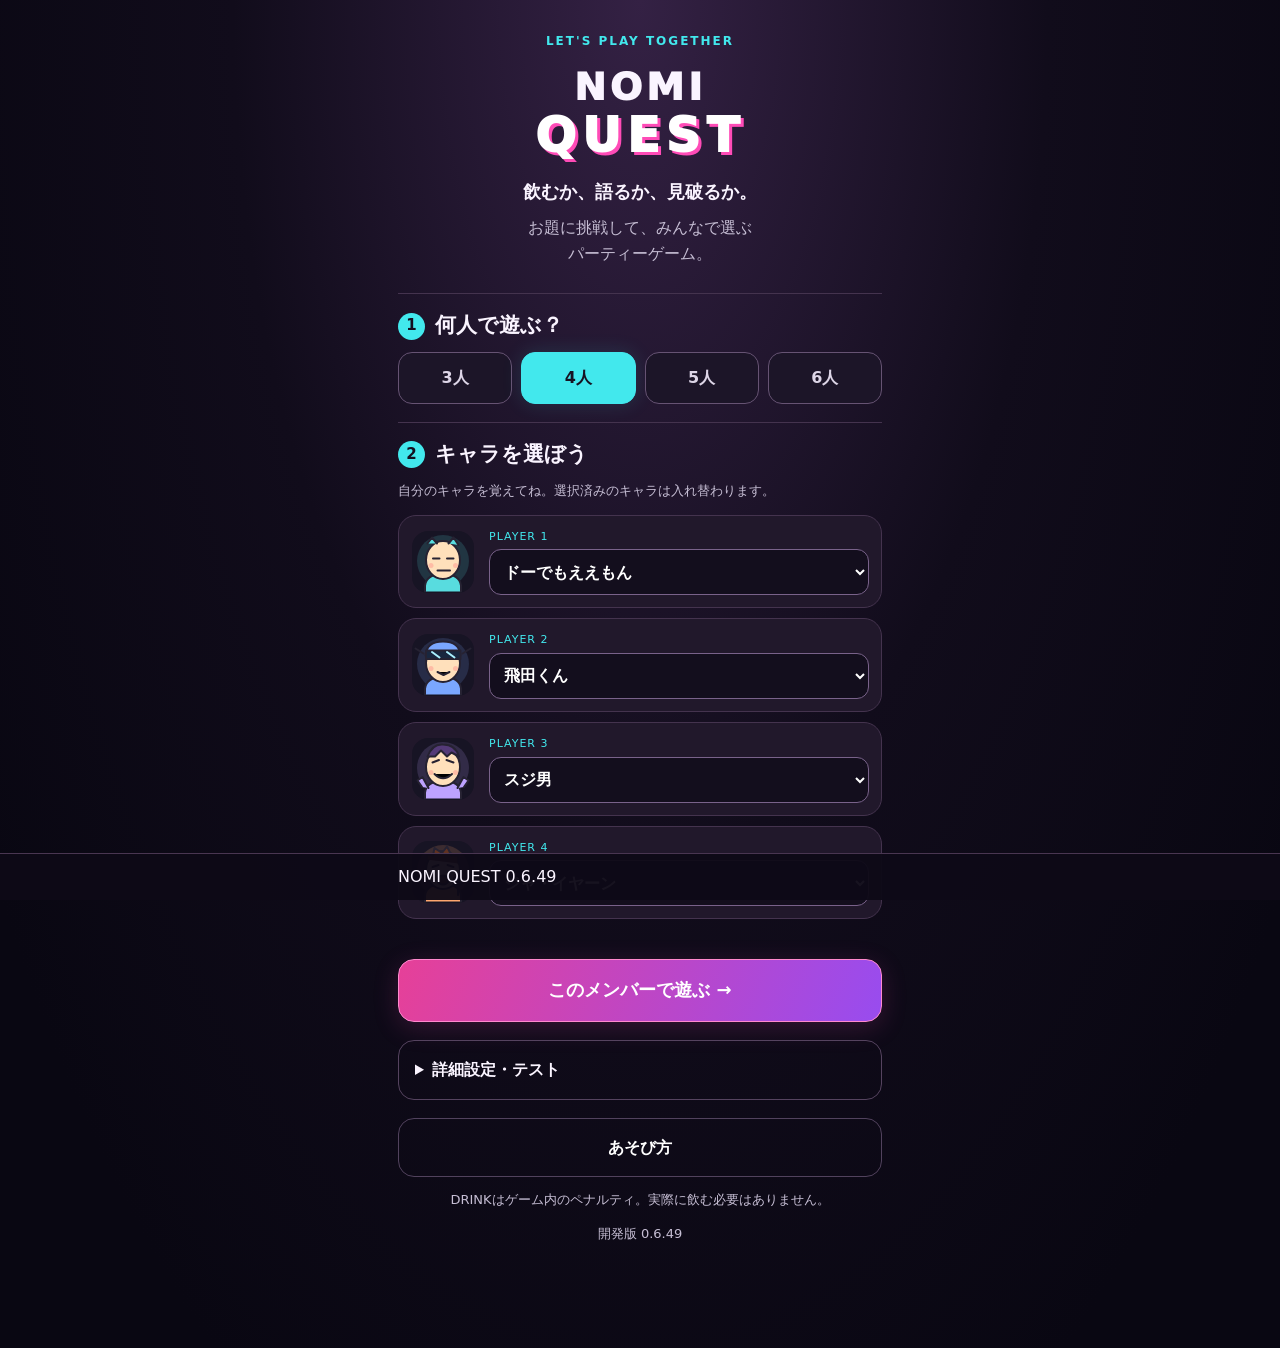
==== commit 6fea390c: "Publish v0.6.49 trial with six-player character swapping" ====
--- a/index.html
+++ b/index.html
@@ -1,4 +1,4 @@
-<!doctype html><html lang="ja"><head><meta charset="utf-8"><meta name="viewport" content="width=device-width, initial-scale=1, viewport-fit=cover"><title>NOMI QUEST 0.6.48</title><style>
+<!doctype html><html lang="ja"><head><meta charset="utf-8"><meta name="viewport" content="width=device-width, initial-scale=1, viewport-fit=cover"><title>NOMI QUEST 0.6.49</title><style>
 :root{color-scheme:dark;--pink:#ff4bb7;--cyan:#42e8ed;--muted:#beb4cd}*{box-sizing:border-box}body{margin:0;background:radial-gradient(ellipse at top,#34173f,#090712 55%);color:#faf4ff;font:16px/1.6 system-ui,sans-serif}main{max-width:520px;margin:auto;padding:20px 18px 90px}[hidden]{display:none!important}h1,h2{line-height:1.3;overflow-wrap:anywhere}h2{font-size:25px}p{overflow-wrap:anywhere}.logo{text-align:center;margin:25px 0;font-size:42px;letter-spacing:3px;line-height:1.1}.logo span{display:block;color:var(--cyan);font-size:52px}.eyebrow{color:var(--pink);font-size:12px;font-weight:800;letter-spacing:2px}.muted{color:var(--muted)}.btn{display:block;width:100%;padding:16px 12px;margin:12px 0;border:1px solid #805b92;border-radius:16px;background:#21172e;color:white;font:inherit;font-weight:750;touch-action:manipulation;cursor:pointer;overflow-wrap:anywhere}.btn:disabled{opacity:.4;cursor:wait}.primary{border-color:var(--pink);background:#47203e;box-shadow:0 0 20px #ff4bb733}.heart{font-size:42px;background:#831743;min-height:160px}.card{padding:22px;background:#1b1228;border:1px solid var(--pink);border-radius:22px;margin:20px 0}.draw{font-size:60px;min-height:230px;color:var(--cyan);border:2px solid var(--pink);background:linear-gradient(135deg,#361845,#0f1020)}label{display:block;margin:16px 0;color:var(--muted)}input,select,textarea{display:block;width:100%;padding:14px;font:inherit;color:white;background:#130e1d;border:1px solid #6c507d;border-radius:12px;margin-top:6px}textarea{min-height:110px;resize:vertical}.error{color:#ffb2c3;min-height:1em}.note{padding:10px;border-left:3px solid var(--cyan);background:#21192e}.stats{display:grid;grid-template-columns:1fr 1fr;gap:8px}.playerstat{border:1px solid #51425d;border-radius:12px;padding:10px;font-size:12px;min-width:0;overflow-wrap:anywhere}.playerstat b,.playerstat span{display:block}.toolbar{position:fixed;bottom:0;left:0;right:0;padding:10px 16px calc(10px + env(safe-area-inset-bottom));background:#0e0a17f5;border-top:1px solid #493651;z-index:10}.toolbar>div{max-width:484px;margin:auto;display:flex;align-items:center;justify-content:space-between;gap:12px}.toolbar button{background:#251a30;color:white;border:1px solid #66516f;border-radius:9px;padding:8px 14px;font:inherit}.vibeStage{display:grid;grid-template-columns:1fr 1fr;gap:12px}.vibeAvatar{font-size:22px;padding:18px 8px;background:#20172c;border-radius:12px;overflow-wrap:anywhere}.shiver{animation:shake .08s linear infinite}@keyframes shake{0%{transform:translateX(-5px)}100%{transform:translateX(5px)}}#help{line-height:1.85}#help h2{font-size:22px}#help ul,#help ol{padding-left:24px}.small{font-size:13px}
 .countdown{text-align:center;font-size:72px;font-weight:900;color:var(--cyan);text-shadow:0 0 22px #42e8ed88;animation:countpop .65s ease infinite}@keyframes countpop{from{transform:scale(1.2);opacity:.45}to{transform:scale(1);opacity:1}}
 
@@ -17,7 +17,7 @@
 <section id="home" class="screen">
 <header class="setup-hero"><p class="eyebrow">LET'S PLAY TOGETHER</p><h1 class="logo">NOMI<span>QUEST</span></h1><p class="tagline">飲むか、語るか、見破るか。</p><p class="intro">お題に挑戦して、みんなで選ぶ<br>パーティーゲーム。</p></header>
 <div class="setup-step"><h2><span class="step-number">1</span>何人で遊ぶ？</h2><input id="playerCount" type="hidden" value="4"><div id="countButtons" class="count-buttons" aria-label="参加人数"></div></div>
-<div class="setup-step"><h2><span class="step-number">2</span>キャラを選ぼう</h2><p class="muted small">自分が使うキャラを覚えてね。名前はかぶらず選べます。</p><div id="characterSlots"></div></div>
+<div class="setup-step"><h2><span class="step-number">2</span>キャラを選ぼう</h2><p class="muted small">自分のキャラを覚えてね。選択済みのキャラは入れ替わります。</p><div id="characterSlots"></div></div>
 <p id="setupError" class="error" role="alert"></p><button id="startButton" class="btn primary">このメンバーで遊ぶ →</button>
 <details class="setup-options"><summary>詳細設定・テスト</summary><label>遊び方<select id="modeSelect"><option value="shared">みんなで遊ぶ</option><option id="npcOption" value="npc">NPCと遊ぶ（あなたはPLAYER 1）</option><option value="local">従来のモード</option></select></label><label>ゲームの長さ<select id="turnSelect"><option value="10">サクッと 10ターン</option><option value="20" selected>ふつう 20ターン</option><option value="30">じっくり 30ターン</option><option value="999">エンドレス</option></select></label><button id="sharedStartButton" class="btn">📱 スマホ1台で回して遊ぶ</button><button id="testStartButton" class="btn">🧪 ゲームを選んでテスト</button><p class="muted small">みんなで遊ぶ：振動を除く13ゲーム、充電は入力なし。その他は全14ゲーム。テストにもこの設定を使います。</p></details>
 <button id="homeHelp" class="btn quiet">あそび方</button><p class="muted small footnote">DRINKはゲーム内のペナルティ。実際に飲む必要はありません。</p><p id="version" class="muted small footnote"></p></section>
@@ -28,9 +28,9 @@
 <section id="play" class="screen" hidden><div id="playBox"></div></section>
 <section id="result" class="screen" hidden><p class="eyebrow">RESULT</p><h2 id="resultTitle"></h2><div id="resultLines" class="card"></div><button id="resultNext" class="btn primary">次へ →</button></section>
 <section id="end" class="screen" hidden><h2 id="endTitle"></h2><div id="endStats" class="card"></div><p id="endNote" class="muted"></p><button id="restartButton" class="btn primary">もう一度あそぶ</button><button id="endHome" class="btn">ホームへ</button><button id="endHelp" class="btn">あそび方</button></section>
-<section id="help" class="screen" hidden><button id="helpBack" class="btn">← 戻る</button><h1>NOMI QUEST あそび方</h1><p>開発版 0.6.48。3〜6人で遊びます。指定6キャラから名前と専用アイコンを選び、集合ロビーから開始します。NPCは端末内で動くキャラクターで、通信や外部AIを使いません。</p><h2>進め方</h2><ol><li>ホームで人数・キャラを選び、このメンバーで遊ぶ。長さは詳細設定で変更できます。</li><li>ロビーに全員と所持アイテムを表示。ゲーム開始を押します。今回のプレイヤーがカードを引きます。</li><li>このお題であそぶを押し、画面に沿って入力・タップ・予想します。</li><li>結果とアイテム効果を確認し、次へ。最後のターンで終了画面です。</li></ol><h2>スマホ1台で回して遊ぶ</h2><p>ホームの専用ボタンから人間3〜6人で開始。振動カードを除く13ゲーム。本人に渡して「受け取った」を押してから回答・秘密のお題を確認します。秘密のお題は覚えたら隠し、次の人へ。充電は入力なしでHIGH／LOWを抽選し、実際の残量を会場で比較。HIGHは最多、LOWは最少、同率は全員がDRINK ＋1。充電だけは対象者をアプリに入力しないため、DRINKとアイテムの扱いは会場で確認し、アプリの個人カウント・アイテムには反映しません。ほかのゲームは従来のカウント・アイテム処理です。</p><h2>テストモード</h2><p>ホームの「テストモード：全14ゲームを選ぶ」で開始。遊び方の設定が適用されます。スマホ1台モードは13ゲーム、ほかは14ゲームです。初期お助けを確認して一覧へ進み、当番とゲームを選んで遊びます。王様も抽選を待たず選べます。終了まで遊んだゲームに✓が付き、結果から一覧へ戻って何度でも試せます。ターン制限なし、DRINK・アイテムはテスト内で持ち越し。終了→もう一度でリセット。テストの✓は動作・安定版の認定ではありません。</p><h2>変態を探せのお題</h2><p>13件をシャッフルし、同じセットで繰り返しません。全件出題後は通常の抽選対象から外れます。テストで選んだ場合は出題済みの案内のみ。新しいセット・もう一度あそぶでリセットします。途中中断したお題も出題済みです。</p><h2>カードのルール</h2><ul><li><b>変態を探せ</b>：お題をランダムに選び、全員が匿名投票。得票1位がDRINK 1。同率1位も対象。同じセット内ではお題を繰り返さない。</li><li><b>元恋人ファイル</b>：心に残った恋愛の場面を入力、または空欄で「話した！」を押して口頭で話す。聞いた後に判定し、誰か1人がOKでCLEAR。パス／OKなしはDRINK 1。</li><li><b>10秒ジャスト</b>：時計を見ずに10秒を狙ってSTOP。10秒から最も遠かった人がDRINK 1。同率は全員。</li><li><b>あなたのキスはどんな顔！？</b>：今回のプレイヤーがキス顔に挑戦。自己申告で完了。DRINK 1またはミッション回避アイテムでパス。</li><li><b>GO TO HEAVEN OR HELL</b>：相手を1人誘う。断られたら誘った人がDRINK 1、相手は罰なし。承諾ならルーレット：HEAVENは2人がお助け、HELLは2人がDRINK 2。NPCも承諾・拒否する。</li><li><b>充電マウント合戦！</b>：全員が充電残量（％）を入力したら、ルーレットでHIGH／LOWを決定。HIGHならいちばん多い人、LOWならいちばん少ない人がDRINK 1。同じ残量で並んだら全員対象。</li><li><b>誰だ、今ブルったの！？</b>：スマホをテーブルに置いてください。「置いた」を押して数秒待つと、ランダムに選ばれた1人がブルッ！ 選ばれた人だけDRINK 1。NPCはアバター、人間は対応端末の振動と名前表示で結果を確認します。</li><li><b>ドキドキしてんじゃねーよ！</b>：色ではなく形がハートのものをタップ。丸・三角・四角などのダミーと位置・色が毎回変化し、青いハートも正解。最速がお助け、最遅・失敗者がDRINK 1。早押し・違う形・3秒無反応は失敗。全員失敗ならお助けなし。</li><li><b>この中に一人だけ違う奴がいます</b>：一人だけ違うお題。全員がヒントを出し、自分も含めて違う人を1人選ぶ。各自の回答で判定し、正解はDRINKなし、不正解はDRINK 1。違う本人も自分を選べば正解。</li><li><b>多数派だと思った？</b>：秘密の二択に回答。多数派がDRINK 1。2対2なら全員DRINK 1。</li><li><b>お前ならそうすると思ったよ</b>：今回のプレイヤーがA/Bを秘密に選び、残り3人が予想。外した人がDRINK 1。</li><li><b>そのボタン、押して大丈夫？</b>：今回のプレイヤーが謎ボタンを1つ選ぶ。中身は回避・自分DRINK 1・全員DRINK 1。配置は毎回シャッフル。</li><li><b>👑 王様！</b>：王様が1〜2人とお題を指定。各自が完了、DRINK 2で拒否、ミッション回避アイテムでパスを選ぶ。</li><li><b>この中に一人だけ違う動きの奴がいます</b>：全員が秘密のお題を確認して隠す。未披露の人から完全ランダムに1人ずつ選び、ジェスチャーを披露。嘘・模倣OK。全員終了後に投票：自己指名も正解、正解は罰なし、不正解はDRINK 1。NPCは動きを短文で代用し、人間の演技は認識しません。</li></ul><h2>多数派だと思った？のお題</h2><p>13組からランダムに出題。全員同じ回答も多数派で全員DRINK 1。同数（4人の2対2、6人の3対3）は全員対象。NPCの経験・回答は仮想設定です。</p><ul><li>海派 ／ 山派</li><li>朝型 ／ 夜型</li><li>甘いもの ／ しょっぱいもの</li><li>旅行したい ／ 家でゆっくり</li><li>犬派 ／ 猫派</li><li>計画して動く ／ 気分で動く</li><li>セックスは好き ／ セックスは嫌い</li><li>セックスで演技する ／ セックスで演技しない</li><li>セックスをしたことある ／ セックスをしたことない</li><li>かめはめ波が撃てる ／ かめはめ波が撃てない</li><li>今日ラブホテルに行きたい ／ 今日ラブホテルに行きたくない</li><li>1週間以内にセックスした ／ 1週間以内にセックスしてない</li><li>私はエロい ／ 私はエロくない</li></ul><h2>アイテム</h2><p>バリア：今回のDRINKを完全回避。天使の分け前：DRINKペナルティが＋2以上のとき、＋1に減らせます。可愛いだけじゃダメですか？：ミッション・王様の指示をパス。それぞれ1回で消費。最大3枚、満杯なら新しいカードは獲得できません。NPCもアイテムを使います。</p><h2>計測と秘密のお題</h2><p>10秒ジャストはSTARTからSTOPまでを計測（30秒で打ち切り）。ハートは色ではなく形で見分けます。丸・三角・四角などのダミーと位置・色が毎回変わり、青いハートも正解。出る前のタップ・違う形・3秒無反応は失敗。失敗は最速報酬の対象外で、全員失敗なら報酬なし。1ms単位の表示と同じ値で同着を判定します。計測中にアプリを背景へ移すとその計測をやり直します。秘密のお題は見る→隠す→ヒントを提出し、お題の言葉をそのまま書かないでください。</p><h2>ジェスチャー版</h2><p>全員がお題を見る→覚えた・お題を隠す。未披露から完全ランダムに1人を選び、その人だけ演じます。人間は「披露した」、NPCは動きの代用文を見て「NPCの披露を確認した」。全員終了後に投票します。嘘・模倣もOK。カメラ・録画・動作認識なし。NPCは人間の演技を観察できず、NPC投票は仮想判定です。</p><h2>顔・会話・端末</h2><p>キス顔や王様の指示は完了を自己申告します。撮影はしません。恋愛トークは文章を入力するか、空欄で「話した！」を押して口頭で話せます。口頭の案内で話を聞いてから「判定へ進む」を押し、聞き手がOKか回答します。NPCの判定は仮想で、音声認識・録音はありません。充電残量は自己申告、NPCの値は仮想です。振動カードは「置いた」を押して3〜5秒後に1人を選び、名前とアバターで表示します。NPCのアバターが震え、人間の端末は対応環境で振動を試みます。1台では共有端末と名前表示で代用し、振動非対応でも進行できます。複数スマホとの通信はありません。</p><h2>NPCの読み合い</h2><p>NPCはプレイヤー順に行動派・安心派・計画派・行動派・安心派の仮想設定。名前・キャラの選択で性能は変わりません。二択にはお題ごとの好みがあり、80%で好みを選びます。好みは固定ですが毎回同じ答えとは限りません。推理は公開された動き・ヒントと自分のお題だけを使い、正解の人物を直接参照しません。ヒントが曖昧なら推測になります。</p><h2>終了・保存</h2><p>DRINKは仮想カウント。実際の飲酒は不要です。勝者の採点はせず、終了画面に全員のカウントを表示します。もう一度あそぶは同じ設定で進行をリセット。下の終了で途中終了もできます。中断したターンのDRINK・アイテム変更は取り消し、完了したターンだけを数えます。エンドレスも終了ボタンで終われます。セーブはなく、再読み込みで初期状態へ戻ります。Android実機確認・安定版認定はまだです。</p></section>
+<section id="help" class="screen" hidden><button id="helpBack" class="btn">← 戻る</button><h1>NOMI QUEST あそび方</h1><p>開発版 0.6.49。3〜6人で遊びます。指定6キャラから名前と専用アイコンを選び、集合ロビーから開始します。選択済みのキャラは2人を入れ替え、重複しません。NPCは端末内で動くキャラクターで、通信や外部AIを使いません。</p><h2>進め方</h2><ol><li>ホームで人数・キャラを選び、このメンバーで遊ぶ。長さは詳細設定で変更できます。</li><li>ロビーに全員と所持アイテムを表示。ゲーム開始を押します。今回のプレイヤーがカードを引きます。</li><li>このお題であそぶを押し、画面に沿って入力・タップ・予想します。</li><li>結果とアイテム効果を確認し、次へ。最後のターンで終了画面です。</li></ol><h2>スマホ1台で回して遊ぶ</h2><p>ホームの専用ボタンから人間3〜6人で開始。振動カードを除く13ゲーム。本人に渡して「受け取った」を押してから回答・秘密のお題を確認します。秘密のお題は覚えたら隠し、次の人へ。充電は入力なしでHIGH／LOWを抽選し、実際の残量を会場で比較。HIGHは最多、LOWは最少、同率は全員がDRINK ＋1。充電だけは対象者をアプリに入力しないため、DRINKとアイテムの扱いは会場で確認し、アプリの個人カウント・アイテムには反映しません。ほかのゲームは従来のカウント・アイテム処理です。</p><h2>テストモード</h2><p>ホームの「テストモード：全14ゲームを選ぶ」で開始。遊び方の設定が適用されます。スマホ1台モードは13ゲーム、ほかは14ゲームです。初期お助けを確認して一覧へ進み、当番とゲームを選んで遊びます。王様も抽選を待たず選べます。終了まで遊んだゲームに✓が付き、結果から一覧へ戻って何度でも試せます。ターン制限なし、DRINK・アイテムはテスト内で持ち越し。終了→もう一度でリセット。テストの✓は動作・安定版の認定ではありません。</p><h2>変態を探せのお題</h2><p>13件をシャッフルし、同じセットで繰り返しません。全件出題後は通常の抽選対象から外れます。テストで選んだ場合は出題済みの案内のみ。新しいセット・もう一度あそぶでリセットします。途中中断したお題も出題済みです。</p><h2>カードのルール</h2><ul><li><b>変態を探せ</b>：お題をランダムに選び、全員が匿名投票。得票1位がDRINK 1。同率1位も対象。同じセット内ではお題を繰り返さない。</li><li><b>元恋人ファイル</b>：心に残った恋愛の場面を入力、または空欄で「話した！」を押して口頭で話す。聞いた後に判定し、誰か1人がOKでCLEAR。パス／OKなしはDRINK 1。</li><li><b>10秒ジャスト</b>：時計を見ずに10秒を狙ってSTOP。10秒から最も遠かった人がDRINK 1。同率は全員。</li><li><b>あなたのキスはどんな顔！？</b>：今回のプレイヤーがキス顔に挑戦。自己申告で完了。DRINK 1またはミッション回避アイテムでパス。</li><li><b>GO TO HEAVEN OR HELL</b>：相手を1人誘う。断られたら誘った人がDRINK 1、相手は罰なし。承諾ならルーレット：HEAVENは2人がお助け、HELLは2人がDRINK 2。NPCも承諾・拒否する。</li><li><b>充電マウント合戦！</b>：全員が充電残量（％）を入力したら、ルーレットでHIGH／LOWを決定。HIGHならいちばん多い人、LOWならいちばん少ない人がDRINK 1。同じ残量で並んだら全員対象。</li><li><b>誰だ、今ブルったの！？</b>：スマホをテーブルに置いてください。「置いた」を押して数秒待つと、ランダムに選ばれた1人がブルッ！ 選ばれた人だけDRINK 1。NPCはアバター、人間は対応端末の振動と名前表示で結果を確認します。</li><li><b>ドキドキしてんじゃねーよ！</b>：色ではなく形がハートのものをタップ。丸・三角・四角などのダミーと位置・色が毎回変化し、青いハートも正解。最速がお助け、最遅・失敗者がDRINK 1。早押し・違う形・3秒無反応は失敗。全員失敗ならお助けなし。</li><li><b>この中に一人だけ違う奴がいます</b>：一人だけ違うお題。全員がヒントを出し、自分も含めて違う人を1人選ぶ。各自の回答で判定し、正解はDRINKなし、不正解はDRINK 1。違う本人も自分を選べば正解。</li><li><b>多数派だと思った？</b>：秘密の二択に回答。多数派がDRINK 1。2対2なら全員DRINK 1。</li><li><b>お前ならそうすると思ったよ</b>：今回のプレイヤーがA/Bを秘密に選び、残り3人が予想。外した人がDRINK 1。</li><li><b>そのボタン、押して大丈夫？</b>：今回のプレイヤーが謎ボタンを1つ選ぶ。中身は回避・自分DRINK 1・全員DRINK 1。配置は毎回シャッフル。</li><li><b>👑 王様！</b>：王様が1〜2人とお題を指定。各自が完了、DRINK 2で拒否、ミッション回避アイテムでパスを選ぶ。</li><li><b>この中に一人だけ違う動きの奴がいます</b>：全員が秘密のお題を確認して隠す。未披露の人から完全ランダムに1人ずつ選び、ジェスチャーを披露。嘘・模倣OK。全員終了後に投票：自己指名も正解、正解は罰なし、不正解はDRINK 1。NPCは動きを短文で代用し、人間の演技は認識しません。</li></ul><h2>多数派だと思った？のお題</h2><p>13組からランダムに出題。全員同じ回答も多数派で全員DRINK 1。同数（4人の2対2、6人の3対3）は全員対象。NPCの経験・回答は仮想設定です。</p><ul><li>海派 ／ 山派</li><li>朝型 ／ 夜型</li><li>甘いもの ／ しょっぱいもの</li><li>旅行したい ／ 家でゆっくり</li><li>犬派 ／ 猫派</li><li>計画して動く ／ 気分で動く</li><li>セックスは好き ／ セックスは嫌い</li><li>セックスで演技する ／ セックスで演技しない</li><li>セックスをしたことある ／ セックスをしたことない</li><li>かめはめ波が撃てる ／ かめはめ波が撃てない</li><li>今日ラブホテルに行きたい ／ 今日ラブホテルに行きたくない</li><li>1週間以内にセックスした ／ 1週間以内にセックスしてない</li><li>私はエロい ／ 私はエロくない</li></ul><h2>アイテム</h2><p>バリア：今回のDRINKを完全回避。天使の分け前：DRINKペナルティが＋2以上のとき、＋1に減らせます。可愛いだけじゃダメですか？：ミッション・王様の指示をパス。それぞれ1回で消費。最大3枚、満杯なら新しいカードは獲得できません。NPCもアイテムを使います。</p><h2>計測と秘密のお題</h2><p>10秒ジャストはSTARTからSTOPまでを計測（30秒で打ち切り）。ハートは色ではなく形で見分けます。丸・三角・四角などのダミーと位置・色が毎回変わり、青いハートも正解。出る前のタップ・違う形・3秒無反応は失敗。失敗は最速報酬の対象外で、全員失敗なら報酬なし。1ms単位の表示と同じ値で同着を判定します。計測中にアプリを背景へ移すとその計測をやり直します。秘密のお題は見る→隠す→ヒントを提出し、お題の言葉をそのまま書かないでください。</p><h2>ジェスチャー版</h2><p>全員がお題を見る→覚えた・お題を隠す。未披露から完全ランダムに1人を選び、その人だけ演じます。人間は「披露した」、NPCは動きの代用文を見て「NPCの披露を確認した」。全員終了後に投票します。嘘・模倣もOK。カメラ・録画・動作認識なし。NPCは人間の演技を観察できず、NPC投票は仮想判定です。</p><h2>顔・会話・端末</h2><p>キス顔や王様の指示は完了を自己申告します。撮影はしません。恋愛トークは文章を入力するか、空欄で「話した！」を押して口頭で話せます。口頭の案内で話を聞いてから「判定へ進む」を押し、聞き手がOKか回答します。NPCの判定は仮想で、音声認識・録音はありません。充電残量は自己申告、NPCの値は仮想です。振動カードは「置いた」を押して3〜5秒後に1人を選び、名前とアバターで表示します。NPCのアバターが震え、人間の端末は対応環境で振動を試みます。1台では共有端末と名前表示で代用し、振動非対応でも進行できます。複数スマホとの通信はありません。</p><h2>NPCの読み合い</h2><p>NPCはプレイヤー順に行動派・安心派・計画派・行動派・安心派の仮想設定。名前・キャラの選択で性能は変わりません。二択にはお題ごとの好みがあり、80%で好みを選びます。好みは固定ですが毎回同じ答えとは限りません。推理は公開された動き・ヒントと自分のお題だけを使い、正解の人物を直接参照しません。ヒントが曖昧なら推測になります。</p><h2>終了・保存</h2><p>DRINKは仮想カウント。実際の飲酒は不要です。勝者の採点はせず、終了画面に全員のカウントを表示します。もう一度あそぶは同じ設定で進行をリセット。下の終了で途中終了もできます。中断したターンのDRINK・アイテム変更は取り消し、完了したターンだけを数えます。エンドレスも終了ボタンで終われます。セーブはなく、再読み込みで初期状態へ戻ります。Android実機確認・安定版認定はまだです。</p></section>
 <div id="playersHud" class="stats"></div></main><footer class="toolbar"><div><span id="hud"></span><button id="quitButton" type="button">終了</button></div></footer><script>'use strict';
-const VERSION='0.6.48';
+const VERSION='0.6.49';
 const NPC_ENABLED=true;
 const $=id=>document.getElementById(id);
 const rand=()=>Math.random();
@@ -64,7 +64,7 @@
  for(const b of Array.from($('countButtons').children)){const active=Number(b.value)===count;b.className='count-choice'+(active?' selected':'');b.setAttribute('aria-pressed',String(active))}
  for(let i=0;i<count;i++){
   const c=characters[setup.characters[i]],row=element('div',undefined,'character-slot');row.appendChild(portrait(c));const label=element('label','PLAYER '+(i+1));const select=element('select');select.id='characterSelect'+i;
-  characters.forEach((c,k)=>{const option=element('option',c.name);option.value=String(k);option.disabled=k!==setup.characters[i]&&setup.characters.slice(0,count).includes(k);select.appendChild(option)});select.value=String(setup.characters[i]);select.onchange=()=>{if(S.phase!=='home')return;const k=Number(select.value);if(Number.isInteger(k)&&k>=0&&k<characters.length&&!setup.characters.slice(0,count).some((v,j)=>j!==i&&v===k))setup.characters[i]=k;renderSetup()};label.appendChild(select);row.appendChild(label);box.appendChild(row)
+  characters.forEach((c,k)=>{const option=element('option',c.name);option.value=String(k);select.appendChild(option)});select.value=String(setup.characters[i]);select.onchange=()=>{if(S.phase!=='home')return;const k=Number(select.value);if(Number.isInteger(k)&&k>=0&&k<characters.length){const other=setup.characters.slice(0,count).findIndex((v,j)=>j!==i&&v===k);if(other>=0)setup.characters[other]=setup.characters[i];setup.characters[i]=k}renderSetup()};label.appendChild(select);row.appendChild(label);box.appendChild(row)
  }
  $('setupError').textContent='';
 }
